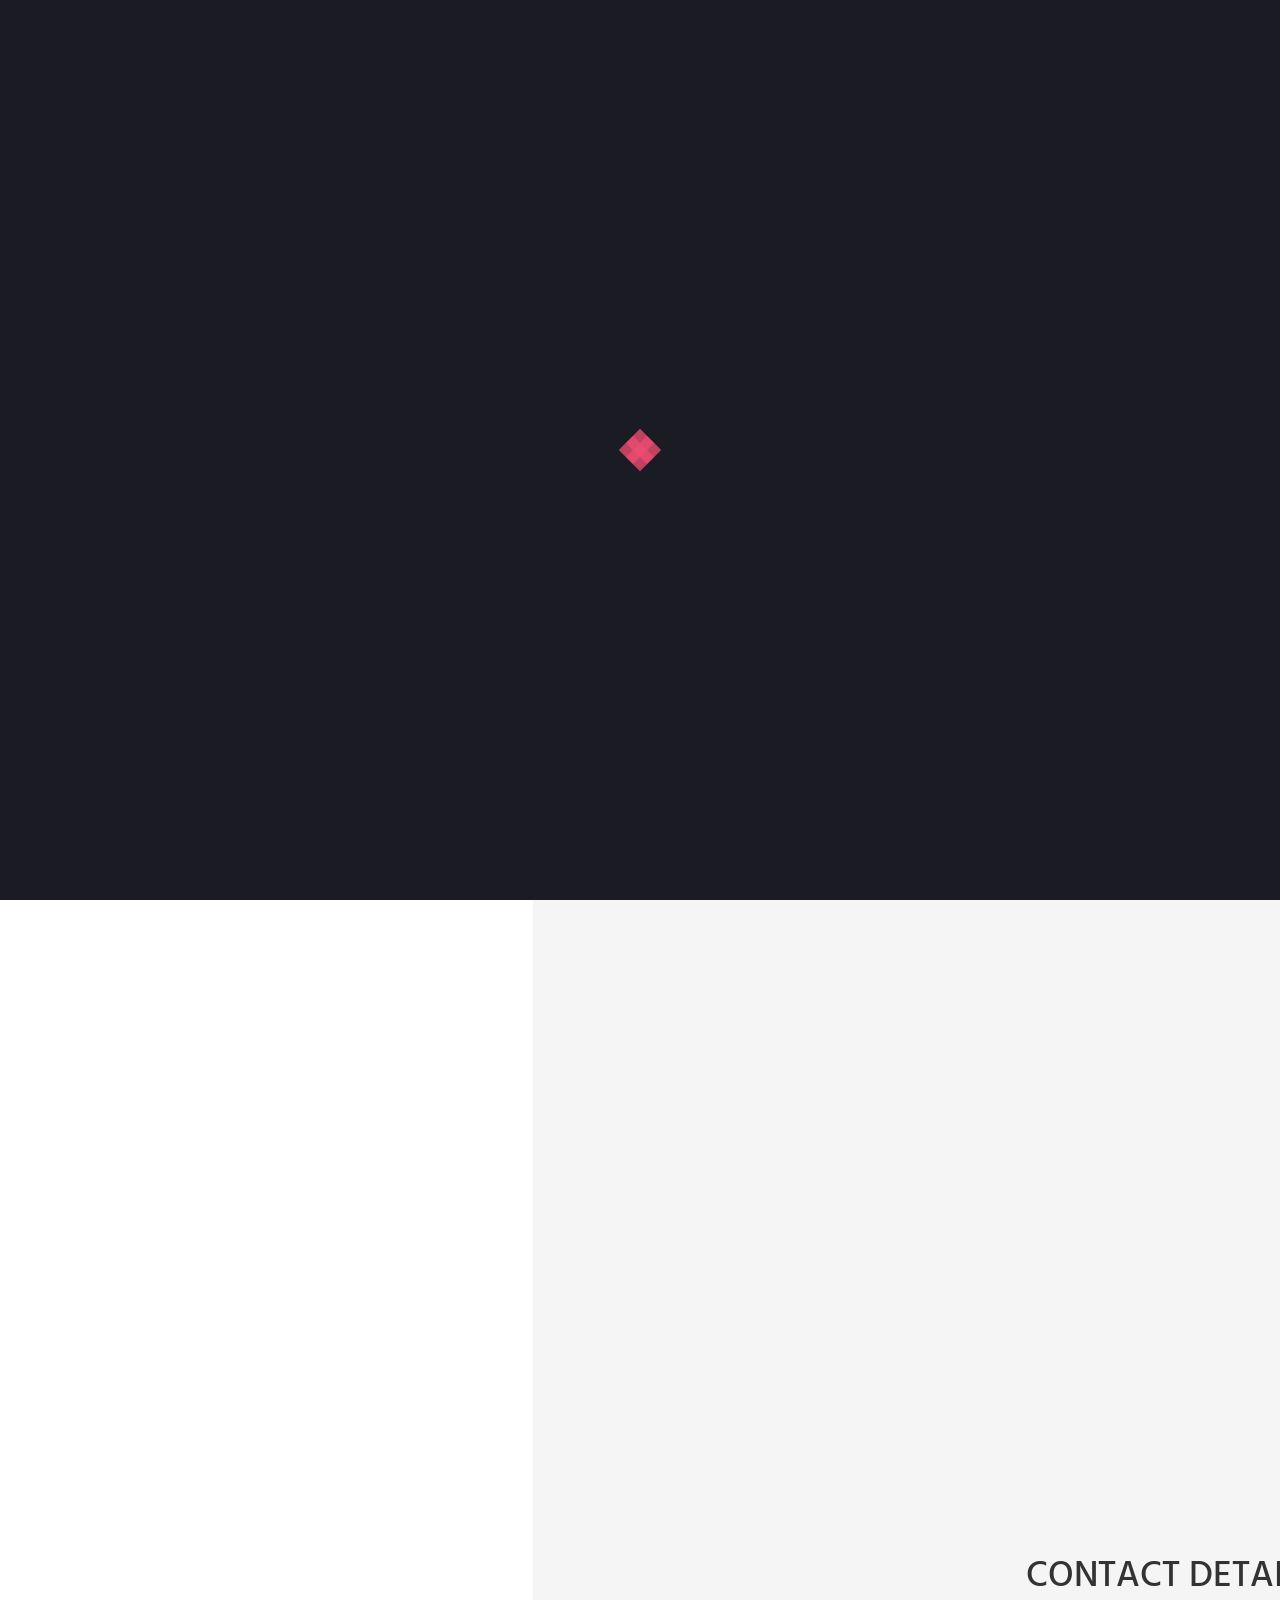
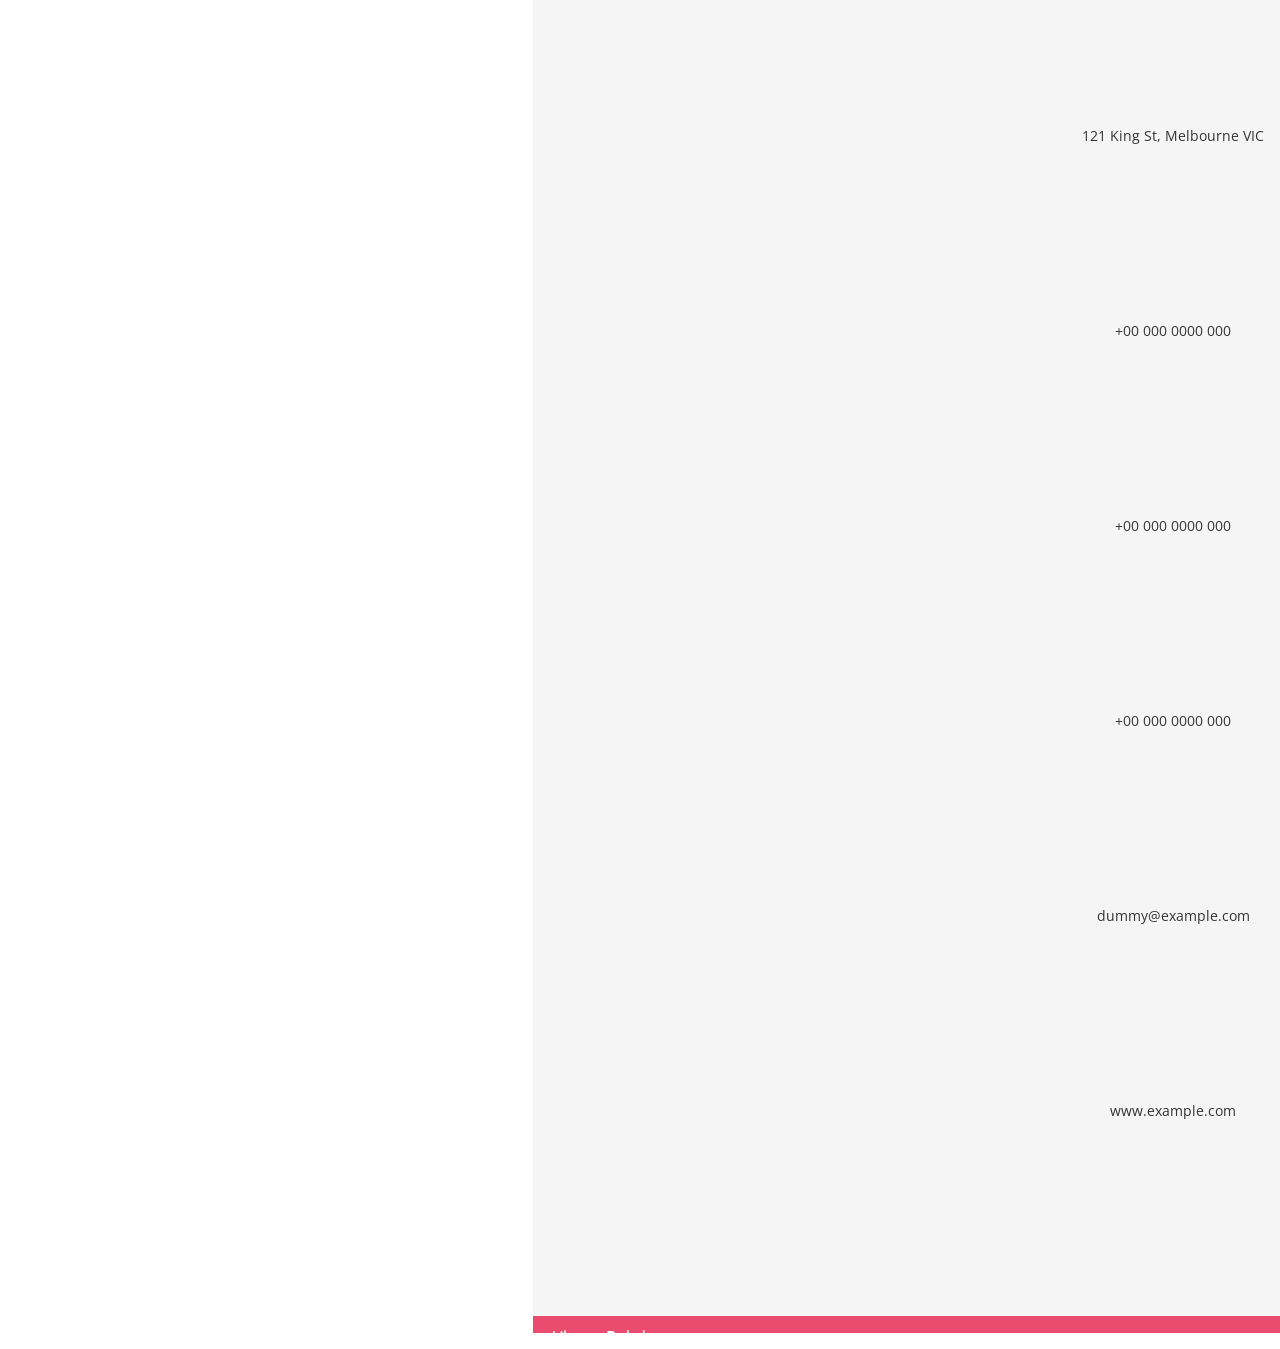
==== index.html @ 5ac8511e "1 1" ====
<!--
===========================================================

[

==========================================================
-->

<!doctype html>
<html lang="en" class="no-js">
<head>
    
    <!--===============
    1 ) Head Section
    ================-->
    
    <meta charset="UTF-8">
    <meta http-equiv="X-UA-Compatible" content="IE=edge">
    <meta name="viewport" content="width=device-width, initial-scale=1, maximum-scale=1, user-scalable=no;">
    <title>Сайт Богдана Власова</title>
    
    <!--( a ) Fav Icon -->
    
    <link rel="icon" href="images/icon/fav_icon.gif">
    
    <!--( b ) CSS Stylesheets -->
    
        <!-- Bootstrap -->
    <link type="text/css" rel="stylesheet" href="bootstrap/css/bootstrap.min.css">
    
        <!-- Library -->
    
    <link type="text/css" rel="stylesheet" href="library/font-awesome/css/font-awesome.min.css">
    <link type="text/css" rel="stylesheet" href="library/popup/popup.css">
    <link type="text/css" rel="stylesheet" href="library/owl-carousel/owl.carousel.css">
    <link type="text/css" rel="stylesheet" href="library/owl-carousel/owl.theme.css">
        
        <!-- STYLE Sheets -->
    
    <link type="text/css" rel="stylesheet" href="css/style.css">
    <link type="text/css" rel="stylesheet" href="css/responsive.css">
    
    <!--( c ) Javascript For Browser Support Issues -->
    
    <script type="text/javascript" src="library/modernizr/modernizr.js"></script>
    <!--[if lt IE 9]>
    <script src="https://oss.maxcdn.com/html5shiv/3.7.2/html5shiv.min.js"></script>
    <script src="https://oss.maxcdn.com/respond/1.4.2/respond.min.js"></script>
    <![endif]-->
    
</head>
<body>
    
    <!--===========
    2 ) Preloader
    ============-->
    
    <div id="preloader">
        <div class="loader">
            <span></span>
            <span></span>
            <span></span>
            <span></span>
        </div>
    </div>
    
    <!--=========
    3 ) Homepage
    ==========-->
    
    <div class="home-page">
        
        <!--( a ) Introduction -->
        
        <div class="introduction">
            <img alt="" src="images/1.jpg">
            <div class="mask">
            </div>
            <div class="intro-content">
                <h1>HELLO<br>
                I'M <span>Власов</span> Богдан</h1>
                <h2>Дизайнер - Маркетолог</h2>
                <p class="social-media hidden-xs">
                    <a href="https://www.facebook.com/profile.php?id=100004344613180" class="fa fa-facebook" data-toggle="tooltip" title="Facebook"></a>
                    <a href="#" class="fa fa-twitter" data-toggle="tooltip" title="Twitter"></a>
                    <a href="#" class="fa fa-linkedin" data-toggle="tooltip" title="Linkedin"></a>
                    <a href="https://www.behance.net/fantezz556b9a" class="fa fa-behance" data-toggle="tooltip" title="Behance"></a>
                    <a href="https://www.behance.net/fantezz556b9a" class="fa fa-flickr" data-toggle="tooltip" title="Flicker"></a>
                    <a href="#" class="fa fa-instagram" data-toggle="tooltip" title="Instagram"></a>
                    <a href="#" class="fa fa-telegram" data-toggle="tooltip" title="Telegram"></a>
           
                </p>
                
                <!-- Social Media Icons [ END ] -->
                
            </div>
        </div>
        
        <!-- ( b ) Navigation Menu -->
        
        <div class="menu">
            <div class="profile-btn">
                <img alt="" src="images/menu/profile_btn.jpg">
                <div class="mask">
                </div>
                <div class="heading col-xs-11 col-xs-offset-1">
                    <div class="col-xs-2 hidden-xs">
                        <i class="fa fa-user"></i>
                    </div>
                    <div class="col-sm-10">
                        <h2>PR<span>O</span>FILE</h2>
                        <h3>Some words about me.</h3>
                    </div>
                </div>
            </div>
            
            <!-- Single Navigation Menu Button [ END ]  -->
            
            <div class="resume-btn">
                <img alt="" src="images/menu/resume_btn.jpg">
                <div class="mask">
                </div>
                <div class="heading col-xs-11 col-xs-offset-1">
                    <div class="col-xs-2 hidden-xs">
                        <i class="fa fa-graduation-cap"></i>
                    </div>
                    <div class="col-sm-10">
                        <h2>RE<span>S</span>UME</h2>
                        <h3>Something about my experience and skills.</h3>
                    </div>
                </div>
            </div>
            
            <!-- Single Navigation Menu Button [ END ]  -->
            
            <div class="portfolio-btn">
                <img alt="" src="images/menu/portfolio_btn.jpg">
                <div class="mask">
                </div>
                <div class="heading col-xs-11 col-xs-offset-1">
                    <div class="col-xs-2 hidden-xs">
                        <i class="fa fa-briefcase"></i>
                    </div>
                    <div class="col-sm-10">
                        <h2>PORT<span>F</span>OLIO</h2>
                        <h3>Have a spoon of my work.</h3>
                    </div>
                </div>
            </div>
            
            <!-- Single Navigation Menu Button [ END ]  -->
            
            <div class="contact-btn">
                <img alt="" src="images/menu/contact_btn.jpg">
                <div class="mask">
                </div>
                <div class="heading col-xs-11 col-xs-offset-1">
                    <div class="col-xs-2 hidden-xs">
                        <i class="fa fa-envelope-o"></i>
                    </div>
                    <div class="col-sm-10">
                        <h2>CO<span>N</span>TACT</h2>
                        <h3>Say hello or find me.</h3>
                    </div>
                </div>
            </div>
            
            <!-- Single Navigation Menu Button [ END ]  -->
            
        </div>
    </div>
    
    <!--=============
    4 ) Close Button
    ==============-->
    
    <div class="close-btn"></div>
    
    <!--=============
    5 ) Profile Page
    ==============-->
    
    <div class="profile-page">
        
        <!--( a ) Profile Page Fixed Image Portion -->
        
        <div class="image-container col-md-5 col-sm-12">
            <div class="mask">
            </div>
            <div class="main-heading">
                <h1>PR<span>O</span>FILE</h1>
            </div>
        </div>
        
        <!--( b ) Profile Page Content -->
        
        <div class="content-container col-md-7 col-sm-12">
            
            <!--( A ) Story of Glory -->
            
            <div class="story clearfix">
                <h2 class="small-heading">STORY OF GLORY</h2>
                <div class="col-lg-11 col-lg-offset-1">
                    <div class="story-content clearfix">
                        <img alt="" src="images/dp.jpg" class="col-xs-offset-1 col-sm-offset-0 col-sm-4 col-xs-10">
                        <div class="col-sm-8 col-xs-12">
                            <h3>AN AWESOMW DESIGNER ON PLANET</h3>
                            <p>
                                 Lorem ipsum dolor sit amet, consectetur adipiscing elit. Praesent volutpat enim arcu, eget tempor nibh congue a. Maecenas faucibus sagittis nibh, in bibendum ex. Donec eu ornare augue, nec cursus arcu. Vivamus accumsan mauris nec nulla bibendum, et eleifend nisl tristique. Pellentesque fringilla lorem id nibh auctor sagittis. Suspendisse non nisl at velit malesuada bibendum.
                            </p>
                            <p>
                                Quisque in tempor sapien, et cursus neque. Nunc pulvinar diam ac dapibus mollis. Etiam id iaculis lorem. Donec bibendum volutpat ante, eu consequat nisi suscipit at. Etiam interdum augue dolor, id auctor felis volutpat sed. Phasellus id ex ultrices, tempus leo eget, volutpat diam. In sit amet magna faucibus, molestie nisi in, hendrerit libero. Morbi auctor velit sagittis, elementum lorem eget, imperdiet nisl.
                            </p>
                            <p>
                                Curabitur pharetra tincidunt lobortis. Duis dolor felis, sollicitudin ac dapibus quis, hendrerit ut est. Sed faucibus neque iaculis nisi accumsan, et condimentum nunc scelerisque. Etiam interdum augue dolor, id auctor felis volutpat sed. Phasellus id ex ultrices, tempus leo eget, volutpat diam. In sit amet magna faucibus, molestie nisi in, hendrerit libero. Morbi auctor velit sagittis, elementum lorem eget, imperdiet nisl. Fusce elementum orci in dignissim cursus.
                            </p>
                            <a href="#" class="hire-me">Hire Me</a>
                            <a href="#">Download Resume</a>
                        </div>
                    </div>
                </div>
            </div>
            
            <!--( B ) What Can I Do -->
            
            <div class="services-container clearfix">
                <h2 class="small-heading">WHAT CAN I DO?</h2>
                <div class="services col-lg-4 col-md-6 col-sm-4">
                    <i class="fa fa-eyedropper"></i>
                    <h3>GRAPHIC DESIGN</h3>
                    <p>
                        Sed mi sem, sagi eros ac, laoreet commodo diam. Morbi id est in urna facilisis dictum. Mauris rutrum mollis neque a sodales. Mauris sed ipsum nec turpis finibus.
                    </p>
                </div>
                
                <!-- Single Service Item [ END ]  -->
                
                <div class="services col-lg-4 col-md-6 col-sm-4">
                    <i class="fa fa-eye"></i>
                    <h3>WEB DESIGN</h3>
                    <p>
                        Vivamus et rhoncus mauris, suscipit efficitur elementum ex. Interdum et malesuada ipsum primis in faucibus. Nullam odio libero, cursus ac ligula suscipit maximus.
                    </p>
                </div>
                
                <!-- Single Service Item [ END ]  -->
                
                <div class="services col-lg-4 col-md-6 col-sm-4">
                    <i class="fa fa-code"></i>
                    <h3>WEB DEVELOPMENT</h3>
                    <p>
                        Praesent ac varius ante, eu suscipit odio. Vesmolito modo pretium scelerisque. Sed vulputate ac varius ante dapibus tempor. Maecenas ut cursus aug suscipit malesuada felis.
                    </p>
                </div>
                
                <!-- Single Service Item [ END ]  -->
                
                <div class="services col-lg-4 col-md-6 col-sm-4">
                    <i class="fa fa-lightbulb-o"></i>
                    <h3>BRIGHT IDEAS</h3>
                    <p>
                        Nunc egestas sed efficitur nulla a sodales. Pellentesque tincidunt diam quam, rhoncus congue pellentesque eu, faucibus nec turpis. Quisque laoreet tincidunt turpis dolor tempus.
                    </p>
                </div>
                
                <!-- Single Service Item [ END ]  -->
                
                <div class="services col-lg-4 col-md-6 col-sm-4">
                    <i class="fa fa-rocket"></i>
                    <h3>APP DEVELOPMENT</h3>
                    <p>
                       Vestibulum dictum tincidunt pulvinar elementum. Etiam urna massa, vestibulum id purus id, vehicula placerat dui. Aenean sit amet pulvinar urna. Ut at mi semper, eleifend.
                    </p>
                </div>
                
                <!-- Single Service Item [ END ]  -->
                
                <div class="services col-lg-4 col-md-6 col-sm-4">
                    <i class="fa fa-wrench"></i>
                    <h3>SETTINGS</h3>
                    <p>
                        Vestibulum tincidunt sed dapibus elit, sed accumsan libero. Nam vulputate tincidunt quam quis nibh porttitor, a tincidunt lacinia. Nulla turpis arcu, hendrerit volutpat tincidunt at, eget est.
                    </p>
                </div>
                
                <!-- Single Service Item [ END ]  -->
                
            </div>
            
            <!--( C ) Some Facts -->
            
            <div class="facts clearfix">
                <div class="col-xs-4">
                    <h3>PROJECTS DONE</h3>
                    <h1>300+</h1>
                </div>
                <div class="col-xs-4">
                    <h3>HAPPY CLIENTS</h3>
                    <h1>100+</h1>
                </div>
                <div class="col-xs-4">
                    <h3>COFFEE CUPS</h3>
                    <h1>250+</h1>
                </div>
            </div>
            
            <!--( D ) Footer -->
            
            <div class="footer clearfix">
                <a href="#">Vlasov Bohdan</a>
                <p>
                    Copyright © 2020 All right reserved.
                </p>
            </div>
        </div>
    </div>
    
    <!--=============
    6 ) Resume Page
    ===============-->
    
    <div class="resume-page">
        
        <!--( a ) Resume Page Fixed Image Portion -->
        
        <div class="image-container col-md-5 col-sm-12">
            <div class="mask">
            </div>
            <div class="main-heading">
                <h1>RE<span>S</span>UME</h1>
            </div>
        </div>
        
        <!--( b ) Resume Page Content -->
        
        <div class="content-container col-md-7 col-sm-12">
            
            <!--( A ) Education Section -->
            
            <div class="education clearfix">
                <h2 class="small-heading">EDUCATION</h2>
                
                <div class="education-container col-lg-10 col-lg-offset-1 col-md-12 col-md-offset-0 col-sm-10 col-sm-offset-1">
                    <div class="item">
                        <div class="bullet hidden-xs">
                        </div>
                        <div class="education-content">
                            <h3>University of Graphics<span> / October 2013 - March 2015</span></h3>
                            <p>
                                Lorem ipsum dolor sit amet, consectetur adipiscing elit. Mauris et pulvinar ligula. Praesent maximus ornare quam, id consectetur dui eleifend nec. Nam consectetur orci id nulla varius, quis facilisis dui vulputate. Sed ultrices eu erat non mollis. Phasellus ut libero.
                            </p>
                        </div>
                    </div>
                    
                    <!-- Single Education Item [ END ] -->
                    
                    <div class="item">
                        <div class="bullet hidden-xs">
                        </div>
                        <div class="education-content">
                            <h3>University of Graphics<span> / October 2011 - March 2013</span></h3>
                            <p>
                                In eu semper velit. Ut laoreet, sapien ac porta aliquam, est enim blandit nisl, ut semper dui justo a sapien. Nam orci ipsum, rutrum semper purus a, posuere molestie lorem. Sed ut nibh lobortis, semper ligula ut, tempus mi. In.
                            </p>
                        </div>
                    </div>
                    
                    <!-- Single Education Item [ END ] -->
                    
                    <div class="item">
                        <div class="bullet hidden-xs">
                        </div>
                        <div class="education-content">
                            <h3>University of Graphics<span> / October 2009 - March 2011</span></h3>
                            <p>
                                Maecenas hendrerit euismod lorem, vitae mollis odio consectetur a. Aliquam at viverra nunc. Fusce neque lectus, vehicula eget lectus ac, consequat mollis erat. Sed sed interdum nisl. Nulla maximus odio vitae turpis rhoncus tempus. Donec vel elit quis metus rutrum.
                            </p>
                        </div>
                    </div>
                    
                    <!-- Single Education Item [ END ] -->
                    
                </div>
            </div>
            
            <!--( B ) Experience Section -->
            
            <div class="experience clearfix">
                <h2 class="small-heading">EXPERIENCE</h2>
                <div class="experience-container col-lg-10 col-lg-offset-1 col-md-12 col-md-offset-0 col-sm-10 col-sm-offset-1">
                    <div class="item">
                        <div class="bullet hidden-xs">
                        </div>
                        <div class="experience-content">
                            <h3>Senior Web Designer<span> / October 2013 - March 2015<br>
                            Lorem Ipsum, Inc.</span></h3>
                            <p>
                                Lorem ipsum dolor sit amet, consectetur adipiscing elit. Mauris et pulvinar ligula. Praesent maximus ornare quam, id consectetur dui eleifend nec. Nam consectetur orci id nulla varius, quis facilisis dui vulputate. Sed ultrices eu erat non mollis. Phasellus ut libero.
                            </p>
                        </div>
                    </div>
                    
                    <!-- Single Experience Item [ END ] -->
                    
                    <div class="item">
                        <div class="bullet hidden-xs">
                        </div>
                        <div class="experience-content">
                            <h3>Senior Web Designer<span> / October 2011 - March 2013<br>
                            Lorem Ipsum, Inc.</span></h3>
                            <p>
                                In eu semper velit. Ut laoreet, sapien ac porta aliquam, est enim blandit nisl, ut semper dui justo a sapien. Nam orci ipsum, rutrum semper purus a, posuere molestie lorem. Sed ut nibh lobortis, semper ligula ut, tempus mi. In.
                            </p>
                        </div>
                    </div>
                    
                    <!-- Single Experience Item [ END ] -->
                    
                    <div class="item">
                        <div class="bullet hidden-xs">
                        </div>
                        <div class="experience-content">
                            <h3>Senior Web Designer<span> / October 2009 - March 2011<br>
                            Lorem Ipsum, Inc.</span></h3>
                            <p>
                                Maecenas hendrerit euismod lorem, vitae mollis odio consectetur a. Aliquam at viverra nunc. Fusce neque lectus, vehicula eget lectus ac, consequat mollis erat. Sed sed interdum nisl. Nulla maximus odio vitae turpis rhoncus tempus. Donec vel elit quis metus rutrum.
                            </p>
                        </div>
                    </div>
                    
                    <!-- Single Experience Item [ END ] -->
                    
                </div>
            </div>
            
            <!--( C ) Skills Section -->
            
            <div class="skills clearfix">
                <h2 class="small-heading">SKILLS</h2>
                <div class="clearfix">
                    <div class="skill-container col-sm-4">
                        <h3>Photoshop</h3>
                        <div class="skill" data-percent="60">
                            <span>60%</span>
                        </div>
                    </div>
                    
                    <!-- Single Skills Item [ END ] -->
                    
                    <div class="skill-container col-sm-4">
                        <h3>Illustrator</h3>
                        <div class="skill" data-percent="65">
                            <span>65%</span>
                        </div>
                    </div>
                    
                    <!-- Single Skills Item [ END ] -->
                    
                    <div class="skill-container col-sm-4">
                        <h3>Dreamweaver</h3>
                        <div class="skill" data-percent="80">
                            <span>80%</span>
                        </div>
                    </div>
                    
                    <!-- Single Skills Item [ END ] -->
                    
                    <div class="skill-container col-sm-4">
                        <h3>Design</h3>
                        <div class="skill" data-percent="55">
                            <span>55%</span>
                        </div>
                    </div>
                    
                    <!-- Single Skills Item [ END ] -->
                    
                    <div class="skill-container col-sm-4">
                        <h3>Development</h3>
                        <div class="skill" data-percent="90">
                            <span>90%</span>
                        </div>
                    </div>
                    
                    <!-- Single Skills Item [ END ] -->
                    
                    <div class="skill-container col-sm-4">
                        <h3>Coding</h3>
                        <div class="skill" data-percent="85">
                            <span>85%</span>
                        </div>
                    </div>
                    
                    <!-- Single Skills Item [ END ] -->
                    
                </div>
            </div>
            
            <!--( C ) Footer Section -->
            
            <div class="footer clearfix">
                <a href="#">Vlasov Bohdan</a>
                <p>
                    Copyright © 2020 All right reserved.
                </p>
            </div>
        </div>
    </div>
    
    <!--===============
    7 ) Portfolio Page
    ================-->
    
    <div class="portfolio-page">
        
        <!--( a ) Portfolio Page Fixed Image Portion -->
        
        <div class="image-container col-md-5 col-sm-12">
            <div class="mask">
            </div>
            <div class="main-heading">
                <h1>POR<span>T</span>FOLIO</h1>
            </div>
        </div>
        
        <!--( b ) Portfolio Page Content -->
        
        <div class="content-container col-md-7 col-sm-12">
            
            <!--( A ) Portfolio -->
            
            <div class="portfolio">
                <h2 class="small-heading">PORTFOLIO</h2>
                <div class="project-container">
                    
                    <div class="project-controls">
                        <button class="filter" data-filter="all">All</button>
                        <button class="filter" data-filter=".graphic-design">Graphic Design</button>
                        <button class="filter" data-filter=".web-design">Дизайн сайтов</button>
                        <button class="filter" data-filter=".app-development">Продвижение</button>
                    </div>
                    
                    <!-- Portfolio Control Buttons [ END ] -->
                    
                    <div class="projet-items clearfix" id="projects">
                        
                        <!-- Portfolio Image -->
                        
                        <div class="col-lg-4 col-md-6 col-sm-4 col-xs-6 mix graphic-design">
                            <div class="project">
                                <img src="images/portfolio/var6.png" alt="">
                                <div class="ovrly">
                                </div>
                                <div class="buttons">
                                    <a href="#" class="fa fa-link"></a>
                                    <a href="#portfolio-1" class="fa fa-search show-popup"></a>
                                </div>
                            </div>
                        </div>
                        
                        <!-- Popup Content -->
                        
                        <div class="pop-up-box" id="portfolio-1">
                            <img alt="" src="images/portfolio/var6.png" class=" hidden-xs">
                            <div class="popup-content">
                                <h3>Логотип для криптовалюты</h3>
                                <p>
                            Был разработан логотип для сайта компании о финансах и криптовалюте.
                                </p>
                                <a href="#">PREVIEW</a>
                            </div>
                        </div>
                        
                        <!-- Single Portfolio Item [ END ] -->
                        
                        
                        
                        <!-- Portfolio Image -->
                        
                        <div class="col-lg-4 col-md-6 col-sm-4 col-xs-6 mix web-design">
                            <div class="project">
                                <img src="images/portfolio/sport_kids.png" alt="">
                                <div class="ovrly">
                                </div>
                                <div class="buttons">
                                    <a href="#" class="fa fa-link"></a>
                                    <a href="#portfolio-2" class="fa fa-search show-popup"></a>
                                </div>
                            </div>
                        </div>
                        
                        <!-- Popup Content -->
                        
                        <div class="pop-up-box" id="portfolio-2">
                            <img alt="" src="images/portfolio/sport_kids.png" class=" hidden-xs">
                            <div class="popup-content">
                                <h3>PROJECT NAME</h3>
                                <p>
                                    Quisque in tempor sapien, et cursus neque. Nunc pulvinar diam ac dapibus mollis. Etiam id iaculis lorem. Donec bibendum volutpat ante, eu consequat nisi suscipit at. Etiam interdum augue dolor, id auctor felis volutpat sed. Phasellus id ex ultrices, tempus leo eget, volutpat diam. In sit amet magna faucibus, molestie nisi in, hendrerit libero. Morbi auctor velit sagittis, elementum lorem eget, imperdiet nisl.
                                </p>
                                <a href="#">PREVIEW</a>
                            </div>
                        </div>
                        
                        <!-- Single Portfolio Item [ END ] -->
                        
                        
                        
                        <!-- Portfolio Image -->
                        
                        <div class="col-lg-4 col-md-6 col-sm-4 col-xs-6 mix app-development">
                            <div class="project">
                                <img src="images/portfolio/thumbs/image_3.jpg" alt="">
                                <div class="ovrly">
                                </div>
                                <div class="buttons">
                                    <a href="#" class="fa fa-link"></a>
                                    <a href="#portfolio-3" class="fa fa-search show-popup"></a>
                                </div>
                            </div>
                        </div>
                        
                        <!-- Popup Content -->
                        
                        <div class="pop-up-box" id="portfolio-3">
                            <img alt="" src="images/portfolio/image_3.jpg" class=" hidden-xs">
                            <div class="popup-content">
                                <h3>PROJECT NAME</h3>
                                <p>
                                    Quisque in tempor sapien, et cursus neque. Nunc pulvinar diam ac dapibus mollis. Etiam id iaculis lorem. Donec bibendum volutpat ante, eu consequat nisi suscipit at. Etiam interdum augue dolor, id auctor felis volutpat sed. Phasellus id ex ultrices, tempus leo eget, volutpat diam. In sit amet magna faucibus, molestie nisi in, hendrerit libero. Morbi auctor velit sagittis, elementum lorem eget, imperdiet nisl.
                                </p>
                                <a href="#">PREVIEW</a>
                            </div>
                        </div>
                        
                        <!-- Single Portfolio Item [ END ] -->
                        
                        
                        
                        <!-- Portfolio Image -->
                        
                        <div class="col-lg-4 col-md-6 col-sm-4 col-xs-6 mix graphic-design">
                            <div class="project">
                                <img src="images/portfolio/sport_kids.png" alt="">
                                <div class="ovrly">
                                </div>
                                <div class="buttons">
                                    <a href="#" class="fa fa-link"></a>
                                    <a href="#portfolio-4" class="fa fa-search show-popup"></a>
                                </div>
                            </div>
                        </div>
                        
                        <!-- Popup Content -->
                        
                        <div class="pop-up-box" id="portfolio-4">
                            <img alt="" src="images/portfolio/sport_kids.png" class=" hidden-xs">
                            <div class="popup-content">
                                <h3>Логотип для детского клуба по занятию йогой</h3>
                                <p>
                                    Quisque in tempor sapien, et cursus neque. Nunc pulvinar diam ac dapibus mollis. Etiam id iaculis lorem. Donec bibendum volutpat ante, eu consequat nisi suscipit at. Etiam interdum augue dolor, id auctor felis volutpat sed. Phasellus id ex ultrices, tempus leo eget, volutpat diam. In sit amet magna faucibus, molestie nisi in, hendrerit libero. Morbi auctor velit sagittis, elementum lorem eget, imperdiet nisl.
                                </p>
                                <a href="#">PREVIEW</a>
                            </div>
                        </div>
                        
                        <!-- Single Portfolio Item [ END ] -->
                        
                        
                        
                        <!-- Portfolio Image -->
                        
                        <div class="col-lg-4 col-md-6 col-sm-4 col-xs-6 mix web-design">
                            <div class="project">
                                <img src="images/portfolio/thumbs/image_5.jpg" alt="">
                                <div class="ovrly">
                                </div>
                                <div class="buttons">
                                    <a href="#" class="fa fa-link"></a>
                                    <a href="#portfolio-5" class="fa fa-search show-popup"></a>
                                </div>
                            </div>
                        </div>
                        
                        <!-- Popup Content -->
                        
                        <div class="pop-up-box" id="portfolio-5">
                            <img alt="" src="images/portfolio/image_5.jpg" class=" hidden-xs">
                            <div class="popup-content">
                                <h3>PROJECT NAME</h3>
                                <p>
                                    Quisque in tempor sapien, et cursus neque. Nunc pulvinar diam ac dapibus mollis. Etiam id iaculis lorem. Donec bibendum volutpat ante, eu consequat nisi suscipit at. Etiam interdum augue dolor, id auctor felis volutpat sed. Phasellus id ex ultrices, tempus leo eget, volutpat diam. In sit amet magna faucibus, molestie nisi in, hendrerit libero. Morbi auctor velit sagittis, elementum lorem eget, imperdiet nisl.
                                </p>
                                <a href="#">PREVIEW</a>
                            </div>
                        </div>
                        
                        <!-- Single Portfolio Item [ END ] -->
                        
                        
                        
                        <!-- Portfolio Image -->
                        
                        <div class="col-lg-4 col-md-6 col-sm-4 col-xs-6 mix app-development">
                            <div class="project">
                                <img src="images/portfolio/thumbs/image_6.jpg" alt="">
                                <div class="ovrly">
                                </div>
                                <div class="buttons">
                                    <a href="#" class="fa fa-link"></a>
                                    <a href="#portfolio-6" class="fa fa-search show-popup"></a>
                                </div>
                            </div>
                        </div>
                        
                        <!-- Popup Content -->
                        
                        <div class="pop-up-box" id="portfolio-6">
                            <img alt="" src="images/portfolio/image_6.jpg" class=" hidden-xs">
                            <div class="popup-content">
                                <h3>PROJECT NAME</h3>
                                <p>
                                    Quisque in tempor sapien, et cursus neque. Nunc pulvinar diam ac dapibus mollis. Etiam id iaculis lorem. Donec bibendum volutpat ante, eu consequat nisi suscipit at. Etiam interdum augue dolor, id auctor felis volutpat sed. Phasellus id ex ultrices, tempus leo eget, volutpat diam. In sit amet magna faucibus, molestie nisi in, hendrerit libero. Morbi auctor velit sagittis, elementum lorem eget, imperdiet nisl.
                                </p>
                                <a href="#">PREVIEW</a>
                            </div>
                        </div>
                        
                        <!-- Single Portfolio Item [ END ] -->
                        
                        
                        
                        <!-- Portfolio Image -->
                        
                        <div class="col-lg-4 col-md-6 col-sm-4 col-xs-6 mix web-design">
                            <div class="project">
                                <img src="images/portfolio/thumbs/image_7.jpg" alt="">
                                <div class="ovrly">
                                </div>
                                <div class="buttons">
                                    <a href="#" class="fa fa-link"></a>
                                    <a href="#portfolio-7" class="fa fa-search show-popup"></a>
                                </div>
                            </div>
                        </div>
                        
                        <!-- Popup Content -->
                        
                        <div class="pop-up-box" id="portfolio-7">
                            <img alt="" src="images/portfolio/image_7.jpg" class=" hidden-xs">
                            <div class="popup-content">
                                <h3>PROJECT NAME</h3>
                                <p>
                                    Quisque in tempor sapien, et cursus neque. Nunc pulvinar diam ac dapibus mollis. Etiam id iaculis lorem. Donec bibendum volutpat ante, eu consequat nisi suscipit at. Etiam interdum augue dolor, id auctor felis volutpat sed. Phasellus id ex ultrices, tempus leo eget, volutpat diam. In sit amet magna faucibus, molestie nisi in, hendrerit libero. Morbi auctor velit sagittis, elementum lorem eget, imperdiet nisl.
                                </p>
                                <a href="#">PREVIEW</a>
                            </div>
                        </div>
                        
                        <!-- Single Portfolio Item [ END ] -->
                        
                        
                        
                        <!-- Portfolio Image -->
                        
                        <div class="col-lg-4 col-md-6 col-sm-4 col-xs-6 mix graphic-design">
                            <div class="project">
                                <img src="images/portfolio/pizza.jpg" alt="">
                                <div class="ovrly">
                                </div>
                                <div class="buttons">
                                    <a href="#" class="fa fa-link"></a>
                                    <a href="#portfolio-8" class="fa fa-search show-popup"></a>
                                </div>
                            </div>
                        </div>
                        
                        <!-- Popup Content -->
                        
                        <div class="pop-up-box" id="portfolio-8">
                            <img alt="" src="images/portfolio/pizza.jpg" class=" hidden-xs">
                            <div class="popup-content">
                                <h3>PROJECT NAME</h3>
                                <p>
                                    Quisque in tempor sapien, et cursus neque. Nunc pulvinar diam ac dapibus mollis. Etiam id iaculis lorem. Donec bibendum volutpat ante, eu consequat nisi suscipit at. Etiam interdum augue dolor, id auctor felis volutpat sed. Phasellus id ex ultrices, tempus leo eget, volutpat diam. In sit amet magna faucibus, molestie nisi in, hendrerit libero. Morbi auctor velit sagittis, elementum lorem eget, imperdiet nisl.
                                </p>
                                <a href="#">PREVIEW</a>
                            </div>
                        </div>


                                <div class="col-lg-4 col-md-6 col-sm-4 col-xs-6 mix graphic-design">
                            <div class="project">
                                <img src="images/portfolio/creative.png" alt="">
                                <div class="ovrly">
                                </div>
                                <div class="buttons">
                                    <a href="#" class="fa fa-link"></a>
                                    <a href="#portfolio-8" class="fa fa-search show-popup"></a>
                                </div>
                            </div>
                        </div>
                        
                        <!-- Popup Content -->
                        
                        <div class="pop-up-box" id="portfolio-8">
                            <img alt="" src="images/portfolio/creative.png" class=" hidden-xs">
                            <div class="popup-content">
                                <h3>PROJECT NAME</h3>
                                <p>
                                    Quisque in tempor sapien, et cursus neque. Nunc pulvinar diam ac dapibus mollis. Etiam id iaculis lorem. Donec bibendum volutpat ante, eu consequat nisi suscipit at. Etiam interdum augue dolor, id auctor felis volutpat sed. Phasellus id ex ultrices, tempus leo eget, volutpat diam. In sit amet magna faucibus, molestie nisi in, hendrerit libero. Morbi auctor velit sagittis, elementum lorem eget, imperdiet nisl.
                                </p>
                                <a href="#">PREVIEW</a>
                            </div>
                        </div>




                        <div class="pop-up-box" id="portfolio-8">
                            <img alt="" src="images/portfolio/pizza.jpg" class=" hidden-xs">
                            <div class="popup-content">
                                <h3>PROJECT NAME</h3>
                                <p>
                                    Quisque in tempor sapien, et cursus neque. Nunc pulvinar diam ac dapibus mollis. Etiam id iaculis lorem. Donec bibendum volutpat ante, eu consequat nisi suscipit at. Etiam interdum augue dolor, id auctor felis volutpat sed. Phasellus id ex ultrices, tempus leo eget, volutpat diam. In sit amet magna faucibus, molestie nisi in, hendrerit libero. Morbi auctor velit sagittis, elementum lorem eget, imperdiet nisl.
                                </p>
                                <a href="#">PREVIEW</a>
                            </div>
                        </div>


                                <div class="col-lg-4 col-md-6 col-sm-4 col-xs-6 mix graphic-design">
                            <div class="project">
                                <img src="images/portfolio/at.jpg" alt="">
                                <div class="ovrly">
                                </div>
                                <div class="buttons">
                                    <a href="#" class="fa fa-link"></a>
                                    <a href="#portfolio-8" class="fa fa-search show-popup"></a>
                                </div>
                            </div>
                        </div>
                        
                        <!-- Popup Content -->
                        
                        <div class="pop-up-box" id="portfolio-8">
                            <img alt="" src="images/portfolio/at.jpg" class=" hidden-xs">
                            <div class="popup-content">
                                <h3>PROJECT NAME</h3>
                                <p>
                                    Quisque in tempor sapien, et cursus neque. Nunc pulvinar diam ac dapibus mollis. Etiam id iaculis lorem. Donec bibendum volutpat ante, eu consequat nisi suscipit at. Etiam interdum augue dolor, id auctor felis volutpat sed. Phasellus id ex ultrices, tempus leo eget, volutpat diam. In sit amet magna faucibus, molestie nisi in, hendrerit libero. Morbi auctor velit sagittis, elementum lorem eget, imperdiet nisl.
                                </p>
                                <a href="#">PREVIEW</a>
                            </div>
                        </div>





                        <div class="pop-up-box" id="portfolio-8">
                            <img alt="" src="images/portfolio/at.jpg" class=" hidden-xs">
                            <div class="popup-content">
                                <h3>PROJECT NAME</h3>
                                <p>
                                    Quisque in tempor sapien, et cursus neque. Nunc pulvinar diam ac dapibus mollis. Etiam id iaculis lorem. Donec bibendum volutpat ante, eu consequat nisi suscipit at. Etiam interdum augue dolor, id auctor felis volutpat sed. Phasellus id ex ultrices, tempus leo eget, volutpat diam. In sit amet magna faucibus, molestie nisi in, hendrerit libero. Morbi auctor velit sagittis, elementum lorem eget, imperdiet nisl.
                                </p>
                                <a href="#">PREVIEW</a>
                            </div>
                        </div>


                                <div class="col-lg-4 col-md-6 col-sm-4 col-xs-6 mix graphic-design">
                            <div class="project">
                                <img src="images/portfolio/pp.png" alt="">
                                <div class="ovrly">
                                </div>
                                <div class="buttons">
                                    <a href="#" class="fa fa-link"></a>
                                    <a href="#portfolio-8" class="fa fa-search show-popup"></a>
                                </div>
                            </div>
                        </div>
                        
                        <!-- Popup Content -->
                        
                        <div class="pop-up-box" id="portfolio-8">
                            <img alt="" src="images/portfolio/pp.png" class=" hidden-xs">
                            <div class="popup-content">
                                <h3>PROJECT NAME</h3>
                                <p>
                                    Quisque in tempor sapien, et cursus neque. Nunc pulvinar diam ac dapibus mollis. Etiam id iaculis lorem. Donec bibendum volutpat ante, eu consequat nisi suscipit at. Etiam interdum augue dolor, id auctor felis volutpat sed. Phasellus id ex ultrices, tempus leo eget, volutpat diam. In sit amet magna faucibus, molestie nisi in, hendrerit libero. Morbi auctor velit sagittis, elementum lorem eget, imperdiet nisl.
                                </p>
                                <a href="#">PREVIEW</a>
                            </div>
                        </div>




                                <div class="col-lg-4 col-md-6 col-sm-4 col-xs-6 mix graphic-design">
                            <div class="project">
                                <img src="images/portfolio/par.jpg" alt="">
                                <div class="ovrly">
                                </div>
                                <div class="buttons">
                                    <a href="#" class="fa fa-link"></a>
                                    <a href="#portfolio-8" class="fa fa-search show-popup"></a>
                                </div>
                            </div>
                        </div>
                        
                        <!-- Popup Content -->
                        
                        <div class="pop-up-box" id="portfolio-8">
                            <img alt="" src="images/portfolio/par.jpg" class=" hidden-xs">
                            <div class="popup-content">
                                <h3>PROJECT NAME</h3>
                                <p>
                                    Quisque in tempor sapien, et cursus neque. Nunc pulvinar diam ac dapibus mollis. Etiam id iaculis lorem. Donec bibendum volutpat ante, eu consequat nisi suscipit at. Etiam interdum augue dolor, id auctor felis volutpat sed. Phasellus id ex ultrices, tempus leo eget, volutpat diam. In sit amet magna faucibus, molestie nisi in, hendrerit libero. Morbi auctor velit sagittis, elementum lorem eget, imperdiet nisl.
                                </p>
                                <a href="#">PREVIEW</a>
                            </div>
                        </div>






                                <div class="col-lg-4 col-md-6 col-sm-4 col-xs-6 mix graphic-design">
                            <div class="project">
                                <img src="images/portfolio/qa.jpg" alt="">
                                <div class="ovrly">
                                </div>
                                <div class="buttons">
                                    <a href="#" class="fa fa-link"></a>
                                    <a href="#portfolio-8" class="fa fa-search show-popup"></a>
                                </div>
                            </div>
                        </div>
                        
                        <!-- Popup Content -->
                        
                        <div class="pop-up-box" id="portfolio-8">
                            <img alt="" src="images/portfolio/qa.jpg" class=" hidden-xs">
                            <div class="popup-content">
                                <h3>PROJECT NAME</h3>
                                <p>
                                    Quisque in tempor sapien, et cursus neque. Nunc pulvinar diam ac dapibus mollis. Etiam id iaculis lorem. Donec bibendum volutpat ante, eu consequat nisi suscipit at. Etiam interdum augue dolor, id auctor felis volutpat sed. Phasellus id ex ultrices, tempus leo eget, volutpat diam. In sit amet magna faucibus, molestie nisi in, hendrerit libero. Morbi auctor velit sagittis, elementum lorem eget, imperdiet nisl.
                                </p>
                                <a href="#">PREVIEW</a>
                            </div>
                        </div>
                        
                        <!-- Single Portfolio Item [ END ] -->
                        
                        


                                <div class="col-lg-4 col-md-6 col-sm-4 col-xs-6 mix graphic-design">
                            <div class="project">
                                <img src="images/portfolio/cos.png" alt="">
                                <div class="ovrly">
                                </div>
                                <div class="buttons">
                                    <a href="#" class="fa fa-link"></a>
                                    <a href="#portfolio-8" class="fa fa-search show-popup"></a>
                                </div>
                            </div>
                        </div>
                        
                        <!-- Popup Content -->
                        
                        <div class="pop-up-box" id="portfolio-8">
                            <img alt="" src="images/portfolio/cos.png" class=" hidden-xs">
                            <div class="popup-content">
                                <h3>PROJECT NAME</h3>
                                <p>
                                    Quisque in tempor sapien, et cursus neque. Nunc pulvinar diam ac dapibus mollis. Etiam id iaculis lorem. Donec bibendum volutpat ante, eu consequat nisi suscipit at. Etiam interdum augue dolor, id auctor felis volutpat sed. Phasellus id ex ultrices, tempus leo eget, volutpat diam. In sit amet magna faucibus, molestie nisi in, hendrerit libero. Morbi auctor velit sagittis, elementum lorem eget, imperdiet nisl.
                                </p>
                                <a href="#">PREVIEW</a>
                            </div>
                        </div>






                                <div class="col-lg-4 col-md-6 col-sm-4 col-xs-6 mix graphic-design">
                            <div class="project">
                                <img src="images/portfolio/bb.png" alt="">
                                <div class="ovrly">
                                </div>
                                <div class="buttons">
                                    <a href="#" class="fa fa-link"></a>
                                    <a href="#portfolio-8" class="fa fa-search show-popup"></a>
                                </div>
                            </div>
                        </div>
                        
                        <!-- Popup Content -->
                        
                        <div class="pop-up-box" id="portfolio-8">
                            <img alt="" src="images/portfolio/bb.png" class=" hidden-xs">
                            <div class="popup-content">
                                <h3>PROJECT NAME</h3>
                                <p>
                                    Quisque in tempor sapien, et cursus neque. Nunc pulvinar diam ac dapibus mollis. Etiam id iaculis lorem. Donec bibendum volutpat ante, eu consequat nisi suscipit at. Etiam interdum augue dolor, id auctor felis volutpat sed. Phasellus id ex ultrices, tempus leo eget, volutpat diam. In sit amet magna faucibus, molestie nisi in, hendrerit libero. Morbi auctor velit sagittis, elementum lorem eget, imperdiet nisl.
                                </p>
                                <a href="#">PREVIEW</a>
                            </div>
                        </div>






                        
                                <div class="col-lg-4 col-md-6 col-sm-4 col-xs-6 mix graphic-design">
                            <div class="project">
                                <img src="images/portfolio/can.png" alt="">
                                <div class="ovrly">
                                </div>
                                <div class="buttons">
                                    <a href="#" class="fa fa-link"></a>
                                    <a href="#portfolio-8" class="fa fa-search show-popup"></a>
                                </div>
                            </div>
                        </div>
                        
                        <!-- Popup Content -->
                        
                        <div class="pop-up-box" id="portfolio-8">
                            <img alt="" src="images/portfolio/can.png" class=" hidden-xs">
                            <div class="popup-content">
                                <h3>PROJECT NAME</h3>
                                <p>
                                    Quisque in tempor sapien, et cursus neque. Nunc pulvinar diam ac dapibus mollis. Etiam id iaculis lorem. Donec bibendum volutpat ante, eu consequat nisi suscipit at. Etiam interdum augue dolor, id auctor felis volutpat sed. Phasellus id ex ultrices, tempus leo eget, volutpat diam. In sit amet magna faucibus, molestie nisi in, hendrerit libero. Morbi auctor velit sagittis, elementum lorem eget, imperdiet nisl.
                                </p>
                                <a href="#">PREVIEW</a>
                            </div>
                        </div>



                                <div class="col-lg-4 col-md-6 col-sm-4 col-xs-6 mix graphic-design">
                            <div class="project">
                                <img src="images/portfolio/el.jpg" alt="">
                                <div class="ovrly">
                                </div>
                                <div class="buttons">
                                    <a href="#" class="fa fa-link"></a>
                                    <a href="#portfolio-8" class="fa fa-search show-popup"></a>
                                </div>
                            </div>
                        </div>
                        
                        <!-- Popup Content -->
                        
                        <div class="pop-up-box" id="portfolio-8">
                            <img alt="" src="images/portfolio/el.jpg" class=" hidden-xs">
                            <div class="popup-content">
                                <h3>PROJECT NAME</h3>
                                <p>
                                    Quisque in tempor sapien, et cursus neque. Nunc pulvinar diam ac dapibus mollis. Etiam id iaculis lorem. Donec bibendum volutpat ante, eu consequat nisi suscipit at. Etiam interdum augue dolor, id auctor felis volutpat sed. Phasellus id ex ultrices, tempus leo eget, volutpat diam. In sit amet magna faucibus, molestie nisi in, hendrerit libero. Morbi auctor velit sagittis, elementum lorem eget, imperdiet nisl.
                                </p>
                                <a href="#">PREVIEW</a>
                            </div>
                        </div>



                                     <div class="col-lg-4 col-md-6 col-sm-4 col-xs-6 mix graphic-design">
                            <div class="project">
                                <img src="images/portfolio/tt.jpg" alt="">
                                <div class="ovrly">
                                </div>
                                <div class="buttons">
                                    <a href="#" class="fa fa-link"></a>
                                    <a href="#portfolio-8" class="fa fa-search show-popup"></a>
                                </div>
                            </div>
                        </div>
                        
                        <!-- Popup Content -->
                        
                        <div class="pop-up-box" id="portfolio-8">
                            <img alt="" src="images/portfolio/tt.jpg" class=" hidden-xs">
                            <div class="popup-content">
                                <h3>PROJECT NAME</h3>
                                <p>
                                    Quisque in tempor sapien, et cursus neque. Nunc pulvinar diam ac dapibus mollis. Etiam id iaculis lorem. Donec bibendum volutpat ante, eu consequat nisi suscipit at. Etiam interdum augue dolor, id auctor felis volutpat sed. Phasellus id ex ultrices, tempus leo eget, volutpat diam. In sit amet magna faucibus, molestie nisi in, hendrerit libero. Morbi auctor velit sagittis, elementum lorem eget, imperdiet nisl.
                                </p>
                                <a href="#">PREVIEW</a>
                            </div>
                        </div>
                        


                             <div class="col-lg-4 col-md-6 col-sm-4 col-xs-6 mix graphic-design">
                            <div class="project">
                                <img src="images/portfolio/yy.jpg" alt="">
                                <div class="ovrly">
                                </div>
                                <div class="buttons">
                                    <a href="#" class="fa fa-link"></a>
                                    <a href="#portfolio-8" class="fa fa-search show-popup"></a>
                                </div>
                            </div>
                        </div>
                        
                        <!-- Popup Content -->
                        
                        <div class="pop-up-box" id="portfolio-8">
                            <img alt="" src="images/portfolio/yy.jpg" class=" hidden-xs">
                            <div class="popup-content">
                                <h3>PROJECT NAME</h3>
                                <p>
                                    Quisque in tempor sapien, et cursus neque. Nunc pulvinar diam ac dapibus mollis. Etiam id iaculis lorem. Donec bibendum volutpat ante, eu consequat nisi suscipit at. Etiam interdum augue dolor, id auctor felis volutpat sed. Phasellus id ex ultrices, tempus leo eget, volutpat diam. In sit amet magna faucibus, molestie nisi in, hendrerit libero. Morbi auctor velit sagittis, elementum lorem eget, imperdiet nisl.
                                </p>
                                <a href="#">PREVIEW</a>
                            </div>
                        </div>
                        



                             <div class="col-lg-4 col-md-6 col-sm-4 col-xs-6 mix graphic-design">
                            <div class="project">
                                <img src="images/portfolio/179487v09fc3676.jpg" alt="">
                                <div class="ovrly">
                                </div>
                                <div class="buttons">
                                    <a href="#" class="fa fa-link"></a>
                                    <a href="#portfolio-8" class="fa fa-search show-popup"></a>
                                </div>
                            </div>
                        </div>
                        
                        <!-- Popup Content -->
                        
                        <div class="pop-up-box" id="portfolio-8">
                            <img alt="" src="images/portfolio/179487v09fc3676.jpg" class=" hidden-xs">
                            <div class="popup-content">
                                <h3>PROJECT NAME</h3>
                                <p>
                                    Quisque in tempor sapien, et cursus neque. Nunc pulvinar diam ac dapibus mollis. Etiam id iaculis lorem. Donec bibendum volutpat ante, eu consequat nisi suscipit at. Etiam interdum augue dolor, id auctor felis volutpat sed. Phasellus id ex ultrices, tempus leo eget, volutpat diam. In sit amet magna faucibus, molestie nisi in, hendrerit libero. Morbi auctor velit sagittis, elementum lorem eget, imperdiet nisl.
                                </p>
                                <a href="#">PREVIEW</a>
                            </div>
                        </div>








                             <div class="col-lg-4 col-md-6 col-sm-4 col-xs-6 mix graphic-design">
                            <div class="project">
                                <img src="images/portfolio/179486v81542fb5.jpg" alt="">
                                <div class="ovrly">
                                </div>
                                <div class="buttons">
                                    <a href="#" class="fa fa-link"></a>
                                    <a href="#portfolio-8" class="fa fa-search show-popup"></a>
                                </div>
                            </div>
                        </div>
                        
                        <!-- Popup Content -->
                        
                        <div class="pop-up-box" id="portfolio-8">
                            <img alt="" src="images/portfolio/179486v81542fb5.jpg" class=" hidden-xs">
                            <div class="popup-content">
                                <h3>PROJECT NAME</h3>
                                <p>
                                    Quisque in tempor sapien, et cursus neque. Nunc pulvinar diam ac dapibus mollis. Etiam id iaculis lorem. Donec bibendum volutpat ante, eu consequat nisi suscipit at. Etiam interdum augue dolor, id auctor felis volutpat sed. Phasellus id ex ultrices, tempus leo eget, volutpat diam. In sit amet magna faucibus, molestie nisi in, hendrerit libero. Morbi auctor velit sagittis, elementum lorem eget, imperdiet nisl.
                                </p>
                                <a href="#">PREVIEW</a>
                            </div>
                        </div>






                             <div class="col-lg-4 col-md-6 col-sm-4 col-xs-6 mix graphic-design">
                            <div class="project">
                                <img src="images/portfolio/179485v5122de8e.jpg" alt="">
                                <div class="ovrly">
                                </div>
                                <div class="buttons">
                                    <a href="#" class="fa fa-link"></a>
                                    <a href="#portfolio-8" class="fa fa-search show-popup"></a>
                                </div>
                            </div>
                        </div>
                        
                        <!-- Popup Content -->
                        
                        <div class="pop-up-box" id="portfolio-8">
                            <img alt="" src="images/portfolio/179485v5122de8e.jpg" class=" hidden-xs">
                            <div class="popup-content">
                                <h3>PROJECT NAME</h3>
                                <p>
                                    Quisque in tempor sapien, et cursus neque. Nunc pulvinar diam ac dapibus mollis. Etiam id iaculis lorem. Donec bibendum volutpat ante, eu consequat nisi suscipit at. Etiam interdum augue dolor, id auctor felis volutpat sed. Phasellus id ex ultrices, tempus leo eget, volutpat diam. In sit amet magna faucibus, molestie nisi in, hendrerit libero. Morbi auctor velit sagittis, elementum lorem eget, imperdiet nisl.
                                </p>
                                <a href="#">PREVIEW</a>
                            </div>
                        </div>



                             <div class="col-lg-4 col-md-6 col-sm-4 col-xs-6 mix graphic-design">
                            <div class="project">
                                <img src="images/portfolio/179484vb16357e5.jpg" alt="">
                                <div class="ovrly">
                                </div>
                                <div class="buttons">
                                    <a href="#" class="fa fa-link"></a>
                                    <a href="#portfolio-8" class="fa fa-search show-popup"></a>
                                </div>
                            </div>
                        </div>
                        
                        <!-- Popup Content -->
                        
                        <div class="pop-up-box" id="portfolio-8">
                            <img alt="" src="images/portfolio/179484vb16357e5.jpg" class=" hidden-xs">
                            <div class="popup-content">
                                <h3>PROJECT NAME</h3>
                                <p>
                                    Quisque in tempor sapien, et cursus neque. Nunc pulvinar diam ac dapibus mollis. Etiam id iaculis lorem. Donec bibendum volutpat ante, eu consequat nisi suscipit at. Etiam interdum augue dolor, id auctor felis volutpat sed. Phasellus id ex ultrices, tempus leo eget, volutpat diam. In sit amet magna faucibus, molestie nisi in, hendrerit libero. Morbi auctor velit sagittis, elementum lorem eget, imperdiet nisl.
                                </p>
                                <a href="#">PREVIEW</a>
                            </div>
                        </div>


                          <div class="col-lg-4 col-md-6 col-sm-4 col-xs-6 mix graphic-design">
                            <div class="project">
                                <img src="images/portfolio/179483vbd3f800a.jpg" alt="">
                                <div class="ovrly">
                                </div>
                                <div class="buttons">
                                    <a href="#" class="fa fa-link"></a>
                                    <a href="#portfolio-8" class="fa fa-search show-popup"></a>
                                </div>
                            </div>
                        </div>
                        
                        <!-- Popup Content -->
                        
                        <div class="pop-up-box" id="portfolio-8">
                            <img alt="" src="images/portfolio/179483vbd3f800a.jpg" class=" hidden-xs">
                            <div class="popup-content">
                                <h3>PROJECT NAME</h3>
                                <p>
                                    Quisque in tempor sapien, et cursus neque. Nunc pulvinar diam ac dapibus mollis. Etiam id iaculis lorem. Donec bibendum volutpat ante, eu consequat nisi suscipit at. Etiam interdum augue dolor, id auctor felis volutpat sed. Phasellus id ex ultrices, tempus leo eget, volutpat diam. In sit amet magna faucibus, molestie nisi in, hendrerit libero. Morbi auctor velit sagittis, elementum lorem eget, imperdiet nisl.
                                </p>
                                <a href="#">PREVIEW</a>
                            </div>
                        </div>





                          <div class="col-lg-4 col-md-6 col-sm-4 col-xs-6 mix graphic-design">
                            <div class="project">
                                <img src="images/portfolio/179482v22437683.jpg" alt="">
                                <div class="ovrly">
                                </div>
                                <div class="buttons">
                                    <a href="#" class="fa fa-link"></a>
                                    <a href="#portfolio-8" class="fa fa-search show-popup"></a>
                                </div>
                            </div>
                        </div>
                        
                        <!-- Popup Content -->
                        
                        <div class="pop-up-box" id="portfolio-8">
                            <img alt="" src="images/portfolio/179482v22437683.jpg" class=" hidden-xs">
                            <div class="popup-content">
                                <h3>PROJECT NAME</h3>
                                <p>
                                    Quisque in tempor sapien, et cursus neque. Nunc pulvinar diam ac dapibus mollis. Etiam id iaculis lorem. Donec bibendum volutpat ante, eu consequat nisi suscipit at. Etiam interdum augue dolor, id auctor felis volutpat sed. Phasellus id ex ultrices, tempus leo eget, volutpat diam. In sit amet magna faucibus, molestie nisi in, hendrerit libero. Morbi auctor velit sagittis, elementum lorem eget, imperdiet nisl.
                                </p>
                                <a href="#">PREVIEW</a>
                            </div>
                        </div>




                        <div class="col-lg-4 col-md-6 col-sm-4 col-xs-6 mix graphic-design">
                            <div class="project">
                                <img src="images/portfolio/145261v6b9d910c.jpg" alt="">
                                <div class="ovrly">
                                </div>
                                <div class="buttons">
                                    <a href="#" class="fa fa-link"></a>
                                    <a href="#portfolio-8" class="fa fa-search show-popup"></a>
                                </div>
                            </div>
                        </div>
                        
                        <!-- Popup Content -->
                        
                        <div class="pop-up-box" id="portfolio-8">
                            <img alt="" src="images/portfolio/145261v6b9d910c.jpg" class=" hidden-xs">
                            <div class="popup-content">
                                <h3>PROJECT NAME</h3>
                                <p>
                                    Quisque in tempor sapien, et cursus neque. Nunc pulvinar diam ac dapibus mollis. Etiam id iaculis lorem. Donec bibendum volutpat ante, eu consequat nisi suscipit at. Etiam interdum augue dolor, id auctor felis volutpat sed. Phasellus id ex ultrices, tempus leo eget, volutpat diam. In sit amet magna faucibus, molestie nisi in, hendrerit libero. Morbi auctor velit sagittis, elementum lorem eget, imperdiet nisl.
                                </p>
                                <a href="#">PREVIEW</a>
                            </div>
                        </div>

                            <div class="col-lg-4 col-md-6 col-sm-4 col-xs-6 mix graphic-design">
                            <div class="project">
                                <img src="images/portfolio/145263v46c364c1.jpg" alt="">
                                <div class="ovrly">
                                </div>
                                <div class="buttons">
                                    <a href="#" class="fa fa-link"></a>
                                    <a href="#portfolio-8" class="fa fa-search show-popup"></a>
                                </div>
                            </div>
                        </div>
                        
                        <!-- Popup Content -->
                        
                        <div class="pop-up-box" id="portfolio-8">
                            <img alt="" src="images/portfolio/145263v46c364c1.jpg" class=" hidden-xs">
                            <div class="popup-content">
                                <h3>PROJECT NAME</h3>
                                <p>
                                    Quisque in tempor sapien, et cursus neque. Nunc pulvinar diam ac dapibus mollis. Etiam id iaculis lorem. Donec bibendum volutpat ante, eu consequat nisi suscipit at. Etiam interdum augue dolor, id auctor felis volutpat sed. Phasellus id ex ultrices, tempus leo eget, volutpat diam. In sit amet magna faucibus, molestie nisi in, hendrerit libero. Morbi auctor velit sagittis, elementum lorem eget, imperdiet nisl.
                                </p>
                                <a href="#">PREVIEW</a>
                            </div>
                        </div>





 <div class="col-lg-4 col-md-6 col-sm-4 col-xs-6 mix graphic-design">
                            <div class="project">
                                <img src="images/portfolio/145263v070dc16c.jpg" alt="">
                                <div class="ovrly">
                                </div>
                                <div class="buttons">
                                    <a href="#" class="fa fa-link"></a>
                                    <a href="#portfolio-8" class="fa fa-search show-popup"></a>
                                </div>
                            </div>
                        </div>
                        
                        <!-- Popup Content -->
                        
                        <div class="pop-up-box" id="portfolio-8">
                            <img alt="" src="images/portfolio/145263v070dc16c.jpg" class=" hidden-xs">
                            <div class="popup-content">
                                <h3>PROJECT NAME</h3>
                                <p>
                                    Quisque in tempor sapien, et cursus neque. Nunc pulvinar diam ac dapibus mollis. Etiam id iaculis lorem. Donec bibendum volutpat ante, eu consequat nisi suscipit at. Etiam interdum augue dolor, id auctor felis volutpat sed. Phasellus id ex ultrices, tempus leo eget, volutpat diam. In sit amet magna faucibus, molestie nisi in, hendrerit libero. Morbi auctor velit sagittis, elementum lorem eget, imperdiet nisl.
                                </p>
                                <a href="#">PREVIEW</a>
                            </div>
                        </div>






 <div class="col-lg-4 col-md-6 col-sm-4 col-xs-6 mix graphic-design">
                            <div class="project">
                                <img src="images/portfolio/145263v3402396f.jpg" alt="">
                                <div class="ovrly">
                                </div>
                                <div class="buttons">
                                    <a href="#" class="fa fa-link"></a>
                                    <a href="#portfolio-8" class="fa fa-search show-popup"></a>
                                </div>
                            </div>
                        </div>
                        
                        <!-- Popup Content -->
                        
                        <div class="pop-up-box" id="portfolio-8">
                            <img alt="" src="images/portfolio/145263v3402396f.jpg" class=" hidden-xs">
                            <div class="popup-content">
                                <h3>PROJECT NAME</h3>
                                <p>
                                    Quisque in tempor sapien, et cursus neque. Nunc pulvinar diam ac dapibus mollis. Etiam id iaculis lorem. Donec bibendum volutpat ante, eu consequat nisi suscipit at. Etiam interdum augue dolor, id auctor felis volutpat sed. Phasellus id ex ultrices, tempus leo eget, volutpat diam. In sit amet magna faucibus, molestie nisi in, hendrerit libero. Morbi auctor velit sagittis, elementum lorem eget, imperdiet nisl.
                                </p>
                                <a href="#">PREVIEW</a>
                            </div>
                        </div>



                        
 <div class="col-lg-4 col-md-6 col-sm-4 col-xs-6 mix graphic-design">
                            <div class="project">
                                <img src="images/portfolio/145263vc37d95be.jpg" alt="">
                                <div class="ovrly">
                                </div>
                                <div class="buttons">
                                    <a href="#" class="fa fa-link"></a>
                                    <a href="#portfolio-8" class="fa fa-search show-popup"></a>
                                </div>
                            </div>
                        </div>
                        
                        <!-- Popup Content -->
                        
                        <div class="pop-up-box" id="portfolio-8">
                            <img alt="" src="images/portfolio/145263vc37d95be.jpg" class=" hidden-xs">
                            <div class="popup-content">
                                <h3>PROJECT NAME</h3>
                                <p>
                                    Quisque in tempor sapien, et cursus neque. Nunc pulvinar diam ac dapibus mollis. Etiam id iaculis lorem. Donec bibendum volutpat ante, eu consequat nisi suscipit at. Etiam interdum augue dolor, id auctor felis volutpat sed. Phasellus id ex ultrices, tempus leo eget, volutpat diam. In sit amet magna faucibus, molestie nisi in, hendrerit libero. Morbi auctor velit sagittis, elementum lorem eget, imperdiet nisl.
                                </p>
                                <a href="#">PREVIEW</a>
                            </div>
                        </div>




                         <div class="col-lg-4 col-md-6 col-sm-4 col-xs-6 mix graphic-design">
                            <div class="project">
                                <img src="images/portfolio/145263ve8c354b9.jpg" alt="">
                                <div class="ovrly">
                                </div>
                                <div class="buttons">
                                    <a href="#" class="fa fa-link"></a>
                                    <a href="#portfolio-8" class="fa fa-search show-popup"></a>
                                </div>
                            </div>
                        </div>
                        
                        <!-- Popup Content -->
                        
                        <div class="pop-up-box" id="portfolio-8">
                            <img alt="" src="images/portfolio/145263ve8c354b9.jpg" class=" hidden-xs">
                            <div class="popup-content">
                                <h3>PROJECT NAME</h3>
                                <p>
                                    Quisque in tempor sapien, et cursus neque. Nunc pulvinar diam ac dapibus mollis. Etiam id iaculis lorem. Donec bibendum volutpat ante, eu consequat nisi suscipit at. Etiam interdum augue dolor, id auctor felis volutpat sed. Phasellus id ex ultrices, tempus leo eget, volutpat diam. In sit amet magna faucibus, molestie nisi in, hendrerit libero. Morbi auctor velit sagittis, elementum lorem eget, imperdiet nisl.
                                </p>
                                <a href="#">PREVIEW</a>
                            </div>
                        </div>



                         <div class="col-lg-4 col-md-6 col-sm-4 col-xs-6 mix graphic-design">
                            <div class="project">
                                <img src="images/portfolio/145263vf802c1e7.jpg" alt="">
                                <div class="ovrly">
                                </div>
                                <div class="buttons">
                                    <a href="#" class="fa fa-link"></a>
                                    <a href="#portfolio-8" class="fa fa-search show-popup"></a>
                                </div>
                            </div>
                        </div>
                        
                        <!-- Popup Content -->
                        
                        <div class="pop-up-box" id="portfolio-8">
                            <img alt="" src="images/portfolio/145263vf802c1e7.jpg" class=" hidden-xs">
                            <div class="popup-content">
                                <h3>PROJECT NAME</h3>
                                <p>
                                    Quisque in tempor sapien, et cursus neque. Nunc pulvinar diam ac dapibus mollis. Etiam id iaculis lorem. Donec bibendum volutpat ante, eu consequat nisi suscipit at. Etiam interdum augue dolor, id auctor felis volutpat sed. Phasellus id ex ultrices, tempus leo eget, volutpat diam. In sit amet magna faucibus, molestie nisi in, hendrerit libero. Morbi auctor velit sagittis, elementum lorem eget, imperdiet nisl.
                                </p>
                                <a href="#">PREVIEW</a>
                            </div>
                        </div>




      <div class="col-lg-4 col-md-6 col-sm-4 col-xs-6 mix graphic-design">
                            <div class="project">
                                <img src="images/portfolio/149305v02711237.jpg" alt="">
                                <div class="ovrly">
                                </div>
                                <div class="buttons">
                                    <a href="#" class="fa fa-link"></a>
                                    <a href="#portfolio-8" class="fa fa-search show-popup"></a>
                                </div>
                            </div>
                        </div>
                        
                        <!-- Popup Content -->
                        
                        <div class="pop-up-box" id="portfolio-8">
                            <img alt="" src="images/portfolio/149305v02711237.jpg" class=" hidden-xs">
                            <div class="popup-content">
                                <h3>PROJECT NAME</h3>
                                <p>
                                    Quisque in tempor sapien, et cursus neque. Nunc pulvinar diam ac dapibus mollis. Etiam id iaculis lorem. Donec bibendum volutpat ante, eu consequat nisi suscipit at. Etiam interdum augue dolor, id auctor felis volutpat sed. Phasellus id ex ultrices, tempus leo eget, volutpat diam. In sit amet magna faucibus, molestie nisi in, hendrerit libero. Morbi auctor velit sagittis, elementum lorem eget, imperdiet nisl.
                                </p>
                                <a href="#">PREVIEW</a>
                            </div>
                        </div>
































                        <!-- Single Portfolio Item [ END ] -->
                        
                        
                        
                        <!-- Portfolio Image -->
                        
                        <div class="col-lg-4 col-md-6 col-sm-4 col-xs-6 mix app-development">
                            <div class="project">
                                <img src="images/portfolio/thumbs/image_9.jpg" alt="">
                                <div class="ovrly">
                                </div>
                                <div class="buttons">
                                    <a href="#" class="fa fa-link"></a>
                                    <a href="#portfolio-9" class="fa fa-search show-popup"></a>
                                </div>
                            </div>
                        </div>
                        
                        <!-- Popup Content -->
                        
                        <div class="pop-up-box" id="portfolio-9">
                            <img alt="" src="images/portfolio/image_9.jpg" class=" hidden-xs">
                            <div class="popup-content">
                                <h3>PROJECT NAME</h3>
                                <p>
                                    Quisque in tempor sapien, et cursus neque. Nunc pulvinar diam ac dapibus mollis. Etiam id iaculis lorem. Donec bibendum volutpat ante, eu consequat nisi suscipit at. Etiam interdum augue dolor, id auctor felis volutpat sed. Phasellus id ex ultrices, tempus leo eget, volutpat diam. In sit amet magna faucibus, molestie nisi in, hendrerit libero. Morbi auctor velit sagittis, elementum lorem eget, imperdiet nisl.
                                </p>
                                <a href="#">PREVIEW</a>
                            </div>
                        </div>
                        
                        <!-- Single Portfolio Item [ END ] -->
                        
                        
                        
                        <!-- Portfolio Image -->
                        
                        <div class="col-lg-4 col-md-6 col-sm-4 col-xs-6 mix web-design">
                            <div class="project">
                                <img src="images/portfolio/thumbs/image_10.jpg" alt="">
                                <div class="ovrly">
                                </div>
                                <div class="buttons">
                                    <a href="#" class="fa fa-link"></a>
                                    <a href="#portfolio-10" class="fa fa-search show-popup"></a>
                                </div>
                            </div>
                        </div>
                        
                        <!-- Popup Content -->
                        
                        <div class="pop-up-box" id="portfolio-10">
                            <img alt="" src="images/portfolio/image_10.jpg" class=" hidden-xs">
                            <div class="popup-content">
                                <h3>PROJECT NAME</h3>
                                <p>
                                    Quisque in tempor sapien, et cursus neque. Nunc pulvinar diam ac dapibus mollis. Etiam id iaculis lorem. Donec bibendum volutpat ante, eu consequat nisi suscipit at. Etiam interdum augue dolor, id auctor felis volutpat sed. Phasellus id ex ultrices, tempus leo eget, volutpat diam. In sit amet magna faucibus, molestie nisi in, hendrerit libero. Morbi auctor velit sagittis, elementum lorem eget, imperdiet nisl.
                                </p>
                                <a href="#">PREVIEW</a>
                            </div>
                        </div>
                        
                        <!-- Single Portfolio Item [ END ] -->
                        
                    </div>
                </div>
            </div>
            
            <!--( B ) Testimonials Section -->
            
            <div class="testimonials clearfix">
                <h2 class="small-heading">SOME WORDS FROM CLIENTS</h2>
                <div class="testimonials-container col-sm-10 col-sm-offset-1">
                    <div class="owl-carousel">
                        <div>
                            <p>
                                <i class="fa fa-quote-left"></i>Lorem ipsum dolor sit amet, consectetur adipiscing elit. Curabitur ullamcorper aliquet nulla, eget feugiat mi pellentesque sed. In neque erat, vulputate eu justo et, posuere scelerisque nulla.<i class="fa fa-quote-right"></i>
                            </p>
                            <h3>Justin Peterson</h3>
                        </div>
                        
                        <!-- Single Testimonial Item [ END ] -->
                        
                        <div>
                            <p>
                                <i class="fa fa-quote-left"></i>Sed vulputate nibh id molestie efficitur. Maecenas cursus est a quam ullamcorper, eu iaculis ullamcorper. Maecenas pretium aliquet mi, tincidunt semper lectus rutrum et.<i class="fa fa-quote-right"></i>
                            </p>
                            <h3>Cristina Devis</h3>
                        </div>
                        
                        <!-- Single Testimonial Item [ END ] -->
                        
                        <div>
                            <p>
                                <i class="fa fa-quote-left"></i>Ut tristique pellentesque arcu, in hendrerit urna rhoncus sed. Vivamus vel diam ex. Nunc nunc vitae lectus facilisis imperdiet. Proin pretium tempus dui, et vehicula purus.<i class="fa fa-quote-right"></i>
                            </p>
                            <h3>Jonny Watts</h3>
                        </div>
                        
                        <!-- Single Testimonial Item [ END ] -->
                        
                        <div>
                            <p>
                                <i class="fa fa-quote-left"></i>Etiam sollicitudin ornare pulvinar. Nullam a vulputate lectus. Maecenas a nisl leo. Curabitur ante nisi, pellentesque et turpis eget, iaculis porta lorem. Aenean in justo nec turpis maximus.<i class="fa fa-quote-right"></i>
                            </p>
                            <h3>Vlasov Bohdan</h3>
                        </div>
                        
                        <!-- Single Testimonial Item [ END ] -->
                        
                    </div>
                </div>
            </div>
            
            <!--( C ) Some Facts -->
            
            <div class="facts clearfix">
                <div class="col-xs-4">
                    <h3>PROJECTS DONE</h3>
                    <h1>300+</h1>
                </div>
                <div class="col-xs-4">
                    <h3>HAPPY CLIENTS</h3>
                    <h1>100+</h1>
                </div>
                <div class="col-xs-4">
                    <h3>COFFEE CUPS</h3>
                    <h1>250+</h1>
                </div>
            </div>
            
            <!-- Footer -->
            
            <div class="footer clearfix">
                <a href="#">Vlasov Bohdan</a>
                <p>
                    Copyright © 2020 All right reserved.
                </p>
            </div>
        </div>
    </div>
    
    <!--==============
    8 ) Contact Page
    ===============-->
    
    <div class="contact-page">
        
        <!--( a ) Contact Page Fixed Image Portion -->
        
        <div class="image-container col-md-5 col-sm-12">
            <div class="mask">
            </div>
            <div class="main-heading">
                <h1>CO<span>N</span>TACT</h1>
            </div>
        </div>
        
        <!--( b ) Contact Page Content -->
        
        <div class="content-container col-md-7 col-sm-12">
            
            <!--( A ) Contact Form -->
            
            <div>
                <h2 class="small-heading">SAY HELLO!</h2>
                
                <div class="contact-form col-sm-11 clearfix">
                    
                    <form action="php/contact.php" id="contactForm" method="post" name="contactForm">
                        <fieldset>
                            <div class="col-sm-12">
                                <input id="name" name="name" placeholder="Your Name*" type="text" value="">
                            </div>
                            
                            <!-- Name Field [ END ] -->
                            
                            <div class="col-sm-12">
                                <input id="email" name="email" placeholder="Your Email*" type="text" value="">
                            </div>
                            
                            <!-- Email Field [ END ] -->
                            
                            <div class="col-xs-12">
                                <textarea cols="5" id="message" name="message" placeholder="Your Message....*"></textarea>
                            </div>
                            
                            <!-- Message Field [ END ] -->
                            
                            <div class="col-xs-12">
                                <button class="submit active">SEND</button>
                            </div>
                            
                            <div class="error col-xs-12">
                                <h3></h3>
                            </div>
                            
                            <!-- Error Message [ END ] -->
                            
                            <div class="success col-xs-12">
                                <h3>Success! Your message was sent.</h3>
                            </div>
                            
                            <!-- Submit Button [ END ] -->
                            
                        </fieldset>
                    </form>
                    
                    <!-- Contact Form [ END ] -->
                    
                </div>
            </div>
            
            <!--( B ) Google Map -->
            
            <div class="google-map" id="google-map"></div>
            
            <!--( C ) Contact Details -->
            
            <div class="contact-details clearfix">
                <h2 class="small-heading">CONTACT DETAILS</h2>
                <div class="contact col-sm-4">
                    <p>
                        <i class="fa fa-map-marker"></i><br>
                         121 King St, Melbourne VIC
                    </p>
                </div>
                
                    <!-- Single Contact Details Item [ END ] -->
                
                <div class="contact col-sm-4">
                    <p>
                        <i class="fa fa-phone"></i><br>
                         +00 000 0000 000
                    </p>
                </div>
                
                    <!-- Single Contact Details Item [ END ] -->
                
                <div class="contact col-sm-4">
                    <p>
                        <i class="fa fa-fax"></i><br>
                         +00 000 0000 000
                    </p>
                </div>
                
                    <!-- Single Contact Details Item [ END ] -->
                
                <div class="contact col-sm-4">
                    <p>
                        <i class="fa fa-phone"></i><br>
                         +00 000 0000 000
                    </p>
                </div>
                
                    <!-- Single Contact Details Item [ END ] -->
                
                <div class="contact col-sm-4">
                    <p>
                        <i class="fa fa-envelope"></i><br>
                         dummy@example.com
                    </p>
                </div>
                
                    <!-- Single Contact Details Item [ END ] -->
                
                <div class="contact col-sm-4">
                    <p>
                        <i class="fa fa-globe"></i><br>
                         www.example.com
                    </p>
                </div>
                
                    <!-- Single Contact Details Item [ END ] -->
                
                <div class="col-xs-12 social-media">
                    <a href="#" class="fa fa-facebook" data-toggle="tooltip" title="Facebook"></a>
                    <a href="#" class="fa fa-twitter" data-toggle="tooltip" title="Twitter"></a>
                    <a href="#" class="fa fa-plus" data-toggle="tooltip" title="Google+"></a>
                    <a href="#" class="fa fa-linkedin" data-toggle="tooltip" title="Linkedin"></a>
                    <a href="#" class="fa fa-behance" data-toggle="tooltip" title="Behance"></a>
                    <a href="#" class="fa fa-flickr" data-toggle="tooltip" title="Flicker"></a>
                    <a href="#" class="fa fa-instagram" data-toggle="tooltip" title="Instagram"></a>
                </div>
                
                <!-- Social Media Icons [ END ] -->
                
            </div>
            
            <!-- ( D ) Footer -->
            
            <div class="footer clearfix">
                <a href="#">Vlasov Bohdan</a>
                <p>
                    Copyright © 2020 All right reserved.
                </p>
            </div>
        </div>
    </div>
    
    <!--============
    9 ) Javascript
    =============-->
    
    <script type="text/javascript" src="js/jquery-1.11.3.min.js"></script>
    <script type="text/javascript" src="bootstrap/js/bootstrap.min.js"></script>
    <script type="text/javascript" src="library/jquery-easing/jquery.easing.min.js"></script>
    <script type="text/javascript" src="library/easy-pie-charts/jquery.easypiechart.min.js"></script>
    <script type="text/javascript" src="library/mixitup/jquery.mixitup.min.js"></script>
    <script type="text/javascript" src="library/popup/jquery.popup.min.js"></script>
    <script type="text/javascript" src="library/owl-carousel/owl.carousel.min.js"></script>
    <script type="text/javascript" src="https://maps.google.com/maps/api/js?sensor=true"></script>
    <script type="text/javascript" src="library/gMap/jquery.gmap.min.js"></script>
    <script type="text/javascript" src="js/script.js"></script>
</body>
</html>
---- library/popup/popup.css ----
/*-------------------------------

	POPUP.CSS

-------------------------------*/

.popup_back {
	height: 100%;
	left: 0;
	position: fixed;
	top: 0;
	width: 100%;
	z-index: 1080;
}

.popup_cont {
	position: fixed;
	z-index: 1100;
}

.preloader {
	z-index: 1110;
}

/*---------------------

	EDIT BELOW

*/

.popup_close {
	color: #343333;
	cursor: pointer;
    background: #fff;
	position: absolute;
	padding: 0 5px;
	right: 10px;
	top: 10px;
}

@media only screen and (max-width: 768px) {
    .popup_close {
        color: #fff;
        background: #343333;
    }
}

.popup_back {
	cursor: pointer;
	background-color: #222;
}

div.popup {
	background: #fff;
}

.preloader {
	left: 50%;
	margin: -10px 0 0 -25px;
	position: fixed;
	top: 50%;
}
---- css/style.css ----
/*
--------------------------------------------------------* 

[INSTA, Main Stylesheet ]

    Color        : RED ( #E94C6F )

    Name         : INSTA - Responsive Onepage Resume Template

    Version      :  1.0 

    Author       :  Pixel_Factory

    Author URI   :  http://themeforest.net/user/Pixel_Factory

    Author Email : h.nafees.anwar@gmail.com


--------------------------------------------------------

--------------------------------------------------------

   TABLE OF CONTENTS:
  ====================

    1 ) Font Import From Google Fonts

    2 ) Preloader Styles

    3 ) General Rulas

    4 ) Homepage Styles

        - ( a ) Homepage
        - ( b ) Introduction Section
        - ( c ) Navigation Menu

    5 ) Close Button

    6 ) General Rules for Content Pages Fixed Image

    7 ) Profile Page

        - ( a ) Story of Glory
        - ( b ) What Can I Do
        - ( c ) Some Facts

    8 ) Resume Page

        - ( a ) Education Section
        - ( b ) Experience Section
        - ( c ) Skills Section

    9 ) Portfolio Page

        - ( a ) Portfolio Section
        - ( b )  Testimonial Section

    10 ) Contact Page

        - ( a )  Contact Form
        - ( b )  Contact Details

    11 ) Footer

--------------------------------------------------------
*/

                    /*-----------------------------------
                       1 ) Font Import From Google Fonts
                      -----------------------------------*/

@import url(http://fonts.googleapis.com/css?family=Hind:300,500);
@import url(http://fonts.googleapis.com/css?family=Open+Sans:400,400italic);

                    /*----------------------
                       2 ) Preloader Styles
                      ----------------------*/

#preloader {
    position: fixed;
    top: 0;
    left: 0;
    right: 0;
    bottom: 0;
    background-color: #1a1b23;
    z-index: 10000;
}

.loader {
    position: absolute;
    top: 50%;
    left: 50%;
    width: 30px;
    height: 30px;
    -webkit-transform: translate(-50%, -50%) rotate(45deg) translate3d(0, 0, 0);
    -moz-transform: translate(-50%, -50%) rotate(45deg) translate3d(0, 0, 0);
    -ms-transform: translate(-50%, -50%) rotate(45deg) translate3d(0, 0, 0);
    -o-transform: translate(-50%, -50%) rotate(45deg) translate3d(0, 0, 0);
    transform: translate(-50%, -50%) rotate(45deg) translate3d(0, 0, 0);
    -webkit-animation: loader 1.2s infinite ease-in-out;
    animation: loader 1.2s infinite ease-in-out;
}

.loader span {
    position: absolute;
    display: block;
    width: 20px;
    height: 20px;
    opacity: 0.8;
    background-color: #E94C6F;
    -webkit-animation: loaderBlock 1.2s infinite ease-in-out both;
    animation: loaderBlock 1.2s infinite ease-in-out both;
}

.loader span:nth-child(1) {
    top: 0;
    left: 0;
}

.loader span:nth-child(2) {
    top: 0;
    right: 0;
    -webkit-animation: loaderBlockInverse 1.2s infinite ease-in-out both;
    animation: loaderBlockInverse 1.2s infinite ease-in-out both;
}

.loader span:nth-child(3) {
    bottom: 0;
    left: 0;
    -webkit-animation: loaderBlockInverse 1.2s infinite ease-in-out both;
    animation: loaderBlockInverse 1.2s infinite ease-in-out both;
}

.loader span:nth-child(4) {
    bottom: 0;
    right: 0;
}

@-webkit-keyframes loader {
    0%, 10%, 100% {
        width: 40px;
        height: 40px;
    }
    65% {
        width: 80px;
        height: 80px;
    }
} 

@-webkit-keyframes loaderBlock {
    0%, 30% {
        -webkit-transform: rotate(0);
        -moz-transform: rotate(0);
        -ms-transform: rotate(0);
        -o-transform: rotate(0);
        transform: rotate(0);
    }
    55% {
        opacity: 1;
    }
    100% {
        -webkit-transform: rotate(90deg);
        -moz-transform: rotate(90deg);
        -ms-transform: rotate(90deg);
        -o-transform: rotate(90deg);
        transform: rotate(90deg);
    }
}

@-webkit-keyframes loaderBlockInverse {
    0%, 20% {
        -webkit-transform: rotate(0);
        -moz-transform: rotate(0);
        -ms-transform: rotate(0);
        -o-transform: rotate(0);
        transform: rotate(0);
    }
    55% {
        opacity: 1;
    }
    100% {
        -webkit-transform: rotate(-90deg);
        -moz-transform: rotate(-90deg);
        -ms-transform: rotate(-90deg);
        -o-transform: rotate(-90deg);
        transform: rotate(-90deg);
    }
}

@keyframes loader {
    0%, 10%, 100% {
        width: 40px;
        height: 40px;
    }
    65% {
        width: 80px;
        height: 80px;
    }
}

@keyframes loaderBlock {
    0%, 30% {
        -webkit-transform: rotate(0);
        -moz-transform: rotate(0);
        -ms-transform: rotate(0);
        -o-transform: rotate(0);
        transform: rotate(0);
    }
    55% {
        opacity: 1;
    }
    100% {
        -webkit-transform: rotate(90deg);
        -moz-transform: rotate(90deg);
        -ms-transform: rotate(90deg);
        -o-transform: rotate(90deg);
        transform: rotate(90deg);
    }
}

@keyframes loaderBlockInverse {
    
    0%, 20% {
        -webkit-transform: rotate(0);
        -moz-transform: rotate(0);
        -ms-transform: rotate(0);
        -o-transform: rotate(0);
        transform: rotate(0);
    }
    55% {
        opacity: 1;
    }
    100% {
        -webkit-transform: rotate(-90deg);
        -moz-transform: rotate(-90deg);
        -ms-transform: rotate(-90deg);
        -o-transform: rotate(-90deg);
        transform: rotate(-90deg);
    }
}

                    /*-------------------
                       3 ) General Rulas
                      -------------------*/

p,
h1,
h2,
h3,
h4,
h5,
h6 {
    color: #343333;
}

html,
body,
textarea,
button,
input {
    font-family: 'Open Sans', sans-serif;
}

h1,
h2,
h3,
h4,
h5,
h6 {
    font-family: 'Hind', sans-serif;
}

p {
    font-size: 14px;
    line-height: 1.42;
}

h1 {
    font-size: 63px;
    font-weight: 500;
}

h2 {
    font-size: 36px;
    font-weight: 500;
}

h2.small-heading {
    padding: 60px 0 20px 0;
    text-align: center;
}

h3 {
    font-size: 18px;
    font-weight: 500;
}

body {
    overflow-x: hidden;
}

                    /*---------------------
                       4 ) Homepage Styles
                      ---------------------*/

/* ( a ) Homepage */

.home-page {
    width: 100vw;
    height: 100vh;
    overflow: hidden;
    position: fixed;
    top: 0;
    left: 0;
    z-index: 2000;
}

/* ( b ) Introduction Section */

.introduction {
    float: left;
    padding: 0;
    overflow: hidden;
    position: relative;
}

.introduction img {
    position: absolute;
    top: 0;
    left: 0;
}

.mask {
    width: 100%;
    height: 100%;
    opacity: 0.8;
    position: absolute;
    top: 0;
    left: 0;
    background: #1a1b23;
}

.intro-content {
    position: relative;
    z-index: 10;
    top: 50%;
    opacity: 0.9;
    -webkit-transform: translateY(-50%);
    -moz-transform: translateY(-50%);
    -ms-transform: translateY(-50%);
    -o-transform: translateY(-50%);
    transform: translateY(-50%);
}

.intro-content h1 {
    color: #fff;
    text-align: center;
}

.intro-content h1 span,
.main-heading h1 span {
    color: #E94C6F;
}

.intro-content h2 {
    color: #fff;
    text-decoration: underline;
    text-align: center;
    font-weight: 300;
    font-size: 30px;
}

.social-media {
    font-size: 25px;
    text-align: center;
    margin-top: 50px;
}

.social-media a {
    color: #fff;
    text-decoration: none;
    outline: 0 none;
    padding: 0 10px;
}

.social-media a + .tooltip > .tooltip-inner {
    background-color: transparent;
    color: #E94C6F;
    font-size: 16px;
}
.social-media a + .tooltip > .tooltip-arrow {
    border-bottom-color: transparent;
}

/*Bootstrap tooltips Customized*/

.social-media a:hover {
    color: #E94C6F;
}

/* ( c ) Navigation Menu */

.menu {
    float: left;
    padding: 0;
    position: relative;
}

.menu > div {
    width: 100%;
    height: 25%;
    overflow: hidden;
    position: relative;
    cursor: pointer;
}

.menu > div > img {
    position: absolute;
    top: 0;
    left: 0;
    width: 100%;
    height: auto;
    -webkit-transition: -webkit-transform 1s linear;
    -moz-transition: -moz-transform 1s linear;
    -ms-transition: -ms-transform 1s linear;
    -o-transition: -o-transform 1s linear;
    transition: transform 1s linear;
}

.menu > div:hover > img {
    -webkit-transform: scale(1.2);
    -moz-transform: scale(1.2);
    -ms-transform: scale(1.2);
    -o-transform: scale(1.2);
    transform: scale(1.2);
}

.heading {
    position: relative;
    top: 50%;
    -webkit-transform: translateY(-50%);
    -moz-transform: translateY(-50%);
    -ms-transform: translateY(-50%);
    -o-transform: translateY(-50%);
    transform: translateY(-50%);
}

.heading i {
    background: rgba(256, 256, 256, 0.2);
    border-radius: 50%;
    color: #fff;
    display: block;
    font-size: 25px;
    height: 60px;
    line-height: 60px;
    margin: auto auto 10px;
    text-align: center;
    box-shadow: 0 0 0 0 rgba(256, 256, 256, 0.2);
    width: 60px;
    -webkir-transition: all 0.3s;
    -moz-transition: all 0.3s;
    -ms-transition: all 0.3s;
    -o-transition: all 0.3s;
    transition: all 0.3s;
}

.menu > div:hover .heading i {
    box-shadow: 0 0 0 50px rgba(256, 256, 256, 0);
}

.heading h2 {
    color: #fff;
    margin: 0;
    font-size: 25px;
    opacity: 0.9;
}

.heading h2 span {
    color: #E94C6F;
}

.heading h3 {
    color: #fff;
    margin-top: 5px;
    margin-bottom: 0;
    font-size: 16px;
    opacity: 0.9;
    font-style: italic;
    font-weight: 300;
}


                    /*------------------
                       5 ) Close Button
                      ------------------*/

.close-btn {
    background: url(../images/icon/close.png);
    z-index: 1000;
    cursor: pointer;
    width: 40px;
    height: 40px;
    position: fixed;
    right: 3%;
    top: 30px;
    background-size: cover;
}

                    /*-------------------------------------------------
                       6 ) General Rules for Content Pages Fixed Image
                      -------------------------------------------------*/

.profile-page,
.resume-page,
.portfolio-page,
.contact-page {
    position: absolute;
    top: 0;
    left: 0;
    width: 100%;
}

.image-container {
    height: 100vh;
    position: fixed;
    padding: 0;
    overflow: hidden;
}

.main-heading {
    position: relative;
    top: 50%;
    padding-left: 50px;
    -webkit-transform: translateY(200%);
    -moz-transform: translateY(200%);
    -ms-transform: translateY(200%);
    -o-transform: translateY(200%);
    transform: translateY(200%);
}

.main-heading h1 {
    color: #fff;
    position: relative;
    text-align: left;
}

.main-heading h1:after {
    background-color: #E94C6F;
    position: absolute;
    content: "";
    top: 100%;
    left: 0;
    width: 400px;
    height: 6px;
}

.content-container {
    left: 41.666%;
    position: relative;
    padding: 0;
    background: #f5f5f5;
}

                    /*------------------
                       7 ) Profile Page
                      ------------------*/

/* ( a ) Story of Glory */

.profile-page .image-container {
    background: url(../images/background/profile_image.jpg);
    background-size: cover;
    background-position: bottom;
}

.story {
    background: url(../images/background/story_bg.jpg);
    background-size: cover;
    min-height: 100vh;
}

.story-content {
    padding: 20px;
}

.story-content img {
    padding: 0;
    border: 1px solid #E94C6F;
}

.story-content div h3 {
    color: #E94C6F;
    line-height: 1;
    margin-top: 0;
}

.story-content div p {
    text-indent: 25px;
}

.story-content div a {
    border: 1px solid #E94C6F;
    color: #E94C6F;
    display: block;
    float: left;
    margin: 29px 5px;
    padding: 10px 25px;
    text-decoration: none;
    text-align: center;
    -webkir-transition: all 0.3s;
    -moz-transition: all 0.3s;
    -ms-transition: all 0.3s;
    -o-transition: all 0.3s;
    transition: all 0.3s;
}

.story-content div a:hover {
    background: #E94C6F;
    color: #fff;
}

/* ( b ) What Can I Do */

.services-container {
    background: #E94C6F;
}

.services-container h2 {
    color: #fff;
}

.services {
    text-align: center;
    padding: 15px;
    -webkir-transition: all 0.3s;
    -moz-transition: all 0.3s;
    -ms-transition: all 0.3s;
    -o-transition: all 0.3s;
    transition: all 0.3s;
}

.services:hover {
    background: rgba( 255, 255, 255, 0.05);
}

.services i {
    background: #fff;
    border-radius: 50%;
    box-shadow: 0 0 0 8px rgba(255, 255, 255, 0.15), 0 0 0 0 rgba(255, 255, 255, 0.3);
    color: #E94C6F;
    font-size: 36px;
    height: 60px;
    line-height: 60px;
    width: 60px;
    margin: 20px 0 10px 0;
    -webkir-transition: all 0.3s;
    -moz-transition: all 0.3s;
    -ms-transition: all 0.3s;
    -o-transition: all 0.3s;
    transition: all 0.3s;
    cursor: pointer;
}

.services:hover i {
    box-shadow: 0 0 0 8px rgba(255, 255, 255, 0.15), 0 0 0 40px rgba(255, 255, 255, 0);
}
.services p,
.services h3 {
    color: #fff;
}

/* ( c ) Some Facts */

.facts {
    background: url(../images/background/facts-bg.jpg);
    background-size: cover;
    text-align: center;
    padding: 50px 15px;
}

                    /*-----------------
                       8 ) Resume Page
                      -----------------*/

/* ( a ) Education Section */

.resume-page .image-container {
    background: url(../images/background/resume_image.jpg);
    background-size: cover;
    background-position: bottom;
}

.education-container {
    position: relative;
    margin-bottom: 50px;
    margin-top: 25px;
}

.education-container:before {
    background: #E94C6F;
    content: "";
    height: 96%;
    left: 50px;
    position: absolute;
    top: 2%;
    width: 2px;
}

.item {
    position: relative;
    margin-bottom: 5px;
}

.education-container .bullet {
    background: #E94C6F;
    border: 5px solid #f5f5f5;
    border-radius: 50%;
    height: 30px;
    left: 21px;
    display: inline-block;
    position: relative;
    width: 30px;
    -webkir-transition: all 0.3s;
    -moz-transition: all 0.3s;
    -ms-transition: all 0.3s;
    -o-transition: all 0.3s;
    transition: all 0.3s;
    vertical-align: top;
}

.education-content {
    display: inline-block;
    padding: 0 15px;
    margin-left: 15px;
    width: 88%;
}

.education-content h3 {
    background: #E94C6F;
    color: #fff;
    display: block;
    margin: 0;
    padding: 10px;
    position: relative;
}

.education-content h3:before {
    border-color: transparent #E94C6F transparent transparent;
    border-image: none;
    border-style: solid;
    border-width: 10px;
    content: "";
    position: absolute;
    right: 100%;
    top: 5px;
}

.education-content h3 span {
    font-size: 16px;
}

.education-content p {
    padding: 15px 5px;
}

/* ( b ) Experience Section */

.experience {
    background: #E94C6F;
}

.experience h2 {
    color: #fff;
}

.experience-container {
    position: relative;
    margin-bottom: 50px;
    margin-top: 25px;
}

.experience-container:before {
    background: #fff;
    content: "";
    height: 96%;
    right: 50px;
    position: absolute;
    top: 2%;
    width: 2px;
}

.experience-container .bullet {
    background: #fff;
    border: 5px solid #E94C6F;
    border-radius: 50%;
    height: 30px;
    right: 21px;
    display: inline-block;
    position: absolute;
    width: 30px;
    vertical-align: top;
}

.experience-content {
    display: inline-block;
    padding: 0 15px;
    margin-left: 15px;
    width: 88%;
}

.experience-content h3 {
    background: #fff;
    color: #E94C6F;
    display: block;
    margin: 0;
    line-height: 1.42;
    padding: 10px;
    position: relative;
}

.experience-content h3:before {
    border-color: transparent transparent transparent #fff;
    border-image: none;
    border-style: solid;
    border-width: 10px;
    content: "";
    position: absolute;
    left: 100%;
    top: 5px;
}

.experience-content h3 span {
    font-size: 16px;
}

.experience-content p {
    padding: 15px 5px;
    color: #fff;
}

/* ( c ) Skills Section */

.skill-container {
    text-align: center;
    padding: 20px 15px;
}

.skill {
    text-align: center;
    padding: 20px 0;
    position: relative;
}

.skill span {
    color: #343333;
    font-size: 18px;
    left: 50%;
    position: absolute;
    top: 50%;
    -webkit-transform: translate(-50%, -50%);
    -moz-transform: translate(-50%, -50%);
    -ms-transform: translate(-50%, -50%);
    -o-transform: translate(-50%, -50%);
    transform: translate(-50%, -50%);
}

                    /*--------------------
                       9 ) Portfolio Page
                      --------------------*/

/* ( a ) Portfolio Section */

.portfolio-page .image-container {
    background: url(../images/background/portfolio_image.jpg);
    background-size: cover;
    background-position: bottom;
}

.project-controls {
    padding: 20px 0;
    text-align: center;
}

.filter {
    background: none;
    border: 1px solid #E94C6F;
    color: #E94C6F;
    margin: 10px 0;
    padding: 10px 25px;
    -webkir-transition: all 0.3s;
    -moz-transition: all 0.3s;
    -ms-transition: all 0.3s;
    -o-transition: all 0.3s;
    transition: all 0.3s;
}

.filter:hover {
    background: #E94C6F;
    color: #fff;
}

.filter.active {
    background: #E94C6F;
    color: #fff;
}

#projects > .mix {
    display: none;
}

.projet-items {
    padding: 20px;
}

/*----- Hover Effect Portfolio Image --------*/

.project {
    width: 100%;
    overflow: hidden;
    margin: 15px 0;
    position: relative;
    -webkit-box-shadow: 1px 1px 3px 0 rgba(0, 0, 0, 0.3);
    -moz-box-shadow: 1px 1px 3px 0 rgba(0, 0, 0, 0.3);
    box-shadow: 1px 1px 3px 0 rgba(0, 0, 0, 0.3);
}

.project img {
    position: relative;
    width: 100%;
    height: 100%;
    top: 0;
    left: 0;
}

.project .ovrly {
    background: rgba(233, 76, 111, 0.5);
    position: absolute;
    height: 100%;
    left: 0;
    top: 0;
    width: 100%;
    opacity: 0;
    -webkit-transition: all 0.3s;
    -moz-transition: all 0.3s;
    -ms-transition: all 0.3s;
    -o-transition: all 0.3s;
    transition: all 0.3s;
}

.project .buttons {
    position: absolute;
    top: 50%;
    left: 50%;
    -webkit-transform: translate(-50%, -50%);
    -moz-transform: translate(-50%, -50%);
    -ms-transform: translate(-50%, -50%);
    -o-transform: translate(-50%, -50%);
    transform: translate(-50%, -50%);
}

.project .buttons a {
    -webkit-transform: scale(5);
    -moz-transform: scale(5);
    -ms-transform: scale(5);
    -o-transform: scale(5);
    transform: scale(5);
    opacity: 0;
    margin: 0 2px;
    background: #fff;
    -webkit-box-shadow: 0 0 1px rgba(0, 0, 0, 0.3);
    -moz-box-shadow: 0 0 1px rgba(0, 0, 0, 0.3);
    box-shadow: 0 0 1px rgba(0, 0, 0, 0.3);
    -webkit-border-radius: 50%;
    -moz-border-radius: 50%;
    border-radius: 50%;
    float: left;
    display: block;
    line-height: 40px;
    outline: none;
    font-size: 16px;
    text-align: center;
    text-decoration: none;
    width: 40px;
    height: 40px;
    color: #343333;
    -webkit-transition: -webkit-transform 0.3s, opacity 0.3s;
    -moz-transition: -moz-transform 0.3s, opacity 0.3s;
    -ms-transition: -ms-transform 0.3s, opacity 0.3s;
    -o-transition: -o-transform 0.3s, opacity 0.3s;
    transition: transform 0.3s, opacity 0.3s;
}

.project .buttons .fa-search {
    -webkit-transition-delay: 0.1s;
    -moz-transition-delay: 0.1s;
    -ms-transition-delay: 0.1s;
    -o-transition-delay: 0.1s;
    transition-delay: 0.1s;
}

.project:hover .buttons a {
    -webkit-transform: scale(1);
    -moz-transform: scale(1);
    -ms-transform: scale(1);
    -o-transform: scale(1);
    transform: scale(1);
    opacity: 1;
}

.project:hover .ovrly {
    opacity: 1;
}

/*----- Hover Effect Portfolio Image [ END ] --------*/

.pop-up-box {
    display: none;
}

.popup_content {
    max-width: 500px;
    border: 5px solid #E94C6F;
    background: #fff;
}

.popup_content img {
    display: block;
    width: 100%;
    background: #fff;
    margin: 0 auto;
}

.popup_content .popup-content {
    padding: 15px;
}

.popup_content h3 {
    text-align: center;
}

.popup_content a {
    border: 1px solid #E94C6F;
    color: #E94C6F;
    display: block;
    width: 150px;
    margin: 30px auto;
    padding: 10px 25px;
    text-decoration: none;
    text-align: center;
    -webkit-transition: all 0.3s;
    -moz-transition: all 0.3s;
    -ms-transition: all 0.3s;
    -o-transition: all 0.3s;
    transition: all 0.3s;
}

.popup_content a:hover {
    background: #E94C6F;
    color: #fff;
}

/*----- Popup Sty;es [ END ] --------*/

/* ( b )  Testimonial Section */

.testimonials {
    background: #E94C6F;
}

.testimonials h2 {
    color: #fff;
}

.testimonials-container {
    padding: 20px;
}

.testimonials-container div div p {
    font-style: italic;
    color: #fff;
    font-size: 16px;
    text-align: center;
}

.testimonials-container div div p i {
    margin: 0 5px;
}

.testimonials-container div div h3 {
    font-style: italic;
    color: #fff;
    text-align: center;
}

                    /*-------------------
                       10 ) Contact Page
                      -------------------*/

/* ( a )  Contact Form */

.contact-page .image-container {
    background: url(../images/background/contact_image.jpg);
    background-size: cover;
    background-position: bottom;
}

.contact-form {
    float: none;
    margin: 0 auto;
}

.contact-form input,
.contact-form textarea {
    border: 1px solid #E94C6F;
    -webkit-transition: all 0.3s;
    -moz-transition: all 0.3s;
    -ms-transition: all 0.3s;
    -o-transition: all 0.3s;
    transition: all 0.3s;
    border-radius: 2px;
    height: 40px;
    margin: 10px 0;
    padding: 5px 10px;
    background: #f5f5f5;
    width: 100%;
}

.contact-form textarea {
    height: 300px;
}

.contact-form input::-webkit-input-placeholder,
.contact-form textarea::-webkit-input-placeholder {
    font-style: italic;
}

.contact-form input:-moz-placeholder,
.contact-form textarea:-moz-placeholder {
    font-style: italic;
}

.contact-form input::-moz-placeholder,
.contact-form textarea::-moz-placeholder {
    font-style: italic;
}

.contact-form input:-ms-input-placeholder,
.contact-form textarea:-ms-input-placeholder {
    font-style: italic;
}

.contact-form input:focus,
.contact-form textarea:focus,
.contact-form input:hover,
.contact-form textarea:hover {
    box-shadow: 0px 0px 3px 0px #E94C6F;
}

.contact-form button {
    background: none;
    border-radius: 2px;
    border: 1px solid #E94C6F;
    color: #E94C6F;
    margin: 10px 0;
    padding: 10px 25px;
    text-align: center;
    -webkit-transition: all 0.3s;
    -moz-transition: all 0.3s;
    -ms-transition: all 0.3s;
    -o-transition: all 0.3s;
    transition: all 0.3s;
}

.contact-form button:hover {
    background: #E94C6F;
    color: #fff;
}

.error, .success {
	display: none;
}

.error h3,
.success h3 {
    border-radius: 2px;
    display: block;
    margin: 10px 0;
    padding: 15px 0;
    text-align: center;
    width: 100%;
}

.error h3 {
    color: #c9302c;
    border: 1px solid #c9302c;
}

.success h3 {
    color: #449d44;
    border: 1px solid #449d44;
}

.google-map {
    width: 100%;
    height: 700px;
}

/* ( b )  Contact Details */

.contact {
    padding: 20px;
    height: 155px;
}

.contact p {
    text-align: center;
}

.contact p i {
    font-size: 25px;
    margin: 20px 0;
}

.contact-details .social-media {
    margin: 0;
    padding: 20px 0;
}

.contact-details .social-media a {
    background: #343333 none repeat scroll 0 0;
    border-radius: 50%;
    height: 50px;
    line-height: 50px;
    padding: 0;
    width: 50px;
    margin: 0 5px;
    font-size: 18px;
}

.contact-details .social-media a + .tooltip > .tooltip-inner {
    background-color: #343333;
    color: #E94C6F;
    font-size: 16px;
    padding: 3px 10px 5px 10px;
    border-radius: 2px;
    border: 0 none;
}

.contact-details .social-media a + .tooltip > .tooltip-arrow {
    border-top-color: #343333;
}

                    /*-------------
                       11 ) Footer 
                      -------------*/

.footer {
    background: #E94C6F;
    padding: 10px 20px 6px 20px;
}

.footer a {
    color: #fff;
    text-decoration: none;
    font-size: 16px;
    float: left;
}
.footer p {
    line-height: 1;
    color: #fff;
    float: right;
    margin: 0;
}
---- css/responsive.css ----
/*
--------------------------------------------------------

[ INSTA , Responsive Stylesheet ]

  Template Name : INSTA - Responsive Onepage Resume Template
  
  Version       :  1.0 
  
  Author        :  Pixel_Factory
  
  Author URI    :  http://themeforest.net/user/Pixel_Factory
  
  Author Email  : h.nafees.anwar@gmail.com

--------------------------------------------------------
*/

@media only screen and (max-width: 992px) {
    
    h1 {
        font-size: 45px;
    }
    
    h2 {
        font-size: 27px;
    }
    
    .close-btn {
    	width: 30px;
    	height: 30px;
        background: url(../images/icon/close_sm.png);
        background-size: cover;
    }
    
    .image-container {
        height: 500px;
        position: relative;
    }
    
    .content-container {
        left: 0;
    }
    
    .main-heading {
        top: 50%;
        transform: translateY(-50%);
    }
    
}

@media only screen and (max-width: 768px) {
    
    h1 {
        font-size: 36px;
    }
    
    h2 {
        font-size: 18px;
    }

    .heading h3 {
        font-size: 13px;
    }
    
    .main-heading h1:after {
        width: 250px;
    }
    
    .story-content div {
        margin-top: 20px;
    }
    
    .education-container:before,
    .experience-container:before {
        display: none;
    }
    
    .education-content,
    .experience-content {
        width: 100%;
        margin-left: 0;
    }
    
    .education-content h3,
    .experience-content h3 {
        text-align: center;
    }
    
    .education-content h3:before,
    .experience-content h3:before {
        display: none;
    }
    
    .google-map {
        height: 500px;
    }
    
}

@media only screen and (max-width: 480px) {
    
    .intro-content h1 {
        font-size: 30px;
    }
    
    .intro-content h2 {
        font-size: 20px;
    }
    
    .main-heading {
        padding-left: 20px;
    }
    
    .main-heading h1:after {
        height: 3px;
    }
    
    .image-container {
        height: 300px;
    }
    
    .story-content div a {
        display: block;
        float: none;
        margin: 5px;
    }
    
    .contact-form button {
        width: 100%;
    }
    
    .project .buttons a {
        width: 30px;
        height: 30px;
        line-height: 30px;
        margin: 0;
        font-size: 12px;
    }
    
}
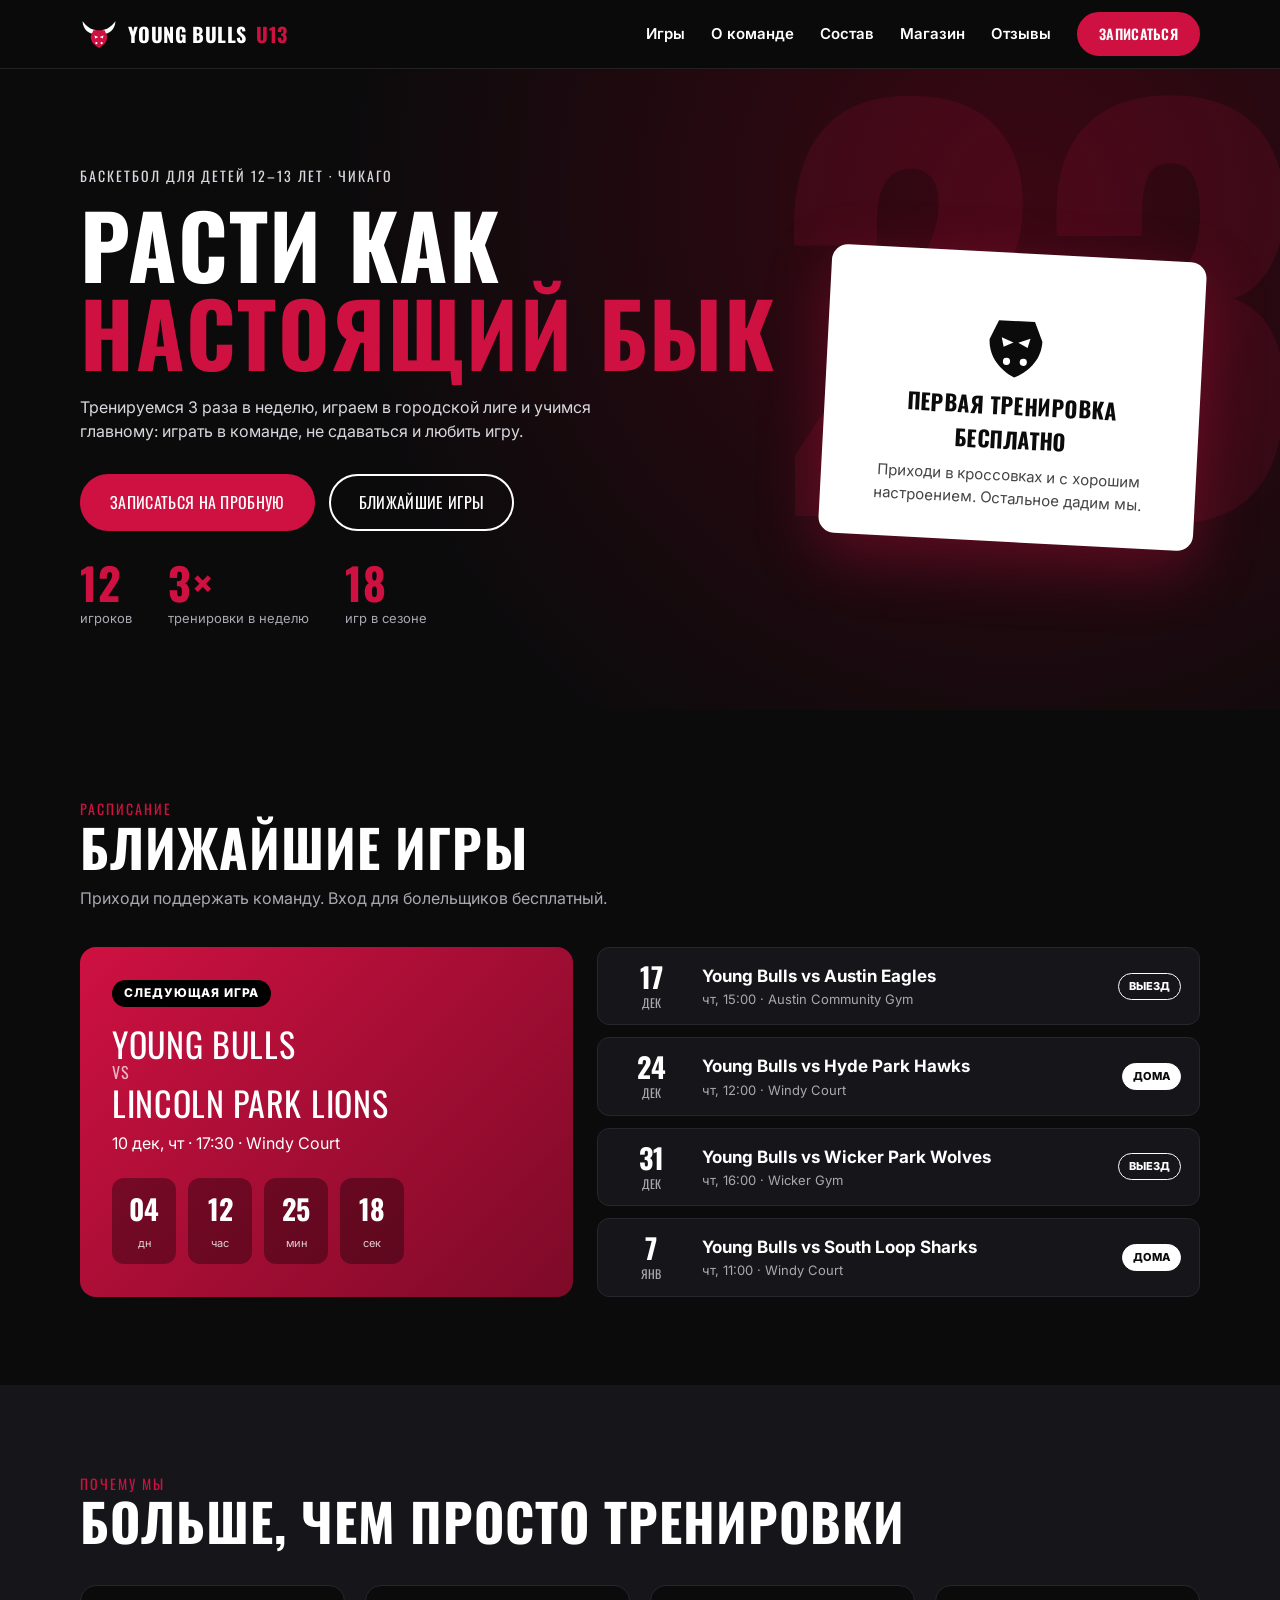
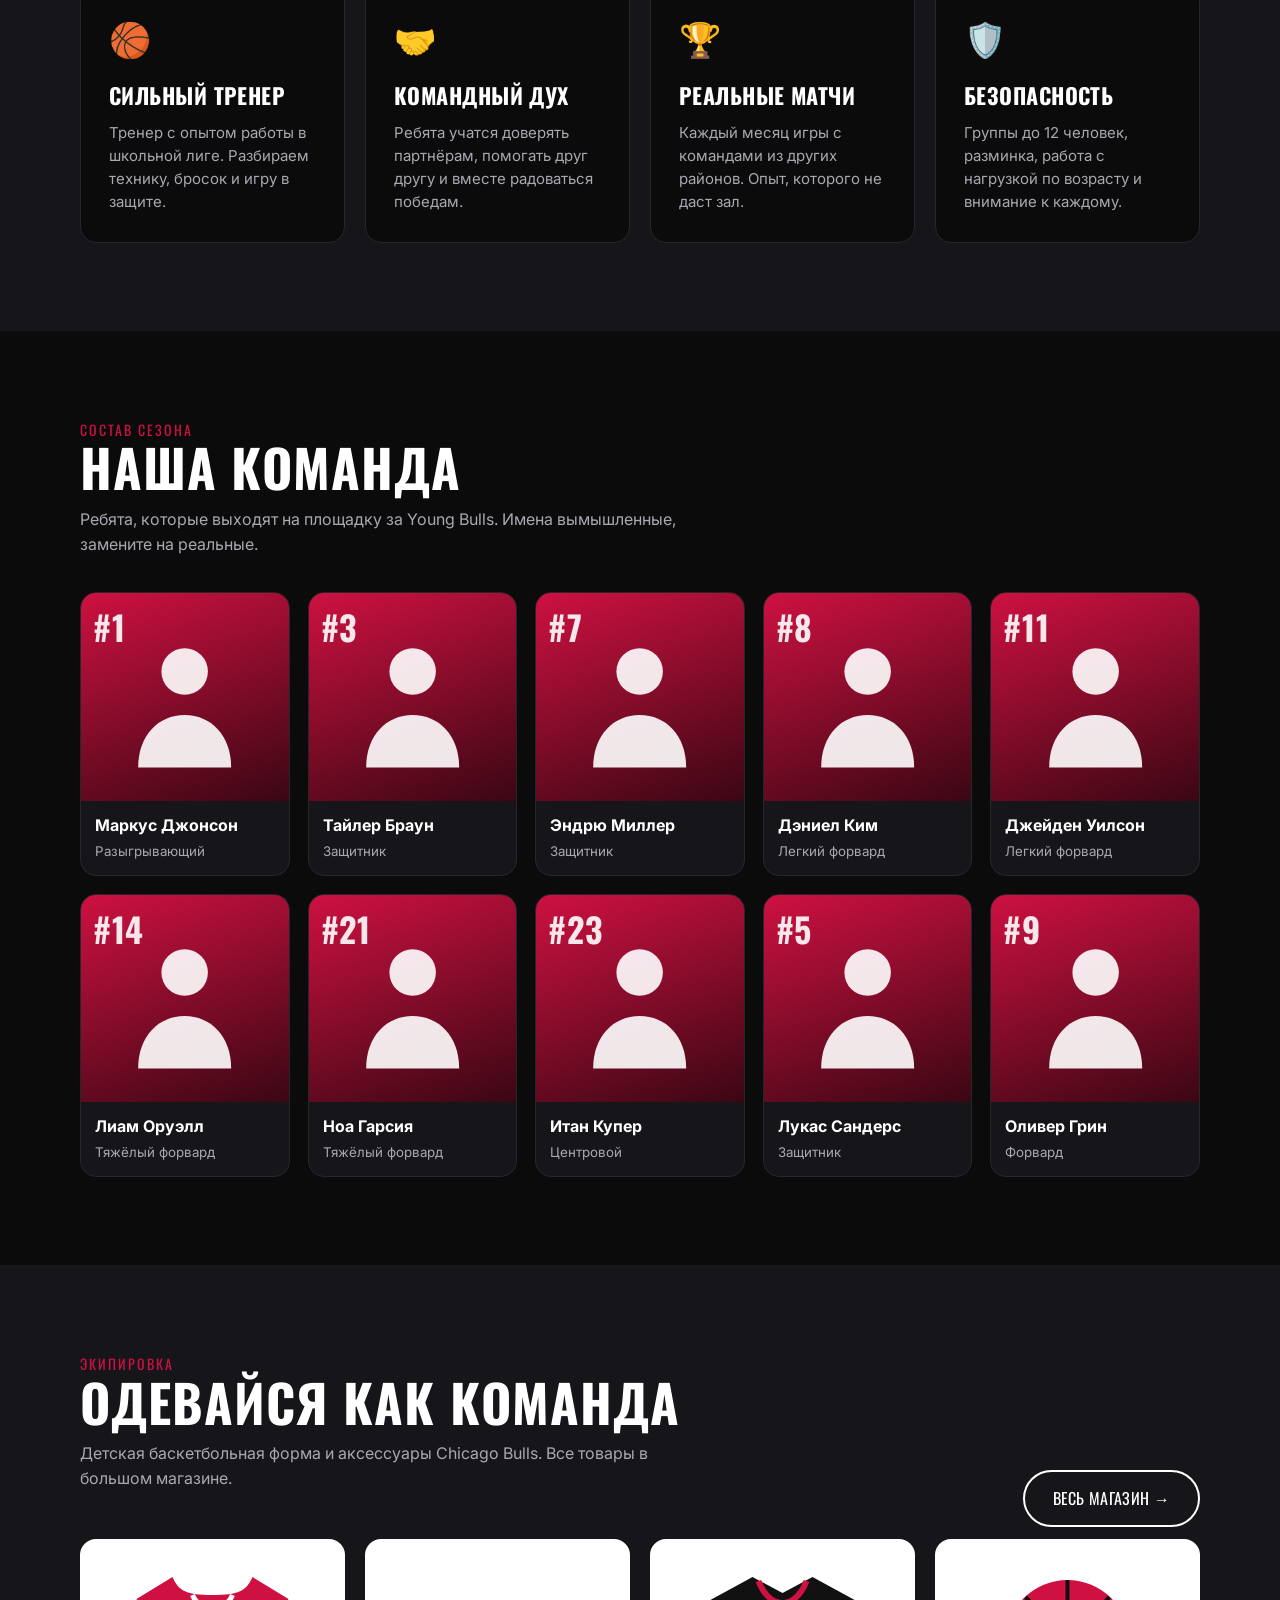
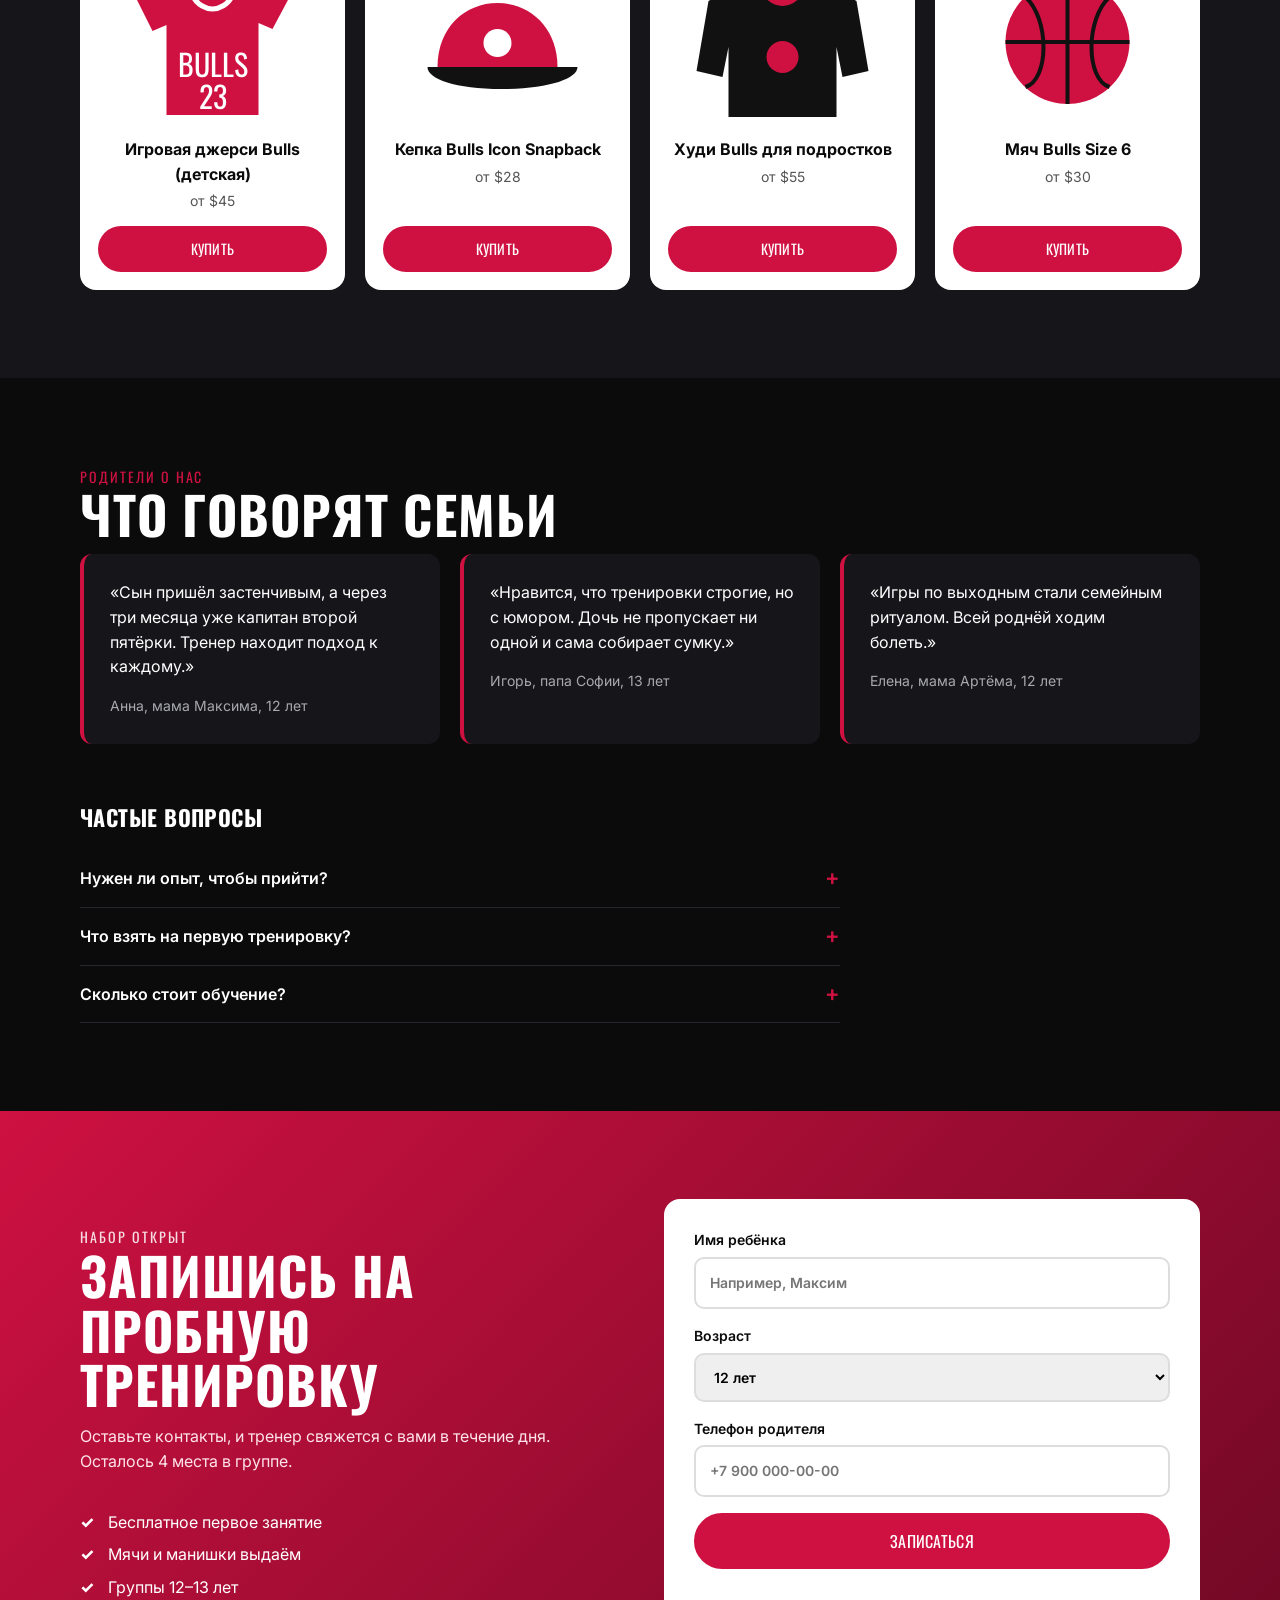
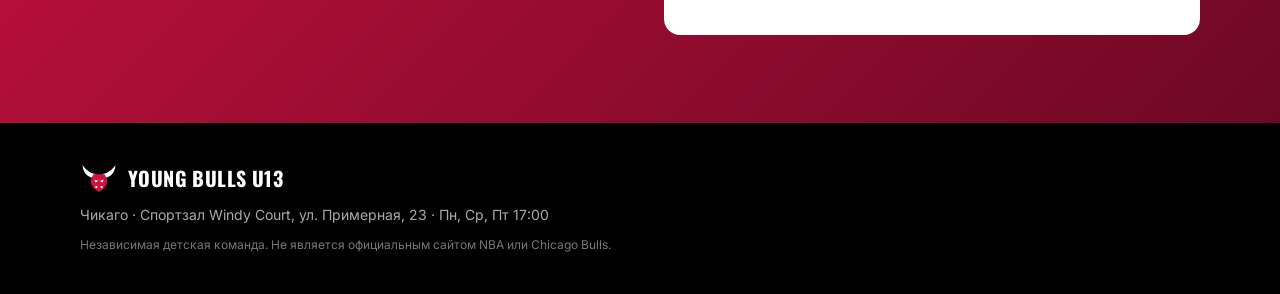
==== commit 7f55b610: "Add files via upload" ====
--- a/index.html
+++ b/index.html
@@ -1,1868 +1,183 @@
-<!--
-===========================================================
-
-[
-
-==========================================================
--->
-
-<!doctype html>
-<html lang="en" class="no-js">
-<head>
-    
-    <!--===============
-    1 ) Head Section
-    ================-->
-    
-    <meta charset="UTF-8">
-    <meta http-equiv="X-UA-Compatible" content="IE=edge">
-    <meta name="viewport" content="width=device-width, initial-scale=1, maximum-scale=1, user-scalable=no;">
-    <title>Сайт Богдана Власова</title>
-    
-    <!--( a ) Fav Icon -->
-    
-    <link rel="icon" href="images/icon/fav_icon.gif">
-    
-    <!--( b ) CSS Stylesheets -->
-    
-        <!-- Bootstrap -->
-    <link type="text/css" rel="stylesheet" href="bootstrap/css/bootstrap.min.css">
-    
-        <!-- Library -->
-    
-    <link type="text/css" rel="stylesheet" href="library/font-awesome/css/font-awesome.min.css">
-    <link type="text/css" rel="stylesheet" href="library/popup/popup.css">
-    <link type="text/css" rel="stylesheet" href="library/owl-carousel/owl.carousel.css">
-    <link type="text/css" rel="stylesheet" href="library/owl-carousel/owl.theme.css">
-        
-        <!-- STYLE Sheets -->
-    
-    <link type="text/css" rel="stylesheet" href="css/style.css">
-    <link type="text/css" rel="stylesheet" href="css/responsive.css">
-    
-    <!--( c ) Javascript For Browser Support Issues -->
-    
-    <script type="text/javascript" src="library/modernizr/modernizr.js"></script>
-    <!--[if lt IE 9]>
-    <script src="https://oss.maxcdn.com/html5shiv/3.7.2/html5shiv.min.js"></script>
-    <script src="https://oss.maxcdn.com/respond/1.4.2/respond.min.js"></script>
-    <![endif]-->
-    
-</head>
-<body>
-    
-    <!--===========
-    2 ) Preloader
-    ============-->
-    
-    <div id="preloader">
-        <div class="loader">
-            <span></span>
-            <span></span>
-            <span></span>
-            <span></span>
-        </div>
-    </div>
-    
-    <!--=========
-    3 ) Homepage
-    ==========-->
-    
-    <div class="home-page">
-        
-        <!--( a ) Introduction -->
-        
-        <div class="introduction">
-            <img alt="" src="images/1.jpg">
-            <div class="mask">
-            </div>
-            <div class="intro-content">
-                <h1>HELLO<br>
-                I'M <span>Власов</span> Богдан</h1>
-                <h2>Дизайнер - Маркетолог</h2>
-                <p class="social-media hidden-xs">
-                    <a href="https://www.facebook.com/profile.php?id=100004344613180" class="fa fa-facebook" data-toggle="tooltip" title="Facebook"></a>
-                    <a href="#" class="fa fa-twitter" data-toggle="tooltip" title="Twitter"></a>
-                    <a href="#" class="fa fa-linkedin" data-toggle="tooltip" title="Linkedin"></a>
-                    <a href="https://www.behance.net/fantezz556b9a" class="fa fa-behance" data-toggle="tooltip" title="Behance"></a>
-                    <a href="https://www.behance.net/fantezz556b9a" class="fa fa-flickr" data-toggle="tooltip" title="Flicker"></a>
-                    <a href="#" class="fa fa-instagram" data-toggle="tooltip" title="Instagram"></a>
-                    <a href="#" class="fa fa-telegram" data-toggle="tooltip" title="Telegram"></a>
-           
-                </p>
-                
-                <!-- Social Media Icons [ END ] -->
-                
-            </div>
-        </div>
-        
-        <!-- ( b ) Navigation Menu -->
-        
-        <div class="menu">
-            <div class="profile-btn">
-                <img alt="" src="images/menu/profile_btn.jpg">
-                <div class="mask">
-                </div>
-                <div class="heading col-xs-11 col-xs-offset-1">
-                    <div class="col-xs-2 hidden-xs">
-                        <i class="fa fa-user"></i>
-                    </div>
-                    <div class="col-sm-10">
-                        <h2>PR<span>O</span>FILE</h2>
-                        <h3>Some words about me.</h3>
-                    </div>
-                </div>
-            </div>
-            
-            <!-- Single Navigation Menu Button [ END ]  -->
-            
-            <div class="resume-btn">
-                <img alt="" src="images/menu/resume_btn.jpg">
-                <div class="mask">
-                </div>
-                <div class="heading col-xs-11 col-xs-offset-1">
-                    <div class="col-xs-2 hidden-xs">
-                        <i class="fa fa-graduation-cap"></i>
-                    </div>
-                    <div class="col-sm-10">
-                        <h2>RE<span>S</span>UME</h2>
-                        <h3>Something about my experience and skills.</h3>
-                    </div>
-                </div>
-            </div>
-            
-            <!-- Single Navigation Menu Button [ END ]  -->
-            
-            <div class="portfolio-btn">
-                <img alt="" src="images/menu/portfolio_btn.jpg">
-                <div class="mask">
-                </div>
-                <div class="heading col-xs-11 col-xs-offset-1">
-                    <div class="col-xs-2 hidden-xs">
-                        <i class="fa fa-briefcase"></i>
-                    </div>
-                    <div class="col-sm-10">
-                        <h2>PORT<span>F</span>OLIO</h2>
-                        <h3>Have a spoon of my work.</h3>
-                    </div>
-                </div>
-            </div>
-            
-            <!-- Single Navigation Menu Button [ END ]  -->
-            
-            <div class="contact-btn">
-                <img alt="" src="images/menu/contact_btn.jpg">
-                <div class="mask">
-                </div>
-                <div class="heading col-xs-11 col-xs-offset-1">
-                    <div class="col-xs-2 hidden-xs">
-                        <i class="fa fa-envelope-o"></i>
-                    </div>
-                    <div class="col-sm-10">
-                        <h2>CO<span>N</span>TACT</h2>
-                        <h3>Say hello or find me.</h3>
-                    </div>
-                </div>
-            </div>
-            
-            <!-- Single Navigation Menu Button [ END ]  -->
-            
-        </div>
-    </div>
-    
-    <!--=============
-    4 ) Close Button
-    ==============-->
-    
-    <div class="close-btn"></div>
-    
-    <!--=============
-    5 ) Profile Page
-    ==============-->
-    
-    <div class="profile-page">
-        
-        <!--( a ) Profile Page Fixed Image Portion -->
-        
-        <div class="image-container col-md-5 col-sm-12">
-            <div class="mask">
-            </div>
-            <div class="main-heading">
-                <h1>PR<span>O</span>FILE</h1>
-            </div>
-        </div>
-        
-        <!--( b ) Profile Page Content -->
-        
-        <div class="content-container col-md-7 col-sm-12">
-            
-            <!--( A ) Story of Glory -->
-            
-            <div class="story clearfix">
-                <h2 class="small-heading">STORY OF GLORY</h2>
-                <div class="col-lg-11 col-lg-offset-1">
-                    <div class="story-content clearfix">
-                        <img alt="" src="images/dp.jpg" class="col-xs-offset-1 col-sm-offset-0 col-sm-4 col-xs-10">
-                        <div class="col-sm-8 col-xs-12">
-                            <h3>AN AWESOMW DESIGNER ON PLANET</h3>
-                            <p>
-                                 Lorem ipsum dolor sit amet, consectetur adipiscing elit. Praesent volutpat enim arcu, eget tempor nibh congue a. Maecenas faucibus sagittis nibh, in bibendum ex. Donec eu ornare augue, nec cursus arcu. Vivamus accumsan mauris nec nulla bibendum, et eleifend nisl tristique. Pellentesque fringilla lorem id nibh auctor sagittis. Suspendisse non nisl at velit malesuada bibendum.
-                            </p>
-                            <p>
-                                Quisque in tempor sapien, et cursus neque. Nunc pulvinar diam ac dapibus mollis. Etiam id iaculis lorem. Donec bibendum volutpat ante, eu consequat nisi suscipit at. Etiam interdum augue dolor, id auctor felis volutpat sed. Phasellus id ex ultrices, tempus leo eget, volutpat diam. In sit amet magna faucibus, molestie nisi in, hendrerit libero. Morbi auctor velit sagittis, elementum lorem eget, imperdiet nisl.
-                            </p>
-                            <p>
-                                Curabitur pharetra tincidunt lobortis. Duis dolor felis, sollicitudin ac dapibus quis, hendrerit ut est. Sed faucibus neque iaculis nisi accumsan, et condimentum nunc scelerisque. Etiam interdum augue dolor, id auctor felis volutpat sed. Phasellus id ex ultrices, tempus leo eget, volutpat diam. In sit amet magna faucibus, molestie nisi in, hendrerit libero. Morbi auctor velit sagittis, elementum lorem eget, imperdiet nisl. Fusce elementum orci in dignissim cursus.
-                            </p>
-                            <a href="#" class="hire-me">Hire Me</a>
-                            <a href="#">Download Resume</a>
-                        </div>
-                    </div>
-                </div>
-            </div>
-            
-            <!--( B ) What Can I Do -->
-            
-            <div class="services-container clearfix">
-                <h2 class="small-heading">WHAT CAN I DO?</h2>
-                <div class="services col-lg-4 col-md-6 col-sm-4">
-                    <i class="fa fa-eyedropper"></i>
-                    <h3>GRAPHIC DESIGN</h3>
-                    <p>
-                        Sed mi sem, sagi eros ac, laoreet commodo diam. Morbi id est in urna facilisis dictum. Mauris rutrum mollis neque a sodales. Mauris sed ipsum nec turpis finibus.
-                    </p>
-                </div>
-                
-                <!-- Single Service Item [ END ]  -->
-                
-                <div class="services col-lg-4 col-md-6 col-sm-4">
-                    <i class="fa fa-eye"></i>
-                    <h3>WEB DESIGN</h3>
-                    <p>
-                        Vivamus et rhoncus mauris, suscipit efficitur elementum ex. Interdum et malesuada ipsum primis in faucibus. Nullam odio libero, cursus ac ligula suscipit maximus.
-                    </p>
-                </div>
-                
-                <!-- Single Service Item [ END ]  -->
-                
-                <div class="services col-lg-4 col-md-6 col-sm-4">
-                    <i class="fa fa-code"></i>
-                    <h3>WEB DEVELOPMENT</h3>
-                    <p>
-                        Praesent ac varius ante, eu suscipit odio. Vesmolito modo pretium scelerisque. Sed vulputate ac varius ante dapibus tempor. Maecenas ut cursus aug suscipit malesuada felis.
-                    </p>
-                </div>
-                
-                <!-- Single Service Item [ END ]  -->
-                
-                <div class="services col-lg-4 col-md-6 col-sm-4">
-                    <i class="fa fa-lightbulb-o"></i>
-                    <h3>BRIGHT IDEAS</h3>
-                    <p>
-                        Nunc egestas sed efficitur nulla a sodales. Pellentesque tincidunt diam quam, rhoncus congue pellentesque eu, faucibus nec turpis. Quisque laoreet tincidunt turpis dolor tempus.
-                    </p>
-                </div>
-                
-                <!-- Single Service Item [ END ]  -->
-                
-                <div class="services col-lg-4 col-md-6 col-sm-4">
-                    <i class="fa fa-rocket"></i>
-                    <h3>APP DEVELOPMENT</h3>
-                    <p>
-                       Vestibulum dictum tincidunt pulvinar elementum. Etiam urna massa, vestibulum id purus id, vehicula placerat dui. Aenean sit amet pulvinar urna. Ut at mi semper, eleifend.
-                    </p>
-                </div>
-                
-                <!-- Single Service Item [ END ]  -->
-                
-                <div class="services col-lg-4 col-md-6 col-sm-4">
-                    <i class="fa fa-wrench"></i>
-                    <h3>SETTINGS</h3>
-                    <p>
-                        Vestibulum tincidunt sed dapibus elit, sed accumsan libero. Nam vulputate tincidunt quam quis nibh porttitor, a tincidunt lacinia. Nulla turpis arcu, hendrerit volutpat tincidunt at, eget est.
-                    </p>
-                </div>
-                
-                <!-- Single Service Item [ END ]  -->
-                
-            </div>
-            
-            <!--( C ) Some Facts -->
-            
-            <div class="facts clearfix">
-                <div class="col-xs-4">
-                    <h3>PROJECTS DONE</h3>
-                    <h1>300+</h1>
-                </div>
-                <div class="col-xs-4">
-                    <h3>HAPPY CLIENTS</h3>
-                    <h1>100+</h1>
-                </div>
-                <div class="col-xs-4">
-                    <h3>COFFEE CUPS</h3>
-                    <h1>250+</h1>
-                </div>
-            </div>
-            
-            <!--( D ) Footer -->
-            
-            <div class="footer clearfix">
-                <a href="#">Vlasov Bohdan</a>
-                <p>
-                    Copyright © 2020 All right reserved.
-                </p>
-            </div>
-        </div>
-    </div>
-    
-    <!--=============
-    6 ) Resume Page
-    ===============-->
-    
-    <div class="resume-page">
-        
-        <!--( a ) Resume Page Fixed Image Portion -->
-        
-        <div class="image-container col-md-5 col-sm-12">
-            <div class="mask">
-            </div>
-            <div class="main-heading">
-                <h1>RE<span>S</span>UME</h1>
-            </div>
-        </div>
-        
-        <!--( b ) Resume Page Content -->
-        
-        <div class="content-container col-md-7 col-sm-12">
-            
-            <!--( A ) Education Section -->
-            
-            <div class="education clearfix">
-                <h2 class="small-heading">EDUCATION</h2>
-                
-                <div class="education-container col-lg-10 col-lg-offset-1 col-md-12 col-md-offset-0 col-sm-10 col-sm-offset-1">
-                    <div class="item">
-                        <div class="bullet hidden-xs">
-                        </div>
-                        <div class="education-content">
-                            <h3>University of Graphics<span> / October 2013 - March 2015</span></h3>
-                            <p>
-                                Lorem ipsum dolor sit amet, consectetur adipiscing elit. Mauris et pulvinar ligula. Praesent maximus ornare quam, id consectetur dui eleifend nec. Nam consectetur orci id nulla varius, quis facilisis dui vulputate. Sed ultrices eu erat non mollis. Phasellus ut libero.
-                            </p>
-                        </div>
-                    </div>
-                    
-                    <!-- Single Education Item [ END ] -->
-                    
-                    <div class="item">
-                        <div class="bullet hidden-xs">
-                        </div>
-                        <div class="education-content">
-                            <h3>University of Graphics<span> / October 2011 - March 2013</span></h3>
-                            <p>
-                                In eu semper velit. Ut laoreet, sapien ac porta aliquam, est enim blandit nisl, ut semper dui justo a sapien. Nam orci ipsum, rutrum semper purus a, posuere molestie lorem. Sed ut nibh lobortis, semper ligula ut, tempus mi. In.
-                            </p>
-                        </div>
-                    </div>
-                    
-                    <!-- Single Education Item [ END ] -->
-                    
-                    <div class="item">
-                        <div class="bullet hidden-xs">
-                        </div>
-                        <div class="education-content">
-                            <h3>University of Graphics<span> / October 2009 - March 2011</span></h3>
-                            <p>
-                                Maecenas hendrerit euismod lorem, vitae mollis odio consectetur a. Aliquam at viverra nunc. Fusce neque lectus, vehicula eget lectus ac, consequat mollis erat. Sed sed interdum nisl. Nulla maximus odio vitae turpis rhoncus tempus. Donec vel elit quis metus rutrum.
-                            </p>
-                        </div>
-                    </div>
-                    
-                    <!-- Single Education Item [ END ] -->
-                    
-                </div>
-            </div>
-            
-            <!--( B ) Experience Section -->
-            
-            <div class="experience clearfix">
-                <h2 class="small-heading">EXPERIENCE</h2>
-                <div class="experience-container col-lg-10 col-lg-offset-1 col-md-12 col-md-offset-0 col-sm-10 col-sm-offset-1">
-                    <div class="item">
-                        <div class="bullet hidden-xs">
-                        </div>
-                        <div class="experience-content">
-                            <h3>Senior Web Designer<span> / October 2013 - March 2015<br>
-                            Lorem Ipsum, Inc.</span></h3>
-                            <p>
-                                Lorem ipsum dolor sit amet, consectetur adipiscing elit. Mauris et pulvinar ligula. Praesent maximus ornare quam, id consectetur dui eleifend nec. Nam consectetur orci id nulla varius, quis facilisis dui vulputate. Sed ultrices eu erat non mollis. Phasellus ut libero.
-                            </p>
-                        </div>
-                    </div>
-                    
-                    <!-- Single Experience Item [ END ] -->
-                    
-                    <div class="item">
-                        <div class="bullet hidden-xs">
-                        </div>
-                        <div class="experience-content">
-                            <h3>Senior Web Designer<span> / October 2011 - March 2013<br>
-                            Lorem Ipsum, Inc.</span></h3>
-                            <p>
-                                In eu semper velit. Ut laoreet, sapien ac porta aliquam, est enim blandit nisl, ut semper dui justo a sapien. Nam orci ipsum, rutrum semper purus a, posuere molestie lorem. Sed ut nibh lobortis, semper ligula ut, tempus mi. In.
-                            </p>
-                        </div>
-                    </div>
-                    
-                    <!-- Single Experience Item [ END ] -->
-                    
-                    <div class="item">
-                        <div class="bullet hidden-xs">
-                        </div>
-                        <div class="experience-content">
-                            <h3>Senior Web Designer<span> / October 2009 - March 2011<br>
-                            Lorem Ipsum, Inc.</span></h3>
-                            <p>
-                                Maecenas hendrerit euismod lorem, vitae mollis odio consectetur a. Aliquam at viverra nunc. Fusce neque lectus, vehicula eget lectus ac, consequat mollis erat. Sed sed interdum nisl. Nulla maximus odio vitae turpis rhoncus tempus. Donec vel elit quis metus rutrum.
-                            </p>
-                        </div>
-                    </div>
-                    
-                    <!-- Single Experience Item [ END ] -->
-                    
-                </div>
-            </div>
-            
-            <!--( C ) Skills Section -->
-            
-            <div class="skills clearfix">
-                <h2 class="small-heading">SKILLS</h2>
-                <div class="clearfix">
-                    <div class="skill-container col-sm-4">
-                        <h3>Photoshop</h3>
-                        <div class="skill" data-percent="60">
-                            <span>60%</span>
-                        </div>
-                    </div>
-                    
-                    <!-- Single Skills Item [ END ] -->
-                    
-                    <div class="skill-container col-sm-4">
-                        <h3>Illustrator</h3>
-                        <div class="skill" data-percent="65">
-                            <span>65%</span>
-                        </div>
-                    </div>
-                    
-                    <!-- Single Skills Item [ END ] -->
-                    
-                    <div class="skill-container col-sm-4">
-                        <h3>Dreamweaver</h3>
-                        <div class="skill" data-percent="80">
-                            <span>80%</span>
-                        </div>
-                    </div>
-                    
-                    <!-- Single Skills Item [ END ] -->
-                    
-                    <div class="skill-container col-sm-4">
-                        <h3>Design</h3>
-                        <div class="skill" data-percent="55">
-                            <span>55%</span>
-                        </div>
-                    </div>
-                    
-                    <!-- Single Skills Item [ END ] -->
-                    
-                    <div class="skill-container col-sm-4">
-                        <h3>Development</h3>
-                        <div class="skill" data-percent="90">
-                            <span>90%</span>
-                        </div>
-                    </div>
-                    
-                    <!-- Single Skills Item [ END ] -->
-                    
-                    <div class="skill-container col-sm-4">
-                        <h3>Coding</h3>
-                        <div class="skill" data-percent="85">
-                            <span>85%</span>
-                        </div>
-                    </div>
-                    
-                    <!-- Single Skills Item [ END ] -->
-                    
-                </div>
-            </div>
-            
-            <!--( C ) Footer Section -->
-            
-            <div class="footer clearfix">
-                <a href="#">Vlasov Bohdan</a>
-                <p>
-                    Copyright © 2020 All right reserved.
-                </p>
-            </div>
-        </div>
-    </div>
-    
-    <!--===============
-    7 ) Portfolio Page
-    ================-->
-    
-    <div class="portfolio-page">
-        
-        <!--( a ) Portfolio Page Fixed Image Portion -->
-        
-        <div class="image-container col-md-5 col-sm-12">
-            <div class="mask">
-            </div>
-            <div class="main-heading">
-                <h1>POR<span>T</span>FOLIO</h1>
-            </div>
-        </div>
-        
-        <!--( b ) Portfolio Page Content -->
-        
-        <div class="content-container col-md-7 col-sm-12">
-            
-            <!--( A ) Portfolio -->
-            
-            <div class="portfolio">
-                <h2 class="small-heading">PORTFOLIO</h2>
-                <div class="project-container">
-                    
-                    <div class="project-controls">
-                        <button class="filter" data-filter="all">All</button>
-                        <button class="filter" data-filter=".graphic-design">Graphic Design</button>
-                        <button class="filter" data-filter=".web-design">Дизайн сайтов</button>
-                        <button class="filter" data-filter=".app-development">Продвижение</button>
-                    </div>
-                    
-                    <!-- Portfolio Control Buttons [ END ] -->
-                    
-                    <div class="projet-items clearfix" id="projects">
-                        
-                        <!-- Portfolio Image -->
-                        
-                        <div class="col-lg-4 col-md-6 col-sm-4 col-xs-6 mix graphic-design">
-                            <div class="project">
-                                <img src="images/portfolio/var6.png" alt="">
-                                <div class="ovrly">
-                                </div>
-                                <div class="buttons">
-                                    <a href="#" class="fa fa-link"></a>
-                                    <a href="#portfolio-1" class="fa fa-search show-popup"></a>
-                                </div>
-                            </div>
-                        </div>
-                        
-                        <!-- Popup Content -->
-                        
-                        <div class="pop-up-box" id="portfolio-1">
-                            <img alt="" src="images/portfolio/var6.png" class=" hidden-xs">
-                            <div class="popup-content">
-                                <h3>Логотип для криптовалюты</h3>
-                                <p>
-                            Был разработан логотип для сайта компании о финансах и криптовалюте.
-                                </p>
-                                <a href="#">PREVIEW</a>
-                            </div>
-                        </div>
-                        
-                        <!-- Single Portfolio Item [ END ] -->
-                        
-                        
-                        
-                        <!-- Portfolio Image -->
-                        
-                        <div class="col-lg-4 col-md-6 col-sm-4 col-xs-6 mix web-design">
-                            <div class="project">
-                                <img src="images/portfolio/sport_kids.png" alt="">
-                                <div class="ovrly">
-                                </div>
-                                <div class="buttons">
-                                    <a href="#" class="fa fa-link"></a>
-                                    <a href="#portfolio-2" class="fa fa-search show-popup"></a>
-                                </div>
-                            </div>
-                        </div>
-                        
-                        <!-- Popup Content -->
-                        
-                        <div class="pop-up-box" id="portfolio-2">
-                            <img alt="" src="images/portfolio/sport_kids.png" class=" hidden-xs">
-                            <div class="popup-content">
-                                <h3>PROJECT NAME</h3>
-                                <p>
-                                    Quisque in tempor sapien, et cursus neque. Nunc pulvinar diam ac dapibus mollis. Etiam id iaculis lorem. Donec bibendum volutpat ante, eu consequat nisi suscipit at. Etiam interdum augue dolor, id auctor felis volutpat sed. Phasellus id ex ultrices, tempus leo eget, volutpat diam. In sit amet magna faucibus, molestie nisi in, hendrerit libero. Morbi auctor velit sagittis, elementum lorem eget, imperdiet nisl.
-                                </p>
-                                <a href="#">PREVIEW</a>
-                            </div>
-                        </div>
-                        
-                        <!-- Single Portfolio Item [ END ] -->
-                        
-                        
-                        
-                        <!-- Portfolio Image -->
-                        
-                        <div class="col-lg-4 col-md-6 col-sm-4 col-xs-6 mix app-development">
-                            <div class="project">
-                                <img src="images/portfolio/thumbs/image_3.jpg" alt="">
-                                <div class="ovrly">
-                                </div>
-                                <div class="buttons">
-                                    <a href="#" class="fa fa-link"></a>
-                                    <a href="#portfolio-3" class="fa fa-search show-popup"></a>
-                                </div>
-                            </div>
-                        </div>
-                        
-                        <!-- Popup Content -->
-                        
-                        <div class="pop-up-box" id="portfolio-3">
-                            <img alt="" src="images/portfolio/image_3.jpg" class=" hidden-xs">
-                            <div class="popup-content">
-                                <h3>PROJECT NAME</h3>
-                                <p>
-                                    Quisque in tempor sapien, et cursus neque. Nunc pulvinar diam ac dapibus mollis. Etiam id iaculis lorem. Donec bibendum volutpat ante, eu consequat nisi suscipit at. Etiam interdum augue dolor, id auctor felis volutpat sed. Phasellus id ex ultrices, tempus leo eget, volutpat diam. In sit amet magna faucibus, molestie nisi in, hendrerit libero. Morbi auctor velit sagittis, elementum lorem eget, imperdiet nisl.
-                                </p>
-                                <a href="#">PREVIEW</a>
-                            </div>
-                        </div>
-                        
-                        <!-- Single Portfolio Item [ END ] -->
-                        
-                        
-                        
-                        <!-- Portfolio Image -->
-                        
-                        <div class="col-lg-4 col-md-6 col-sm-4 col-xs-6 mix graphic-design">
-                            <div class="project">
-                                <img src="images/portfolio/sport_kids.png" alt="">
-                                <div class="ovrly">
-                                </div>
-                                <div class="buttons">
-                                    <a href="#" class="fa fa-link"></a>
-                                    <a href="#portfolio-4" class="fa fa-search show-popup"></a>
-                                </div>
-                            </div>
-                        </div>
-                        
-                        <!-- Popup Content -->
-                        
-                        <div class="pop-up-box" id="portfolio-4">
-                            <img alt="" src="images/portfolio/sport_kids.png" class=" hidden-xs">
-                            <div class="popup-content">
-                                <h3>Логотип для детского клуба по занятию йогой</h3>
-                                <p>
-                                    Quisque in tempor sapien, et cursus neque. Nunc pulvinar diam ac dapibus mollis. Etiam id iaculis lorem. Donec bibendum volutpat ante, eu consequat nisi suscipit at. Etiam interdum augue dolor, id auctor felis volutpat sed. Phasellus id ex ultrices, tempus leo eget, volutpat diam. In sit amet magna faucibus, molestie nisi in, hendrerit libero. Morbi auctor velit sagittis, elementum lorem eget, imperdiet nisl.
-                                </p>
-                                <a href="#">PREVIEW</a>
-                            </div>
-                        </div>
-                        
-                        <!-- Single Portfolio Item [ END ] -->
-                        
-                        
-                        
-                        <!-- Portfolio Image -->
-                        
-                        <div class="col-lg-4 col-md-6 col-sm-4 col-xs-6 mix web-design">
-                            <div class="project">
-                                <img src="images/portfolio/thumbs/image_5.jpg" alt="">
-                                <div class="ovrly">
-                                </div>
-                                <div class="buttons">
-                                    <a href="#" class="fa fa-link"></a>
-                                    <a href="#portfolio-5" class="fa fa-search show-popup"></a>
-                                </div>
-                            </div>
-                        </div>
-                        
-                        <!-- Popup Content -->
-                        
-                        <div class="pop-up-box" id="portfolio-5">
-                            <img alt="" src="images/portfolio/image_5.jpg" class=" hidden-xs">
-                            <div class="popup-content">
-                                <h3>PROJECT NAME</h3>
-                                <p>
-                                    Quisque in tempor sapien, et cursus neque. Nunc pulvinar diam ac dapibus mollis. Etiam id iaculis lorem. Donec bibendum volutpat ante, eu consequat nisi suscipit at. Etiam interdum augue dolor, id auctor felis volutpat sed. Phasellus id ex ultrices, tempus leo eget, volutpat diam. In sit amet magna faucibus, molestie nisi in, hendrerit libero. Morbi auctor velit sagittis, elementum lorem eget, imperdiet nisl.
-                                </p>
-                                <a href="#">PREVIEW</a>
-                            </div>
-                        </div>
-                        
-                        <!-- Single Portfolio Item [ END ] -->
-                        
-                        
-                        
-                        <!-- Portfolio Image -->
-                        
-                        <div class="col-lg-4 col-md-6 col-sm-4 col-xs-6 mix app-development">
-                            <div class="project">
-                                <img src="images/portfolio/thumbs/image_6.jpg" alt="">
-                                <div class="ovrly">
-                                </div>
-                                <div class="buttons">
-                                    <a href="#" class="fa fa-link"></a>
-                                    <a href="#portfolio-6" class="fa fa-search show-popup"></a>
-                                </div>
-                            </div>
-                        </div>
-                        
-                        <!-- Popup Content -->
-                        
-                        <div class="pop-up-box" id="portfolio-6">
-                            <img alt="" src="images/portfolio/image_6.jpg" class=" hidden-xs">
-                            <div class="popup-content">
-                                <h3>PROJECT NAME</h3>
-                                <p>
-                                    Quisque in tempor sapien, et cursus neque. Nunc pulvinar diam ac dapibus mollis. Etiam id iaculis lorem. Donec bibendum volutpat ante, eu consequat nisi suscipit at. Etiam interdum augue dolor, id auctor felis volutpat sed. Phasellus id ex ultrices, tempus leo eget, volutpat diam. In sit amet magna faucibus, molestie nisi in, hendrerit libero. Morbi auctor velit sagittis, elementum lorem eget, imperdiet nisl.
-                                </p>
-                                <a href="#">PREVIEW</a>
-                            </div>
-                        </div>
-                        
-                        <!-- Single Portfolio Item [ END ] -->
-                        
-                        
-                        
-                        <!-- Portfolio Image -->
-                        
-                        <div class="col-lg-4 col-md-6 col-sm-4 col-xs-6 mix web-design">
-                            <div class="project">
-                                <img src="images/portfolio/thumbs/image_7.jpg" alt="">
-                                <div class="ovrly">
-                                </div>
-                                <div class="buttons">
-                                    <a href="#" class="fa fa-link"></a>
-                                    <a href="#portfolio-7" class="fa fa-search show-popup"></a>
-                                </div>
-                            </div>
-                        </div>
-                        
-                        <!-- Popup Content -->
-                        
-                        <div class="pop-up-box" id="portfolio-7">
-                            <img alt="" src="images/portfolio/image_7.jpg" class=" hidden-xs">
-                            <div class="popup-content">
-                                <h3>PROJECT NAME</h3>
-                                <p>
-                                    Quisque in tempor sapien, et cursus neque. Nunc pulvinar diam ac dapibus mollis. Etiam id iaculis lorem. Donec bibendum volutpat ante, eu consequat nisi suscipit at. Etiam interdum augue dolor, id auctor felis volutpat sed. Phasellus id ex ultrices, tempus leo eget, volutpat diam. In sit amet magna faucibus, molestie nisi in, hendrerit libero. Morbi auctor velit sagittis, elementum lorem eget, imperdiet nisl.
-                                </p>
-                                <a href="#">PREVIEW</a>
-                            </div>
-                        </div>
-                        
-                        <!-- Single Portfolio Item [ END ] -->
-                        
-                        
-                        
-                        <!-- Portfolio Image -->
-                        
-                        <div class="col-lg-4 col-md-6 col-sm-4 col-xs-6 mix graphic-design">
-                            <div class="project">
-                                <img src="images/portfolio/pizza.jpg" alt="">
-                                <div class="ovrly">
-                                </div>
-                                <div class="buttons">
-                                    <a href="#" class="fa fa-link"></a>
-                                    <a href="#portfolio-8" class="fa fa-search show-popup"></a>
-                                </div>
-                            </div>
-                        </div>
-                        
-                        <!-- Popup Content -->
-                        
-                        <div class="pop-up-box" id="portfolio-8">
-                            <img alt="" src="images/portfolio/pizza.jpg" class=" hidden-xs">
-                            <div class="popup-content">
-                                <h3>PROJECT NAME</h3>
-                                <p>
-                                    Quisque in tempor sapien, et cursus neque. Nunc pulvinar diam ac dapibus mollis. Etiam id iaculis lorem. Donec bibendum volutpat ante, eu consequat nisi suscipit at. Etiam interdum augue dolor, id auctor felis volutpat sed. Phasellus id ex ultrices, tempus leo eget, volutpat diam. In sit amet magna faucibus, molestie nisi in, hendrerit libero. Morbi auctor velit sagittis, elementum lorem eget, imperdiet nisl.
-                                </p>
-                                <a href="#">PREVIEW</a>
-                            </div>
-                        </div>
-
-
-                                <div class="col-lg-4 col-md-6 col-sm-4 col-xs-6 mix graphic-design">
-                            <div class="project">
-                                <img src="images/portfolio/creative.png" alt="">
-                                <div class="ovrly">
-                                </div>
-                                <div class="buttons">
-                                    <a href="#" class="fa fa-link"></a>
-                                    <a href="#portfolio-8" class="fa fa-search show-popup"></a>
-                                </div>
-                            </div>
-                        </div>
-                        
-                        <!-- Popup Content -->
-                        
-                        <div class="pop-up-box" id="portfolio-8">
-                            <img alt="" src="images/portfolio/creative.png" class=" hidden-xs">
-                            <div class="popup-content">
-                                <h3>PROJECT NAME</h3>
-                                <p>
-                                    Quisque in tempor sapien, et cursus neque. Nunc pulvinar diam ac dapibus mollis. Etiam id iaculis lorem. Donec bibendum volutpat ante, eu consequat nisi suscipit at. Etiam interdum augue dolor, id auctor felis volutpat sed. Phasellus id ex ultrices, tempus leo eget, volutpat diam. In sit amet magna faucibus, molestie nisi in, hendrerit libero. Morbi auctor velit sagittis, elementum lorem eget, imperdiet nisl.
-                                </p>
-                                <a href="#">PREVIEW</a>
-                            </div>
-                        </div>
-
-
-
-
-                        <div class="pop-up-box" id="portfolio-8">
-                            <img alt="" src="images/portfolio/pizza.jpg" class=" hidden-xs">
-                            <div class="popup-content">
-                                <h3>PROJECT NAME</h3>
-                                <p>
-                                    Quisque in tempor sapien, et cursus neque. Nunc pulvinar diam ac dapibus mollis. Etiam id iaculis lorem. Donec bibendum volutpat ante, eu consequat nisi suscipit at. Etiam interdum augue dolor, id auctor felis volutpat sed. Phasellus id ex ultrices, tempus leo eget, volutpat diam. In sit amet magna faucibus, molestie nisi in, hendrerit libero. Morbi auctor velit sagittis, elementum lorem eget, imperdiet nisl.
-                                </p>
-                                <a href="#">PREVIEW</a>
-                            </div>
-                        </div>
-
-
-                                <div class="col-lg-4 col-md-6 col-sm-4 col-xs-6 mix graphic-design">
-                            <div class="project">
-                                <img src="images/portfolio/at.jpg" alt="">
-                                <div class="ovrly">
-                                </div>
-                                <div class="buttons">
-                                    <a href="#" class="fa fa-link"></a>
-                                    <a href="#portfolio-8" class="fa fa-search show-popup"></a>
-                                </div>
-                            </div>
-                        </div>
-                        
-                        <!-- Popup Content -->
-                        
-                        <div class="pop-up-box" id="portfolio-8">
-                            <img alt="" src="images/portfolio/at.jpg" class=" hidden-xs">
-                            <div class="popup-content">
-                                <h3>PROJECT NAME</h3>
-                                <p>
-                                    Quisque in tempor sapien, et cursus neque. Nunc pulvinar diam ac dapibus mollis. Etiam id iaculis lorem. Donec bibendum volutpat ante, eu consequat nisi suscipit at. Etiam interdum augue dolor, id auctor felis volutpat sed. Phasellus id ex ultrices, tempus leo eget, volutpat diam. In sit amet magna faucibus, molestie nisi in, hendrerit libero. Morbi auctor velit sagittis, elementum lorem eget, imperdiet nisl.
-                                </p>
-                                <a href="#">PREVIEW</a>
-                            </div>
-                        </div>
-
-
-
-
-
-                        <div class="pop-up-box" id="portfolio-8">
-                            <img alt="" src="images/portfolio/at.jpg" class=" hidden-xs">
-                            <div class="popup-content">
-                                <h3>PROJECT NAME</h3>
-                                <p>
-                                    Quisque in tempor sapien, et cursus neque. Nunc pulvinar diam ac dapibus mollis. Etiam id iaculis lorem. Donec bibendum volutpat ante, eu consequat nisi suscipit at. Etiam interdum augue dolor, id auctor felis volutpat sed. Phasellus id ex ultrices, tempus leo eget, volutpat diam. In sit amet magna faucibus, molestie nisi in, hendrerit libero. Morbi auctor velit sagittis, elementum lorem eget, imperdiet nisl.
-                                </p>
-                                <a href="#">PREVIEW</a>
-                            </div>
-                        </div>
-
-
-                                <div class="col-lg-4 col-md-6 col-sm-4 col-xs-6 mix graphic-design">
-                            <div class="project">
-                                <img src="images/portfolio/pp.png" alt="">
-                                <div class="ovrly">
-                                </div>
-                                <div class="buttons">
-                                    <a href="#" class="fa fa-link"></a>
-                                    <a href="#portfolio-8" class="fa fa-search show-popup"></a>
-                                </div>
-                            </div>
-                        </div>
-                        
-                        <!-- Popup Content -->
-                        
-                        <div class="pop-up-box" id="portfolio-8">
-                            <img alt="" src="images/portfolio/pp.png" class=" hidden-xs">
-                            <div class="popup-content">
-                                <h3>PROJECT NAME</h3>
-                                <p>
-                                    Quisque in tempor sapien, et cursus neque. Nunc pulvinar diam ac dapibus mollis. Etiam id iaculis lorem. Donec bibendum volutpat ante, eu consequat nisi suscipit at. Etiam interdum augue dolor, id auctor felis volutpat sed. Phasellus id ex ultrices, tempus leo eget, volutpat diam. In sit amet magna faucibus, molestie nisi in, hendrerit libero. Morbi auctor velit sagittis, elementum lorem eget, imperdiet nisl.
-                                </p>
-                                <a href="#">PREVIEW</a>
-                            </div>
-                        </div>
-
-
-
-
-                                <div class="col-lg-4 col-md-6 col-sm-4 col-xs-6 mix graphic-design">
-                            <div class="project">
-                                <img src="images/portfolio/par.jpg" alt="">
-                                <div class="ovrly">
-                                </div>
-                                <div class="buttons">
-                                    <a href="#" class="fa fa-link"></a>
-                                    <a href="#portfolio-8" class="fa fa-search show-popup"></a>
-                                </div>
-                            </div>
-                        </div>
-                        
-                        <!-- Popup Content -->
-                        
-                        <div class="pop-up-box" id="portfolio-8">
-                            <img alt="" src="images/portfolio/par.jpg" class=" hidden-xs">
-                            <div class="popup-content">
-                                <h3>PROJECT NAME</h3>
-                                <p>
-                                    Quisque in tempor sapien, et cursus neque. Nunc pulvinar diam ac dapibus mollis. Etiam id iaculis lorem. Donec bibendum volutpat ante, eu consequat nisi suscipit at. Etiam interdum augue dolor, id auctor felis volutpat sed. Phasellus id ex ultrices, tempus leo eget, volutpat diam. In sit amet magna faucibus, molestie nisi in, hendrerit libero. Morbi auctor velit sagittis, elementum lorem eget, imperdiet nisl.
-                                </p>
-                                <a href="#">PREVIEW</a>
-                            </div>
-                        </div>
-
-
-
-
-
-
-                                <div class="col-lg-4 col-md-6 col-sm-4 col-xs-6 mix graphic-design">
-                            <div class="project">
-                                <img src="images/portfolio/qa.jpg" alt="">
-                                <div class="ovrly">
-                                </div>
-                                <div class="buttons">
-                                    <a href="#" class="fa fa-link"></a>
-                                    <a href="#portfolio-8" class="fa fa-search show-popup"></a>
-                                </div>
-                            </div>
-                        </div>
-                        
-                        <!-- Popup Content -->
-                        
-                        <div class="pop-up-box" id="portfolio-8">
-                            <img alt="" src="images/portfolio/qa.jpg" class=" hidden-xs">
-                            <div class="popup-content">
-                                <h3>PROJECT NAME</h3>
-                                <p>
-                                    Quisque in tempor sapien, et cursus neque. Nunc pulvinar diam ac dapibus mollis. Etiam id iaculis lorem. Donec bibendum volutpat ante, eu consequat nisi suscipit at. Etiam interdum augue dolor, id auctor felis volutpat sed. Phasellus id ex ultrices, tempus leo eget, volutpat diam. In sit amet magna faucibus, molestie nisi in, hendrerit libero. Morbi auctor velit sagittis, elementum lorem eget, imperdiet nisl.
-                                </p>
-                                <a href="#">PREVIEW</a>
-                            </div>
-                        </div>
-                        
-                        <!-- Single Portfolio Item [ END ] -->
-                        
-                        
-
-
-                                <div class="col-lg-4 col-md-6 col-sm-4 col-xs-6 mix graphic-design">
-                            <div class="project">
-                                <img src="images/portfolio/cos.png" alt="">
-                                <div class="ovrly">
-                                </div>
-                                <div class="buttons">
-                                    <a href="#" class="fa fa-link"></a>
-                                    <a href="#portfolio-8" class="fa fa-search show-popup"></a>
-                                </div>
-                            </div>
-                        </div>
-                        
-                        <!-- Popup Content -->
-                        
-                        <div class="pop-up-box" id="portfolio-8">
-                            <img alt="" src="images/portfolio/cos.png" class=" hidden-xs">
-                            <div class="popup-content">
-                                <h3>PROJECT NAME</h3>
-                                <p>
-                                    Quisque in tempor sapien, et cursus neque. Nunc pulvinar diam ac dapibus mollis. Etiam id iaculis lorem. Donec bibendum volutpat ante, eu consequat nisi suscipit at. Etiam interdum augue dolor, id auctor felis volutpat sed. Phasellus id ex ultrices, tempus leo eget, volutpat diam. In sit amet magna faucibus, molestie nisi in, hendrerit libero. Morbi auctor velit sagittis, elementum lorem eget, imperdiet nisl.
-                                </p>
-                                <a href="#">PREVIEW</a>
-                            </div>
-                        </div>
-
-
-
-
-
-
-                                <div class="col-lg-4 col-md-6 col-sm-4 col-xs-6 mix graphic-design">
-                            <div class="project">
-                                <img src="images/portfolio/bb.png" alt="">
-                                <div class="ovrly">
-                                </div>
-                                <div class="buttons">
-                                    <a href="#" class="fa fa-link"></a>
-                                    <a href="#portfolio-8" class="fa fa-search show-popup"></a>
-                                </div>
-                            </div>
-                        </div>
-                        
-                        <!-- Popup Content -->
-                        
-                        <div class="pop-up-box" id="portfolio-8">
-                            <img alt="" src="images/portfolio/bb.png" class=" hidden-xs">
-                            <div class="popup-content">
-                                <h3>PROJECT NAME</h3>
-                                <p>
-                                    Quisque in tempor sapien, et cursus neque. Nunc pulvinar diam ac dapibus mollis. Etiam id iaculis lorem. Donec bibendum volutpat ante, eu consequat nisi suscipit at. Etiam interdum augue dolor, id auctor felis volutpat sed. Phasellus id ex ultrices, tempus leo eget, volutpat diam. In sit amet magna faucibus, molestie nisi in, hendrerit libero. Morbi auctor velit sagittis, elementum lorem eget, imperdiet nisl.
-                                </p>
-                                <a href="#">PREVIEW</a>
-                            </div>
-                        </div>
-
-
-
-
-
-
-                        
-                                <div class="col-lg-4 col-md-6 col-sm-4 col-xs-6 mix graphic-design">
-                            <div class="project">
-                                <img src="images/portfolio/can.png" alt="">
-                                <div class="ovrly">
-                                </div>
-                                <div class="buttons">
-                                    <a href="#" class="fa fa-link"></a>
-                                    <a href="#portfolio-8" class="fa fa-search show-popup"></a>
-                                </div>
-                            </div>
-                        </div>
-                        
-                        <!-- Popup Content -->
-                        
-                        <div class="pop-up-box" id="portfolio-8">
-                            <img alt="" src="images/portfolio/can.png" class=" hidden-xs">
-                            <div class="popup-content">
-                                <h3>PROJECT NAME</h3>
-                                <p>
-                                    Quisque in tempor sapien, et cursus neque. Nunc pulvinar diam ac dapibus mollis. Etiam id iaculis lorem. Donec bibendum volutpat ante, eu consequat nisi suscipit at. Etiam interdum augue dolor, id auctor felis volutpat sed. Phasellus id ex ultrices, tempus leo eget, volutpat diam. In sit amet magna faucibus, molestie nisi in, hendrerit libero. Morbi auctor velit sagittis, elementum lorem eget, imperdiet nisl.
-                                </p>
-                                <a href="#">PREVIEW</a>
-                            </div>
-                        </div>
-
-
-
-                                <div class="col-lg-4 col-md-6 col-sm-4 col-xs-6 mix graphic-design">
-                            <div class="project">
-                                <img src="images/portfolio/el.jpg" alt="">
-                                <div class="ovrly">
-                                </div>
-                                <div class="buttons">
-                                    <a href="#" class="fa fa-link"></a>
-                                    <a href="#portfolio-8" class="fa fa-search show-popup"></a>
-                                </div>
-                            </div>
-                        </div>
-                        
-                        <!-- Popup Content -->
-                        
-                        <div class="pop-up-box" id="portfolio-8">
-                            <img alt="" src="images/portfolio/el.jpg" class=" hidden-xs">
-                            <div class="popup-content">
-                                <h3>PROJECT NAME</h3>
-                                <p>
-                                    Quisque in tempor sapien, et cursus neque. Nunc pulvinar diam ac dapibus mollis. Etiam id iaculis lorem. Donec bibendum volutpat ante, eu consequat nisi suscipit at. Etiam interdum augue dolor, id auctor felis volutpat sed. Phasellus id ex ultrices, tempus leo eget, volutpat diam. In sit amet magna faucibus, molestie nisi in, hendrerit libero. Morbi auctor velit sagittis, elementum lorem eget, imperdiet nisl.
-                                </p>
-                                <a href="#">PREVIEW</a>
-                            </div>
-                        </div>
-
-
-
-                                     <div class="col-lg-4 col-md-6 col-sm-4 col-xs-6 mix graphic-design">
-                            <div class="project">
-                                <img src="images/portfolio/tt.jpg" alt="">
-                                <div class="ovrly">
-                                </div>
-                                <div class="buttons">
-                                    <a href="#" class="fa fa-link"></a>
-                                    <a href="#portfolio-8" class="fa fa-search show-popup"></a>
-                                </div>
-                            </div>
-                        </div>
-                        
-                        <!-- Popup Content -->
-                        
-                        <div class="pop-up-box" id="portfolio-8">
-                            <img alt="" src="images/portfolio/tt.jpg" class=" hidden-xs">
-                            <div class="popup-content">
-                                <h3>PROJECT NAME</h3>
-                                <p>
-                                    Quisque in tempor sapien, et cursus neque. Nunc pulvinar diam ac dapibus mollis. Etiam id iaculis lorem. Donec bibendum volutpat ante, eu consequat nisi suscipit at. Etiam interdum augue dolor, id auctor felis volutpat sed. Phasellus id ex ultrices, tempus leo eget, volutpat diam. In sit amet magna faucibus, molestie nisi in, hendrerit libero. Morbi auctor velit sagittis, elementum lorem eget, imperdiet nisl.
-                                </p>
-                                <a href="#">PREVIEW</a>
-                            </div>
-                        </div>
-                        
-
-
-                             <div class="col-lg-4 col-md-6 col-sm-4 col-xs-6 mix graphic-design">
-                            <div class="project">
-                                <img src="images/portfolio/yy.jpg" alt="">
-                                <div class="ovrly">
-                                </div>
-                                <div class="buttons">
-                                    <a href="#" class="fa fa-link"></a>
-                                    <a href="#portfolio-8" class="fa fa-search show-popup"></a>
-                                </div>
-                            </div>
-                        </div>
-                        
-                        <!-- Popup Content -->
-                        
-                        <div class="pop-up-box" id="portfolio-8">
-                            <img alt="" src="images/portfolio/yy.jpg" class=" hidden-xs">
-                            <div class="popup-content">
-                                <h3>PROJECT NAME</h3>
-                                <p>
-                                    Quisque in tempor sapien, et cursus neque. Nunc pulvinar diam ac dapibus mollis. Etiam id iaculis lorem. Donec bibendum volutpat ante, eu consequat nisi suscipit at. Etiam interdum augue dolor, id auctor felis volutpat sed. Phasellus id ex ultrices, tempus leo eget, volutpat diam. In sit amet magna faucibus, molestie nisi in, hendrerit libero. Morbi auctor velit sagittis, elementum lorem eget, imperdiet nisl.
-                                </p>
-                                <a href="#">PREVIEW</a>
-                            </div>
-                        </div>
-                        
-
-
-
-                             <div class="col-lg-4 col-md-6 col-sm-4 col-xs-6 mix graphic-design">
-                            <div class="project">
-                                <img src="images/portfolio/179487v09fc3676.jpg" alt="">
-                                <div class="ovrly">
-                                </div>
-                                <div class="buttons">
-                                    <a href="#" class="fa fa-link"></a>
-                                    <a href="#portfolio-8" class="fa fa-search show-popup"></a>
-                                </div>
-                            </div>
-                        </div>
-                        
-                        <!-- Popup Content -->
-                        
-                        <div class="pop-up-box" id="portfolio-8">
-                            <img alt="" src="images/portfolio/179487v09fc3676.jpg" class=" hidden-xs">
-                            <div class="popup-content">
-                                <h3>PROJECT NAME</h3>
-                                <p>
-                                    Quisque in tempor sapien, et cursus neque. Nunc pulvinar diam ac dapibus mollis. Etiam id iaculis lorem. Donec bibendum volutpat ante, eu consequat nisi suscipit at. Etiam interdum augue dolor, id auctor felis volutpat sed. Phasellus id ex ultrices, tempus leo eget, volutpat diam. In sit amet magna faucibus, molestie nisi in, hendrerit libero. Morbi auctor velit sagittis, elementum lorem eget, imperdiet nisl.
-                                </p>
-                                <a href="#">PREVIEW</a>
-                            </div>
-                        </div>
-
-
-
-
-
-
-
-
-                             <div class="col-lg-4 col-md-6 col-sm-4 col-xs-6 mix graphic-design">
-                            <div class="project">
-                                <img src="images/portfolio/179486v81542fb5.jpg" alt="">
-                                <div class="ovrly">
-                                </div>
-                                <div class="buttons">
-                                    <a href="#" class="fa fa-link"></a>
-                                    <a href="#portfolio-8" class="fa fa-search show-popup"></a>
-                                </div>
-                            </div>
-                        </div>
-                        
-                        <!-- Popup Content -->
-                        
-                        <div class="pop-up-box" id="portfolio-8">
-                            <img alt="" src="images/portfolio/179486v81542fb5.jpg" class=" hidden-xs">
-                            <div class="popup-content">
-                                <h3>PROJECT NAME</h3>
-                                <p>
-                                    Quisque in tempor sapien, et cursus neque. Nunc pulvinar diam ac dapibus mollis. Etiam id iaculis lorem. Donec bibendum volutpat ante, eu consequat nisi suscipit at. Etiam interdum augue dolor, id auctor felis volutpat sed. Phasellus id ex ultrices, tempus leo eget, volutpat diam. In sit amet magna faucibus, molestie nisi in, hendrerit libero. Morbi auctor velit sagittis, elementum lorem eget, imperdiet nisl.
-                                </p>
-                                <a href="#">PREVIEW</a>
-                            </div>
-                        </div>
-
-
-
-
-
-
-                             <div class="col-lg-4 col-md-6 col-sm-4 col-xs-6 mix graphic-design">
-                            <div class="project">
-                                <img src="images/portfolio/179485v5122de8e.jpg" alt="">
-                                <div class="ovrly">
-                                </div>
-                                <div class="buttons">
-                                    <a href="#" class="fa fa-link"></a>
-                                    <a href="#portfolio-8" class="fa fa-search show-popup"></a>
-                                </div>
-                            </div>
-                        </div>
-                        
-                        <!-- Popup Content -->
-                        
-                        <div class="pop-up-box" id="portfolio-8">
-                            <img alt="" src="images/portfolio/179485v5122de8e.jpg" class=" hidden-xs">
-                            <div class="popup-content">
-                                <h3>PROJECT NAME</h3>
-                                <p>
-                                    Quisque in tempor sapien, et cursus neque. Nunc pulvinar diam ac dapibus mollis. Etiam id iaculis lorem. Donec bibendum volutpat ante, eu consequat nisi suscipit at. Etiam interdum augue dolor, id auctor felis volutpat sed. Phasellus id ex ultrices, tempus leo eget, volutpat diam. In sit amet magna faucibus, molestie nisi in, hendrerit libero. Morbi auctor velit sagittis, elementum lorem eget, imperdiet nisl.
-                                </p>
-                                <a href="#">PREVIEW</a>
-                            </div>
-                        </div>
-
-
-
-                             <div class="col-lg-4 col-md-6 col-sm-4 col-xs-6 mix graphic-design">
-                            <div class="project">
-                                <img src="images/portfolio/179484vb16357e5.jpg" alt="">
-                                <div class="ovrly">
-                                </div>
-                                <div class="buttons">
-                                    <a href="#" class="fa fa-link"></a>
-                                    <a href="#portfolio-8" class="fa fa-search show-popup"></a>
-                                </div>
-                            </div>
-                        </div>
-                        
-                        <!-- Popup Content -->
-                        
-                        <div class="pop-up-box" id="portfolio-8">
-                            <img alt="" src="images/portfolio/179484vb16357e5.jpg" class=" hidden-xs">
-                            <div class="popup-content">
-                                <h3>PROJECT NAME</h3>
-                                <p>
-                                    Quisque in tempor sapien, et cursus neque. Nunc pulvinar diam ac dapibus mollis. Etiam id iaculis lorem. Donec bibendum volutpat ante, eu consequat nisi suscipit at. Etiam interdum augue dolor, id auctor felis volutpat sed. Phasellus id ex ultrices, tempus leo eget, volutpat diam. In sit amet magna faucibus, molestie nisi in, hendrerit libero. Morbi auctor velit sagittis, elementum lorem eget, imperdiet nisl.
-                                </p>
-                                <a href="#">PREVIEW</a>
-                            </div>
-                        </div>
-
-
-                          <div class="col-lg-4 col-md-6 col-sm-4 col-xs-6 mix graphic-design">
-                            <div class="project">
-                                <img src="images/portfolio/179483vbd3f800a.jpg" alt="">
-                                <div class="ovrly">
-                                </div>
-                                <div class="buttons">
-                                    <a href="#" class="fa fa-link"></a>
-                                    <a href="#portfolio-8" class="fa fa-search show-popup"></a>
-                                </div>
-                            </div>
-                        </div>
-                        
-                        <!-- Popup Content -->
-                        
-                        <div class="pop-up-box" id="portfolio-8">
-                            <img alt="" src="images/portfolio/179483vbd3f800a.jpg" class=" hidden-xs">
-                            <div class="popup-content">
-                                <h3>PROJECT NAME</h3>
-                                <p>
-                                    Quisque in tempor sapien, et cursus neque. Nunc pulvinar diam ac dapibus mollis. Etiam id iaculis lorem. Donec bibendum volutpat ante, eu consequat nisi suscipit at. Etiam interdum augue dolor, id auctor felis volutpat sed. Phasellus id ex ultrices, tempus leo eget, volutpat diam. In sit amet magna faucibus, molestie nisi in, hendrerit libero. Morbi auctor velit sagittis, elementum lorem eget, imperdiet nisl.
-                                </p>
-                                <a href="#">PREVIEW</a>
-                            </div>
-                        </div>
-
-
-
-
-
-                          <div class="col-lg-4 col-md-6 col-sm-4 col-xs-6 mix graphic-design">
-                            <div class="project">
-                                <img src="images/portfolio/179482v22437683.jpg" alt="">
-                                <div class="ovrly">
-                                </div>
-                                <div class="buttons">
-                                    <a href="#" class="fa fa-link"></a>
-                                    <a href="#portfolio-8" class="fa fa-search show-popup"></a>
-                                </div>
-                            </div>
-                        </div>
-                        
-                        <!-- Popup Content -->
-                        
-                        <div class="pop-up-box" id="portfolio-8">
-                            <img alt="" src="images/portfolio/179482v22437683.jpg" class=" hidden-xs">
-                            <div class="popup-content">
-                                <h3>PROJECT NAME</h3>
-                                <p>
-                                    Quisque in tempor sapien, et cursus neque. Nunc pulvinar diam ac dapibus mollis. Etiam id iaculis lorem. Donec bibendum volutpat ante, eu consequat nisi suscipit at. Etiam interdum augue dolor, id auctor felis volutpat sed. Phasellus id ex ultrices, tempus leo eget, volutpat diam. In sit amet magna faucibus, molestie nisi in, hendrerit libero. Morbi auctor velit sagittis, elementum lorem eget, imperdiet nisl.
-                                </p>
-                                <a href="#">PREVIEW</a>
-                            </div>
-                        </div>
-
-
-
-
-                        <div class="col-lg-4 col-md-6 col-sm-4 col-xs-6 mix graphic-design">
-                            <div class="project">
-                                <img src="images/portfolio/145261v6b9d910c.jpg" alt="">
-                                <div class="ovrly">
-                                </div>
-                                <div class="buttons">
-                                    <a href="#" class="fa fa-link"></a>
-                                    <a href="#portfolio-8" class="fa fa-search show-popup"></a>
-                                </div>
-                            </div>
-                        </div>
-                        
-                        <!-- Popup Content -->
-                        
-                        <div class="pop-up-box" id="portfolio-8">
-                            <img alt="" src="images/portfolio/145261v6b9d910c.jpg" class=" hidden-xs">
-                            <div class="popup-content">
-                                <h3>PROJECT NAME</h3>
-                                <p>
-                                    Quisque in tempor sapien, et cursus neque. Nunc pulvinar diam ac dapibus mollis. Etiam id iaculis lorem. Donec bibendum volutpat ante, eu consequat nisi suscipit at. Etiam interdum augue dolor, id auctor felis volutpat sed. Phasellus id ex ultrices, tempus leo eget, volutpat diam. In sit amet magna faucibus, molestie nisi in, hendrerit libero. Morbi auctor velit sagittis, elementum lorem eget, imperdiet nisl.
-                                </p>
-                                <a href="#">PREVIEW</a>
-                            </div>
-                        </div>
-
-                            <div class="col-lg-4 col-md-6 col-sm-4 col-xs-6 mix graphic-design">
-                            <div class="project">
-                                <img src="images/portfolio/145263v46c364c1.jpg" alt="">
-                                <div class="ovrly">
-                                </div>
-                                <div class="buttons">
-                                    <a href="#" class="fa fa-link"></a>
-                                    <a href="#portfolio-8" class="fa fa-search show-popup"></a>
-                                </div>
-                            </div>
-                        </div>
-                        
-                        <!-- Popup Content -->
-                        
-                        <div class="pop-up-box" id="portfolio-8">
-                            <img alt="" src="images/portfolio/145263v46c364c1.jpg" class=" hidden-xs">
-                            <div class="popup-content">
-                                <h3>PROJECT NAME</h3>
-                                <p>
-                                    Quisque in tempor sapien, et cursus neque. Nunc pulvinar diam ac dapibus mollis. Etiam id iaculis lorem. Donec bibendum volutpat ante, eu consequat nisi suscipit at. Etiam interdum augue dolor, id auctor felis volutpat sed. Phasellus id ex ultrices, tempus leo eget, volutpat diam. In sit amet magna faucibus, molestie nisi in, hendrerit libero. Morbi auctor velit sagittis, elementum lorem eget, imperdiet nisl.
-                                </p>
-                                <a href="#">PREVIEW</a>
-                            </div>
-                        </div>
-
-
-
-
-
- <div class="col-lg-4 col-md-6 col-sm-4 col-xs-6 mix graphic-design">
-                            <div class="project">
-                                <img src="images/portfolio/145263v070dc16c.jpg" alt="">
-                                <div class="ovrly">
-                                </div>
-                                <div class="buttons">
-                                    <a href="#" class="fa fa-link"></a>
-                                    <a href="#portfolio-8" class="fa fa-search show-popup"></a>
-                                </div>
-                            </div>
-                        </div>
-                        
-                        <!-- Popup Content -->
-                        
-                        <div class="pop-up-box" id="portfolio-8">
-                            <img alt="" src="images/portfolio/145263v070dc16c.jpg" class=" hidden-xs">
-                            <div class="popup-content">
-                                <h3>PROJECT NAME</h3>
-                                <p>
-                                    Quisque in tempor sapien, et cursus neque. Nunc pulvinar diam ac dapibus mollis. Etiam id iaculis lorem. Donec bibendum volutpat ante, eu consequat nisi suscipit at. Etiam interdum augue dolor, id auctor felis volutpat sed. Phasellus id ex ultrices, tempus leo eget, volutpat diam. In sit amet magna faucibus, molestie nisi in, hendrerit libero. Morbi auctor velit sagittis, elementum lorem eget, imperdiet nisl.
-                                </p>
-                                <a href="#">PREVIEW</a>
-                            </div>
-                        </div>
-
-
-
-
-
-
- <div class="col-lg-4 col-md-6 col-sm-4 col-xs-6 mix graphic-design">
-                            <div class="project">
-                                <img src="images/portfolio/145263v3402396f.jpg" alt="">
-                                <div class="ovrly">
-                                </div>
-                                <div class="buttons">
-                                    <a href="#" class="fa fa-link"></a>
-                                    <a href="#portfolio-8" class="fa fa-search show-popup"></a>
-                                </div>
-                            </div>
-                        </div>
-                        
-                        <!-- Popup Content -->
-                        
-                        <div class="pop-up-box" id="portfolio-8">
-                            <img alt="" src="images/portfolio/145263v3402396f.jpg" class=" hidden-xs">
-                            <div class="popup-content">
-                                <h3>PROJECT NAME</h3>
-                                <p>
-                                    Quisque in tempor sapien, et cursus neque. Nunc pulvinar diam ac dapibus mollis. Etiam id iaculis lorem. Donec bibendum volutpat ante, eu consequat nisi suscipit at. Etiam interdum augue dolor, id auctor felis volutpat sed. Phasellus id ex ultrices, tempus leo eget, volutpat diam. In sit amet magna faucibus, molestie nisi in, hendrerit libero. Morbi auctor velit sagittis, elementum lorem eget, imperdiet nisl.
-                                </p>
-                                <a href="#">PREVIEW</a>
-                            </div>
-                        </div>
-
-
-
-                        
- <div class="col-lg-4 col-md-6 col-sm-4 col-xs-6 mix graphic-design">
-                            <div class="project">
-                                <img src="images/portfolio/145263vc37d95be.jpg" alt="">
-                                <div class="ovrly">
-                                </div>
-                                <div class="buttons">
-                                    <a href="#" class="fa fa-link"></a>
-                                    <a href="#portfolio-8" class="fa fa-search show-popup"></a>
-                                </div>
-                            </div>
-                        </div>
-                        
-                        <!-- Popup Content -->
-                        
-                        <div class="pop-up-box" id="portfolio-8">
-                            <img alt="" src="images/portfolio/145263vc37d95be.jpg" class=" hidden-xs">
-                            <div class="popup-content">
-                                <h3>PROJECT NAME</h3>
-                                <p>
-                                    Quisque in tempor sapien, et cursus neque. Nunc pulvinar diam ac dapibus mollis. Etiam id iaculis lorem. Donec bibendum volutpat ante, eu consequat nisi suscipit at. Etiam interdum augue dolor, id auctor felis volutpat sed. Phasellus id ex ultrices, tempus leo eget, volutpat diam. In sit amet magna faucibus, molestie nisi in, hendrerit libero. Morbi auctor velit sagittis, elementum lorem eget, imperdiet nisl.
-                                </p>
-                                <a href="#">PREVIEW</a>
-                            </div>
-                        </div>
-
-
-
-
-                         <div class="col-lg-4 col-md-6 col-sm-4 col-xs-6 mix graphic-design">
-                            <div class="project">
-                                <img src="images/portfolio/145263ve8c354b9.jpg" alt="">
-                                <div class="ovrly">
-                                </div>
-                                <div class="buttons">
-                                    <a href="#" class="fa fa-link"></a>
-                                    <a href="#portfolio-8" class="fa fa-search show-popup"></a>
-                                </div>
-                            </div>
-                        </div>
-                        
-                        <!-- Popup Content -->
-                        
-                        <div class="pop-up-box" id="portfolio-8">
-                            <img alt="" src="images/portfolio/145263ve8c354b9.jpg" class=" hidden-xs">
-                            <div class="popup-content">
-                                <h3>PROJECT NAME</h3>
-                                <p>
-                                    Quisque in tempor sapien, et cursus neque. Nunc pulvinar diam ac dapibus mollis. Etiam id iaculis lorem. Donec bibendum volutpat ante, eu consequat nisi suscipit at. Etiam interdum augue dolor, id auctor felis volutpat sed. Phasellus id ex ultrices, tempus leo eget, volutpat diam. In sit amet magna faucibus, molestie nisi in, hendrerit libero. Morbi auctor velit sagittis, elementum lorem eget, imperdiet nisl.
-                                </p>
-                                <a href="#">PREVIEW</a>
-                            </div>
-                        </div>
-
-
-
-                         <div class="col-lg-4 col-md-6 col-sm-4 col-xs-6 mix graphic-design">
-                            <div class="project">
-                                <img src="images/portfolio/145263vf802c1e7.jpg" alt="">
-                                <div class="ovrly">
-                                </div>
-                                <div class="buttons">
-                                    <a href="#" class="fa fa-link"></a>
-                                    <a href="#portfolio-8" class="fa fa-search show-popup"></a>
-                                </div>
-                            </div>
-                        </div>
-                        
-                        <!-- Popup Content -->
-                        
-                        <div class="pop-up-box" id="portfolio-8">
-                            <img alt="" src="images/portfolio/145263vf802c1e7.jpg" class=" hidden-xs">
-                            <div class="popup-content">
-                                <h3>PROJECT NAME</h3>
-                                <p>
-                                    Quisque in tempor sapien, et cursus neque. Nunc pulvinar diam ac dapibus mollis. Etiam id iaculis lorem. Donec bibendum volutpat ante, eu consequat nisi suscipit at. Etiam interdum augue dolor, id auctor felis volutpat sed. Phasellus id ex ultrices, tempus leo eget, volutpat diam. In sit amet magna faucibus, molestie nisi in, hendrerit libero. Morbi auctor velit sagittis, elementum lorem eget, imperdiet nisl.
-                                </p>
-                                <a href="#">PREVIEW</a>
-                            </div>
-                        </div>
-
-
-
-
-      <div class="col-lg-4 col-md-6 col-sm-4 col-xs-6 mix graphic-design">
-                            <div class="project">
-                                <img src="images/portfolio/149305v02711237.jpg" alt="">
-                                <div class="ovrly">
-                                </div>
-                                <div class="buttons">
-                                    <a href="#" class="fa fa-link"></a>
-                                    <a href="#portfolio-8" class="fa fa-search show-popup"></a>
-                                </div>
-                            </div>
-                        </div>
-                        
-                        <!-- Popup Content -->
-                        
-                        <div class="pop-up-box" id="portfolio-8">
-                            <img alt="" src="images/portfolio/149305v02711237.jpg" class=" hidden-xs">
-                            <div class="popup-content">
-                                <h3>PROJECT NAME</h3>
-                                <p>
-                                    Quisque in tempor sapien, et cursus neque. Nunc pulvinar diam ac dapibus mollis. Etiam id iaculis lorem. Donec bibendum volutpat ante, eu consequat nisi suscipit at. Etiam interdum augue dolor, id auctor felis volutpat sed. Phasellus id ex ultrices, tempus leo eget, volutpat diam. In sit amet magna faucibus, molestie nisi in, hendrerit libero. Morbi auctor velit sagittis, elementum lorem eget, imperdiet nisl.
-                                </p>
-                                <a href="#">PREVIEW</a>
-                            </div>
-                        </div>
-
-
-
-
-
-
-
-
-
-
-
-
-
-
-
-
-
-
-
-
-
-
-
-
-
-
-
-
-
-
-
-
-                        <!-- Single Portfolio Item [ END ] -->
-                        
-                        
-                        
-                        <!-- Portfolio Image -->
-                        
-                        <div class="col-lg-4 col-md-6 col-sm-4 col-xs-6 mix app-development">
-                            <div class="project">
-                                <img src="images/portfolio/thumbs/image_9.jpg" alt="">
-                                <div class="ovrly">
-                                </div>
-                                <div class="buttons">
-                                    <a href="#" class="fa fa-link"></a>
-                                    <a href="#portfolio-9" class="fa fa-search show-popup"></a>
-                                </div>
-                            </div>
-                        </div>
-                        
-                        <!-- Popup Content -->
-                        
-                        <div class="pop-up-box" id="portfolio-9">
-                            <img alt="" src="images/portfolio/image_9.jpg" class=" hidden-xs">
-                            <div class="popup-content">
-                                <h3>PROJECT NAME</h3>
-                                <p>
-                                    Quisque in tempor sapien, et cursus neque. Nunc pulvinar diam ac dapibus mollis. Etiam id iaculis lorem. Donec bibendum volutpat ante, eu consequat nisi suscipit at. Etiam interdum augue dolor, id auctor felis volutpat sed. Phasellus id ex ultrices, tempus leo eget, volutpat diam. In sit amet magna faucibus, molestie nisi in, hendrerit libero. Morbi auctor velit sagittis, elementum lorem eget, imperdiet nisl.
-                                </p>
-                                <a href="#">PREVIEW</a>
-                            </div>
-                        </div>
-                        
-                        <!-- Single Portfolio Item [ END ] -->
-                        
-                        
-                        
-                        <!-- Portfolio Image -->
-                        
-                        <div class="col-lg-4 col-md-6 col-sm-4 col-xs-6 mix web-design">
-                            <div class="project">
-                                <img src="images/portfolio/thumbs/image_10.jpg" alt="">
-                                <div class="ovrly">
-                                </div>
-                                <div class="buttons">
-                                    <a href="#" class="fa fa-link"></a>
-                                    <a href="#portfolio-10" class="fa fa-search show-popup"></a>
-                                </div>
-                            </div>
-                        </div>
-                        
-                        <!-- Popup Content -->
-                        
-                        <div class="pop-up-box" id="portfolio-10">
-                            <img alt="" src="images/portfolio/image_10.jpg" class=" hidden-xs">
-                            <div class="popup-content">
-                                <h3>PROJECT NAME</h3>
-                                <p>
-                                    Quisque in tempor sapien, et cursus neque. Nunc pulvinar diam ac dapibus mollis. Etiam id iaculis lorem. Donec bibendum volutpat ante, eu consequat nisi suscipit at. Etiam interdum augue dolor, id auctor felis volutpat sed. Phasellus id ex ultrices, tempus leo eget, volutpat diam. In sit amet magna faucibus, molestie nisi in, hendrerit libero. Morbi auctor velit sagittis, elementum lorem eget, imperdiet nisl.
-                                </p>
-                                <a href="#">PREVIEW</a>
-                            </div>
-                        </div>
-                        
-                        <!-- Single Portfolio Item [ END ] -->
-                        
-                    </div>
-                </div>
-            </div>
-            
-            <!--( B ) Testimonials Section -->
-            
-            <div class="testimonials clearfix">
-                <h2 class="small-heading">SOME WORDS FROM CLIENTS</h2>
-                <div class="testimonials-container col-sm-10 col-sm-offset-1">
-                    <div class="owl-carousel">
-                        <div>
-                            <p>
-                                <i class="fa fa-quote-left"></i>Lorem ipsum dolor sit amet, consectetur adipiscing elit. Curabitur ullamcorper aliquet nulla, eget feugiat mi pellentesque sed. In neque erat, vulputate eu justo et, posuere scelerisque nulla.<i class="fa fa-quote-right"></i>
-                            </p>
-                            <h3>Justin Peterson</h3>
-                        </div>
-                        
-                        <!-- Single Testimonial Item [ END ] -->
-                        
-                        <div>
-                            <p>
-                                <i class="fa fa-quote-left"></i>Sed vulputate nibh id molestie efficitur. Maecenas cursus est a quam ullamcorper, eu iaculis ullamcorper. Maecenas pretium aliquet mi, tincidunt semper lectus rutrum et.<i class="fa fa-quote-right"></i>
-                            </p>
-                            <h3>Cristina Devis</h3>
-                        </div>
-                        
-                        <!-- Single Testimonial Item [ END ] -->
-                        
-                        <div>
-                            <p>
-                                <i class="fa fa-quote-left"></i>Ut tristique pellentesque arcu, in hendrerit urna rhoncus sed. Vivamus vel diam ex. Nunc nunc vitae lectus facilisis imperdiet. Proin pretium tempus dui, et vehicula purus.<i class="fa fa-quote-right"></i>
-                            </p>
-                            <h3>Jonny Watts</h3>
-                        </div>
-                        
-                        <!-- Single Testimonial Item [ END ] -->
-                        
-                        <div>
-                            <p>
-                                <i class="fa fa-quote-left"></i>Etiam sollicitudin ornare pulvinar. Nullam a vulputate lectus. Maecenas a nisl leo. Curabitur ante nisi, pellentesque et turpis eget, iaculis porta lorem. Aenean in justo nec turpis maximus.<i class="fa fa-quote-right"></i>
-                            </p>
-                            <h3>Vlasov Bohdan</h3>
-                        </div>
-                        
-                        <!-- Single Testimonial Item [ END ] -->
-                        
-                    </div>
-                </div>
-            </div>
-            
-            <!--( C ) Some Facts -->
-            
-            <div class="facts clearfix">
-                <div class="col-xs-4">
-                    <h3>PROJECTS DONE</h3>
-                    <h1>300+</h1>
-                </div>
-                <div class="col-xs-4">
-                    <h3>HAPPY CLIENTS</h3>
-                    <h1>100+</h1>
-                </div>
-                <div class="col-xs-4">
-                    <h3>COFFEE CUPS</h3>
-                    <h1>250+</h1>
-                </div>
-            </div>
-            
-            <!-- Footer -->
-            
-            <div class="footer clearfix">
-                <a href="#">Vlasov Bohdan</a>
-                <p>
-                    Copyright © 2020 All right reserved.
-                </p>
-            </div>
-        </div>
-    </div>
-    
-    <!--==============
-    8 ) Contact Page
-    ===============-->
-    
-    <div class="contact-page">
-        
-        <!--( a ) Contact Page Fixed Image Portion -->
-        
-        <div class="image-container col-md-5 col-sm-12">
-            <div class="mask">
-            </div>
-            <div class="main-heading">
-                <h1>CO<span>N</span>TACT</h1>
-            </div>
-        </div>
-        
-        <!--( b ) Contact Page Content -->
-        
-        <div class="content-container col-md-7 col-sm-12">
-            
-            <!--( A ) Contact Form -->
-            
-            <div>
-                <h2 class="small-heading">SAY HELLO!</h2>
-                
-                <div class="contact-form col-sm-11 clearfix">
-                    
-                    <form action="php/contact.php" id="contactForm" method="post" name="contactForm">
-                        <fieldset>
-                            <div class="col-sm-12">
-                                <input id="name" name="name" placeholder="Your Name*" type="text" value="">
-                            </div>
-                            
-                            <!-- Name Field [ END ] -->
-                            
-                            <div class="col-sm-12">
-                                <input id="email" name="email" placeholder="Your Email*" type="text" value="">
-                            </div>
-                            
-                            <!-- Email Field [ END ] -->
-                            
-                            <div class="col-xs-12">
-                                <textarea cols="5" id="message" name="message" placeholder="Your Message....*"></textarea>
-                            </div>
-                            
-                            <!-- Message Field [ END ] -->
-                            
-                            <div class="col-xs-12">
-                                <button class="submit active">SEND</button>
-                            </div>
-                            
-                            <div class="error col-xs-12">
-                                <h3></h3>
-                            </div>
-                            
-                            <!-- Error Message [ END ] -->
-                            
-                            <div class="success col-xs-12">
-                                <h3>Success! Your message was sent.</h3>
-                            </div>
-                            
-                            <!-- Submit Button [ END ] -->
-                            
-                        </fieldset>
-                    </form>
-                    
-                    <!-- Contact Form [ END ] -->
-                    
-                </div>
-            </div>
-            
-            <!--( B ) Google Map -->
-            
-            <div class="google-map" id="google-map"></div>
-            
-            <!--( C ) Contact Details -->
-            
-            <div class="contact-details clearfix">
-                <h2 class="small-heading">CONTACT DETAILS</h2>
-                <div class="contact col-sm-4">
-                    <p>
-                        <i class="fa fa-map-marker"></i><br>
-                         121 King St, Melbourne VIC
-                    </p>
-                </div>
-                
-                    <!-- Single Contact Details Item [ END ] -->
-                
-                <div class="contact col-sm-4">
-                    <p>
-                        <i class="fa fa-phone"></i><br>
-                         +00 000 0000 000
-                    </p>
-                </div>
-                
-                    <!-- Single Contact Details Item [ END ] -->
-                
-                <div class="contact col-sm-4">
-                    <p>
-                        <i class="fa fa-fax"></i><br>
-                         +00 000 0000 000
-                    </p>
-                </div>
-                
-                    <!-- Single Contact Details Item [ END ] -->
-                
-                <div class="contact col-sm-4">
-                    <p>
-                        <i class="fa fa-phone"></i><br>
-                         +00 000 0000 000
-                    </p>
-                </div>
-                
-                    <!-- Single Contact Details Item [ END ] -->
-                
-                <div class="contact col-sm-4">
-                    <p>
-                        <i class="fa fa-envelope"></i><br>
-                         dummy@example.com
-                    </p>
-                </div>
-                
-                    <!-- Single Contact Details Item [ END ] -->
-                
-                <div class="contact col-sm-4">
-                    <p>
-                        <i class="fa fa-globe"></i><br>
-                         www.example.com
-                    </p>
-                </div>
-                
-                    <!-- Single Contact Details Item [ END ] -->
-                
-                <div class="col-xs-12 social-media">
-                    <a href="#" class="fa fa-facebook" data-toggle="tooltip" title="Facebook"></a>
-                    <a href="#" class="fa fa-twitter" data-toggle="tooltip" title="Twitter"></a>
-                    <a href="#" class="fa fa-plus" data-toggle="tooltip" title="Google+"></a>
-                    <a href="#" class="fa fa-linkedin" data-toggle="tooltip" title="Linkedin"></a>
-                    <a href="#" class="fa fa-behance" data-toggle="tooltip" title="Behance"></a>
-                    <a href="#" class="fa fa-flickr" data-toggle="tooltip" title="Flicker"></a>
-                    <a href="#" class="fa fa-instagram" data-toggle="tooltip" title="Instagram"></a>
-                </div>
-                
-                <!-- Social Media Icons [ END ] -->
-                
-            </div>
-            
-            <!-- ( D ) Footer -->
-            
-            <div class="footer clearfix">
-                <a href="#">Vlasov Bohdan</a>
-                <p>
-                    Copyright © 2020 All right reserved.
-                </p>
-            </div>
-        </div>
-    </div>
-    
-    <!--============
-    9 ) Javascript
-    =============-->
-    
-    <script type="text/javascript" src="js/jquery-1.11.3.min.js"></script>
-    <script type="text/javascript" src="bootstrap/js/bootstrap.min.js"></script>
-    <script type="text/javascript" src="library/jquery-easing/jquery.easing.min.js"></script>
-    <script type="text/javascript" src="library/easy-pie-charts/jquery.easypiechart.min.js"></script>
-    <script type="text/javascript" src="library/mixitup/jquery.mixitup.min.js"></script>
-    <script type="text/javascript" src="library/popup/jquery.popup.min.js"></script>
-    <script type="text/javascript" src="library/owl-carousel/owl.carousel.min.js"></script>
-    <script type="text/javascript" src="https://maps.google.com/maps/api/js?sensor=true"></script>
-    <script type="text/javascript" src="library/gMap/jquery.gmap.min.js"></script>
-    <script type="text/javascript" src="js/script.js"></script>
-</body>
-</html>+<!DOCTYPE html>
+<html lang="ru">
+<head>
+<meta charset="UTF-8">
+<meta name="viewport" content="width=device-width,initial-scale=1">
+<title>Young Bulls U13 — детская баскетбольная команда</title>
+<meta name="description" content="Young Bulls U13: баскетбольная команда для детей 12–13 лет. Расписание игр, состав, набор в команду и фирменная экипировка.">
+<link rel="preconnect" href="https://fonts.googleapis.com">
+<link rel="preconnect" href="https://fonts.gstatic.com" crossorigin>
+<link href="https://fonts.googleapis.com/css2?family=Inter:wght@400;600;800&family=Oswald:wght@500;700&display=swap" rel="stylesheet">
+<link rel="stylesheet" href="styles.css">
+</head>
+<body>
+
+<svg width="0" height="0" style="position:absolute" aria-hidden="true">
+  <symbol id="bull" viewBox="0 0 100 80">
+    <path d="M6 6C8 30 24 40 38 40L41 29C30 29 19 22 6 6Z" fill="#fff"/>
+    <path d="M94 6C92 30 76 40 62 40L59 29C70 29 81 22 94 6Z" fill="#fff"/>
+    <path d="M35 30H65L72 46C72 60 63 71 50 77C37 71 28 60 28 46Z" fill="currentColor"/>
+    <path d="M38 44L48 48L40 52Z M62 44L52 48L60 52Z" fill="#fff"/>
+    <circle cx="43" cy="64" r="3" fill="#fff"/><circle cx="57" cy="64" r="3" fill="#fff"/>
+  </symbol>
+</svg>
+
+<header>
+  <div class="wrap nav">
+    <a href="#hero" class="logo"><svg style="color:var(--red)"><use href="#bull"/></svg>Young Bulls <span style="color:var(--red)">U13</span></a>
+    <button class="burger" aria-label="Меню" aria-expanded="false">☰</button>
+    <nav id="menu" aria-label="Основная навигация">
+      <ul>
+        <li><a href="#games">Игры</a></li>
+        <li><a href="#about">О команде</a></li>
+        <li><a href="#team">Состав</a></li>
+        <li><a href="#shop">Магазин</a></li>
+        <li><a href="#reviews">Отзывы</a></li>
+        <li><a class="btn nav-btn" href="#join">Записаться</a></li>
+      </ul>
+    </nav>
+  </div>
+</header>
+
+<main>
+
+<!-- 1. HERO -->
+<section class="hero" id="hero">
+  <div class="big" aria-hidden="true">23</div>
+  <div class="wrap hero-grid">
+    <div>
+      <p class="eyebrow">Баскетбол для детей 12–13 лет · Чикаго</p>
+      <h1>Расти как <span>настоящий Бык</span></h1>
+      <p>Тренируемся 3 раза в неделю, играем в городской лиге и учимся главному: играть в команде, не сдаваться и любить игру.</p>
+      <div class="cta-row">
+        <a class="btn" href="#join">Записаться на пробную</a>
+        <a class="btn ghost" href="#games">Ближайшие игры</a>
+      </div>
+      <div class="stats">
+        <div><b>12</b><small>игроков</small></div>
+        <div><b>3×</b><small>тренировки в неделю</small></div>
+        <div><b>18</b><small>игр в сезоне</small></div>
+      </div>
+    </div>
+    <div class="hero-card" aria-hidden="true">
+      <svg viewBox="0 0 100 80" style="color:#0b0b0c"><use href="#bull"/></svg>
+      <h3>Первая тренировка бесплатно</h3>
+      <p>Приходи в кроссовках и с хорошим настроением. Остальное дадим мы.</p>
+    </div>
+  </div>
+</section>
+
+<!-- 2. БЛИЖАЙШИЕ ИГРЫ -->
+<section id="games">
+  <div class="wrap">
+    <p class="eyebrow">Расписание</p>
+    <h2>Ближайшие игры</h2>
+    <p class="lead">Приходи поддержать команду. Вход для болельщиков бесплатный.</p>
+    <div class="games-grid">
+      <article class="next-game">
+        <span class="tag">Следующая игра</span>
+        <div class="vs"><span>Young Bulls</span><i>VS</i><span id="ng-opp">…</span></div>
+        <p id="ng-meta"></p>
+        <div class="countdown" id="countdown" aria-live="off"></div>
+      </article>
+      <div class="games-list" id="games-list"></div>
+    </div>
+  </div>
+</section>
+
+<!-- 3. О КОМАНДЕ / ПРЕИМУЩЕСТВА -->
+<section id="about" class="dark">
+  <div class="wrap">
+    <p class="eyebrow">Почему мы</p>
+    <h2>Больше, чем просто тренировки</h2>
+    <div class="cards">
+      <div class="card"><span class="ico">🏀</span><h3>Сильный тренер</h3><p>Тренер с опытом работы в школьной лиге. Разбираем технику, бросок и игру в защите.</p></div>
+      <div class="card"><span class="ico">🤝</span><h3>Командный дух</h3><p>Ребята учатся доверять партнёрам, помогать друг другу и вместе радоваться победам.</p></div>
+      <div class="card"><span class="ico">🏆</span><h3>Реальные матчи</h3><p>Каждый месяц игры с командами из других районов. Опыт, которого не даст зал.</p></div>
+      <div class="card"><span class="ico">🛡️</span><h3>Безопасность</h3><p>Группы до 12 человек, разминка, работа с нагрузкой по возрасту и внимание к каждому.</p></div>
+    </div>
+  </div>
+</section>
+
+<!-- 4. СОСТАВ -->
+<section id="team">
+  <div class="wrap">
+    <p class="eyebrow">Состав сезона</p>
+    <h2>Наша команда</h2>
+    <p class="lead">Ребята, которые выходят на площадку за Young Bulls. Имена вымышленные, замените на реальные.</p>
+    <div class="roster" id="roster"></div>
+  </div>
+</section>
+
+<!-- 5. МАГАЗИН -->
+<section id="shop" class="dark">
+  <div class="wrap">
+    <div class="shop-head">
+      <div>
+        <p class="eyebrow">Экипировка</p>
+        <h2>Одевайся как команда</h2>
+        <p class="lead">Детская баскетбольная форма и аксессуары Chicago Bulls. Все товары в большом магазине.</p>
+      </div>
+      <a class="btn ghost" href="https://www.nba.com/bulls/shop" target="_blank" rel="noopener">Весь магазин →</a>
+    </div>
+    <div class="products" id="products"></div>
+  </div>
+</section>
+
+<!-- 6. ОТЗЫВЫ + FAQ -->
+<section id="reviews">
+  <div class="wrap">
+    <p class="eyebrow">Родители о нас</p>
+    <h2>Что говорят семьи</h2>
+    <div class="quotes">
+      <blockquote><p>«Сын пришёл застенчивым, а через три месяца уже капитан второй пятёрки. Тренер находит подход к каждому.»</p><cite>Анна, мама Максима, 12 лет</cite></blockquote>
+      <blockquote><p>«Нравится, что тренировки строгие, но с юмором. Дочь не пропускает ни одной и сама собирает сумку.»</p><cite>Игорь, папа Софии, 13 лет</cite></blockquote>
+      <blockquote><p>«Игры по выходным стали семейным ритуалом. Всей роднёй ходим болеть.»</p><cite>Елена, мама Артёма, 12 лет</cite></blockquote>
+    </div>
+    <div class="faq">
+      <h3>Частые вопросы</h3>
+      <details><summary>Нужен ли опыт, чтобы прийти?</summary><p>Нет. Берём и новичков, и тех, кто уже играл. Группы собираем по уровню.</p></details>
+      <details><summary>Что взять на первую тренировку?</summary><p>Спортивную форму, кроссовки для зала и воду. Мяч выдадим.</p></details>
+      <details><summary>Сколько стоит обучение?</summary><p>Первое занятие бесплатно. Стоимость абонемента расскажем после пробной тренировки.</p></details>
+    </div>
+  </div>
+</section>
+
+<!-- 7. ЗАПИСЬ -->
+<section id="join" class="join">
+  <div class="wrap join-grid">
+    <div>
+      <p class="eyebrow">Набор открыт</p>
+      <h2>Запишись на пробную тренировку</h2>
+      <p class="lead">Оставьте контакты, и тренер свяжется с вами в течение дня. Осталось 4 места в группе.</p>
+      <ul class="ticks">
+        <li>Бесплатное первое занятие</li>
+        <li>Мячи и манишки выдаём</li>
+        <li>Группы 12–13 лет</li>
+      </ul>
+    </div>
+    <form id="join-form" novalidate>
+      <label>Имя ребёнка<input name="child" required autocomplete="off" placeholder="Например, Максим"></label>
+      <label>Возраст
+        <select name="age" required><option value="12">12 лет</option><option value="13">13 лет</option></select>
+      </label>
+      <label>Телефон родителя<input name="phone" type="tel" required inputmode="tel" placeholder="+7 900 000-00-00"></label>
+      <button class="btn" type="submit">Записаться</button>
+      <p class="form-msg" id="form-msg" role="status"></p>
+    </form>
+  </div>
+</section>
+
+</main>
+
+<footer>
+  <div class="wrap foot">
+    <a href="#hero" class="logo"><svg style="color:var(--red)"><use href="#bull"/></svg>Young Bulls U13</a>
+    <p>Чикаго · Спортзал Windy Court, ул. Примерная, 23 · Пн, Ср, Пт 17:00</p>
+    <p class="small">Независимая детская команда. Не является официальным сайтом NBA или Chicago Bulls.</p>
+  </div>
+</footer>
+
+<script src="app.js"></script>
+</body>
+</html>
--- a/styles.css
+++ b/styles.css
@@ -0,0 +1,145 @@
+:root{--red:#ce1141;--red2:#a30d34;--black:#0b0b0c;--ink:#16161a;--gray:#a8a8b0;--white:#fff;--r:16px}
+*{box-sizing:border-box;margin:0;padding:0}
+html{scroll-behavior:smooth;scroll-padding-top:72px}
+body{font-family:Inter,system-ui,sans-serif;background:var(--black);color:var(--white);line-height:1.55;-webkit-font-smoothing:antialiased}
+a{color:inherit;text-decoration:none}
+ul{list-style:none}
+.wrap{max-width:1160px;margin:0 auto;padding:0 20px}
+section{padding:88px 0}
+section.dark{background:var(--ink)}
+h1,h2,h3,.logo,.btn,.eyebrow,.stats b,.vs,.num{font-family:Oswald,Impact,sans-serif;text-transform:uppercase;letter-spacing:.02em}
+h1{font-size:clamp(44px,7vw,88px);line-height:1;margin:12px 0 20px}
+h1 span{color:var(--red)}
+h2{font-size:clamp(32px,4.5vw,52px);line-height:1.05;margin-bottom:12px}
+h3{font-size:22px;margin-bottom:8px}
+.eyebrow{color:var(--red);font-size:14px;letter-spacing:.14em}
+.lead{color:var(--gray);max-width:620px;margin-bottom:36px}
+:focus-visible{outline:3px solid #fff;outline-offset:3px}
+
+.btn{display:inline-block;background:var(--red);color:#fff;padding:14px 28px;border-radius:999px;border:2px solid var(--red);font-size:16px;cursor:pointer;transition:.2s}
+.btn:hover{background:var(--red2);border-color:var(--red2);transform:translateY(-2px)}
+.btn.ghost{background:transparent;border-color:#fff}
+.btn.ghost:hover{background:#fff;color:var(--black)}
+
+/* header */
+header{position:sticky;top:0;z-index:50;background:rgba(11,11,12,.92);backdrop-filter:blur(8px);border-bottom:1px solid #222}
+.nav{display:flex;align-items:center;justify-content:space-between;height:68px}
+.logo{display:flex;align-items:center;gap:10px;font-size:20px;font-weight:700}
+.logo svg{width:38px;height:30px}
+nav ul{display:flex;align-items:center;gap:26px;font-size:15px;font-weight:600}
+nav a:not(.btn):hover{color:var(--red)}
+.nav-btn{padding:9px 20px;font-size:14px}
+.burger{display:none;background:none;border:0;color:#fff;font-size:28px;cursor:pointer}
+
+/* hero */
+.hero{position:relative;overflow:hidden;padding:96px 0 80px;background:radial-gradient(circle at 80% 20%,#3a0713 0,var(--black) 60%)}
+.hero .big{position:absolute;right:-20px;top:-40px;font:700 clamp(260px,40vw,560px)/1 Oswald,sans-serif;color:rgba(206,17,65,.12);pointer-events:none}
+.hero-grid{position:relative;display:grid;grid-template-columns:1.3fr .7fr;gap:48px;align-items:center}
+.hero p{color:#d8d8de;max-width:560px}
+.cta-row{display:flex;gap:14px;flex-wrap:wrap;margin:30px 0}
+.stats{display:flex;gap:36px;margin-top:12px}
+.stats b{display:block;font-size:44px;color:var(--red);line-height:1}
+.stats small{color:var(--gray);font-size:13px}
+.hero-card{background:#fff;color:var(--black);border-radius:var(--r);padding:32px;text-align:center;transform:rotate(3deg);box-shadow:0 20px 60px rgba(206,17,65,.35)}
+.hero-card svg{width:120px;height:96px;color:var(--red)}
+.hero-card p{color:#444;font-size:15px}
+
+/* games */
+.games-grid{display:grid;grid-template-columns:.9fr 1.1fr;gap:24px}
+.next-game{background:linear-gradient(135deg,var(--red),#7d0a28);border-radius:var(--r);padding:32px}
+.tag{display:inline-block;background:#000;padding:4px 12px;border-radius:999px;font-size:12px;font-weight:800;letter-spacing:.08em;text-transform:uppercase}
+.vs{display:flex;flex-direction:column;gap:2px;font-size:34px;margin:18px 0 10px;line-height:1.1}
+.vs i{font-style:normal;font-size:16px;opacity:.7}
+.countdown{display:flex;gap:12px;margin-top:22px}
+.countdown div{background:rgba(0,0,0,.35);border-radius:12px;padding:10px 14px;text-align:center;min-width:64px}
+.countdown b{display:block;font:700 28px Oswald,sans-serif}
+.countdown small{font-size:11px;opacity:.8}
+.games-list{display:grid;gap:12px}
+.game{display:grid;grid-template-columns:70px 1fr auto;gap:16px;align-items:center;background:var(--ink);border:1px solid #26262c;border-radius:12px;padding:14px 18px}
+.game .date{text-align:center;font-family:Oswald,sans-serif;line-height:1.1}
+.game .date b{display:block;font-size:28px}
+.game .date span{font-size:12px;color:var(--gray);text-transform:uppercase}
+.game h4{font-size:17px}
+.game p{font-size:13px;color:var(--gray)}
+.badge{font-size:11px;font-weight:800;padding:4px 10px;border-radius:999px;border:1px solid #fff;text-transform:uppercase}
+.badge.home{background:#fff;color:var(--black)}
+
+/* cards */
+.cards{display:grid;grid-template-columns:repeat(4,1fr);gap:20px;margin-top:36px}
+.card{background:var(--black);border:1px solid #26262c;border-radius:var(--r);padding:28px;transition:.25s}
+.card:hover{border-color:var(--red);transform:translateY(-4px)}
+.ico{font-size:34px;display:block;margin-bottom:12px}
+.card p{color:var(--gray);font-size:15px}
+
+/* roster */
+.roster{display:grid;grid-template-columns:repeat(5,1fr);gap:18px}
+.player{background:var(--ink);border-radius:var(--r);overflow:hidden;border:1px solid #26262c;transition:.25s}
+.player:hover{transform:translateY(-4px);border-color:var(--red)}
+.player .pic{position:relative;aspect-ratio:1;display:grid;place-items:center;background:linear-gradient(160deg,var(--red),#3a0713)}
+.player .pic svg{width:70%;height:70%}
+.num{position:absolute;top:8px;left:12px;font-size:34px;font-weight:700;opacity:.9}
+.player .info{padding:12px 14px}
+.player b{display:block}
+.player small{color:var(--gray)}
+
+/* shop */
+.shop-head{display:flex;justify-content:space-between;align-items:flex-end;gap:20px;flex-wrap:wrap;margin-bottom:12px}
+.products{display:grid;grid-template-columns:repeat(4,1fr);gap:20px}
+.product{background:#fff;color:var(--black);border-radius:var(--r);padding:18px;text-align:center;display:flex;flex-direction:column;transition:.25s}
+.product:hover{transform:translateY(-4px);box-shadow:0 14px 40px rgba(206,17,65,.35)}
+.product svg{width:100%;height:170px;margin-bottom:10px}
+.product h4{font-size:16px;margin-bottom:4px}
+.product .price{color:#555;font-size:14px;margin-bottom:14px}
+.product .btn{margin-top:auto;padding:10px 20px;font-size:14px}
+
+/* reviews */
+.quotes{display:grid;grid-template-columns:repeat(3,1fr);gap:20px;margin-bottom:56px}
+blockquote{background:var(--ink);border-left:4px solid var(--red);border-radius:12px;padding:26px}
+blockquote p{margin-bottom:14px}
+cite{color:var(--gray);font-size:14px;font-style:normal}
+.faq{max-width:760px}
+.faq h3{margin-bottom:16px}
+details{border-bottom:1px solid #26262c;padding:16px 0}
+summary{cursor:pointer;font-weight:600;list-style:none;display:flex;justify-content:space-between}
+summary::after{content:"+";color:var(--red);font-size:22px;line-height:1}
+details[open] summary::after{content:"–"}
+details p{color:var(--gray);margin-top:10px}
+
+/* join */
+.join{background:linear-gradient(135deg,var(--red),#6d0824)}
+.join .eyebrow{color:#fff;opacity:.85}
+.join .lead{color:#ffe3ea}
+.join-grid{display:grid;grid-template-columns:1fr 1fr;gap:48px;align-items:center}
+.ticks li{padding-left:28px;position:relative;margin-bottom:8px}
+.ticks li::before{content:"✓";position:absolute;left:0;font-weight:800}
+form{background:#fff;color:var(--black);border-radius:var(--r);padding:30px;display:grid;gap:16px}
+label{display:grid;gap:6px;font-weight:600;font-size:14px}
+input,select{font:inherit;padding:13px 14px;border:2px solid #ddd;border-radius:10px}
+input:focus,select:focus{outline:none;border-color:var(--red)}
+input.err{border-color:#d00}
+form .btn{width:100%}
+.form-msg{min-height:20px;font-size:14px;text-align:center}
+.form-msg.ok{color:#0a7a2f;font-weight:600}
+
+footer{background:#000;padding:40px 0;color:var(--gray);font-size:14px}
+.foot{display:grid;gap:10px}
+footer .logo{color:#fff}
+.small{font-size:12px;opacity:.7}
+
+@media(max-width:980px){
+  .cards,.products{grid-template-columns:repeat(2,1fr)}
+  .roster{grid-template-columns:repeat(3,1fr)}
+  .hero-grid,.games-grid,.join-grid,.quotes{grid-template-columns:1fr}
+  .hero-card{transform:none;max-width:360px}
+}
+@media(max-width:720px){
+  section{padding:60px 0}
+  .burger{display:block}
+  nav{display:none;position:absolute;top:68px;left:0;right:0;background:var(--black);border-bottom:1px solid #222;padding:16px 20px}
+  nav.open{display:block}
+  nav ul{flex-direction:column;align-items:flex-start;gap:16px}
+  .roster{grid-template-columns:repeat(2,1fr)}
+  .stats{gap:22px}
+}
+@media(max-width:480px){.cards,.products{grid-template-columns:1fr}}
+@media(prefers-reduced-motion:reduce){*{transition:none!important;scroll-behavior:auto!important}}
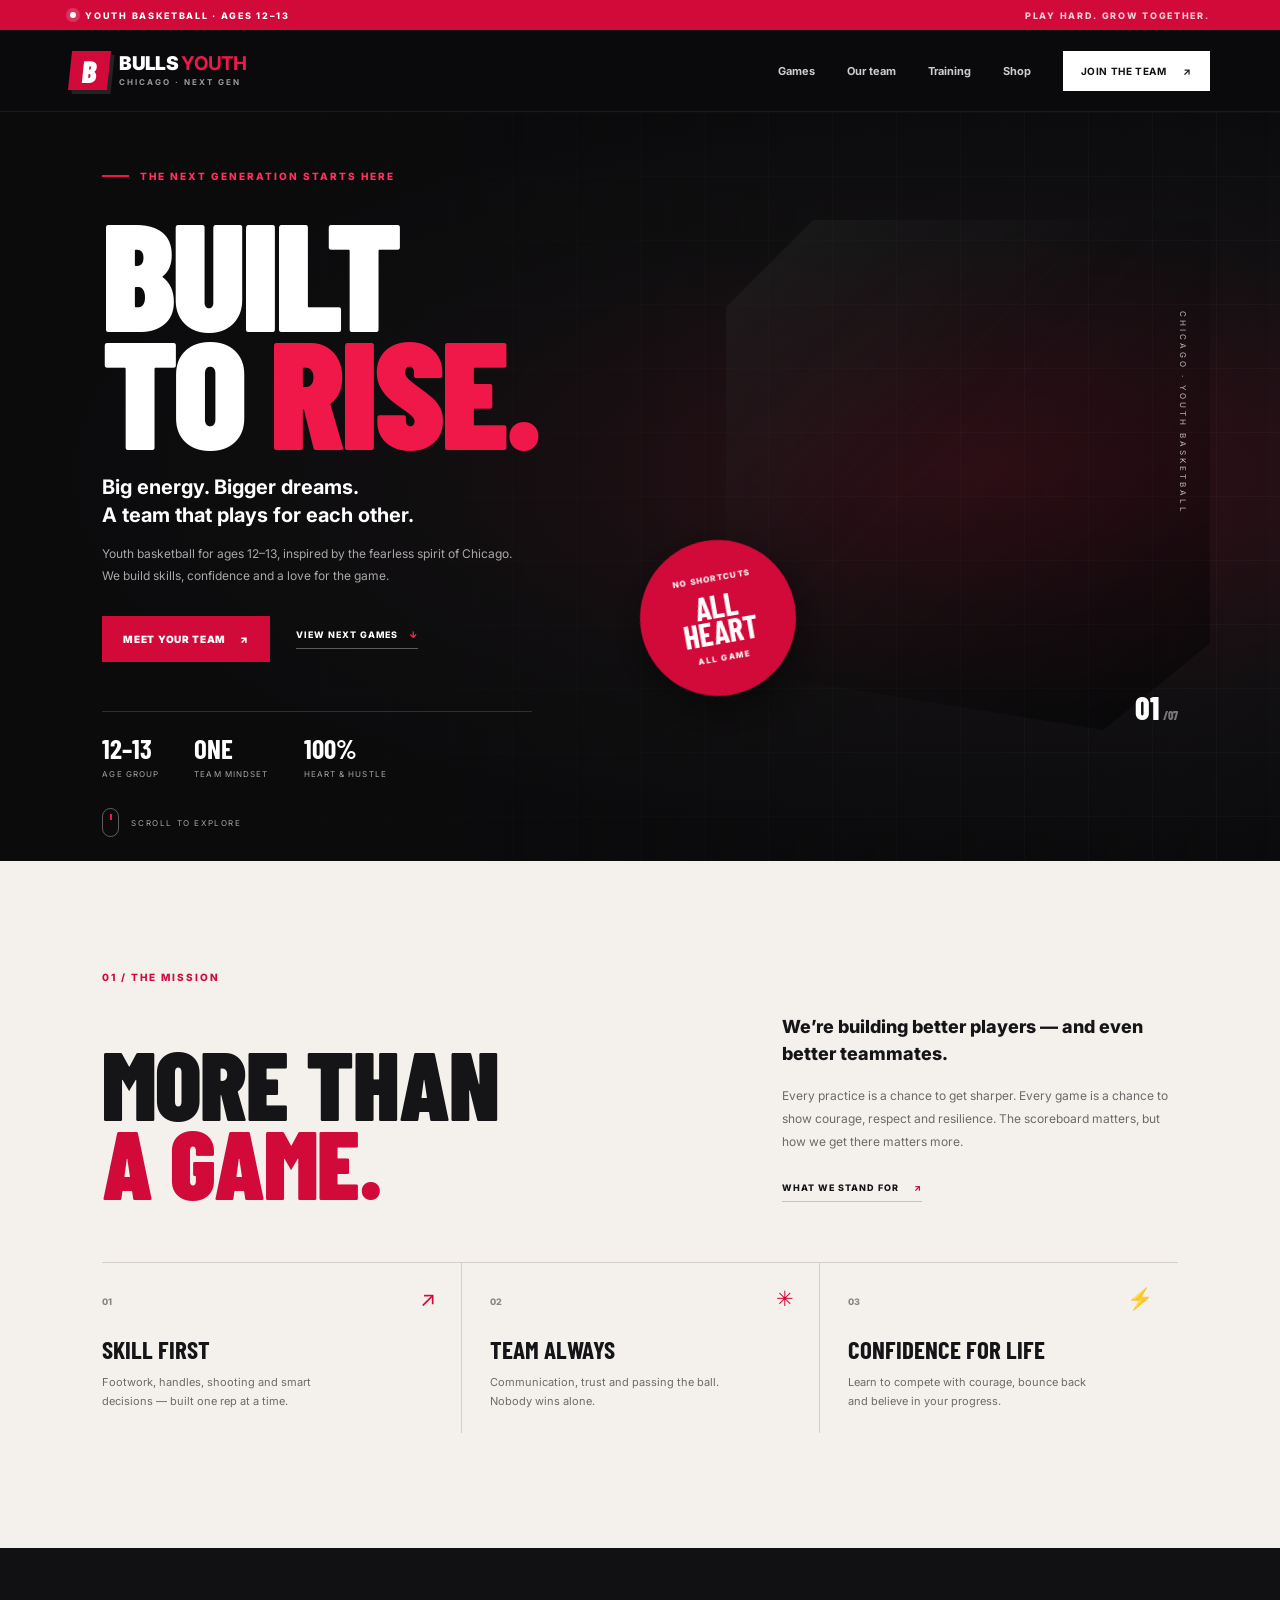
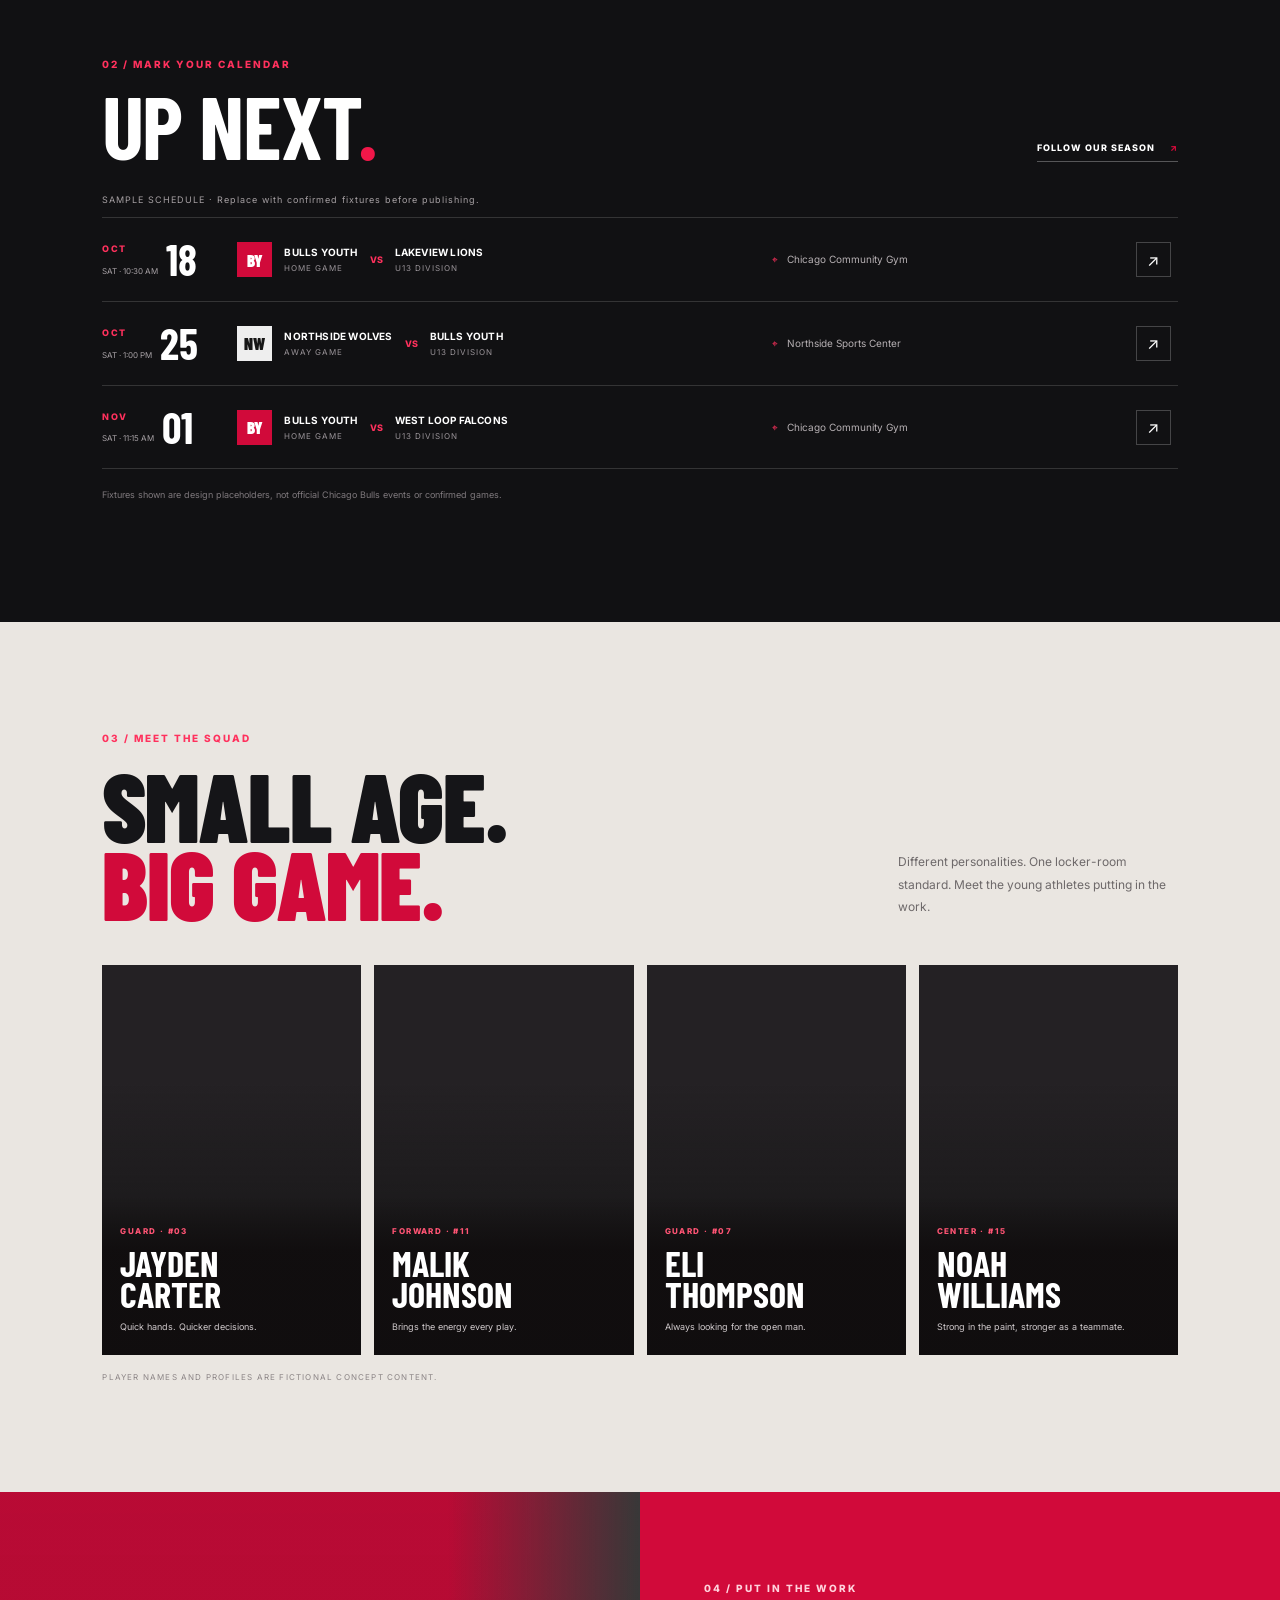
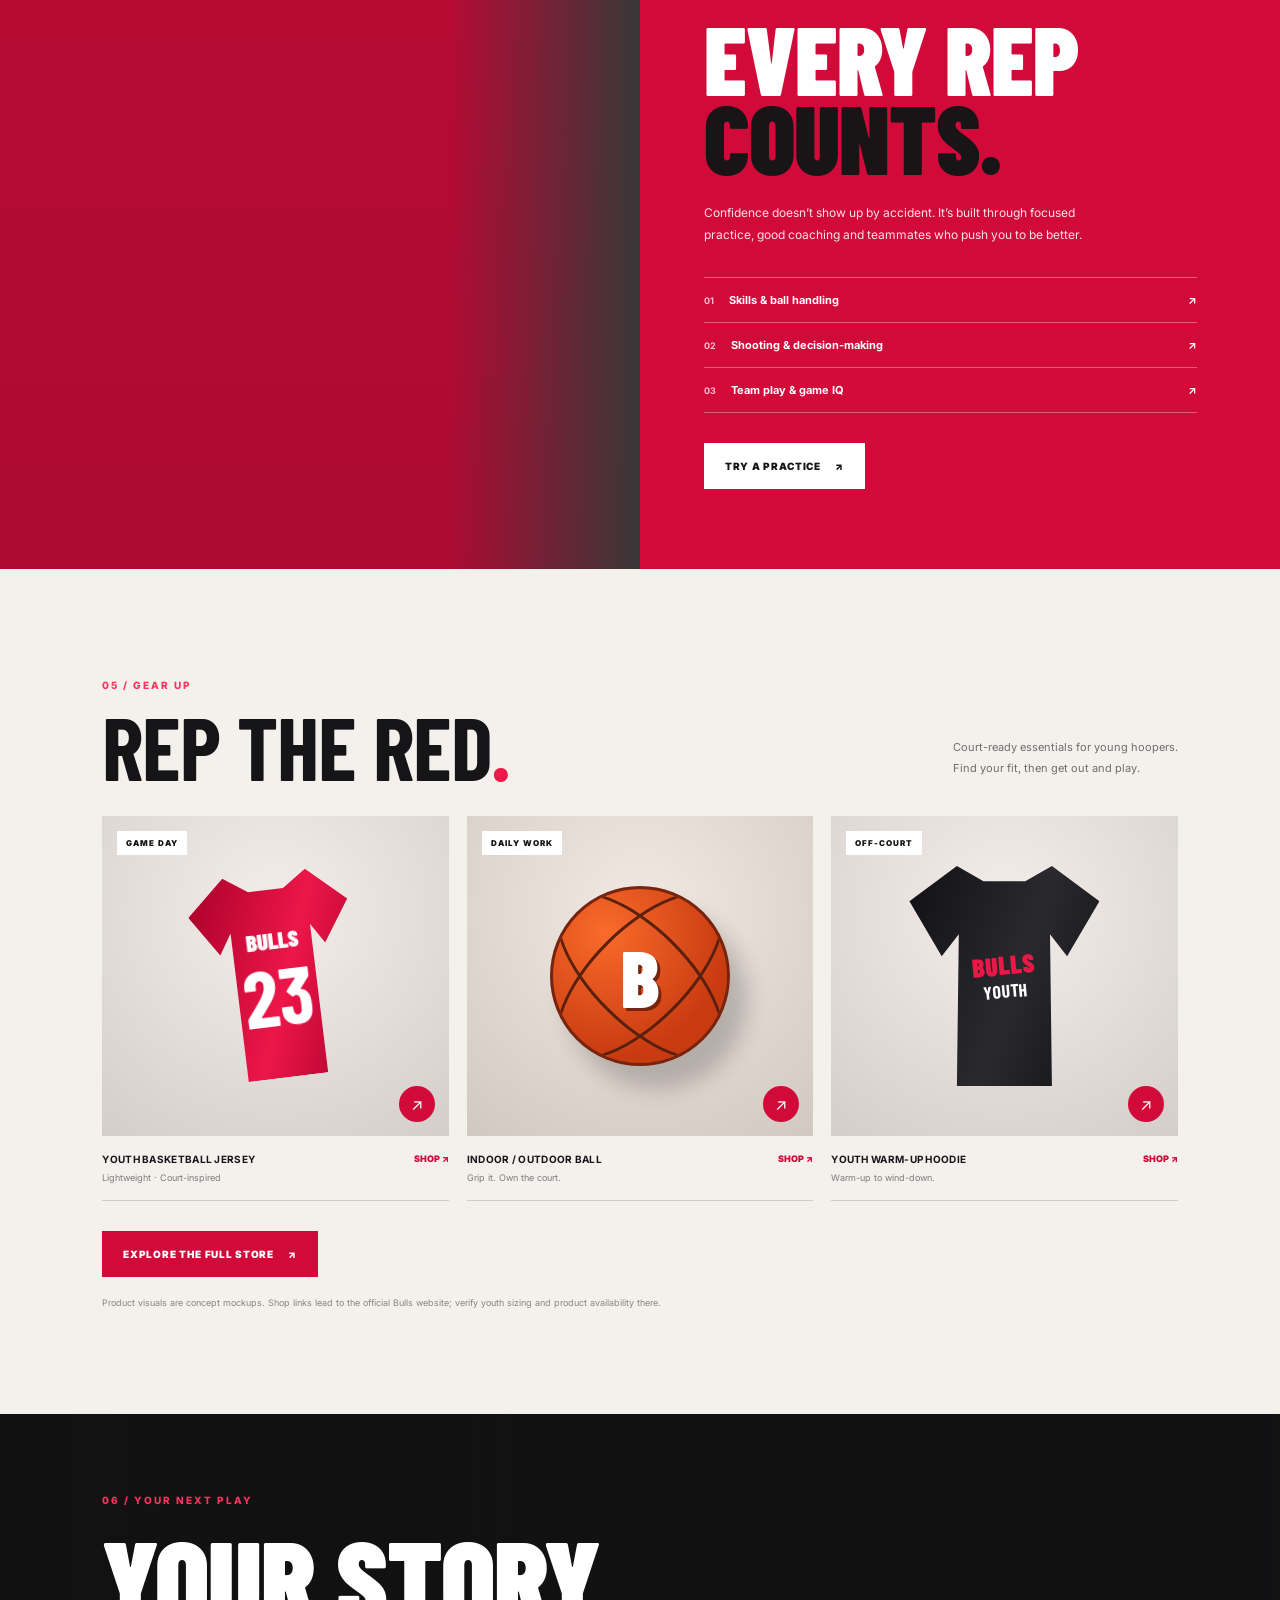
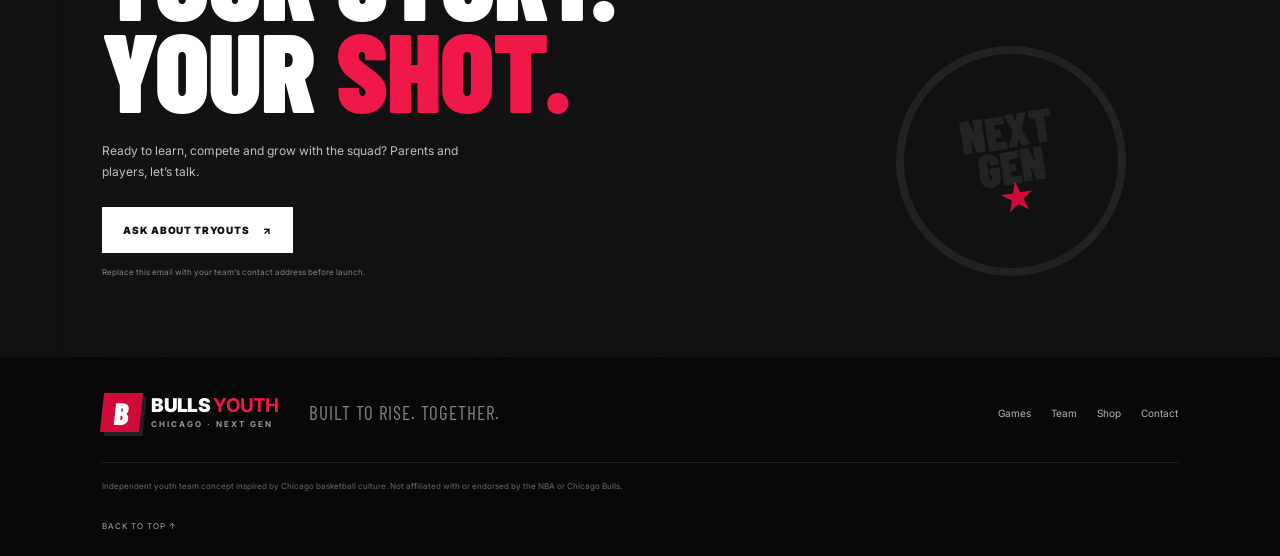
==== commit 32871902: "Add files via upload" ====
--- a/index.html
+++ b/index.html
@@ -1,183 +1,100 @@
 <!DOCTYPE html>
-<html lang="ru">
+<html lang="en">
 <head>
 <meta charset="UTF-8">
-<meta name="viewport" content="width=device-width,initial-scale=1">
-<title>Young Bulls U13 — детская баскетбольная команда</title>
-<meta name="description" content="Young Bulls U13: баскетбольная команда для детей 12–13 лет. Расписание игр, состав, набор в команду и фирменная экипировка.">
+<meta name="viewport" content="width=device-width, initial-scale=1.0">
+<meta name="theme-color" content="#ce123b">
+<meta name="description" content="Meet the next generation of basketball talent. Chicago Bulls-inspired youth basketball team for players ages 12–13.">
+<title>Bulls Youth | Next Generation Basketball</title>
 <link rel="preconnect" href="https://fonts.googleapis.com">
 <link rel="preconnect" href="https://fonts.gstatic.com" crossorigin>
-<link href="https://fonts.googleapis.com/css2?family=Inter:wght@400;600;800&family=Oswald:wght@500;700&display=swap" rel="stylesheet">
-<link rel="stylesheet" href="styles.css">
+<link href="https://fonts.googleapis.com/css2?family=Barlow+Condensed:wght@500;600;700;800;900&family=Inter:wght@400;500;600;700;800&display=swap" rel="stylesheet">
+<link rel="stylesheet" href="style.css">
 </head>
 <body>
+<div class="announcement"><span class="pulse"></span> YOUTH BASKETBALL · AGES 12–13 <span class="announcement-right">PLAY HARD. GROW TOGETHER.</span></div>
+<header class="site-header">
+  <a class="brand" href="#home" aria-label="Bulls Youth home"><span class="brand-mark">B</span><span>BULLS <b>YOUTH</b><small>CHICAGO · NEXT GEN</small></span></a>
+  <button class="menu-toggle" aria-label="Open menu" aria-expanded="false"><i></i><i></i></button>
+  <nav class="nav">
+    <a href="#games">Games</a><a href="#team">Our team</a><a href="#training">Training</a><a href="#shop">Shop</a>
+    <a class="nav-cta" href="#join">JOIN THE TEAM <span>↗</span></a>
+  </nav>
+</header>
+<main>
+<section class="hero section" id="home">
+  <div class="hero-bg"></div><div class="hero-grid"></div>
+  <div class="hero-copy reveal">
+    <div class="eyebrow"><span class="eyebrow-line"></span> THE NEXT GENERATION STARTS HERE</div>
+    <h1>BUILT<br>TO <span>RISE.</span></h1>
+    <p class="hero-sub">Big energy. Bigger dreams.<br>A team that plays for each other.</p>
+    <p class="hero-desc">Youth basketball for ages 12–13, inspired by the fearless spirit of Chicago. We build skills, confidence and a love for the game.</p>
+    <div class="hero-actions"><a class="btn btn-red" href="#join">MEET YOUR TEAM <span>↗</span></a><a class="text-link" href="#games">VIEW NEXT GAMES <span>↓</span></a></div>
+    <div class="hero-stats"><div><strong>12–13</strong><span>AGE GROUP</span></div><div><strong>ONE</strong><span>TEAM MINDSET</span></div><div><strong>100%</strong><span>HEART & HUSTLE</span></div></div>
+  </div>
+  <div class="hero-visual">
+    <div class="hero-image"></div><div class="hero-stamp"><span>NO SHORTCUTS</span><b>ALL<br>HEART</b><span>ALL GAME</span></div>
+    <div class="vertical-label">CHICAGO · YOUTH BASKETBALL</div>
+    <div class="hero-number">01<span>/07</span></div>
+  </div>
+  <a class="scroll-cue" href="#mission"><span></span> SCROLL TO EXPLORE</a>
+</section>
 
-<svg width="0" height="0" style="position:absolute" aria-hidden="true">
-  <symbol id="bull" viewBox="0 0 100 80">
-    <path d="M6 6C8 30 24 40 38 40L41 29C30 29 19 22 6 6Z" fill="#fff"/>
-    <path d="M94 6C92 30 76 40 62 40L59 29C70 29 81 22 94 6Z" fill="#fff"/>
-    <path d="M35 30H65L72 46C72 60 63 71 50 77C37 71 28 60 28 46Z" fill="currentColor"/>
-    <path d="M38 44L48 48L40 52Z M62 44L52 48L60 52Z" fill="#fff"/>
-    <circle cx="43" cy="64" r="3" fill="#fff"/><circle cx="57" cy="64" r="3" fill="#fff"/>
-  </symbol>
-</svg>
-
-<header>
-  <div class="wrap nav">
-    <a href="#hero" class="logo"><svg style="color:var(--red)"><use href="#bull"/></svg>Young Bulls <span style="color:var(--red)">U13</span></a>
-    <button class="burger" aria-label="Меню" aria-expanded="false">☰</button>
-    <nav id="menu" aria-label="Основная навигация">
-      <ul>
-        <li><a href="#games">Игры</a></li>
-        <li><a href="#about">О команде</a></li>
-        <li><a href="#team">Состав</a></li>
-        <li><a href="#shop">Магазин</a></li>
-        <li><a href="#reviews">Отзывы</a></li>
-        <li><a class="btn nav-btn" href="#join">Записаться</a></li>
-      </ul>
-    </nav>
+<section class="mission section" id="mission">
+  <div class="section-kicker reveal">01 / THE MISSION</div>
+  <div class="mission-layout">
+    <h2 class="reveal">MORE THAN<br><span>A GAME.</span></h2>
+    <div class="mission-copy reveal"><p class="lead">We’re building better players — and even better teammates.</p><p>Every practice is a chance to get sharper. Every game is a chance to show courage, respect and resilience. The scoreboard matters, but how we get there matters more.</p><a class="under-link" href="#training">WHAT WE STAND FOR <span>↗</span></a></div>
   </div>
-</header>
-
-<main>
-
-<!-- 1. HERO -->
-<section class="hero" id="hero">
-  <div class="big" aria-hidden="true">23</div>
-  <div class="wrap hero-grid">
-    <div>
-      <p class="eyebrow">Баскетбол для детей 12–13 лет · Чикаго</p>
-      <h1>Расти как <span>настоящий Бык</span></h1>
-      <p>Тренируемся 3 раза в неделю, играем в городской лиге и учимся главному: играть в команде, не сдаваться и любить игру.</p>
-      <div class="cta-row">
-        <a class="btn" href="#join">Записаться на пробную</a>
-        <a class="btn ghost" href="#games">Ближайшие игры</a>
-      </div>
-      <div class="stats">
-        <div><b>12</b><small>игроков</small></div>
-        <div><b>3×</b><small>тренировки в неделю</small></div>
-        <div><b>18</b><small>игр в сезоне</small></div>
-      </div>
-    </div>
-    <div class="hero-card" aria-hidden="true">
-      <svg viewBox="0 0 100 80" style="color:#0b0b0c"><use href="#bull"/></svg>
-      <h3>Первая тренировка бесплатно</h3>
-      <p>Приходи в кроссовках и с хорошим настроением. Остальное дадим мы.</p>
-    </div>
+  <div class="values-grid">
+    <article class="value-card reveal"><span class="value-num">01</span><div class="value-icon">↗</div><h3>SKILL FIRST</h3><p>Footwork, handles, shooting and smart decisions — built one rep at a time.</p></article>
+    <article class="value-card reveal"><span class="value-num">02</span><div class="value-icon">✳</div><h3>TEAM ALWAYS</h3><p>Communication, trust and passing the ball. Nobody wins alone.</p></article>
+    <article class="value-card reveal"><span class="value-num">03</span><div class="value-icon">⚡</div><h3>CONFIDENCE FOR LIFE</h3><p>Learn to compete with courage, bounce back and believe in your progress.</p></article>
   </div>
 </section>
 
-<!-- 2. БЛИЖАЙШИЕ ИГРЫ -->
-<section id="games">
-  <div class="wrap">
-    <p class="eyebrow">Расписание</p>
-    <h2>Ближайшие игры</h2>
-    <p class="lead">Приходи поддержать команду. Вход для болельщиков бесплатный.</p>
-    <div class="games-grid">
-      <article class="next-game">
-        <span class="tag">Следующая игра</span>
-        <div class="vs"><span>Young Bulls</span><i>VS</i><span id="ng-opp">…</span></div>
-        <p id="ng-meta"></p>
-        <div class="countdown" id="countdown" aria-live="off"></div>
-      </article>
-      <div class="games-list" id="games-list"></div>
-    </div>
+<section class="games section" id="games">
+  <div class="section-head reveal"><div><div class="section-kicker">02 / MARK YOUR CALENDAR</div><h2>UP NEXT<span>.</span></h2></div><a class="under-link" href="#join">FOLLOW OUR SEASON <span>↗</span></a></div>
+  <div class="games-note">SAMPLE SCHEDULE · Replace with confirmed fixtures before publishing.</div>
+  <div class="game-list">
+    <article class="game-row reveal"><div class="game-date"><span>OCT</span><strong>18</strong><small>SAT · 10:30 AM</small></div><div class="game-match"><span class="team-mini">BY</span><div><strong>BULLS YOUTH</strong><small>HOME GAME</small></div><span class="versus">VS</span><div><strong>LAKEVIEW LIONS</strong><small>U13 DIVISION</small></div></div><div class="game-location"><span>⌖</span> Chicago Community Gym</div><a href="#join" class="round-arrow" aria-label="Ask about game">↗</a></article>
+    <article class="game-row reveal"><div class="game-date"><span>OCT</span><strong>25</strong><small>SAT · 1:00 PM</small></div><div class="game-match"><span class="team-mini opponent">NW</span><div><strong>NORTHSIDE WOLVES</strong><small>AWAY GAME</small></div><span class="versus">VS</span><div><strong>BULLS YOUTH</strong><small>U13 DIVISION</small></div></div><div class="game-location"><span>⌖</span> Northside Sports Center</div><a href="#join" class="round-arrow" aria-label="Ask about game">↗</a></article>
+    <article class="game-row reveal"><div class="game-date"><span>NOV</span><strong>01</strong><small>SAT · 11:15 AM</small></div><div class="game-match"><span class="team-mini">BY</span><div><strong>BULLS YOUTH</strong><small>HOME GAME</small></div><span class="versus">VS</span><div><strong>WEST LOOP FALCONS</strong><small>U13 DIVISION</small></div></div><div class="game-location"><span>⌖</span> Chicago Community Gym</div><a href="#join" class="round-arrow" aria-label="Ask about game">↗</a></article>
   </div>
+  <p class="fine-print">Fixtures shown are design placeholders, not official Chicago Bulls events or confirmed games.</p>
 </section>
 
-<!-- 3. О КОМАНДЕ / ПРЕИМУЩЕСТВА -->
-<section id="about" class="dark">
-  <div class="wrap">
-    <p class="eyebrow">Почему мы</p>
-    <h2>Больше, чем просто тренировки</h2>
-    <div class="cards">
-      <div class="card"><span class="ico">🏀</span><h3>Сильный тренер</h3><p>Тренер с опытом работы в школьной лиге. Разбираем технику, бросок и игру в защите.</p></div>
-      <div class="card"><span class="ico">🤝</span><h3>Командный дух</h3><p>Ребята учатся доверять партнёрам, помогать друг другу и вместе радоваться победам.</p></div>
-      <div class="card"><span class="ico">🏆</span><h3>Реальные матчи</h3><p>Каждый месяц игры с командами из других районов. Опыт, которого не даст зал.</p></div>
-      <div class="card"><span class="ico">🛡️</span><h3>Безопасность</h3><p>Группы до 12 человек, разминка, работа с нагрузкой по возрасту и внимание к каждому.</p></div>
-    </div>
+<section class="team section" id="team">
+  <div class="team-heading reveal"><div><div class="section-kicker">03 / MEET THE SQUAD</div><h2>SMALL AGE.<br><span>BIG GAME.</span></h2></div><p>Different personalities. One locker-room standard. Meet the young athletes putting in the work.</p></div>
+  <div class="roster-grid">
+    <article class="player-card player-one reveal"><div class="player-photo"></div><div class="player-overlay"><span>GUARD · #03</span><h3>JAYDEN<br>CARTER</h3><p>Quick hands. Quicker decisions.</p></div></article>
+    <article class="player-card player-two reveal"><div class="player-photo"></div><div class="player-overlay"><span>FORWARD · #11</span><h3>MALIK<br>JOHNSON</h3><p>Brings the energy every play.</p></div></article>
+    <article class="player-card player-three reveal"><div class="player-photo"></div><div class="player-overlay"><span>GUARD · #07</span><h3>ELI<br>THOMPSON</h3><p>Always looking for the open man.</p></div></article>
+    <article class="player-card player-four reveal"><div class="player-photo"></div><div class="player-overlay"><span>CENTER · #15</span><h3>NOAH<br>WILLIAMS</h3><p>Strong in the paint, stronger as a teammate.</p></div></article>
   </div>
+  <div class="team-disclaimer">PLAYER NAMES AND PROFILES ARE FICTIONAL CONCEPT CONTENT.</div>
 </section>
 
-<!-- 4. СОСТАВ -->
-<section id="team">
-  <div class="wrap">
-    <p class="eyebrow">Состав сезона</p>
-    <h2>Наша команда</h2>
-    <p class="lead">Ребята, которые выходят на площадку за Young Bulls. Имена вымышленные, замените на реальные.</p>
-    <div class="roster" id="roster"></div>
-  </div>
+<section class="training section" id="training">
+  <div class="training-photo reveal"></div><div class="training-copy reveal"><div class="section-kicker">04 / PUT IN THE WORK</div><h2>EVERY REP<br><span>COUNTS.</span></h2><p>Confidence doesn’t show up by accident. It’s built through focused practice, good coaching and teammates who push you to be better.</p><div class="training-points"><div><b>01</b><span>Skills & ball handling</span><i>↗</i></div><div><b>02</b><span>Shooting & decision-making</span><i>↗</i></div><div><b>03</b><span>Team play & game IQ</span><i>↗</i></div></div><a class="btn btn-light" href="#join">TRY A PRACTICE <span>↗</span></a></div>
 </section>
 
-<!-- 5. МАГАЗИН -->
-<section id="shop" class="dark">
-  <div class="wrap">
-    <div class="shop-head">
-      <div>
-        <p class="eyebrow">Экипировка</p>
-        <h2>Одевайся как команда</h2>
-        <p class="lead">Детская баскетбольная форма и аксессуары Chicago Bulls. Все товары в большом магазине.</p>
-      </div>
-      <a class="btn ghost" href="https://www.nba.com/bulls/shop" target="_blank" rel="noopener">Весь магазин →</a>
-    </div>
-    <div class="products" id="products"></div>
+<section class="shop section" id="shop">
+  <div class="section-head reveal"><div><div class="section-kicker">05 / GEAR UP</div><h2>REP THE RED<span>.</span></h2></div><div class="shop-intro">Court-ready essentials for young hoopers.<br>Find your fit, then get out and play.</div></div>
+  <div class="product-grid">
+    <article class="product-card reveal"><a class="product-image jersey" href="https://www.nba.com/bulls/" target="_blank" rel="noopener" aria-label="Shop basketball jersey"><span class="product-tag">GAME DAY</span><div class="jersey-art"><small>BULLS</small><strong>23</strong></div><span class="product-plus">↗</span></a><div class="product-info"><div><h3>YOUTH BASKETBALL JERSEY</h3><p>Lightweight · Court-inspired</p></div><span class="product-price">SHOP ↗</span></div></article>
+    <article class="product-card reveal"><a class="product-image ball" href="https://www.nba.com/bulls/" target="_blank" rel="noopener" aria-label="Shop basketball"><span class="product-tag">DAILY WORK</span><div class="ball-art">B</div><span class="product-plus">↗</span></a><div class="product-info"><div><h3>INDOOR / OUTDOOR BALL</h3><p>Grip it. Own the court.</p></div><span class="product-price">SHOP ↗</span></div></article>
+    <article class="product-card reveal"><a class="product-image hoodie" href="https://www.nba.com/bulls/" target="_blank" rel="noopener" aria-label="Shop youth hoodie"><span class="product-tag">OFF-COURT</span><div class="hoodie-art"><span>BULLS<br><b>YOUTH</b></span></div><span class="product-plus">↗</span></a><div class="product-info"><div><h3>YOUTH WARM-UP HOODIE</h3><p>Warm-up to wind-down.</p></div><span class="product-price">SHOP ↗</span></div></article>
   </div>
+  <a class="btn btn-red shop-all reveal" href="https://www.nba.com/bulls/" target="_blank" rel="noopener">EXPLORE THE FULL STORE <span>↗</span></a>
+  <p class="fine-print">Product visuals are concept mockups. Shop links lead to the official Bulls website; verify youth sizing and product availability there.</p>
 </section>
 
-<!-- 6. ОТЗЫВЫ + FAQ -->
-<section id="reviews">
-  <div class="wrap">
-    <p class="eyebrow">Родители о нас</p>
-    <h2>Что говорят семьи</h2>
-    <div class="quotes">
-      <blockquote><p>«Сын пришёл застенчивым, а через три месяца уже капитан второй пятёрки. Тренер находит подход к каждому.»</p><cite>Анна, мама Максима, 12 лет</cite></blockquote>
-      <blockquote><p>«Нравится, что тренировки строгие, но с юмором. Дочь не пропускает ни одной и сама собирает сумку.»</p><cite>Игорь, папа Софии, 13 лет</cite></blockquote>
-      <blockquote><p>«Игры по выходным стали семейным ритуалом. Всей роднёй ходим болеть.»</p><cite>Елена, мама Артёма, 12 лет</cite></blockquote>
-    </div>
-    <div class="faq">
-      <h3>Частые вопросы</h3>
-      <details><summary>Нужен ли опыт, чтобы прийти?</summary><p>Нет. Берём и новичков, и тех, кто уже играл. Группы собираем по уровню.</p></details>
-      <details><summary>Что взять на первую тренировку?</summary><p>Спортивную форму, кроссовки для зала и воду. Мяч выдадим.</p></details>
-      <details><summary>Сколько стоит обучение?</summary><p>Первое занятие бесплатно. Стоимость абонемента расскажем после пробной тренировки.</p></details>
-    </div>
-  </div>
+<section class="join section" id="join">
+  <div class="join-bg"></div><div class="join-content reveal"><div class="section-kicker">06 / YOUR NEXT PLAY</div><h2>YOUR STORY.<br>YOUR <span>SHOT.</span></h2><p>Ready to learn, compete and grow with the squad? Parents and players, let’s talk.</p><a class="btn btn-white" href="mailto:team@example.com?subject=Bulls%20Youth%20Tryout%20Enquiry">ASK ABOUT TRYOUTS <span>↗</span></a><small>Replace this email with your team's contact address before launch.</small></div><div class="join-badge">NEXT<br>GEN<br><span>★</span></div>
 </section>
-
-<!-- 7. ЗАПИСЬ -->
-<section id="join" class="join">
-  <div class="wrap join-grid">
-    <div>
-      <p class="eyebrow">Набор открыт</p>
-      <h2>Запишись на пробную тренировку</h2>
-      <p class="lead">Оставьте контакты, и тренер свяжется с вами в течение дня. Осталось 4 места в группе.</p>
-      <ul class="ticks">
-        <li>Бесплатное первое занятие</li>
-        <li>Мячи и манишки выдаём</li>
-        <li>Группы 12–13 лет</li>
-      </ul>
-    </div>
-    <form id="join-form" novalidate>
-      <label>Имя ребёнка<input name="child" required autocomplete="off" placeholder="Например, Максим"></label>
-      <label>Возраст
-        <select name="age" required><option value="12">12 лет</option><option value="13">13 лет</option></select>
-      </label>
-      <label>Телефон родителя<input name="phone" type="tel" required inputmode="tel" placeholder="+7 900 000-00-00"></label>
-      <button class="btn" type="submit">Записаться</button>
-      <p class="form-msg" id="form-msg" role="status"></p>
-    </form>
-  </div>
-</section>
-
 </main>
-
-<footer>
-  <div class="wrap foot">
-    <a href="#hero" class="logo"><svg style="color:var(--red)"><use href="#bull"/></svg>Young Bulls U13</a>
-    <p>Чикаго · Спортзал Windy Court, ул. Примерная, 23 · Пн, Ср, Пт 17:00</p>
-    <p class="small">Независимая детская команда. Не является официальным сайтом NBA или Chicago Bulls.</p>
-  </div>
-</footer>
-
-<script src="app.js"></script>
+<footer class="footer"><a class="brand footer-brand" href="#home"><span class="brand-mark">B</span><span>BULLS <b>YOUTH</b><small>CHICAGO · NEXT GEN</small></span></a><p>BUILT TO RISE. TOGETHER.</p><div class="footer-links"><a href="#games">Games</a><a href="#team">Team</a><a href="#shop">Shop</a><a href="#join">Contact</a></div><small class="legal">Independent youth team concept inspired by Chicago basketball culture. Not affiliated with or endorsed by the NBA or Chicago Bulls.</small><a class="back-top" href="#home">BACK TO TOP ↑</a></footer>
+<script src="script.js"></script>
 </body>
-</html>
+</html>
--- a/style.css
+++ b/style.css
@@ -0,0 +1 @@
+*{box-sizing:border-box} :root{--red:#d10a3a;--red2:#f01749;--black:#0b0b0d;--ink:#151518;--paper:#f4f1ed;--muted:#aaa6a5;--line:rgba(255,255,255,.16);--display:'Barlow Condensed',Impact,sans-serif;--body:'Inter',Arial,sans-serif}html{scroll-behavior:smooth;scroll-padding-top:86px}body{margin:0;background:var(--black);color:#fff;font-family:var(--body);overflow-x:hidden}a{color:inherit;text-decoration:none}button{font:inherit}.announcement{height:30px;background:var(--red);display:flex;align-items:center;gap:9px;padding:0 5.5%;font-size:9px;font-weight:800;letter-spacing:1.7px}.pulse{width:6px;height:6px;background:#fff;border-radius:50%;box-shadow:0 0 0 4px #ffffff2b;animation:pulse 1.8s infinite}.announcement-right{margin-left:auto;opacity:.8}.site-header{height:82px;padding:0 5.5%;display:flex;align-items:center;justify-content:space-between;background:#0b0b0df5;position:sticky;top:0;z-index:20;border-bottom:1px solid #ffffff12;backdrop-filter:blur(14px)}.brand{display:flex;align-items:center;gap:10px;font-size:19px;font-weight:900;letter-spacing:-.7px;line-height:.9}.brand b{color:var(--red2)}.brand small{display:block;font-size:8px;letter-spacing:2px;margin-top:7px;color:#9d999b;font-weight:700}.brand-mark{width:39px;height:39px;display:grid;place-items:center;background:var(--red);font-family:var(--display);font-size:31px;font-weight:900;transform:skew(-6deg);box-shadow:4px 4px 0 #ffffff1a}.nav{display:flex;align-items:center;gap:32px;font-size:11px;font-weight:700;color:#d0ccce}.nav>a:not(.nav-cta){transition:color .2s}.nav>a:not(.nav-cta):hover{color:#ff315d}.nav-cta{background:#fff;color:#101012;padding:14px 18px;font-size:10px;letter-spacing:.6px;transition:background .25s,transform .25s}.nav-cta span,.btn span{margin-left:14px}.nav-cta:hover{background:#ff315d;color:white;transform:translateY(-2px)}.menu-toggle{display:none;background:none;border:0}.section{position:relative;padding-left:8%;padding-right:8%}.hero{min-height:680px;display:grid;grid-template-columns:1fr 1fr;align-items:center;overflow:hidden;padding-top:58px;padding-bottom:82px;background:radial-gradient(ellipse at 78% 48%,#351019 0%,#121012 43%,#0b0b0d 70%)}.hero-bg{position:absolute;inset:0;background:linear-gradient(90deg,#0b0b0d 0%,#0b0b0d 36%,#0b0b0d9c 58%,transparent),url('https://images.unsplash.com/photo-1546519638-68e109498ffc?auto=format&fit=crop&w=1800&q=85') center 43%/cover;opacity:.3;filter:grayscale(1)}.hero-grid{position:absolute;inset:0;background-image:linear-gradient(#ffffff07 1px,transparent 1px),linear-gradient(90deg,#ffffff07 1px,transparent 1px);background-size:64px 64px;mask-image:linear-gradient(90deg,transparent,#000)}.hero-copy,.hero-visual{position:relative;z-index:1}.eyebrow,.section-kicker{font-size:10px;letter-spacing:2px;font-weight:800;color:#ff315d;display:flex;align-items:center;gap:11px}.eyebrow-line{width:27px;height:2px;background:var(--red2)}h1,h2,h3,p{margin-top:0}.hero h1{font-family:var(--display);font-size:clamp(86px,12vw,164px);line-height:.77;letter-spacing:-4px;margin:30px 0 24px;font-weight:900}.hero h1 span,.mission h2 span,.team h2 span,.training h2 span,.join h2 span{color:var(--red2)}.hero-sub{font-size:20px;line-height:1.4;font-weight:700;margin-bottom:14px}.hero-desc{max-width:410px;font-size:12px;line-height:1.9;color:#aaa6aa}.hero-actions{display:flex;align-items:center;gap:26px;margin-top:28px}.btn{display:inline-flex;align-items:center;justify-content:center;padding:17px 21px;font-size:10px;font-weight:900;letter-spacing:.7px;transition:transform .25s,background .25s,color .25s}.btn:hover{transform:translateY(-4px)}.btn-red{background:var(--red);color:#fff}.btn-red:hover{background:#f52a58;box-shadow:0 12px 30px #d10a3a40}.text-link,.under-link{font-size:9px;letter-spacing:1px;font-weight:800;border-bottom:1px solid #ffffff54;padding-bottom:8px}.text-link span{color:#ff315d;margin-left:8px}.hero-stats{display:flex;gap:35px;margin-top:49px;padding-top:20px;border-top:1px solid #ffffff25;max-width:430px}.hero-stats div{display:flex;flex-direction:column;gap:5px}.hero-stats strong{font-family:var(--display);font-size:27px}.hero-stats span{font-size:8px;color:#a9a4a8;letter-spacing:1.1px}.hero-visual{height:510px;display:flex;align-items:center;justify-content:center}.hero-image{position:absolute;width:90%;height:100%;right:-6%;background:url('https://images.unsplash.com/photo-1519861531473-9200262188bf?auto=format&fit=crop&w=1100&q=85') center/cover;filter:grayscale(1) contrast(1.15);clip-path:polygon(18% 0,100% 0,100% 83%,78% 100%,0 88%,0 17%);opacity:.9;animation:float-in 1s both}.hero-image:after{content:"";position:absolute;inset:0;background:linear-gradient(135deg,#d10a3a77,transparent 45%,#0b0b0d88)}.hero-stamp{position:absolute;left:0;bottom:34px;width:156px;height:156px;background:var(--red);border-radius:50%;display:flex;flex-direction:column;align-items:center;justify-content:center;transform:rotate(-10deg);box-shadow:0 15px 50px #0008;animation:rotate-in .9s .3s both}.hero-stamp span{font-size:8px;font-weight:800;letter-spacing:1.3px}.hero-stamp b{font-family:var(--display);font-size:32px;line-height:.82;text-align:center;margin:9px 0}.vertical-label{position:absolute;right:-2%;top:18%;writing-mode:vertical-rl;font-size:8px;letter-spacing:3px;color:#bdb7ba}.hero-number{position:absolute;right:0;bottom:4px;font-family:var(--display);font-size:32px;font-weight:800}.hero-number span{font-size:12px;color:#777;margin-left:4px}.scroll-cue{position:absolute;bottom:24px;left:8%;display:flex;align-items:center;gap:12px;font-size:8px;letter-spacing:1.6px;color:#a7a1a5}.scroll-cue span{height:29px;width:17px;border:1px solid #ffffff55;border-radius:20px;position:relative}.scroll-cue span:after{content:"";position:absolute;top:5px;left:7px;width:2px;height:6px;background:var(--red2);animation:scroll 1.4s infinite}.mission{padding-top:110px;padding-bottom:115px;background:var(--paper);color:var(--ink)}.mission .section-kicker,.training .section-kicker{color:var(--red)}.mission-layout{display:grid;grid-template-columns:1.2fr .8fr;gap:8%;align-items:end;margin:30px 0 60px}.mission h2,.team h2,.training h2,.join h2{font-family:var(--display);font-size:clamp(55px,7.5vw,100px);line-height:.82;letter-spacing:-1px;margin:0;font-weight:900}.mission h2 span{color:var(--red)}.mission-copy{max-width:430px}.lead{font-size:18px;line-height:1.5;font-weight:800}.mission-copy>p:not(.lead){font-size:12px;color:#6d696a;line-height:1.9}.under-link{display:inline-block;border-color:#c8c1c1;margin-top:16px}.under-link span{color:var(--red);margin-left:12px}.values-grid{display:grid;grid-template-columns:repeat(3,1fr);border-top:1px solid #d5cecc}.value-card{position:relative;padding:26px 25px 0 0;min-height:170px}.value-card+.value-card{border-left:1px solid #d5cecc;padding-left:28px}.value-num{font-size:9px;color:#8b8586;font-weight:800}.value-icon{position:absolute;right:25px;top:23px;font-size:21px;color:var(--red)}.value-card h3{font-family:var(--display);font-size:25px;margin:25px 0 9px}.value-card p{font-size:11px;line-height:1.8;color:#6f696b;max-width:260px}.games{padding-top:110px;padding-bottom:110px;background:#111113}.section-head{display:flex;justify-content:space-between;align-items:end;gap:25px;margin-bottom:32px}.section-head h2{font-family:var(--display);font-size:clamp(58px,7vw,88px);line-height:.85;margin:18px 0 0;letter-spacing:-1px}.section-head h2 span{color:var(--red2)}.games .under-link{border-color:#ffffff4a}.games-note{font-size:9px;letter-spacing:1px;color:#a6a0a3;margin-bottom:12px}.game-list{border-top:1px solid #ffffff25}.game-row{display:grid;grid-template-columns:115px 1.5fr 1fr 42px;gap:20px;align-items:center;padding:22px 0;border-bottom:1px solid #ffffff25;transition:padding .25s,background .25s}.game-row:hover{padding-left:12px;padding-right:12px;background:#ffffff05}.game-date{display:grid;grid-template-columns:auto 1fr;align-items:center;column-gap:8px}.game-date span{font-size:9px;letter-spacing:1.4px;color:#ff315d;font-weight:800}.game-date strong{grid-row:span 2;font-family:var(--display);font-size:43px;line-height:.9}.game-date small{font-size:8px;color:#a7a1a5;white-space:nowrap;margin-top:5px}.game-match{display:flex;align-items:center;gap:12px}.team-mini{width:35px;height:35px;display:grid;place-items:center;background:var(--red);font-family:var(--display);font-size:17px;font-weight:900;flex-shrink:0}.team-mini.opponent{background:#eee;color:#151515}.game-match div{min-width:0}.game-match div strong{display:block;font-size:10px;letter-spacing:.2px;white-space:nowrap}.game-match div small{display:block;font-size:8px;color:#999398;margin-top:5px;letter-spacing:1px}.versus{font-size:9px;color:#ff315d;font-weight:800}.game-location{font-size:10px;color:#b6b0b3}.game-location span{color:#ff315d;margin-right:6px}.round-arrow{width:35px;height:35px;border:1px solid #ffffff38;display:grid;place-items:center;transition:background .2s}.round-arrow:hover{background:var(--red);border-color:var(--red)}.fine-print{font-size:9px;line-height:1.7;color:#7f797d;margin-top:18px}.team{padding-top:110px;padding-bottom:110px;background:#eae6e1;color:var(--ink)}.team-heading{display:flex;justify-content:space-between;align-items:end;margin-bottom:42px;gap:30px}.team h2{margin-top:22px}.team h2 span{color:var(--red)}.team-heading>p{max-width:280px;font-size:12px;line-height:1.9;color:#6e696a;margin-bottom:4px}.roster-grid{display:grid;grid-template-columns:repeat(4,1fr);gap:13px}.player-card{height:390px;position:relative;overflow:hidden;background:#242124}.player-photo{position:absolute;inset:0;background-size:cover;background-position:center;filter:grayscale(1);transition:transform .6s,filter .4s}.player-one .player-photo{background-image:linear-gradient(0deg,#1a1115,transparent 70%),url('https://images.unsplash.com/photo-1519861531473-9200262188bf?auto=format&fit=crop&w=700&q=80')}.player-two .player-photo{background-image:linear-gradient(0deg,#1a1115,transparent 70%),url('https://images.unsplash.com/photo-1546519638-68e109498ffc?auto=format&fit=crop&w=700&q=80')}.player-three .player-photo{background-image:linear-gradient(0deg,#1a1115,transparent 70%),url('https://images.unsplash.com/photo-1574623452334-1e0ac2b3bc76?auto=format&fit=crop&w=700&q=80')}.player-four .player-photo{background-image:linear-gradient(0deg,#1a1115,transparent 70%),url('https://images.unsplash.com/photo-1519861531473-9200262188bf?auto=format&fit=crop&w=700&q=80')}.player-card:hover .player-photo{transform:scale(1.06);filter:grayscale(.3)}.player-overlay{position:absolute;bottom:0;left:0;right:0;padding:22px 18px;color:#fff;background:linear-gradient(transparent,#100d0ef0 35%)}.player-overlay>span{font-size:8px;letter-spacing:1.4px;color:#ff5474;font-weight:800}.player-overlay h3{font-family:var(--display);font-size:36px;line-height:.85;margin:10px 0}.player-overlay p{font-size:9px;color:#d0cacc;line-height:1.5;margin:0}.team-disclaimer{font-size:8px;letter-spacing:1.2px;color:#8c8586;margin-top:17px}.training{display:grid;grid-template-columns:1fr 1fr;min-height:620px;padding:0;background:var(--red)}.training-photo{min-height:600px;background:linear-gradient(0deg,#140c0c30,#140c0c20),url('https://images.unsplash.com/photo-1519861531473-9200262188bf?auto=format&fit=crop&w=1200&q=85') center/cover;filter:grayscale(1);position:relative}.training-photo:after{content:"";position:absolute;inset:0;background:linear-gradient(90deg,transparent 70%,#d10a3a)}.training-copy{padding:90px 13% 80px 10%;background:var(--red)}.training .section-kicker{color:#ffd2dc}.training h2{margin:25px 0;color:#fff}.training h2 span{color:#191517}.training-copy>p{font-size:12px;line-height:1.9;color:#ffe0e6;max-width:390px;margin-bottom:30px}.training-points{border-top:1px solid #ffffff55;margin-bottom:30px}.training-points div{display:flex;align-items:center;gap:15px;padding:15px 0;border-bottom:1px solid #ffffff55;font-size:11px;font-weight:700}.training-points b{font-size:9px;color:#ffc0cf}.training-points i{margin-left:auto;font-style:normal}.btn-light{background:#fff;color:#171416}.btn-light:hover{background:#171416;color:#fff}.shop{padding-top:110px;padding-bottom:95px;background:var(--paper);color:var(--ink)}.shop-intro{font-size:11px;line-height:1.9;color:#716b6c;margin-bottom:5px}.product-grid{display:grid;grid-template-columns:repeat(3,1fr);gap:18px}.product-card{min-width:0}.product-image{height:320px;display:flex;align-items:center;justify-content:center;position:relative;overflow:hidden;background:#dfd9d5}.product-tag{position:absolute;top:15px;left:15px;background:#fff;padding:7px 9px;font-size:8px;letter-spacing:1px;font-weight:900;z-index:2}.product-plus{position:absolute;bottom:14px;right:14px;width:36px;height:36px;border-radius:50%;display:grid;place-items:center;background:var(--red);color:#fff;font-size:16px;transition:transform .25s}.product-image:hover .product-plus{transform:rotate(45deg)}.jersey{background:radial-gradient(circle at 50% 30%,#f4eeea,#d4cdca)}.jersey-art{width:160px;height:205px;background:linear-gradient(110deg,#a8002a,#ed1649 55%,#a9002c);clip-path:polygon(24% 0,39% 8%,61% 8%,76% 0,100% 17%,83% 37%,75% 27%,75% 100%,25% 100%,25% 27%,17% 37%,0 17%);display:flex;align-items:center;flex-direction:column;color:#fff;padding-top:53px;transform:rotate(-7deg);filter:drop-shadow(15px 15px 10px #0003);transition:transform .4s}.jersey-art small{font-family:var(--display);font-size:23px;font-weight:900}.jersey-art strong{font-family:var(--display);font-size:80px;line-height:1}.jersey:hover .jersey-art{transform:rotate(0) scale(1.06)}.ball{background:radial-gradient(circle at 50% 30%,#f1e9e3,#d2c8c2)}.ball-art{width:180px;height:180px;border-radius:50%;background:radial-gradient(circle at 30% 25%,#fa6a2b,#c83b10 70%);border:3px solid #76240d;display:grid;place-items:center;font-family:var(--display);font-size:80px;font-weight:900;color:#fff;text-shadow:3px 3px #76240d;box-shadow:17px 23px 22px #0003;position:relative;overflow:hidden;transition:transform .4s}.ball-art:before,.ball-art:after{content:"";position:absolute;border:3px solid #59200f;border-radius:50%;width:210px;height:90px;transform:rotate(45deg)}.ball-art:after{transform:rotate(-45deg)}.ball:hover .ball-art{transform:rotate(15deg) scale(1.05)}.hoodie{background:radial-gradient(circle at 50% 30%,#f4eeea,#d4cdca)}.hoodie-art{width:190px;height:220px;background:linear-gradient(110deg,#111115,#2a292d 55%,#111115);clip-path:polygon(25% 0,39% 7%,61% 7%,75% 0,100% 16%,83% 41%,74% 31%,75% 100%,25% 100%,26% 31%,17% 41%,0 16%);display:grid;place-items:center;color:white;filter:drop-shadow(14px 18px 10px #0003);transition:transform .4s}.hoodie-art span{text-align:center;font-family:var(--display);font-size:26px;line-height:.9;font-weight:900;color:#e91847;transform:rotate(-5deg)}.hoodie-art b{font-size:18px;color:#fff}.hoodie:hover .hoodie-art{transform:scale(1.06)}.product-info{display:flex;align-items:start;justify-content:space-between;gap:12px;padding:17px 0;border-bottom:1px solid #d2cbca}.product-info h3{font-size:10px;letter-spacing:.3px;margin-bottom:7px}.product-info p{font-size:9px;color:#81797b;margin:0}.product-price{font-size:9px;color:var(--red);font-weight:900;white-space:nowrap}.shop-all{margin-top:30px}.shop .fine-print{color:#8a8385}.join{min-height:490px;display:flex;align-items:center;overflow:hidden;background:#121113;padding-top:80px;padding-bottom:80px}.join-bg{position:absolute;inset:0;background:linear-gradient(90deg,#121113 0%,#121113e8 48%,#12111355 100%),url('https://images.unsplash.com/photo-1546519638-68e109498ffc?auto=format&fit=crop&w=1600&q=85') center 45%/cover;filter:grayscale(1)}.join-content{position:relative;z-index:1;max-width:590px}.join h2{font-size:clamp(70px,9vw,112px);margin:25px 0}.join h2 span{color:var(--red2)}.join-content>p{font-size:12px;line-height:1.8;color:#c4bec1;max-width:370px}.btn-white{background:#fff;color:#111;margin-top:12px}.btn-white:hover{background:var(--red);color:#fff}.join-content>small{display:block;color:#888185;font-size:8px;margin-top:14px}.join-badge{position:absolute;right:12%;bottom:15%;font-family:var(--display);font-weight:900;font-size:47px;line-height:.76;text-align:center;color:#ffffff14;transform:rotate(-9deg);border:8px solid #ffffff12;border-radius:50%;width:230px;height:230px;display:flex;flex-direction:column;align-items:center;justify-content:center}.join-badge span{font-size:35px;color:#d10a3a}.footer{padding:36px 8% 25px;background:#080809;display:flex;align-items:center;gap:30px;flex-wrap:wrap}.footer-brand{flex-shrink:0}.footer>p{font-family:var(--display);font-size:19px;letter-spacing:1px;margin:0;color:#888185}.footer-links{display:flex;gap:20px;margin-left:auto;font-size:10px;color:#b9b2b5}.footer-links a:hover,.back-top:hover{color:#ff315d}.legal{width:100%;border-top:1px solid #ffffff18;padding-top:18px;color:#6f696c;font-size:8px}.back-top{font-size:8px;letter-spacing:1px;color:#aaa3a6}.reveal{opacity:0;transform:translateY(24px);transition:opacity .7s ease,transform .7s ease}.reveal.visible{opacity:1;transform:translateY(0)}@keyframes pulse{50%{box-shadow:0 0 0 7px #ffffff08}}@keyframes scroll{0%{transform:translateY(0);opacity:1}100%{transform:translateY(10px);opacity:0}}@keyframes float-in{from{opacity:0;transform:translateX(40px) scale(1.04)}to{opacity:.9;transform:translateX(0) scale(1)}}@keyframes rotate-in{from{opacity:0;transform:rotate(25deg) scale(.65)}to{opacity:1;transform:rotate(-10deg) scale(1)}}@media(max-width:1050px){.section{padding-left:6%;padding-right:6%}.hero{padding-left:6%;padding-right:6%}.hero h1{font-size:clamp(82px,12vw,130px)}.game-row{grid-template-columns:100px 1.5fr .8fr 38px;gap:12px}.game-match{gap:8px}.game-match div strong{font-size:9px}.player-card{height:330px}.player-overlay h3{font-size:30px}.training-copy{padding-left:8%;padding-right:8%}}@media(max-width:760px){.announcement{padding:0 5%;font-size:8px}.announcement-right{font-size:7px}.site-header{height:70px;padding:0 5%}.menu-toggle{display:flex;flex-direction:column;gap:6px;padding:10px}.menu-toggle i{width:24px;height:2px;background:#fff;display:block;transition:.2s}.nav{display:none;position:absolute;top:69px;left:0;right:0;padding:25px 5% 30px;background:#0b0b0d;flex-direction:column;align-items:stretch;gap:23px;border-bottom:1px solid #ffffff22}.nav.open{display:flex}.nav-cta{text-align:center}.hero{grid-template-columns:1fr;padding-top:65px;padding-bottom:90px;min-height:auto}.hero-bg{background-position:60% center;opacity:.2}.hero-copy{z-index:2}.hero h1{font-size:clamp(95px,22vw,145px);margin-top:28px}.hero-desc{max-width:340px}.hero-visual{height:340px;margin-top:35px;width:100%}.hero-image{width:88%;right:2%}.hero-stamp{width:118px;height:118px;left:1%;bottom:15px}.hero-stamp b{font-size:25px}.vertical-label{right:-1%}.hero-number{right:3%;bottom:0}.hero-stats{gap:23px;margin-top:36px}.hero-stats strong{font-size:23px}.scroll-cue{left:6%;bottom:20px}.mission,.games,.team,.shop{padding-top:75px;padding-bottom:75px}.mission-layout{grid-template-columns:1fr;gap:25px;margin:25px 0 38px}.mission h2,.team h2,.training h2{font-size:clamp(65px,15vw,90px)}.lead{font-size:17px}.values-grid{grid-template-columns:1fr}.value-card,.value-card+.value-card{border-left:0;border-bottom:1px solid #d5cecc;padding:20px 0;min-height:140px}.value-card h3{margin-top:20px}.value-icon{right:8px;top:18px}.section-head{align-items:start;flex-direction:column;margin-bottom:27px}.section-head h2{font-size:72px}.games .under-link{margin-top:0}.game-row{grid-template-columns:72px 1fr 35px;gap:10px;padding:18px 0}.game-date{column-gap:5px}.game-date strong{font-size:36px}.game-date small{font-size:7px;grid-column:1/3}.game-match{gap:7px;flex-wrap:wrap}.team-mini{width:28px;height:28px;font-size:14px}.game-match div strong{font-size:8px;white-space:normal}.game-match div small{font-size:7px}.versus{font-size:8px}.game-location{grid-column:2/3;font-size:9px;margin-top:0}.round-arrow{grid-column:3;grid-row:1/3}.team-heading{display:block;margin-bottom:30px}.team-heading>p{margin-top:25px}.roster-grid{grid-template-columns:repeat(2,1fr);gap:10px}.player-card{height:330px}.player-overlay{padding:17px 13px}.player-overlay h3{font-size:31px}.training{grid-template-columns:1fr}.training-photo{min-height:330px;background-position:center 40%}.training-photo:after{background:linear-gradient(0deg,var(--red),transparent 35%)}.training-copy{padding:45px 7% 60px}.training h2{font-size:clamp(70px,16vw,95px)}.shop-intro{margin-top:0}.product-grid{grid-template-columns:1fr;gap:30px}.product-image{height:330px}.product-info h3{font-size:11px}.join{min-height:500px;padding-top:70px;padding-bottom:70px}.join h2{font-size:clamp(72px,17vw,100px)}.join-badge{right:-50px;bottom:7%;width:170px;height:170px;font-size:35px;opacity:.7}.footer{padding:32px 6% 22px;gap:18px}.footer>p{width:100%;order:3}.footer-links{margin-left:0;width:100%;order:2}.legal{order:4;line-height:1.8}.back-top{margin-left:auto}}@media(max-width:380px){.hero-actions{align-items:flex-start;flex-direction:column;gap:18px}.hero-stats{gap:15px}.hero-stats span{font-size:7px}.player-card{height:280px}.player-overlay h3{font-size:26px}.game-match div strong{max-width:90px}.game-date strong{font-size:31px}}@media(prefers-reduced-motion:reduce){*,*:before,*:after{animation-duration:.01ms!important;animation-iteration-count:1!important;scroll-behavior:auto!important;transition-duration:.01ms!important}.reveal{opacity:1;transform:none}}
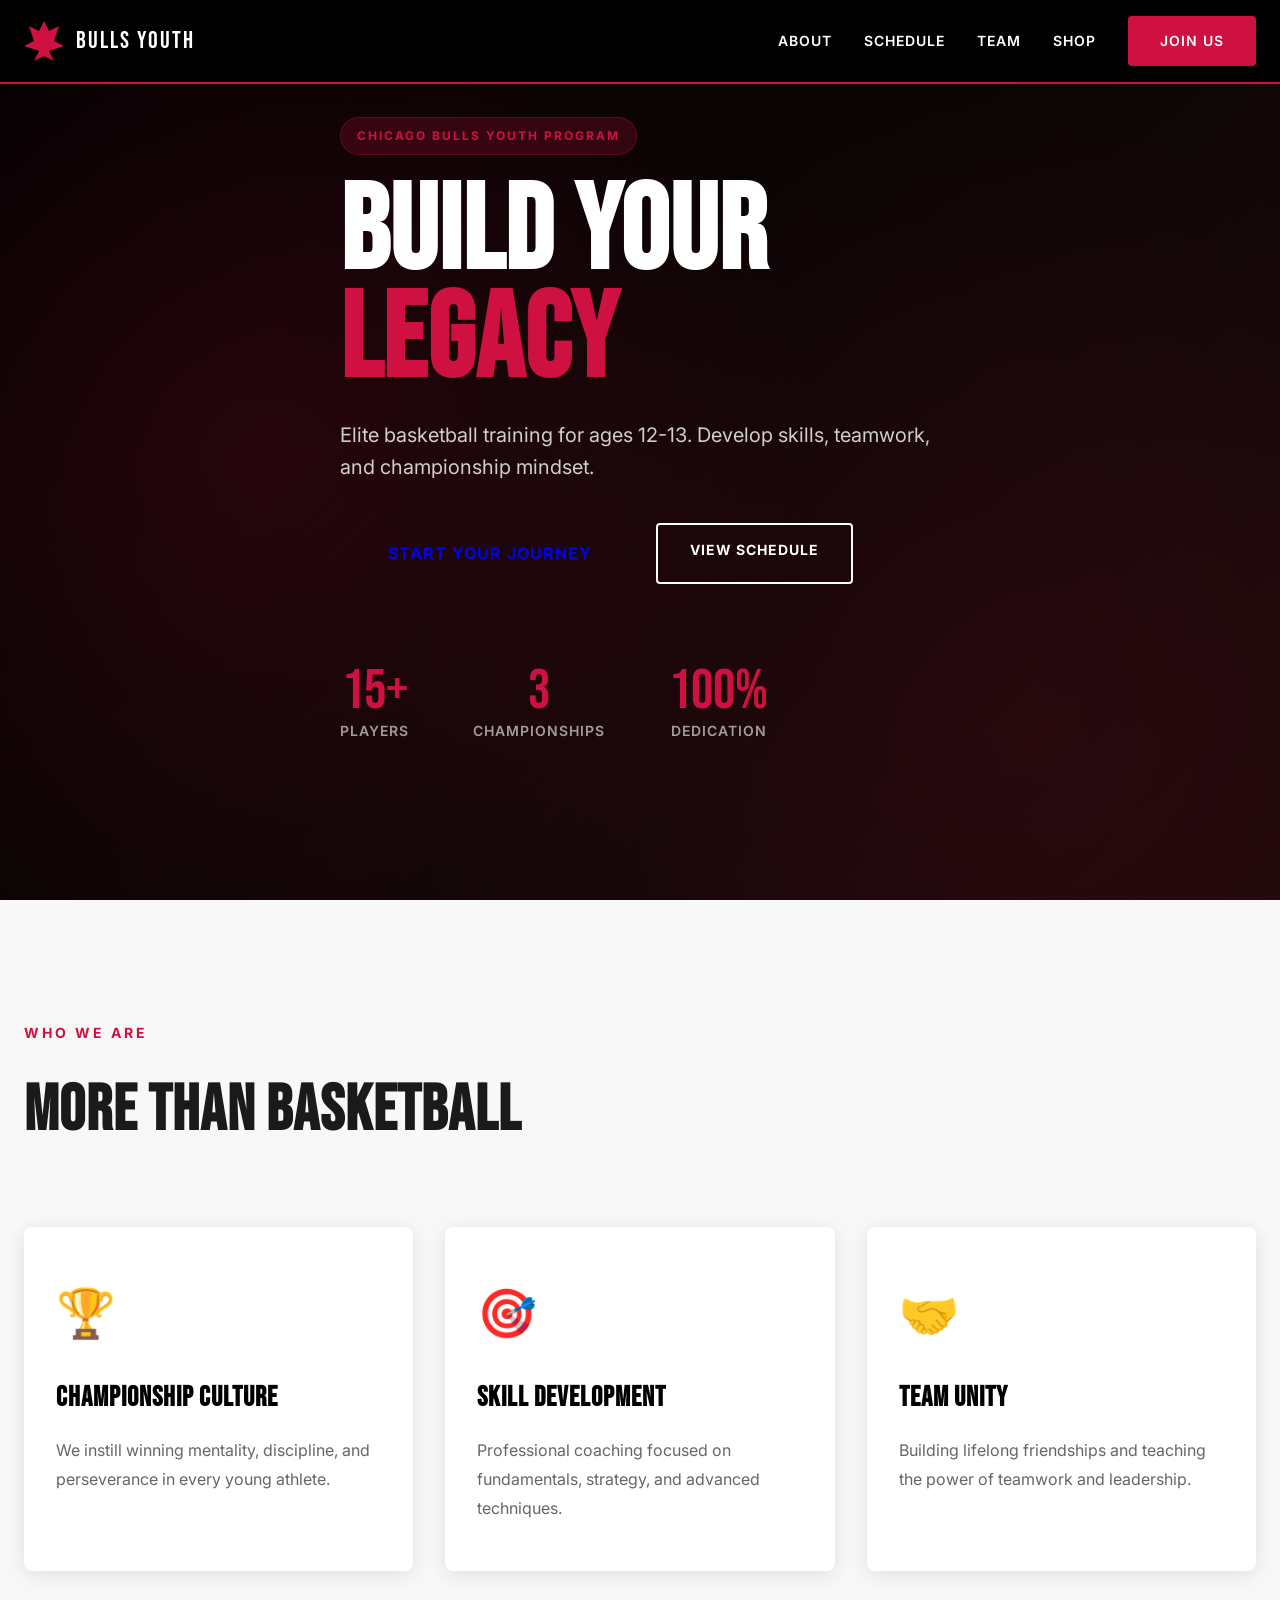
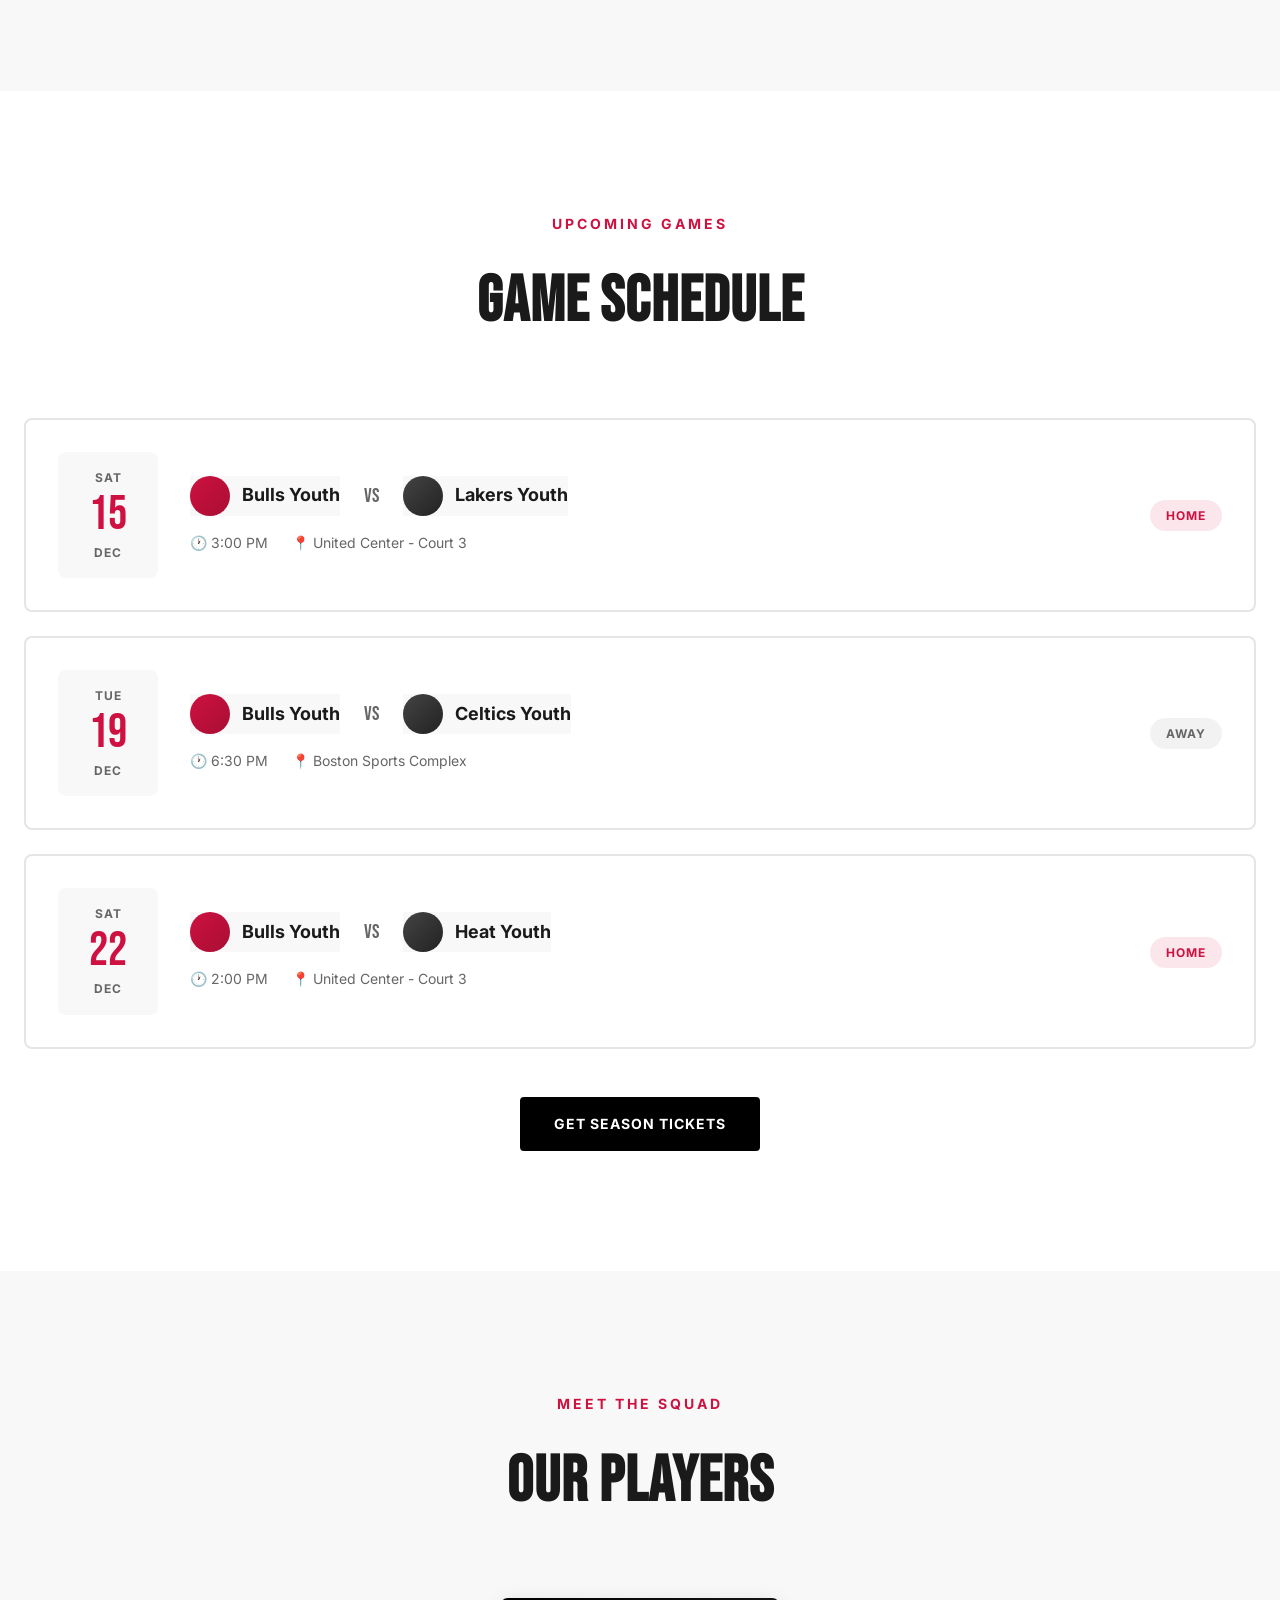
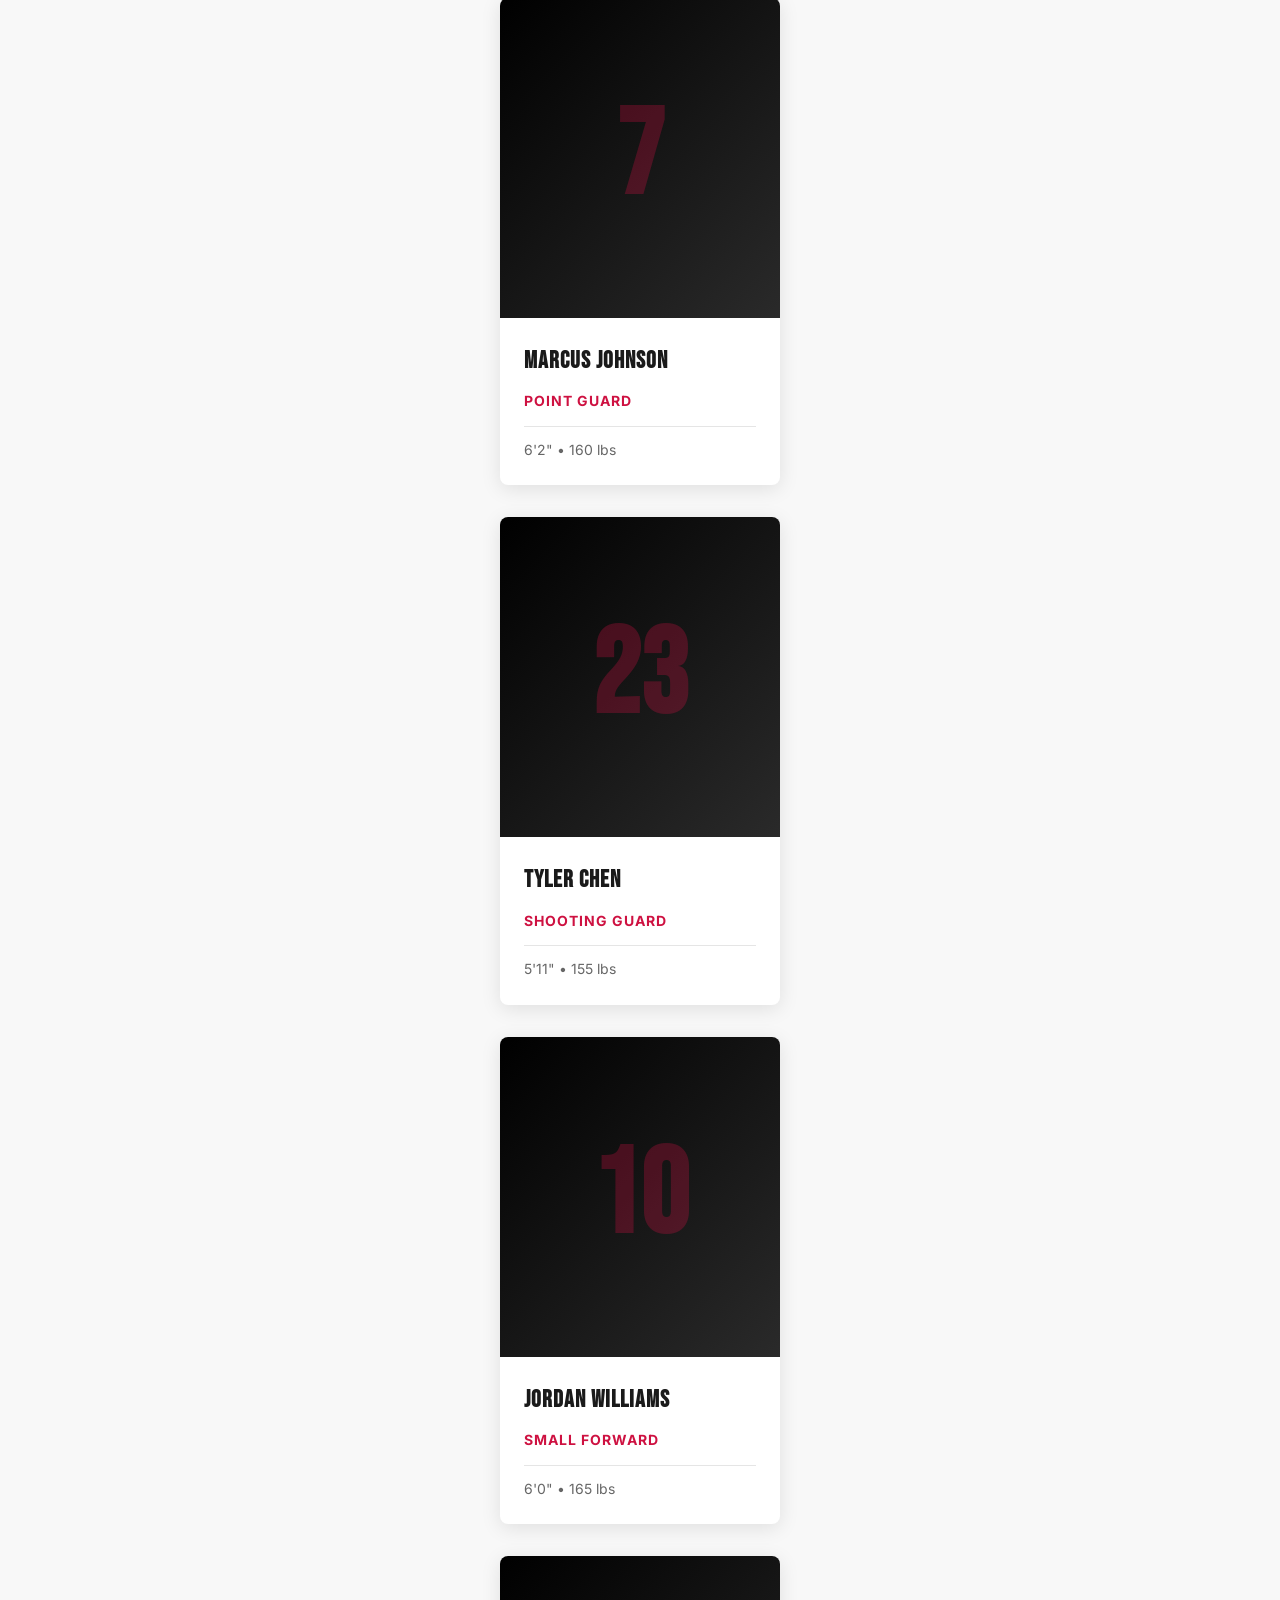
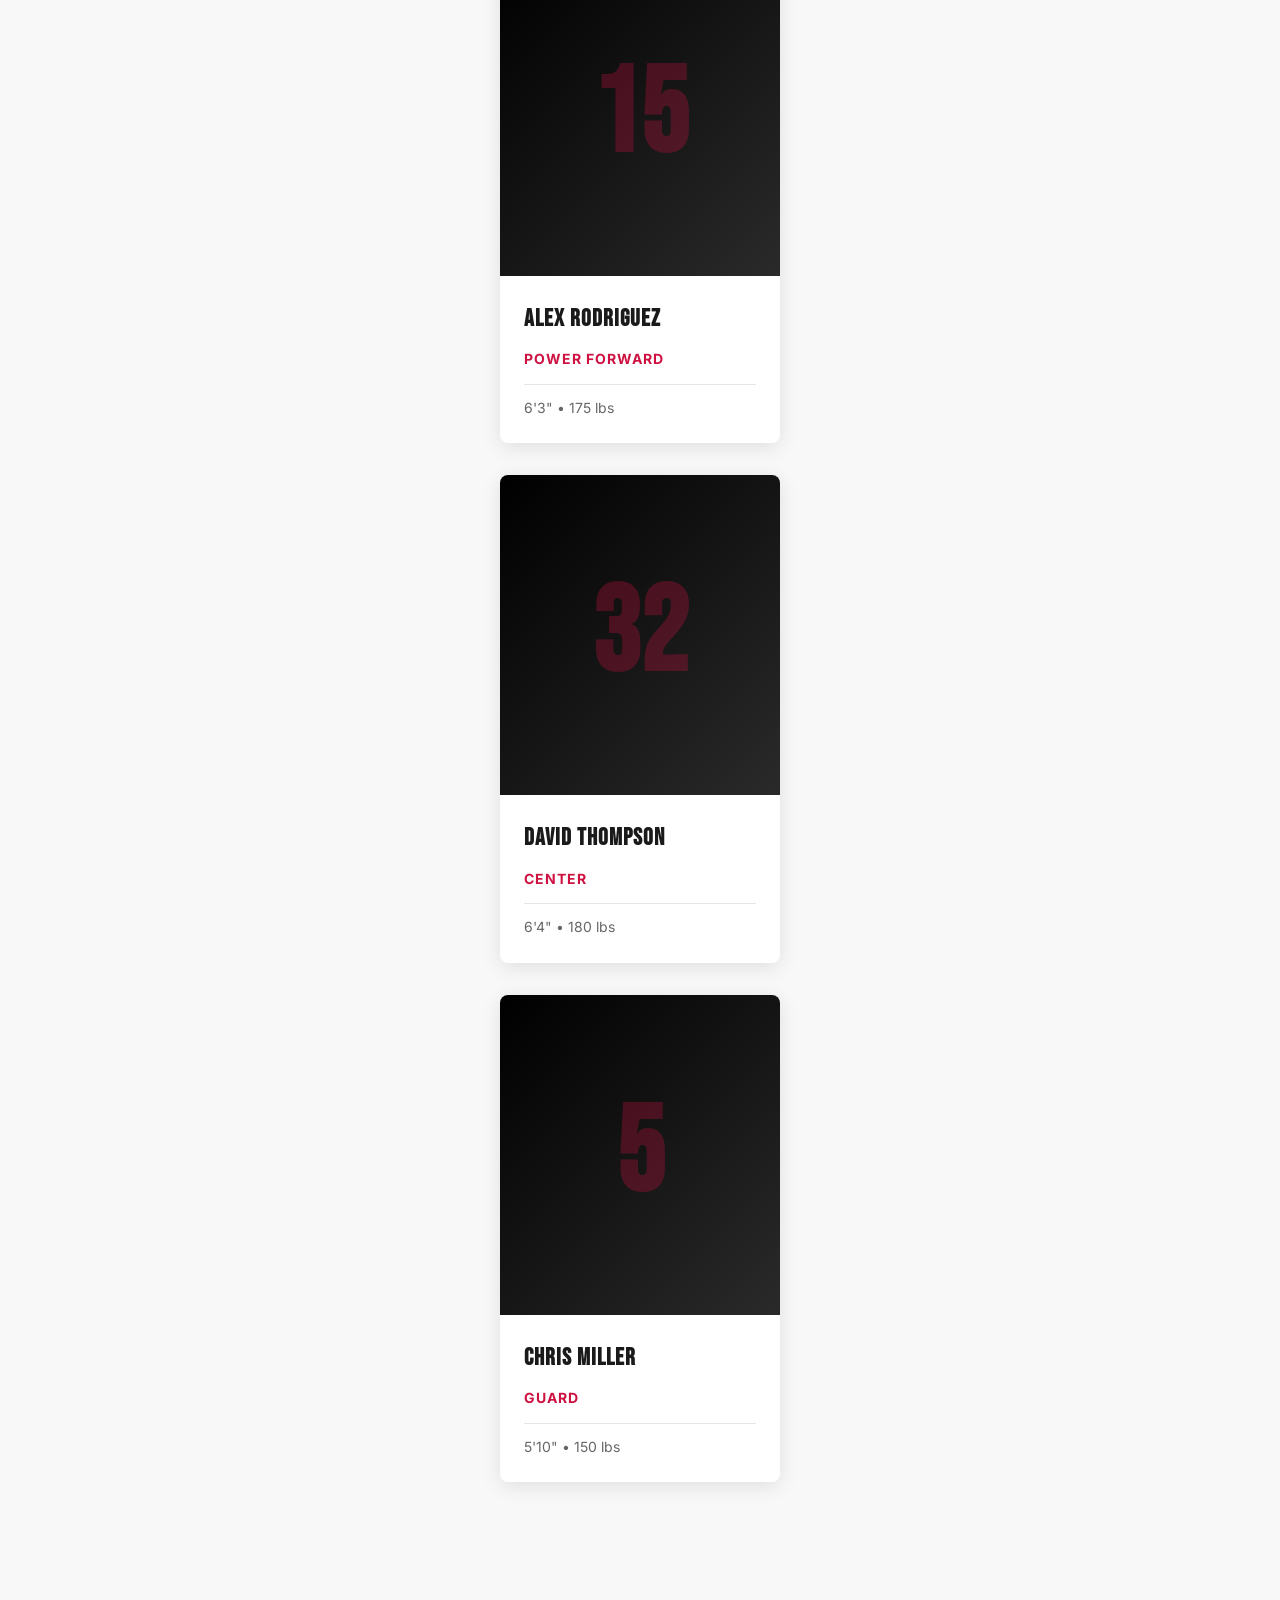
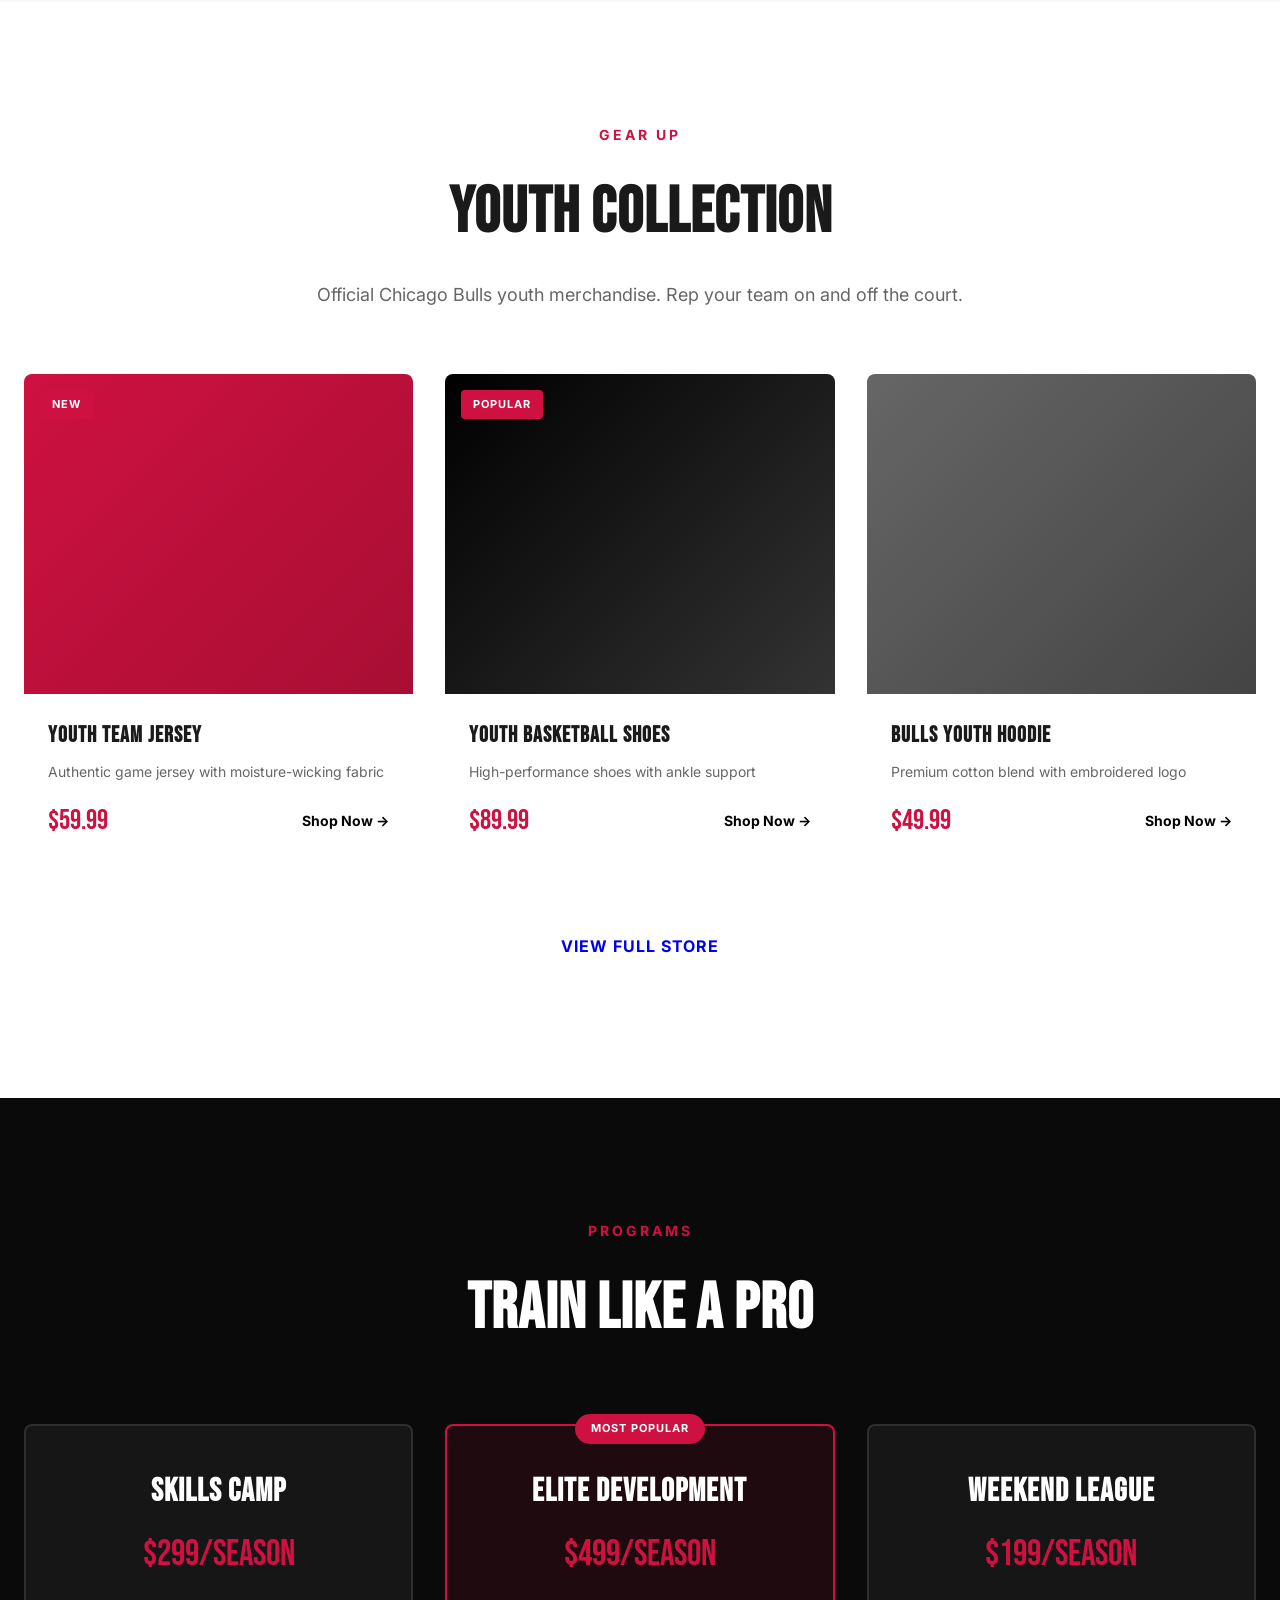
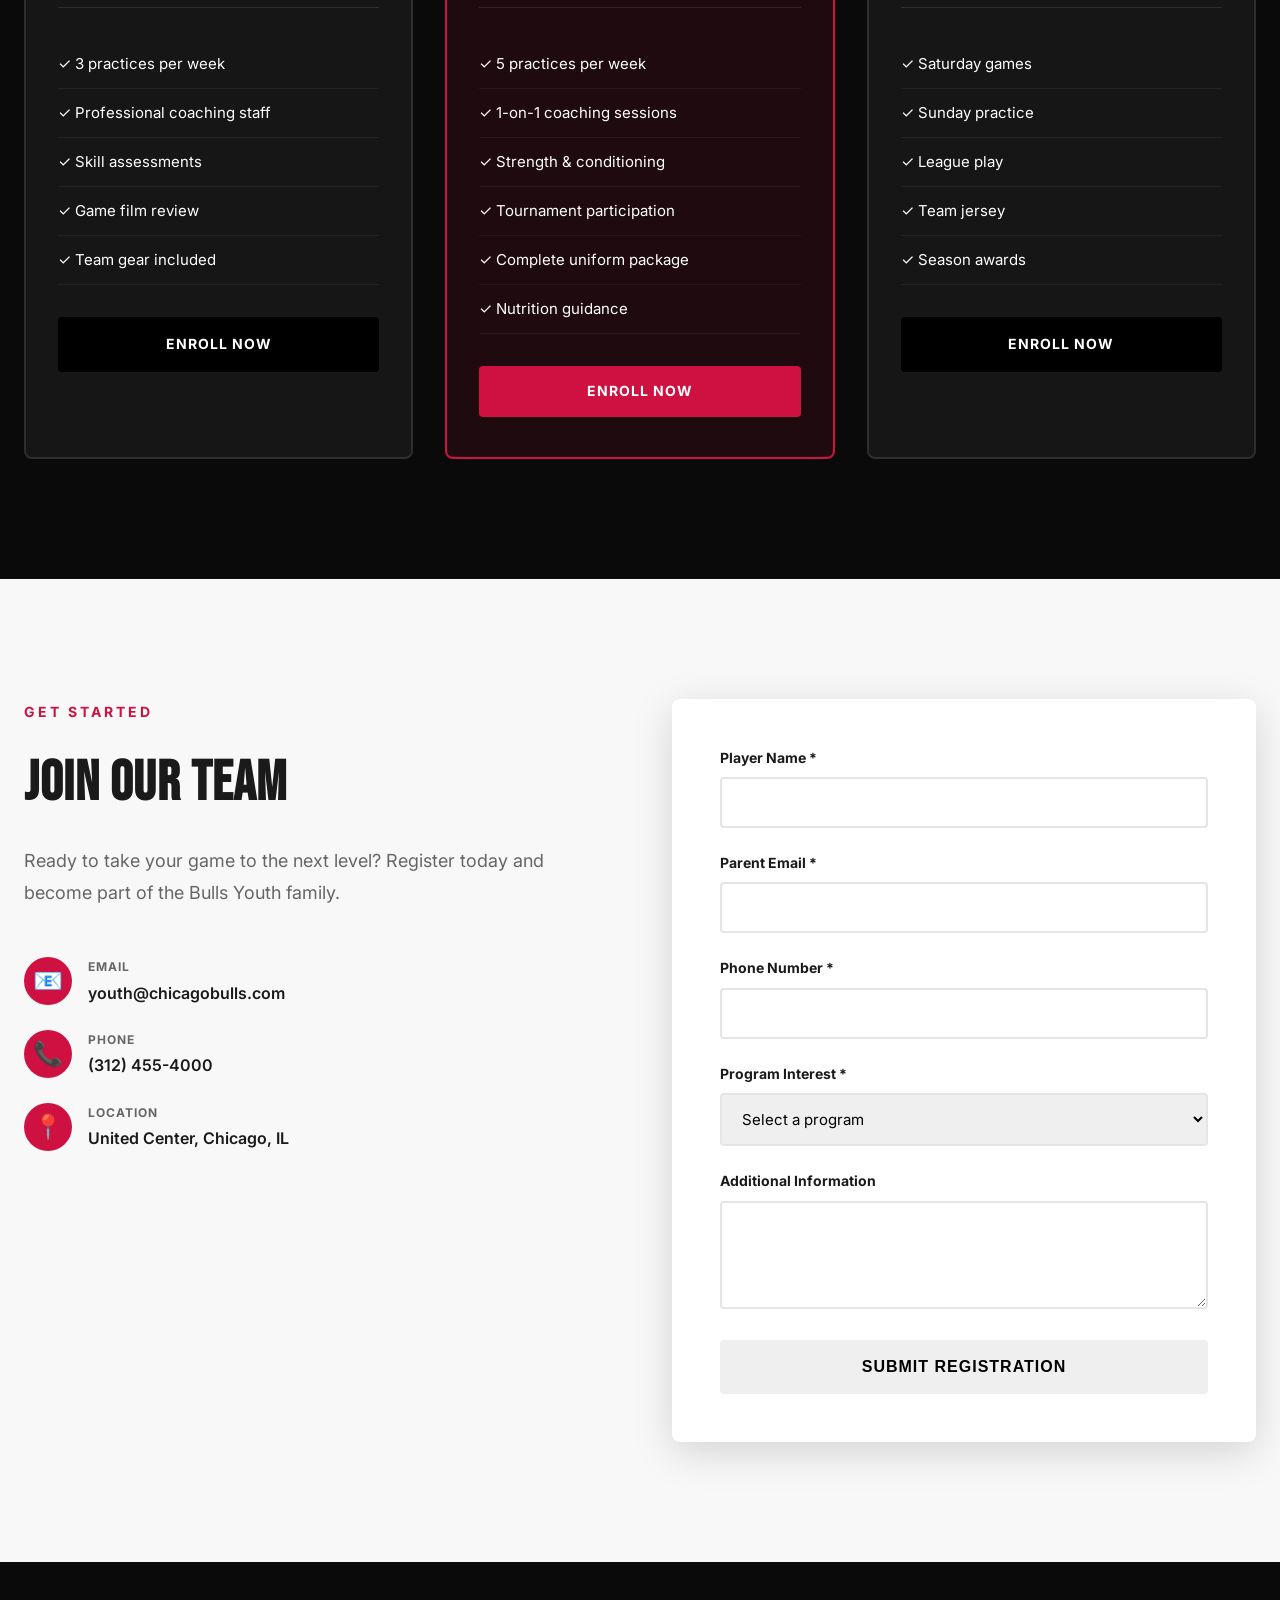
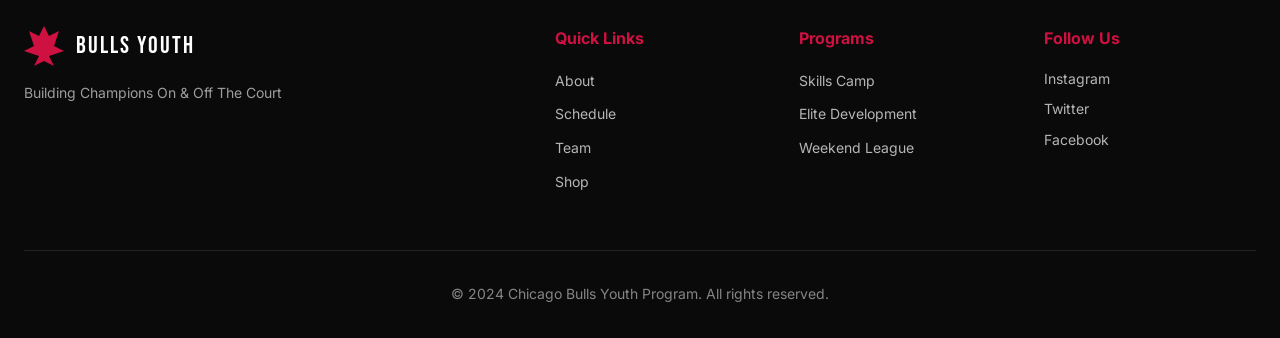
==== commit aafc2896: "Add files via upload" ====
--- a/index.html
+++ b/index.html
@@ -1,100 +1,507 @@
 <!DOCTYPE html>
 <html lang="en">
 <head>
-<meta charset="UTF-8">
-<meta name="viewport" content="width=device-width, initial-scale=1.0">
-<meta name="theme-color" content="#ce123b">
-<meta name="description" content="Meet the next generation of basketball talent. Chicago Bulls-inspired youth basketball team for players ages 12–13.">
-<title>Bulls Youth | Next Generation Basketball</title>
-<link rel="preconnect" href="https://fonts.googleapis.com">
-<link rel="preconnect" href="https://fonts.gstatic.com" crossorigin>
-<link href="https://fonts.googleapis.com/css2?family=Barlow+Condensed:wght@500;600;700;800;900&family=Inter:wght@400;500;600;700;800&display=swap" rel="stylesheet">
-<link rel="stylesheet" href="style.css">
+    <meta charset="UTF-8">
+    <meta name="viewport" content="width=device-width, initial-scale=1.0">
+    <title>Chicago Bulls Youth Team | Ages 12-13</title>
+    <link rel="stylesheet" href="styles.css">
+    <link rel="preconnect" href="https://fonts.googleapis.com">
+    <link rel="preconnect" href="https://fonts.gstatic.com" crossorigin>
+    <link href="https://fonts.googleapis.com/css2?family=Bebas+Neue&family=Inter:wght@400;600;700;800&display=swap" rel="stylesheet">
 </head>
 <body>
-<div class="announcement"><span class="pulse"></span> YOUTH BASKETBALL · AGES 12–13 <span class="announcement-right">PLAY HARD. GROW TOGETHER.</span></div>
-<header class="site-header">
-  <a class="brand" href="#home" aria-label="Bulls Youth home"><span class="brand-mark">B</span><span>BULLS <b>YOUTH</b><small>CHICAGO · NEXT GEN</small></span></a>
-  <button class="menu-toggle" aria-label="Open menu" aria-expanded="false"><i></i><i></i></button>
-  <nav class="nav">
-    <a href="#games">Games</a><a href="#team">Our team</a><a href="#training">Training</a><a href="#shop">Shop</a>
-    <a class="nav-cta" href="#join">JOIN THE TEAM <span>↗</span></a>
-  </nav>
-</header>
-<main>
-<section class="hero section" id="home">
-  <div class="hero-bg"></div><div class="hero-grid"></div>
-  <div class="hero-copy reveal">
-    <div class="eyebrow"><span class="eyebrow-line"></span> THE NEXT GENERATION STARTS HERE</div>
-    <h1>BUILT<br>TO <span>RISE.</span></h1>
-    <p class="hero-sub">Big energy. Bigger dreams.<br>A team that plays for each other.</p>
-    <p class="hero-desc">Youth basketball for ages 12–13, inspired by the fearless spirit of Chicago. We build skills, confidence and a love for the game.</p>
-    <div class="hero-actions"><a class="btn btn-red" href="#join">MEET YOUR TEAM <span>↗</span></a><a class="text-link" href="#games">VIEW NEXT GAMES <span>↓</span></a></div>
-    <div class="hero-stats"><div><strong>12–13</strong><span>AGE GROUP</span></div><div><strong>ONE</strong><span>TEAM MINDSET</span></div><div><strong>100%</strong><span>HEART & HUSTLE</span></div></div>
-  </div>
-  <div class="hero-visual">
-    <div class="hero-image"></div><div class="hero-stamp"><span>NO SHORTCUTS</span><b>ALL<br>HEART</b><span>ALL GAME</span></div>
-    <div class="vertical-label">CHICAGO · YOUTH BASKETBALL</div>
-    <div class="hero-number">01<span>/07</span></div>
-  </div>
-  <a class="scroll-cue" href="#mission"><span></span> SCROLL TO EXPLORE</a>
-</section>
-
-<section class="mission section" id="mission">
-  <div class="section-kicker reveal">01 / THE MISSION</div>
-  <div class="mission-layout">
-    <h2 class="reveal">MORE THAN<br><span>A GAME.</span></h2>
-    <div class="mission-copy reveal"><p class="lead">We’re building better players — and even better teammates.</p><p>Every practice is a chance to get sharper. Every game is a chance to show courage, respect and resilience. The scoreboard matters, but how we get there matters more.</p><a class="under-link" href="#training">WHAT WE STAND FOR <span>↗</span></a></div>
-  </div>
-  <div class="values-grid">
-    <article class="value-card reveal"><span class="value-num">01</span><div class="value-icon">↗</div><h3>SKILL FIRST</h3><p>Footwork, handles, shooting and smart decisions — built one rep at a time.</p></article>
-    <article class="value-card reveal"><span class="value-num">02</span><div class="value-icon">✳</div><h3>TEAM ALWAYS</h3><p>Communication, trust and passing the ball. Nobody wins alone.</p></article>
-    <article class="value-card reveal"><span class="value-num">03</span><div class="value-icon">⚡</div><h3>CONFIDENCE FOR LIFE</h3><p>Learn to compete with courage, bounce back and believe in your progress.</p></article>
-  </div>
-</section>
-
-<section class="games section" id="games">
-  <div class="section-head reveal"><div><div class="section-kicker">02 / MARK YOUR CALENDAR</div><h2>UP NEXT<span>.</span></h2></div><a class="under-link" href="#join">FOLLOW OUR SEASON <span>↗</span></a></div>
-  <div class="games-note">SAMPLE SCHEDULE · Replace with confirmed fixtures before publishing.</div>
-  <div class="game-list">
-    <article class="game-row reveal"><div class="game-date"><span>OCT</span><strong>18</strong><small>SAT · 10:30 AM</small></div><div class="game-match"><span class="team-mini">BY</span><div><strong>BULLS YOUTH</strong><small>HOME GAME</small></div><span class="versus">VS</span><div><strong>LAKEVIEW LIONS</strong><small>U13 DIVISION</small></div></div><div class="game-location"><span>⌖</span> Chicago Community Gym</div><a href="#join" class="round-arrow" aria-label="Ask about game">↗</a></article>
-    <article class="game-row reveal"><div class="game-date"><span>OCT</span><strong>25</strong><small>SAT · 1:00 PM</small></div><div class="game-match"><span class="team-mini opponent">NW</span><div><strong>NORTHSIDE WOLVES</strong><small>AWAY GAME</small></div><span class="versus">VS</span><div><strong>BULLS YOUTH</strong><small>U13 DIVISION</small></div></div><div class="game-location"><span>⌖</span> Northside Sports Center</div><a href="#join" class="round-arrow" aria-label="Ask about game">↗</a></article>
-    <article class="game-row reveal"><div class="game-date"><span>NOV</span><strong>01</strong><small>SAT · 11:15 AM</small></div><div class="game-match"><span class="team-mini">BY</span><div><strong>BULLS YOUTH</strong><small>HOME GAME</small></div><span class="versus">VS</span><div><strong>WEST LOOP FALCONS</strong><small>U13 DIVISION</small></div></div><div class="game-location"><span>⌖</span> Chicago Community Gym</div><a href="#join" class="round-arrow" aria-label="Ask about game">↗</a></article>
-  </div>
-  <p class="fine-print">Fixtures shown are design placeholders, not official Chicago Bulls events or confirmed games.</p>
-</section>
-
-<section class="team section" id="team">
-  <div class="team-heading reveal"><div><div class="section-kicker">03 / MEET THE SQUAD</div><h2>SMALL AGE.<br><span>BIG GAME.</span></h2></div><p>Different personalities. One locker-room standard. Meet the young athletes putting in the work.</p></div>
-  <div class="roster-grid">
-    <article class="player-card player-one reveal"><div class="player-photo"></div><div class="player-overlay"><span>GUARD · #03</span><h3>JAYDEN<br>CARTER</h3><p>Quick hands. Quicker decisions.</p></div></article>
-    <article class="player-card player-two reveal"><div class="player-photo"></div><div class="player-overlay"><span>FORWARD · #11</span><h3>MALIK<br>JOHNSON</h3><p>Brings the energy every play.</p></div></article>
-    <article class="player-card player-three reveal"><div class="player-photo"></div><div class="player-overlay"><span>GUARD · #07</span><h3>ELI<br>THOMPSON</h3><p>Always looking for the open man.</p></div></article>
-    <article class="player-card player-four reveal"><div class="player-photo"></div><div class="player-overlay"><span>CENTER · #15</span><h3>NOAH<br>WILLIAMS</h3><p>Strong in the paint, stronger as a teammate.</p></div></article>
-  </div>
-  <div class="team-disclaimer">PLAYER NAMES AND PROFILES ARE FICTIONAL CONCEPT CONTENT.</div>
-</section>
-
-<section class="training section" id="training">
-  <div class="training-photo reveal"></div><div class="training-copy reveal"><div class="section-kicker">04 / PUT IN THE WORK</div><h2>EVERY REP<br><span>COUNTS.</span></h2><p>Confidence doesn’t show up by accident. It’s built through focused practice, good coaching and teammates who push you to be better.</p><div class="training-points"><div><b>01</b><span>Skills & ball handling</span><i>↗</i></div><div><b>02</b><span>Shooting & decision-making</span><i>↗</i></div><div><b>03</b><span>Team play & game IQ</span><i>↗</i></div></div><a class="btn btn-light" href="#join">TRY A PRACTICE <span>↗</span></a></div>
-</section>
-
-<section class="shop section" id="shop">
-  <div class="section-head reveal"><div><div class="section-kicker">05 / GEAR UP</div><h2>REP THE RED<span>.</span></h2></div><div class="shop-intro">Court-ready essentials for young hoopers.<br>Find your fit, then get out and play.</div></div>
-  <div class="product-grid">
-    <article class="product-card reveal"><a class="product-image jersey" href="https://www.nba.com/bulls/" target="_blank" rel="noopener" aria-label="Shop basketball jersey"><span class="product-tag">GAME DAY</span><div class="jersey-art"><small>BULLS</small><strong>23</strong></div><span class="product-plus">↗</span></a><div class="product-info"><div><h3>YOUTH BASKETBALL JERSEY</h3><p>Lightweight · Court-inspired</p></div><span class="product-price">SHOP ↗</span></div></article>
-    <article class="product-card reveal"><a class="product-image ball" href="https://www.nba.com/bulls/" target="_blank" rel="noopener" aria-label="Shop basketball"><span class="product-tag">DAILY WORK</span><div class="ball-art">B</div><span class="product-plus">↗</span></a><div class="product-info"><div><h3>INDOOR / OUTDOOR BALL</h3><p>Grip it. Own the court.</p></div><span class="product-price">SHOP ↗</span></div></article>
-    <article class="product-card reveal"><a class="product-image hoodie" href="https://www.nba.com/bulls/" target="_blank" rel="noopener" aria-label="Shop youth hoodie"><span class="product-tag">OFF-COURT</span><div class="hoodie-art"><span>BULLS<br><b>YOUTH</b></span></div><span class="product-plus">↗</span></a><div class="product-info"><div><h3>YOUTH WARM-UP HOODIE</h3><p>Warm-up to wind-down.</p></div><span class="product-price">SHOP ↗</span></div></article>
-  </div>
-  <a class="btn btn-red shop-all reveal" href="https://www.nba.com/bulls/" target="_blank" rel="noopener">EXPLORE THE FULL STORE <span>↗</span></a>
-  <p class="fine-print">Product visuals are concept mockups. Shop links lead to the official Bulls website; verify youth sizing and product availability there.</p>
-</section>
-
-<section class="join section" id="join">
-  <div class="join-bg"></div><div class="join-content reveal"><div class="section-kicker">06 / YOUR NEXT PLAY</div><h2>YOUR STORY.<br>YOUR <span>SHOT.</span></h2><p>Ready to learn, compete and grow with the squad? Parents and players, let’s talk.</p><a class="btn btn-white" href="mailto:team@example.com?subject=Bulls%20Youth%20Tryout%20Enquiry">ASK ABOUT TRYOUTS <span>↗</span></a><small>Replace this email with your team's contact address before launch.</small></div><div class="join-badge">NEXT<br>GEN<br><span>★</span></div>
-</section>
-</main>
-<footer class="footer"><a class="brand footer-brand" href="#home"><span class="brand-mark">B</span><span>BULLS <b>YOUTH</b><small>CHICAGO · NEXT GEN</small></span></a><p>BUILT TO RISE. TOGETHER.</p><div class="footer-links"><a href="#games">Games</a><a href="#team">Team</a><a href="#shop">Shop</a><a href="#join">Contact</a></div><small class="legal">Independent youth team concept inspired by Chicago basketball culture. Not affiliated with or endorsed by the NBA or Chicago Bulls.</small><a class="back-top" href="#home">BACK TO TOP ↑</a></footer>
-<script src="script.js"></script>
+    <!-- Navigation -->
+    <nav class="navbar">
+        <div class="container">
+            <div class="nav-content">
+                <div class="logo">
+                    <svg width="40" height="40" viewBox="0 0 40 40" fill="none">
+                        <path d="M20 0L25 10L35 5L30 20L40 25L25 30L30 40L20 35L10 40L15 30L0 25L10 20L5 5L15 10L20 0Z" fill="#CE1141"/>
+                    </svg>
+                    <span>BULLS YOUTH</span>
+                </div>
+                <ul class="nav-links">
+                    <li><a href="#about">About</a></li>
+                    <li><a href="#schedule">Schedule</a></li>
+                    <li><a href="#team">Team</a></li>
+                    <li><a href="#shop">Shop</a></li>
+                    <li><a href="#contact" class="btn-primary">Join Us</a></li>
+                </ul>
+            </div>
+        </div>
+    </nav>
+
+    <!-- Hero Section -->
+    <section class="hero">
+        <div class="hero-bg"></div>
+        <div class="container">
+            <div class="hero-content">
+                <div class="hero-badge">CHICAGO BULLS YOUTH PROGRAM</div>
+                <h1 class="hero-title">
+                    <span class="title-line">BUILD YOUR</span>
+                    <span class="title-line">LEGACY</span>
+                </h1>
+                <p class="hero-subtitle">Elite basketball training for ages 12-13. Develop skills, teamwork, and championship mindset.</p>
+                <div class="hero-cta">
+                    <a href="#contact" class="btn-large">Start Your Journey</a>
+                    <a href="#schedule" class="btn-outline">View Schedule</a>
+                </div>
+                <div class="hero-stats">
+                    <div class="stat-item">
+                        <div class="stat-number">15+</div>
+                        <div class="stat-label">Players</div>
+                    </div>
+                    <div class="stat-item">
+                        <div class="stat-number">3</div>
+                        <div class="stat-label">Championships</div>
+                    </div>
+                    <div class="stat-item">
+                        <div class="stat-number">100%</div>
+                        <div class="stat-label">Dedication</div>
+                    </div>
+                </div>
+            </div>
+        </div>
+    </section>
+
+    <!-- About Section -->
+    <section id="about" class="about">
+        <div class="container">
+            <div class="section-header">
+                <span class="section-label">WHO WE ARE</span>
+                <h2 class="section-title">More Than Basketball</h2>
+            </div>
+            <div class="about-grid">
+                <div class="about-card">
+                    <div class="card-icon">🏆</div>
+                    <h3>Championship Culture</h3>
+                    <p>We instill winning mentality, discipline, and perseverance in every young athlete.</p>
+                </div>
+                <div class="about-card">
+                    <div class="card-icon">🎯</div>
+                    <h3>Skill Development</h3>
+                    <p>Professional coaching focused on fundamentals, strategy, and advanced techniques.</p>
+                </div>
+                <div class="about-card">
+                    <div class="card-icon">🤝</div>
+                    <h3>Team Unity</h3>
+                    <p>Building lifelong friendships and teaching the power of teamwork and leadership.</p>
+                </div>
+            </div>
+        </div>
+    </section>
+
+    <!-- Schedule Section -->
+    <section id="schedule" class="schedule">
+        <div class="container">
+            <div class="section-header center">
+                <span class="section-label">UPCOMING GAMES</span>
+                <h2 class="section-title">Game Schedule</h2>
+            </div>
+            <div class="schedule-grid">
+                <div class="game-card">
+                    <div class="game-date">
+                        <div class="date-day">SAT</div>
+                        <div class="date-num">15</div>
+                        <div class="date-month">DEC</div>
+                    </div>
+                    <div class="game-info">
+                        <div class="game-teams">
+                            <div class="team home">
+                                <div class="team-logo bulls-logo"></div>
+                                <span class="team-name">Bulls Youth</span>
+                            </div>
+                            <div class="vs">VS</div>
+                            <div class="team away">
+                                <div class="team-logo opponent-logo"></div>
+                                <span class="team-name">Lakers Youth</span>
+                            </div>
+                        </div>
+                        <div class="game-details">
+                            <span class="game-time">🕐 3:00 PM</span>
+                            <span class="game-venue">📍 United Center - Court 3</span>
+                        </div>
+                    </div>
+                    <div class="game-action">
+                        <span class="game-status home-game">HOME</span>
+                    </div>
+                </div>
+
+                <div class="game-card">
+                    <div class="game-date">
+                        <div class="date-day">TUE</div>
+                        <div class="date-num">19</div>
+                        <div class="date-month">DEC</div>
+                    </div>
+                    <div class="game-info">
+                        <div class="game-teams">
+                            <div class="team home">
+                                <div class="team-logo bulls-logo"></div>
+                                <span class="team-name">Bulls Youth</span>
+                            </div>
+                            <div class="vs">VS</div>
+                            <div class="team away">
+                                <div class="team-logo opponent-logo"></div>
+                                <span class="team-name">Celtics Youth</span>
+                            </div>
+                        </div>
+                        <div class="game-details">
+                            <span class="game-time">🕐 6:30 PM</span>
+                            <span class="game-venue">📍 Boston Sports Complex</span>
+                        </div>
+                    </div>
+                    <div class="game-action">
+                        <span class="game-status away-game">AWAY</span>
+                    </div>
+                </div>
+
+                <div class="game-card">
+                    <div class="game-date">
+                        <div class="date-day">SAT</div>
+                        <div class="date-num">22</div>
+                        <div class="date-month">DEC</div>
+                    </div>
+                    <div class="game-info">
+                        <div class="game-teams">
+                            <div class="team home">
+                                <div class="team-logo bulls-logo"></div>
+                                <span class="team-name">Bulls Youth</span>
+                            </div>
+                            <div class="vs">VS</div>
+                            <div class="team away">
+                                <div class="team-logo opponent-logo"></div>
+                                <span class="team-name">Heat Youth</span>
+                            </div>
+                        </div>
+                        <div class="game-details">
+                            <span class="game-time">🕐 2:00 PM</span>
+                            <span class="game-venue">📍 United Center - Court 3</span>
+                        </div>
+                    </div>
+                    <div class="game-action">
+                        <span class="game-status home-game">HOME</span>
+                    </div>
+                </div>
+            </div>
+            <div class="schedule-cta">
+                <a href="#contact" class="btn-secondary">Get Season Tickets</a>
+            </div>
+        </div>
+    </section>
+
+    <!-- Team Section -->
+    <section id="team" class="team">
+        <div class="container">
+            <div class="section-header center">
+                <span class="section-label">MEET THE SQUAD</span>
+                <h2 class="section-title">Our Players</h2>
+            </div>
+            <div class="team-grid">
+                <div class="player-card">
+                    <div class="player-image">
+                        <div class="player-number">7</div>
+                    </div>
+                    <div class="player-info">
+                        <h3 class="player-name">Marcus Johnson</h3>
+                        <span class="player-position">Point Guard</span>
+                        <div class="player-stats">
+                            <span>6'2" • 160 lbs</span>
+                        </div>
+                    </div>
+                </div>
+
+                <div class="player-card">
+                    <div class="player-image">
+                        <div class="player-number">23</div>
+                    </div>
+                    <div class="player-info">
+                        <h3 class="player-name">Tyler Chen</h3>
+                        <span class="player-position">Shooting Guard</span>
+                        <div class="player-stats">
+                            <span>5'11" • 155 lbs</span>
+                        </div>
+                    </div>
+                </div>
+
+                <div class="player-card">
+                    <div class="player-image">
+                        <div class="player-number">10</div>
+                    </div>
+                    <div class="player-info">
+                        <h3 class="player-name">Jordan Williams</h3>
+                        <span class="player-position">Small Forward</span>
+                        <div class="player-stats">
+                            <span>6'0" • 165 lbs</span>
+                        </div>
+                    </div>
+                </div>
+
+                <div class="player-card">
+                    <div class="player-image">
+                        <div class="player-number">15</div>
+                    </div>
+                    <div class="player-info">
+                        <h3 class="player-name">Alex Rodriguez</h3>
+                        <span class="player-position">Power Forward</span>
+                        <div class="player-stats">
+                            <span>6'3" • 175 lbs</span>
+                        </div>
+                    </div>
+                </div>
+
+                <div class="player-card">
+                    <div class="player-image">
+                        <div class="player-number">32</div>
+                    </div>
+                    <div class="player-info">
+                        <h3 class="player-name">David Thompson</h3>
+                        <span class="player-position">Center</span>
+                        <div class="player-stats">
+                            <span>6'4" • 180 lbs</span>
+                        </div>
+                    </div>
+                </div>
+
+                <div class="player-card">
+                    <div class="player-image">
+                        <div class="player-number">5</div>
+                    </div>
+                    <div class="player-info">
+                        <h3 class="player-name">Chris Miller</h3>
+                        <span class="player-position">Guard</span>
+                        <div class="player-stats">
+                            <span>5'10" • 150 lbs</span>
+                        </div>
+                    </div>
+                </div>
+            </div>
+        </div>
+    </section>
+
+    <!-- Shop Section -->
+    <section id="shop" class="shop">
+        <div class="container">
+            <div class="section-header center">
+                <span class="section-label">GEAR UP</span>
+                <h2 class="section-title">Youth Collection</h2>
+                <p class="section-description">Official Chicago Bulls youth merchandise. Rep your team on and off the court.</p>
+            </div>
+            <div class="products-grid">
+                <div class="product-card">
+                    <div class="product-badge">NEW</div>
+                    <div class="product-image youth-jersey"></div>
+                    <div class="product-info">
+                        <h3 class="product-name">Youth Team Jersey</h3>
+                        <p class="product-desc">Authentic game jersey with moisture-wicking fabric</p>
+                        <div class="product-footer">
+                            <span class="product-price">$59.99</span>
+                            <a href="#" class="product-link">Shop Now →</a>
+                        </div>
+                    </div>
+                </div>
+
+                <div class="product-card">
+                    <div class="product-badge">POPULAR</div>
+                    <div class="product-image youth-shoes"></div>
+                    <div class="product-info">
+                        <h3 class="product-name">Youth Basketball Shoes</h3>
+                        <p class="product-desc">High-performance shoes with ankle support</p>
+                        <div class="product-footer">
+                            <span class="product-price">$89.99</span>
+                            <a href="#" class="product-link">Shop Now →</a>
+                        </div>
+                    </div>
+                </div>
+
+                <div class="product-card">
+                    <div class="product-image youth-hoodie"></div>
+                    <div class="product-info">
+                        <h3 class="product-name">Bulls Youth Hoodie</h3>
+                        <p class="product-desc">Premium cotton blend with embroidered logo</p>
+                        <div class="product-footer">
+                            <span class="product-price">$49.99</span>
+                            <a href="#" class="product-link">Shop Now →</a>
+                        </div>
+                    </div>
+                </div>
+            </div>
+            <div class="shop-cta">
+                <a href="#" class="btn-large">View Full Store</a>
+            </div>
+        </div>
+    </section>
+
+    <!-- Programs Section -->
+    <section class="programs">
+        <div class="container">
+            <div class="section-header center">
+                <span class="section-label">PROGRAMS</span>
+                <h2 class="section-title">Train Like A Pro</h2>
+            </div>
+            <div class="programs-grid">
+                <div class="program-card">
+                    <div class="program-header">
+                        <h3>Skills Camp</h3>
+                        <span class="program-price">$299/season</span>
+                    </div>
+                    <ul class="program-features">
+                        <li>✓ 3 practices per week</li>
+                        <li>✓ Professional coaching staff</li>
+                        <li>✓ Skill assessments</li>
+                        <li>✓ Game film review</li>
+                        <li>✓ Team gear included</li>
+                    </ul>
+                    <a href="#contact" class="btn-secondary">Enroll Now</a>
+                </div>
+
+                <div class="program-card featured">
+                    <div class="program-badge">MOST POPULAR</div>
+                    <div class="program-header">
+                        <h3>Elite Development</h3>
+                        <span class="program-price">$499/season</span>
+                    </div>
+                    <ul class="program-features">
+                        <li>✓ 5 practices per week</li>
+                        <li>✓ 1-on-1 coaching sessions</li>
+                        <li>✓ Strength & conditioning</li>
+                        <li>✓ Tournament participation</li>
+                        <li>✓ Complete uniform package</li>
+                        <li>✓ Nutrition guidance</li>
+                    </ul>
+                    <a href="#contact" class="btn-primary">Enroll Now</a>
+                </div>
+
+                <div class="program-card">
+                    <div class="program-header">
+                        <h3>Weekend League</h3>
+                        <span class="program-price">$199/season</span>
+                    </div>
+                    <ul class="program-features">
+                        <li>✓ Saturday games</li>
+                        <li>✓ Sunday practice</li>
+                        <li>✓ League play</li>
+                        <li>✓ Team jersey</li>
+                        <li>✓ Season awards</li>
+                    </ul>
+                    <a href="#contact" class="btn-secondary">Enroll Now</a>
+                </div>
+            </div>
+        </div>
+    </section>
+
+    <!-- Contact Section -->
+    <section id="contact" class="contact">
+        <div class="container">
+            <div class="contact-wrapper">
+                <div class="contact-content">
+                    <span class="section-label">GET STARTED</span>
+                    <h2 class="section-title">Join Our Team</h2>
+                    <p class="contact-description">Ready to take your game to the next level? Register today and become part of the Bulls Youth family.</p>
+
+                    <div class="contact-info">
+                        <div class="info-item">
+                            <div class="info-icon">📧</div>
+                            <div>
+                                <div class="info-label">Email</div>
+                                <div class="info-value">youth@chicagobulls.com</div>
+                            </div>
+                        </div>
+                        <div class="info-item">
+                            <div class="info-icon">📞</div>
+                            <div>
+                                <div class="info-label">Phone</div>
+                                <div class="info-value">(312) 455-4000</div>
+                            </div>
+                        </div>
+                        <div class="info-item">
+                            <div class="info-icon">📍</div>
+                            <div>
+                                <div class="info-label">Location</div>
+                                <div class="info-value">United Center, Chicago, IL</div>
+                            </div>
+                        </div>
+                    </div>
+                </div>
+
+                <form class="contact-form">
+                    <div class="form-group">
+                        <label for="name">Player Name *</label>
+                        <input type="text" id="name" name="name" required>
+                    </div>
+                    <div class="form-group">
+                        <label for="email">Parent Email *</label>
+                        <input type="email" id="email" name="email" required>
+                    </div>
+                    <div class="form-group">
+                        <label for="phone">Phone Number *</label>
+                        <input type="tel" id="phone" name="phone" required>
+                    </div>
+                    <div class="form-group">
+                        <label for="program">Program Interest *</label>
+                        <select id="program" name="program" required>
+                            <option value="">Select a program</option>
+                            <option value="skills">Skills Camp</option>
+                            <option value="elite">Elite Development</option>
+                            <option value="weekend">Weekend League</option>
+                        </select>
+                    </div>
+                    <div class="form-group">
+                        <label for="message">Additional Information</label>
+                        <textarea id="message" name="message" rows="4"></textarea>
+                    </div>
+                    <button type="submit" class="btn-large">Submit Registration</button>
+                </form>
+            </div>
+        </div>
+    </section>
+
+    <!-- Footer -->
+    <footer class="footer">
+        <div class="container">
+            <div class="footer-content">
+                <div class="footer-brand">
+                    <div class="logo">
+                        <svg width="40" height="40" viewBox="0 0 40 40" fill="none">
+                            <path d="M20 0L25 10L35 5L30 20L40 25L25 30L30 40L20 35L10 40L15 30L0 25L10 20L5 5L15 10L20 0Z" fill="#CE1141"/>
+                        </svg>
+                        <span>BULLS YOUTH</span>
+                    </div>
+                    <p class="footer-tagline">Building Champions On & Off The Court</p>
+                </div>
+                <div class="footer-links">
+                    <div class="footer-column">
+                        <h4>Quick Links</h4>
+                        <ul>
+                            <li><a href="#about">About</a></li>
+                            <li><a href="#schedule">Schedule</a></li>
+                            <li><a href="#team">Team</a></li>
+                            <li><a href="#shop">Shop</a></li>
+                        </ul>
+                    </div>
+                    <div class="footer-column">
+                        <h4>Programs</h4>
+                        <ul>
+                            <li><a href="#">Skills Camp</a></li>
+                            <li><a href="#">Elite Development</a></li>
+                            <li><a href="#">Weekend League</a></li>
+                        </ul>
+                    </div>
+                    <div class="footer-column">
+                        <h4>Follow Us</h4>
+                        <div class="social-links">
+                            <a href="#" class="social-link">Instagram</a>
+                            <a href="#" class="social-link">Twitter</a>
+                            <a href="#" class="social-link">Facebook</a>
+                        </div>
+                    </div>
+                </div>
+            </div>
+            <div class="footer-bottom">
+                <p>&copy; 2024 Chicago Bulls Youth Program. All rights reserved.</p>
+            </div>
+        </div>
+    </footer>
+
+    <script src="script.js"></script>
 </body>
-</html>+</html>
--- a/styles.css
+++ b/styles.css
@@ -0,0 +1,989 @@
+/* Reset & Base Styles */
+* {
+    margin: 0;
+    padding: 0;
+    box-sizing: border-box;
+}
+
+:root {
+    --bulls-red: #CE1141;
+    --bulls-black: #000000;
+    --bulls-white: #FFFFFF;
+    --text-primary: #1a1a1a;
+    --text-secondary: #666;
+    --bg-light: #f8f8f8;
+    --bg-dark: #0a0a0a;
+    --shadow: 0 4px 20px rgba(0, 0, 0, 0.1);
+    --shadow-lg: 0 10px 40px rgba(0, 0, 0, 0.15);
+}
+
+html {
+    scroll-behavior: smooth;
+}
+
+body {
+    font-family: 'Inter', sans-serif;
+    color: var(--text-primary);
+    line-height: 1.6;
+    overflow-x: hidden;
+}
+
+.container {
+    max-width: 1280px;
+    margin: 0 auto;
+    padding: 0 24px;
+}
+
+/* Typography */
+h1, h2, h3 {
+    font-family: 'Bebas Neue', sans-serif;
+    letter-spacing: 1px;
+}
+
+/* Navigation */
+.navbar {
+    position: fixed;
+    top: 0;
+    left: 0;
+    right: 0;
+    background: rgba(0, 0, 0, 0.95);
+    backdrop-filter: blur(10px);
+    z-index: 1000;
+    padding: 16px 0;
+    border-bottom: 2px solid var(--bulls-red);
+}
+
+.nav-content {
+    display: flex;
+    justify-content: space-between;
+    align-items: center;
+}
+
+.logo {
+    display: flex;
+    align-items: center;
+    gap: 12px;
+    font-family: 'Bebas Neue', sans-serif;
+    font-size: 24px;
+    color: var(--bulls-white);
+    letter-spacing: 2px;
+}
+
+.nav-links {
+    display: flex;
+    gap: 32px;
+    list-style: none;
+    align-items: center;
+}
+
+.nav-links a {
+    color: var(--bulls-white);
+    text-decoration: none;
+    font-weight: 600;
+    font-size: 14px;
+    text-transform: uppercase;
+    letter-spacing: 1px;
+    transition: color 0.3s ease;
+}
+
+.nav-links a:hover {
+    color: var(--bulls-red);
+}
+
+/* Buttons */
+.btn-primary,
+.btn-secondary,
+.btn-outline,
+.btn-large {
+    display: inline-block;
+    padding: 14px 32px;
+    font-weight: 700;
+    text-decoration: none;
+    text-transform: uppercase;
+    letter-spacing: 1px;
+    border-radius: 4px;
+    transition: all 0.3s ease;
+    font-size: 14px;
+    border: none;
+    cursor: pointer;
+}
+
+.btn-primary {
+    background: var(--bulls-red);
+    color: var(--bulls-white);
+}
+
+.btn-primary:hover {
+    background: #a80e33;
+    transform: translateY(-2px);
+    box-shadow: 0 8px 20px rgba(206, 17, 65, 0.3);
+}
+
+.btn-secondary {
+    background: var(--bulls-black);
+    color: var(--bulls-white);
+    border: 2px solid var(--bulls-black);
+}
+
+.btn-secondary:hover {
+    background: transparent;
+    color: var(--bulls-black);
+}
+
+.btn-outline {
+    background: transparent;
+    color: var(--bulls-white);
+    border: 2px solid var(--bulls-white);
+}
+
+.btn-outline:hover {
+    background: var(--bulls-white);
+    color: var(--bulls-black);
+}
+
+.btn-large {
+    padding: 18px 48px;
+    font-size: 16px;
+}
+
+/* Hero Section */
+.hero {
+    position: relative;
+    min-height: 100vh;
+    display: flex;
+    align-items: center;
+    background: linear-gradient(135deg, #000000 0%, #1a0a0a 100%);
+    overflow: hidden;
+    padding-top: 80px;
+}
+
+.hero-bg {
+    position: absolute;
+    top: 0;
+    left: 0;
+    right: 0;
+    bottom: 0;
+    background-image:
+        radial-gradient(circle at 20% 50%, rgba(206, 17, 65, 0.15) 0%, transparent 50%),
+        radial-gradient(circle at 80% 80%, rgba(206, 17, 65, 0.1) 0%, transparent 50%);
+    animation: pulse 8s ease-in-out infinite;
+}
+
+@keyframes pulse {
+    0%, 100% { opacity: 0.5; }
+    50% { opacity: 1; }
+}
+
+.hero-content {
+    position: relative;
+    z-index: 1;
+    animation: fadeInUp 1s ease-out;
+}
+
+@keyframes fadeInUp {
+    from {
+        opacity: 0;
+        transform: translateY(40px);
+    }
+    to {
+        opacity: 1;
+        transform: translateY(0);
+    }
+}
+
+.hero-badge {
+    display: inline-block;
+    background: rgba(206, 17, 65, 0.2);
+    color: var(--bulls-red);
+    padding: 8px 16px;
+    border-radius: 20px;
+    font-size: 12px;
+    font-weight: 700;
+    letter-spacing: 2px;
+    margin-bottom: 24px;
+    border: 1px solid rgba(206, 17, 65, 0.3);
+}
+
+.hero-title {
+    font-size: 120px;
+    color: var(--bulls-white);
+    line-height: 0.9;
+    margin-bottom: 24px;
+}
+
+.title-line {
+    display: block;
+    animation: slideInLeft 0.8s ease-out backwards;
+}
+
+.title-line:nth-child(2) {
+    animation-delay: 0.2s;
+    color: var(--bulls-red);
+}
+
+@keyframes slideInLeft {
+    from {
+        opacity: 0;
+        transform: translateX(-100px);
+    }
+    to {
+        opacity: 1;
+        transform: translateX(0);
+    }
+}
+
+.hero-subtitle {
+    font-size: 20px;
+    color: rgba(255, 255, 255, 0.8);
+    max-width: 600px;
+    margin-bottom: 40px;
+    animation: fadeIn 1s ease-out 0.4s backwards;
+}
+
+@keyframes fadeIn {
+    from { opacity: 0; }
+    to { opacity: 1; }
+}
+
+.hero-cta {
+    display: flex;
+    gap: 16px;
+    margin-bottom: 80px;
+    animation: fadeIn 1s ease-out 0.6s backwards;
+}
+
+.hero-stats {
+    display: flex;
+    gap: 64px;
+    animation: fadeIn 1s ease-out 0.8s backwards;
+}
+
+.stat-item {
+    text-align: center;
+}
+
+.stat-number {
+    font-family: 'Bebas Neue', sans-serif;
+    font-size: 56px;
+    color: var(--bulls-red);
+    line-height: 1;
+}
+
+.stat-label {
+    font-size: 14px;
+    color: rgba(255, 255, 255, 0.6);
+    text-transform: uppercase;
+    letter-spacing: 1px;
+    font-weight: 600;
+}
+
+/* Section Styles */
+section {
+    padding: 120px 0;
+}
+
+.section-header {
+    margin-bottom: 64px;
+}
+
+.section-header.center {
+    text-align: center;
+}
+
+.section-label {
+    display: inline-block;
+    color: var(--bulls-red);
+    font-weight: 700;
+    font-size: 14px;
+    letter-spacing: 3px;
+    margin-bottom: 16px;
+}
+
+.section-title {
+    font-size: 64px;
+    color: var(--text-primary);
+    margin-bottom: 16px;
+}
+
+.section-description {
+    font-size: 18px;
+    color: var(--text-secondary);
+    max-width: 700px;
+    margin: 0 auto;
+}
+
+/* About Section */
+.about {
+    background: var(--bg-light);
+}
+
+.about-grid {
+    display: grid;
+    grid-template-columns: repeat(auto-fit, minmax(300px, 1fr));
+    gap: 32px;
+}
+
+.about-card {
+    background: var(--bulls-white);
+    padding: 48px 32px;
+    border-radius: 8px;
+    box-shadow: var(--shadow);
+    transition: transform 0.3s ease, box-shadow 0.3s ease;
+    animation: fadeInUp 0.6s ease-out backwards;
+}
+
+.about-card:nth-child(2) {
+    animation-delay: 0.2s;
+}
+
+.about-card:nth-child(3) {
+    animation-delay: 0.4s;
+}
+
+.about-card:hover {
+    transform: translateY(-8px);
+    box-shadow: var(--shadow-lg);
+}
+
+.card-icon {
+    font-size: 48px;
+    margin-bottom: 24px;
+}
+
+.about-card h3 {
+    font-size: 28px;
+    margin-bottom: 16px;
+    color: var(--bulls-black);
+}
+
+.about-card p {
+    color: var(--text-secondary);
+    font-size: 16px;
+    line-height: 1.8;
+}
+
+/* Schedule Section */
+.schedule {
+    background: var(--bulls-white);
+}
+
+.schedule-grid {
+    display: grid;
+    gap: 24px;
+    margin-bottom: 48px;
+}
+
+.game-card {
+    display: grid;
+    grid-template-columns: 100px 1fr auto;
+    gap: 32px;
+    background: var(--bulls-white);
+    padding: 32px;
+    border-radius: 8px;
+    border: 2px solid #e5e5e5;
+    transition: all 0.3s ease;
+    align-items: center;
+}
+
+.game-card:hover {
+    border-color: var(--bulls-red);
+    transform: translateX(8px);
+    box-shadow: var(--shadow);
+}
+
+.game-date {
+    text-align: center;
+    padding: 16px;
+    background: var(--bg-light);
+    border-radius: 8px;
+}
+
+.date-day {
+    font-size: 12px;
+    color: var(--text-secondary);
+    font-weight: 700;
+    letter-spacing: 1px;
+}
+
+.date-num {
+    font-family: 'Bebas Neue', sans-serif;
+    font-size: 48px;
+    color: var(--bulls-red);
+    line-height: 1;
+    margin: 4px 0;
+}
+
+.date-month {
+    font-size: 12px;
+    color: var(--text-secondary);
+    font-weight: 700;
+    letter-spacing: 1px;
+}
+
+.game-teams {
+    display: flex;
+    align-items: center;
+    gap: 24px;
+    margin-bottom: 16px;
+}
+
+.team {
+    display: flex;
+    align-items: center;
+    gap: 12px;
+}
+
+.team-logo {
+    width: 40px;
+    height: 40px;
+    border-radius: 50%;
+    background: #ddd;
+}
+
+.bulls-logo {
+    background: linear-gradient(135deg, var(--bulls-red) 0%, #a80e33 100%);
+}
+
+.opponent-logo {
+    background: linear-gradient(135deg, #444 0%, #222 100%);
+}
+
+.team-name {
+    font-weight: 700;
+    font-size: 18px;
+}
+
+.vs {
+    font-family: 'Bebas Neue', sans-serif;
+    font-size: 20px;
+    color: var(--text-secondary);
+}
+
+.game-details {
+    display: flex;
+    gap: 24px;
+    font-size: 14px;
+    color: var(--text-secondary);
+}
+
+.game-status {
+    padding: 8px 16px;
+    border-radius: 20px;
+    font-size: 12px;
+    font-weight: 700;
+    letter-spacing: 1px;
+}
+
+.home-game {
+    background: rgba(206, 17, 65, 0.1);
+    color: var(--bulls-red);
+}
+
+.away-game {
+    background: rgba(0, 0, 0, 0.05);
+    color: var(--text-secondary);
+}
+
+.schedule-cta {
+    text-align: center;
+}
+
+/* Team Section */
+.team {
+    background: var(--bg-light);
+}
+
+.team-grid {
+    display: grid;
+    grid-template-columns: repeat(auto-fill, minmax(280px, 1fr));
+    gap: 32px;
+}
+
+.player-card {
+    background: var(--bulls-white);
+    border-radius: 8px;
+    overflow: hidden;
+    box-shadow: var(--shadow);
+    transition: transform 0.3s ease;
+}
+
+.player-card:hover {
+    transform: translateY(-8px);
+}
+
+.player-image {
+    height: 320px;
+    background: linear-gradient(135deg, var(--bulls-black) 0%, #2a2a2a 100%);
+    position: relative;
+    display: flex;
+    align-items: center;
+    justify-content: center;
+}
+
+.player-number {
+    font-family: 'Bebas Neue', sans-serif;
+    font-size: 120px;
+    color: rgba(206, 17, 65, 0.3);
+    font-weight: 700;
+}
+
+.player-info {
+    padding: 24px;
+}
+
+.player-name {
+    font-size: 24px;
+    margin-bottom: 8px;
+}
+
+.player-position {
+    color: var(--bulls-red);
+    font-weight: 700;
+    font-size: 14px;
+    text-transform: uppercase;
+    letter-spacing: 1px;
+}
+
+.player-stats {
+    margin-top: 12px;
+    padding-top: 12px;
+    border-top: 1px solid #e5e5e5;
+    color: var(--text-secondary);
+    font-size: 14px;
+}
+
+/* Shop Section */
+.shop {
+    background: var(--bulls-white);
+}
+
+.products-grid {
+    display: grid;
+    grid-template-columns: repeat(auto-fit, minmax(320px, 1fr));
+    gap: 32px;
+    margin-bottom: 48px;
+}
+
+.product-card {
+    background: var(--bg-light);
+    border-radius: 8px;
+    overflow: hidden;
+    transition: transform 0.3s ease, box-shadow 0.3s ease;
+    position: relative;
+}
+
+.product-card:hover {
+    transform: translateY(-8px);
+    box-shadow: var(--shadow-lg);
+}
+
+.product-badge {
+    position: absolute;
+    top: 16px;
+    left: 16px;
+    background: var(--bulls-red);
+    color: var(--bulls-white);
+    padding: 6px 12px;
+    border-radius: 4px;
+    font-size: 11px;
+    font-weight: 700;
+    letter-spacing: 1px;
+    z-index: 1;
+}
+
+.product-image {
+    height: 320px;
+    background: linear-gradient(135deg, #e5e5e5 0%, #f5f5f5 100%);
+    position: relative;
+}
+
+.youth-jersey {
+    background: linear-gradient(135deg, var(--bulls-red) 0%, #a80e33 100%);
+}
+
+.youth-shoes {
+    background: linear-gradient(135deg, var(--bulls-black) 0%, #333 100%);
+}
+
+.youth-hoodie {
+    background: linear-gradient(135deg, #666 0%, #444 100%);
+}
+
+.product-info {
+    padding: 24px;
+    background: var(--bulls-white);
+}
+
+.product-name {
+    font-size: 22px;
+    margin-bottom: 8px;
+}
+
+.product-desc {
+    color: var(--text-secondary);
+    font-size: 14px;
+    margin-bottom: 16px;
+}
+
+.product-footer {
+    display: flex;
+    justify-content: space-between;
+    align-items: center;
+}
+
+.product-price {
+    font-family: 'Bebas Neue', sans-serif;
+    font-size: 28px;
+    color: var(--bulls-red);
+}
+
+.product-link {
+    color: var(--bulls-black);
+    text-decoration: none;
+    font-weight: 700;
+    font-size: 14px;
+    transition: color 0.3s ease;
+}
+
+.product-link:hover {
+    color: var(--bulls-red);
+}
+
+.shop-cta {
+    text-align: center;
+}
+
+/* Programs Section */
+.programs {
+    background: var(--bg-dark);
+    color: var(--bulls-white);
+}
+
+.programs .section-label {
+    color: var(--bulls-red);
+}
+
+.programs .section-title {
+    color: var(--bulls-white);
+}
+
+.programs-grid {
+    display: grid;
+    grid-template-columns: repeat(auto-fit, minmax(320px, 1fr));
+    gap: 32px;
+}
+
+.program-card {
+    background: rgba(255, 255, 255, 0.05);
+    border: 2px solid rgba(255, 255, 255, 0.1);
+    border-radius: 8px;
+    padding: 40px 32px;
+    transition: all 0.3s ease;
+    position: relative;
+}
+
+.program-card:hover {
+    transform: translateY(-8px);
+    border-color: var(--bulls-red);
+    background: rgba(255, 255, 255, 0.08);
+}
+
+.program-card.featured {
+    border-color: var(--bulls-red);
+    background: rgba(206, 17, 65, 0.1);
+    transform: scale(1.05);
+}
+
+.program-badge {
+    position: absolute;
+    top: -12px;
+    left: 50%;
+    transform: translateX(-50%);
+    background: var(--bulls-red);
+    color: var(--bulls-white);
+    padding: 6px 16px;
+    border-radius: 20px;
+    font-size: 11px;
+    font-weight: 700;
+    letter-spacing: 1px;
+}
+
+.program-header {
+    text-align: center;
+    margin-bottom: 32px;
+    padding-bottom: 24px;
+    border-bottom: 1px solid rgba(255, 255, 255, 0.1);
+}
+
+.program-header h3 {
+    font-size: 32px;
+    margin-bottom: 8px;
+}
+
+.program-price {
+    font-family: 'Bebas Neue', sans-serif;
+    font-size: 36px;
+    color: var(--bulls-red);
+}
+
+.program-features {
+    list-style: none;
+    margin-bottom: 32px;
+}
+
+.program-features li {
+    padding: 12px 0;
+    border-bottom: 1px solid rgba(255, 255, 255, 0.05);
+    font-size: 15px;
+}
+
+.program-card .btn-secondary,
+.program-card .btn-primary {
+    width: 100%;
+    text-align: center;
+}
+
+/* Contact Section */
+.contact {
+    background: var(--bg-light);
+}
+
+.contact-wrapper {
+    display: grid;
+    grid-template-columns: 1fr 1fr;
+    gap: 64px;
+    align-items: start;
+}
+
+.contact-content .section-title {
+    font-size: 56px;
+}
+
+.contact-description {
+    color: var(--text-secondary);
+    font-size: 18px;
+    line-height: 1.8;
+    margin-bottom: 48px;
+}
+
+.contact-info {
+    display: flex;
+    flex-direction: column;
+    gap: 24px;
+}
+
+.info-item {
+    display: flex;
+    gap: 16px;
+    align-items: flex-start;
+}
+
+.info-icon {
+    font-size: 24px;
+    width: 48px;
+    height: 48px;
+    background: var(--bulls-red);
+    border-radius: 50%;
+    display: flex;
+    align-items: center;
+    justify-content: center;
+}
+
+.info-label {
+    font-size: 12px;
+    color: var(--text-secondary);
+    text-transform: uppercase;
+    letter-spacing: 1px;
+    font-weight: 700;
+    margin-bottom: 4px;
+}
+
+.info-value {
+    font-size: 16px;
+    font-weight: 600;
+    color: var(--text-primary);
+}
+
+.contact-form {
+    background: var(--bulls-white);
+    padding: 48px;
+    border-radius: 8px;
+    box-shadow: var(--shadow-lg);
+}
+
+.form-group {
+    margin-bottom: 24px;
+}
+
+.form-group label {
+    display: block;
+    font-weight: 700;
+    font-size: 14px;
+    margin-bottom: 8px;
+    color: var(--text-primary);
+}
+
+.form-group input,
+.form-group select,
+.form-group textarea {
+    width: 100%;
+    padding: 14px 16px;
+    border: 2px solid #e5e5e5;
+    border-radius: 4px;
+    font-size: 15px;
+    font-family: 'Inter', sans-serif;
+    transition: border-color 0.3s ease;
+}
+
+.form-group input:focus,
+.form-group select:focus,
+.form-group textarea:focus {
+    outline: none;
+    border-color: var(--bulls-red);
+}
+
+.contact-form .btn-large {
+    width: 100%;
+}
+
+/* Footer */
+.footer {
+    background: var(--bg-dark);
+    color: var(--bulls-white);
+    padding: 64px 0 32px;
+}
+
+.footer-content {
+    display: grid;
+    grid-template-columns: 2fr 3fr;
+    gap: 64px;
+    margin-bottom: 48px;
+}
+
+.footer-brand .logo {
+    margin-bottom: 16px;
+}
+
+.footer-tagline {
+    color: rgba(255, 255, 255, 0.6);
+    font-size: 14px;
+}
+
+.footer-links {
+    display: grid;
+    grid-template-columns: repeat(3, 1fr);
+    gap: 32px;
+}
+
+.footer-column h4 {
+    font-size: 16px;
+    margin-bottom: 16px;
+    color: var(--bulls-red);
+}
+
+.footer-column ul {
+    list-style: none;
+}
+
+.footer-column ul li {
+    margin-bottom: 8px;
+}
+
+.footer-column a {
+    color: rgba(255, 255, 255, 0.7);
+    text-decoration: none;
+    font-size: 14px;
+    transition: color 0.3s ease;
+}
+
+.footer-column a:hover {
+    color: var(--bulls-red);
+}
+
+.social-links {
+    display: flex;
+    flex-direction: column;
+    gap: 8px;
+}
+
+.social-link {
+    display: inline-block;
+}
+
+.footer-bottom {
+    text-align: center;
+    padding-top: 32px;
+    border-top: 1px solid rgba(255, 255, 255, 0.1);
+    color: rgba(255, 255, 255, 0.5);
+    font-size: 14px;
+}
+
+/* Responsive Design */
+@media (max-width: 968px) {
+    .hero-title {
+        font-size: 80px;
+    }
+
+    .section-title {
+        font-size: 48px;
+    }
+
+    .contact-wrapper {
+        grid-template-columns: 1fr;
+    }
+
+    .footer-content {
+        grid-template-columns: 1fr;
+    }
+
+    .game-card {
+        grid-template-columns: 80px 1fr;
+        gap: 16px;
+    }
+
+    .game-action {
+        grid-column: 2;
+    }
+}
+
+@media (max-width: 768px) {
+    .nav-links {
+        display: none;
+    }
+
+    .hero-title {
+        font-size: 56px;
+    }
+
+    .hero-cta {
+        flex-direction: column;
+    }
+
+    .hero-stats {
+        gap: 32px;
+    }
+
+    .section-title {
+        font-size: 36px;
+    }
+
+    section {
+        padding: 80px 0;
+    }
+
+    .contact-form {
+        padding: 32px 24px;
+    }
+}
+
+/* Scroll Animations */
+.fade-in {
+    opacity: 0;
+    transform: translateY(30px);
+    transition: opacity 0.6s ease, transform 0.6s ease;
+}
+
+.fade-in.visible {
+    opacity: 1;
+    transform: translateY(0);
+}
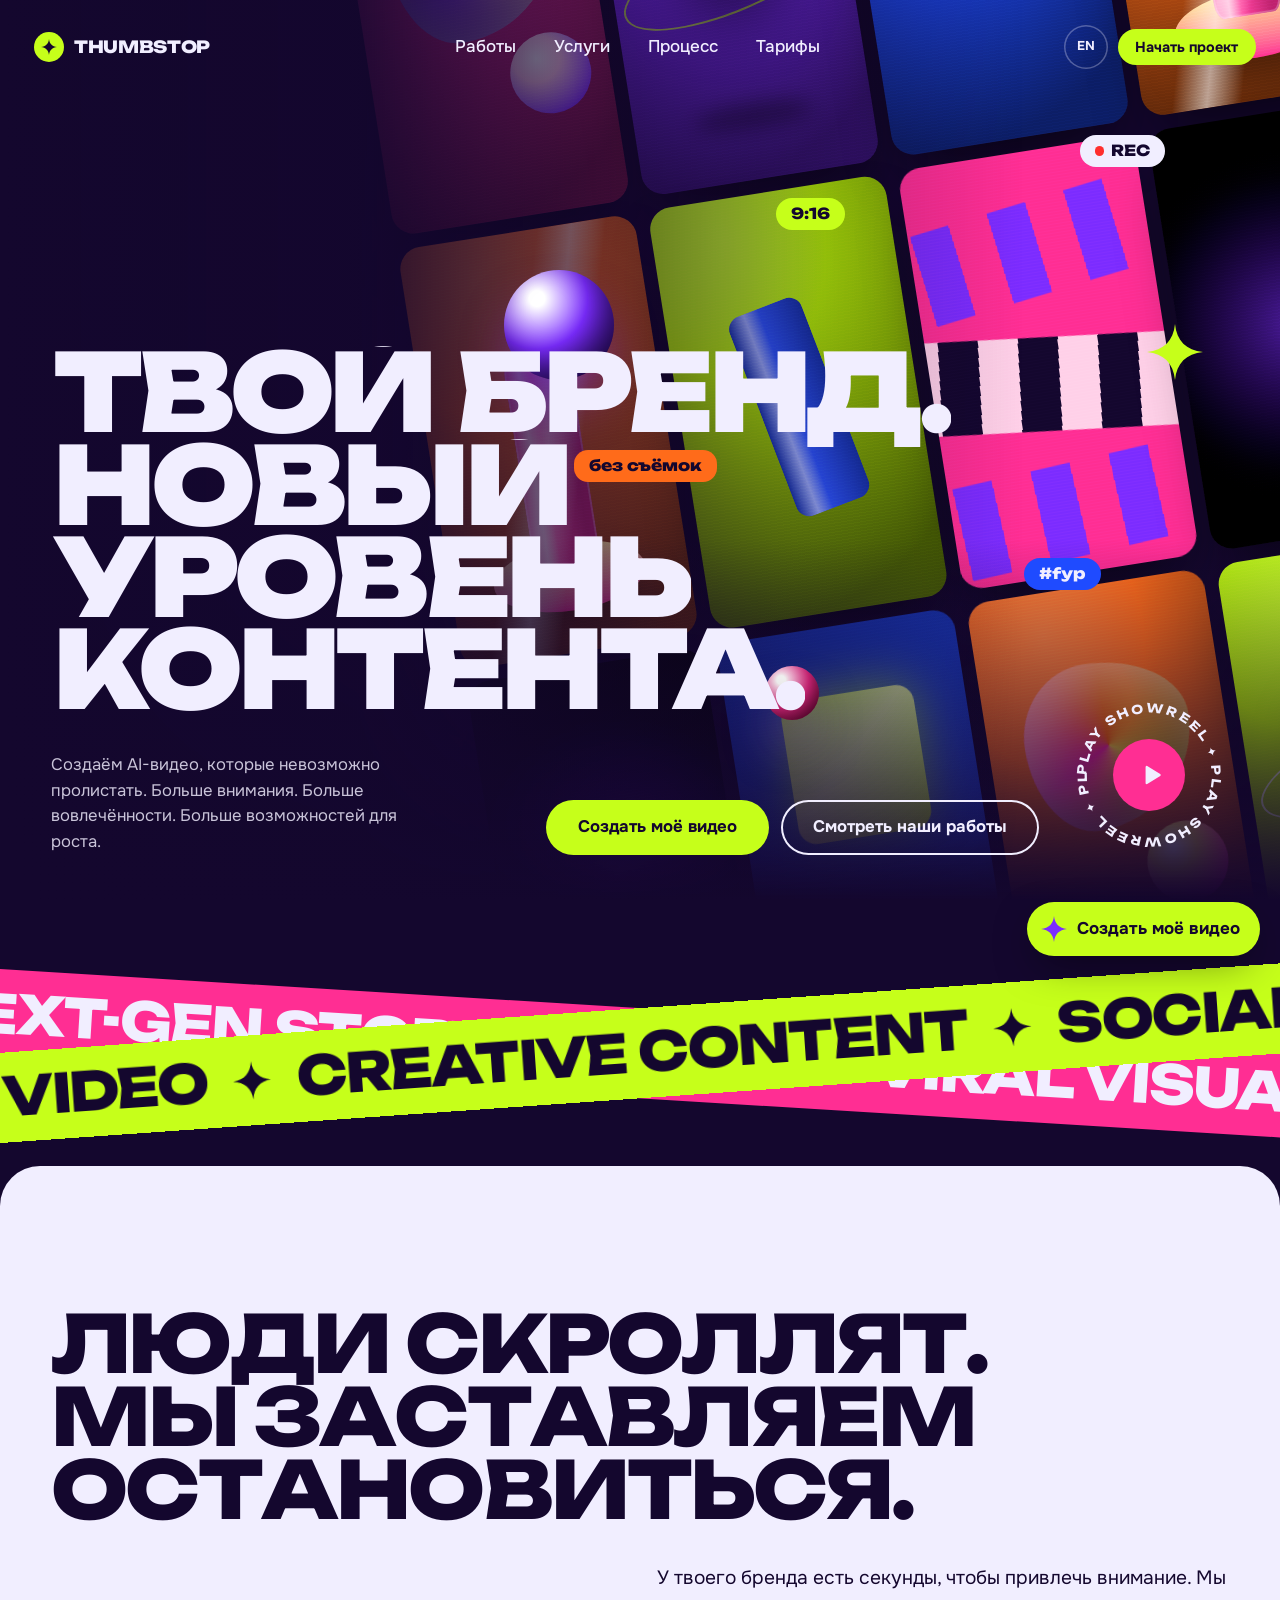
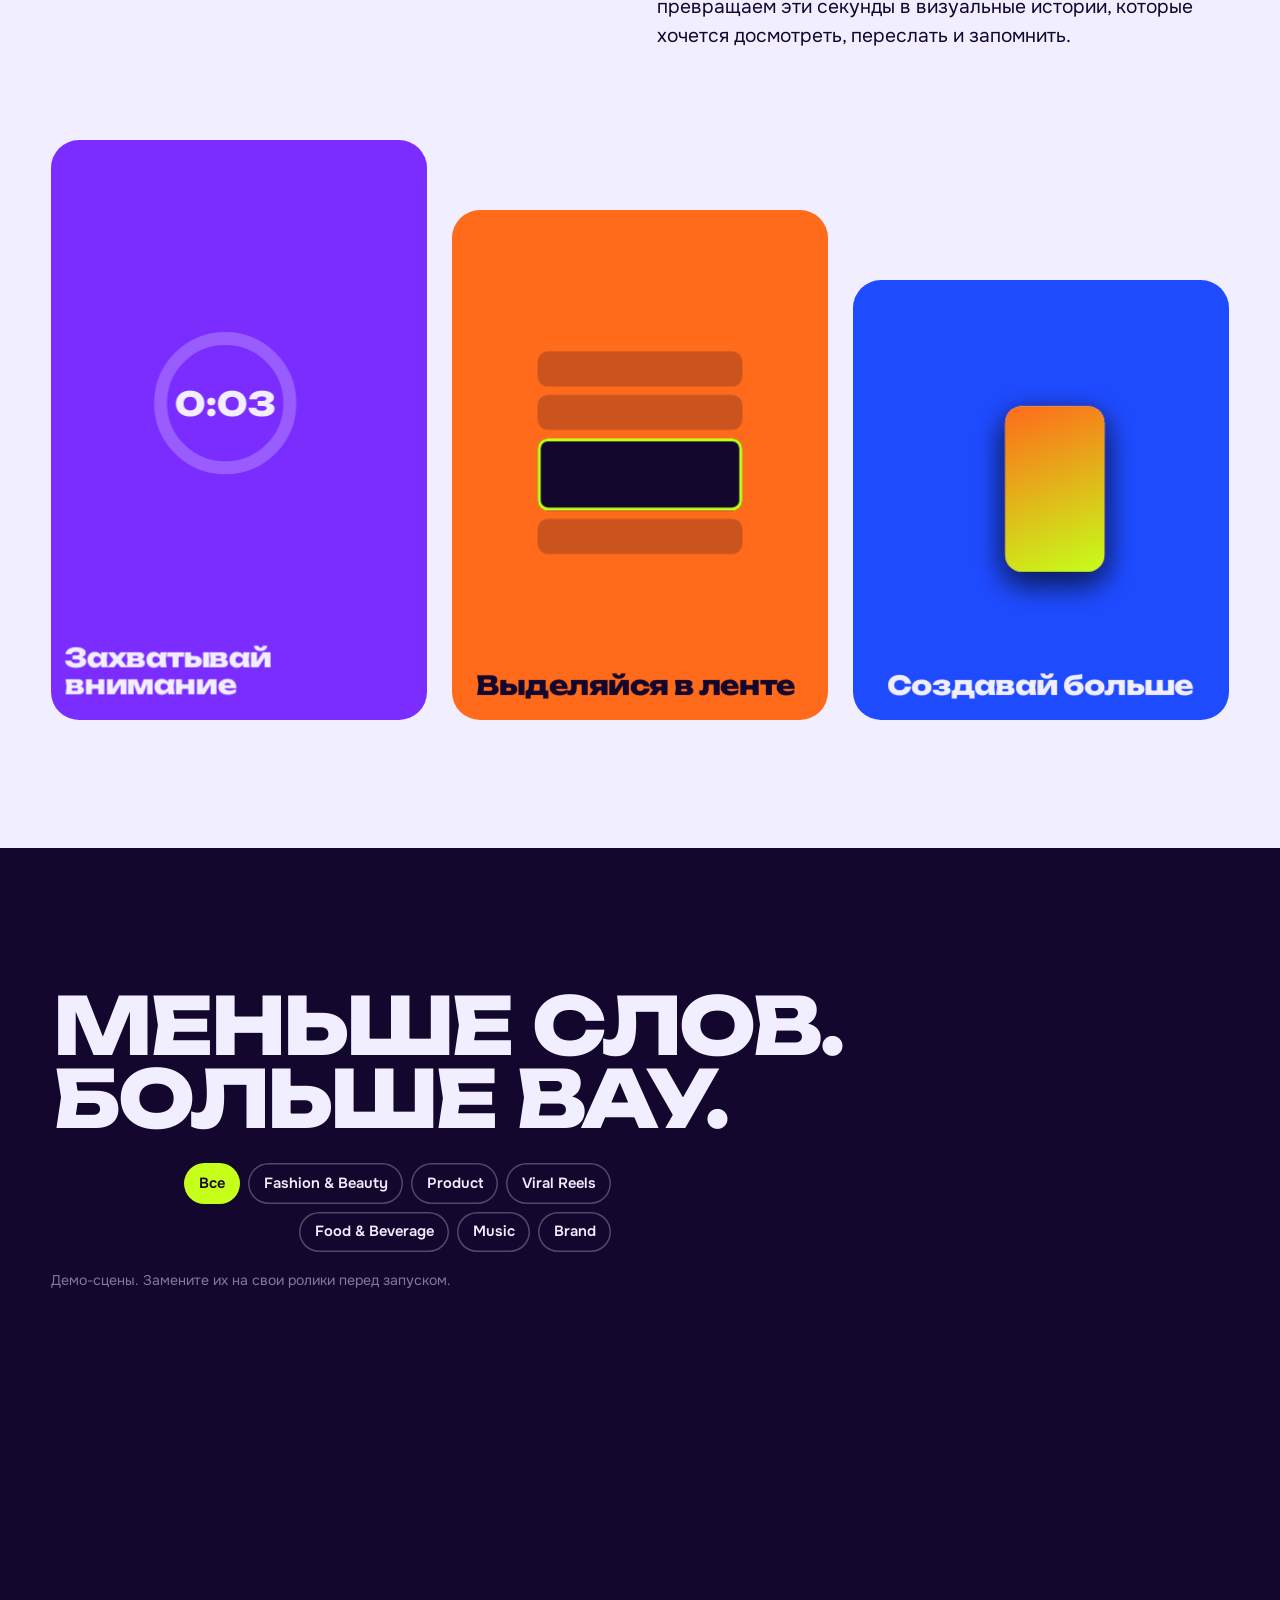
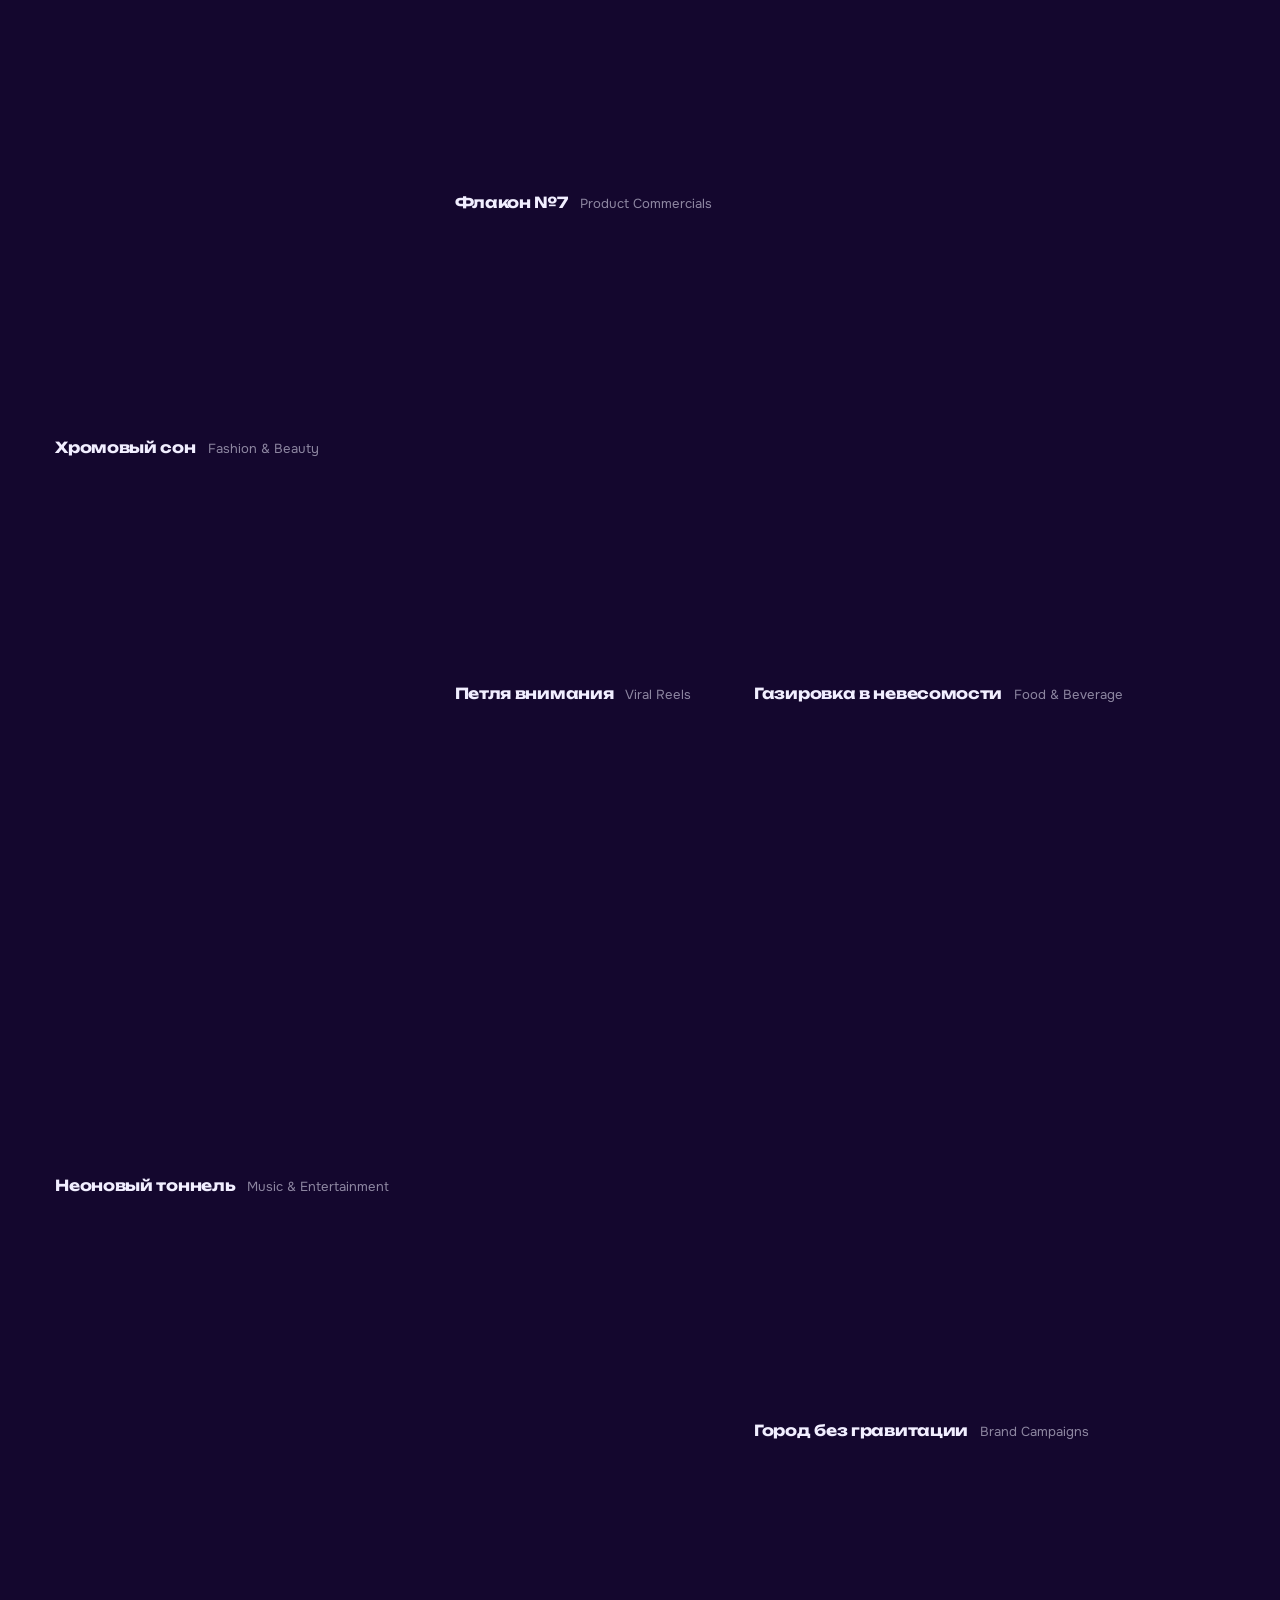
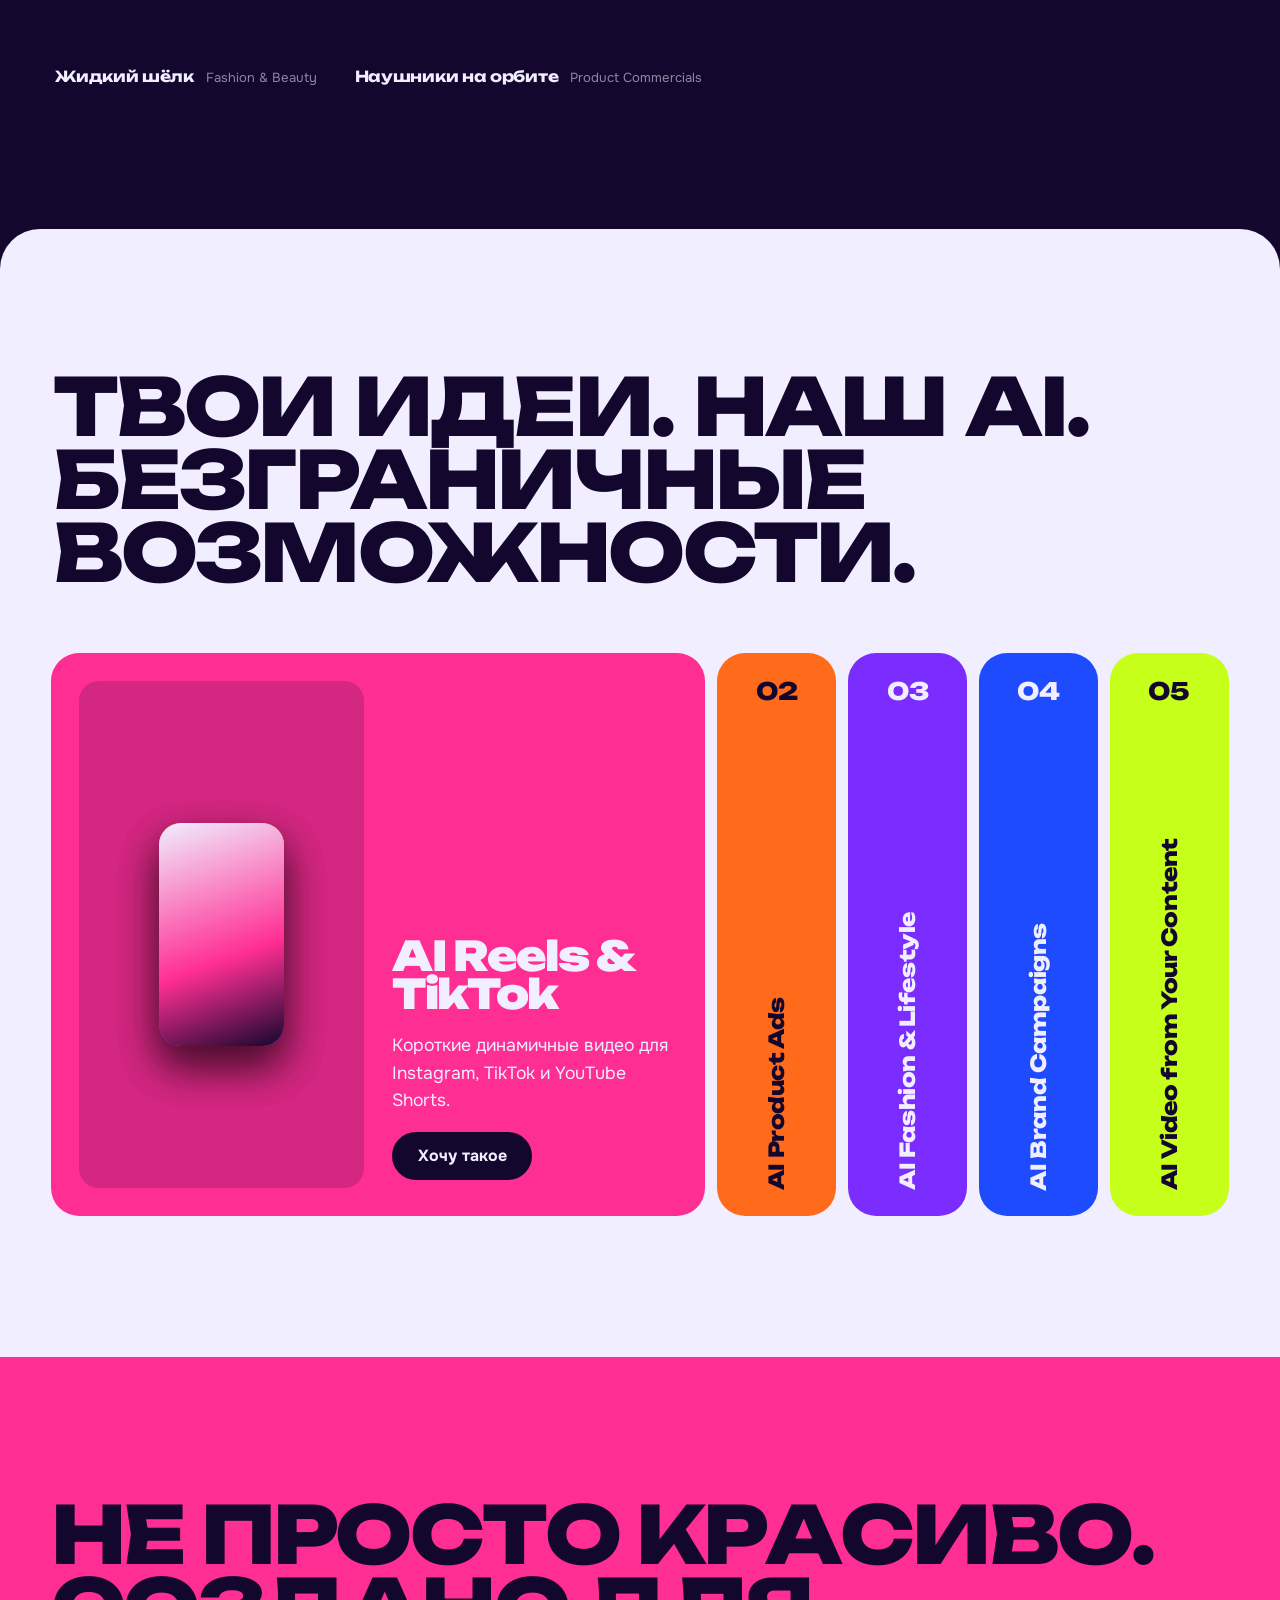
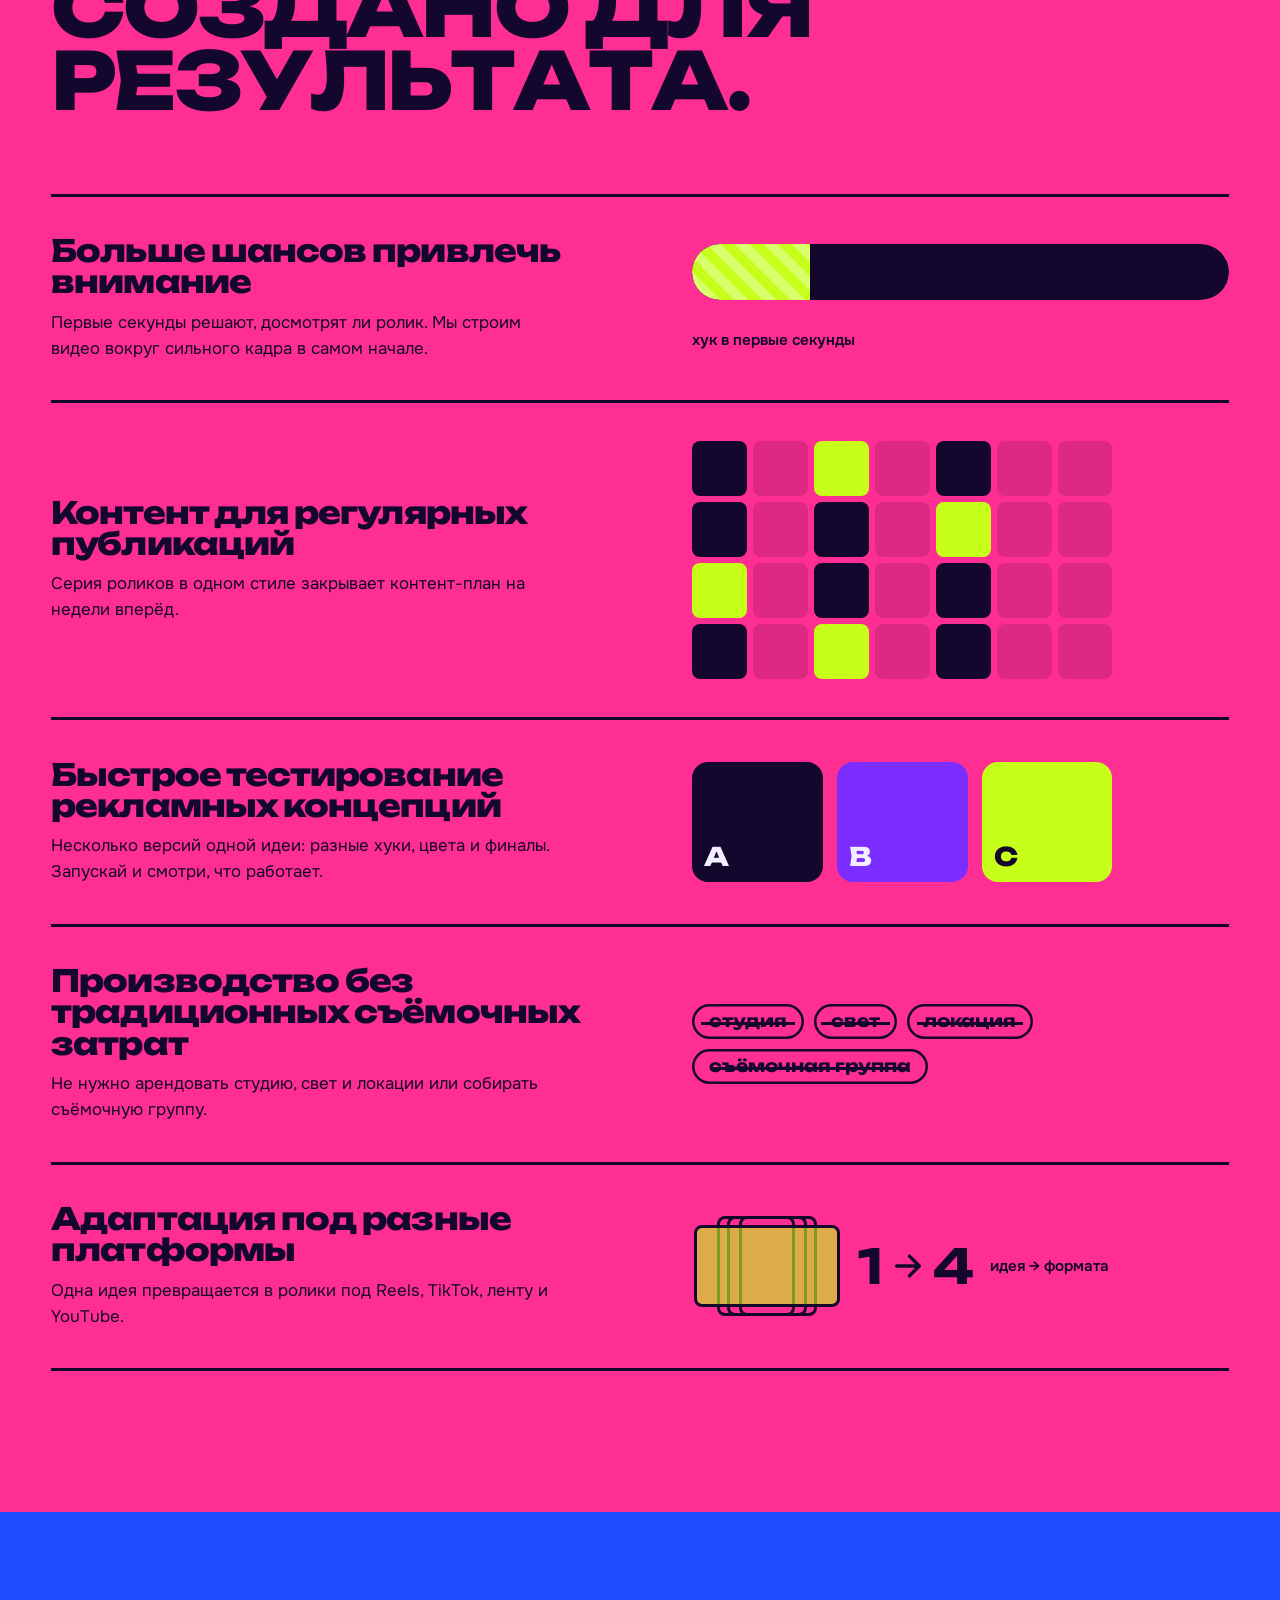
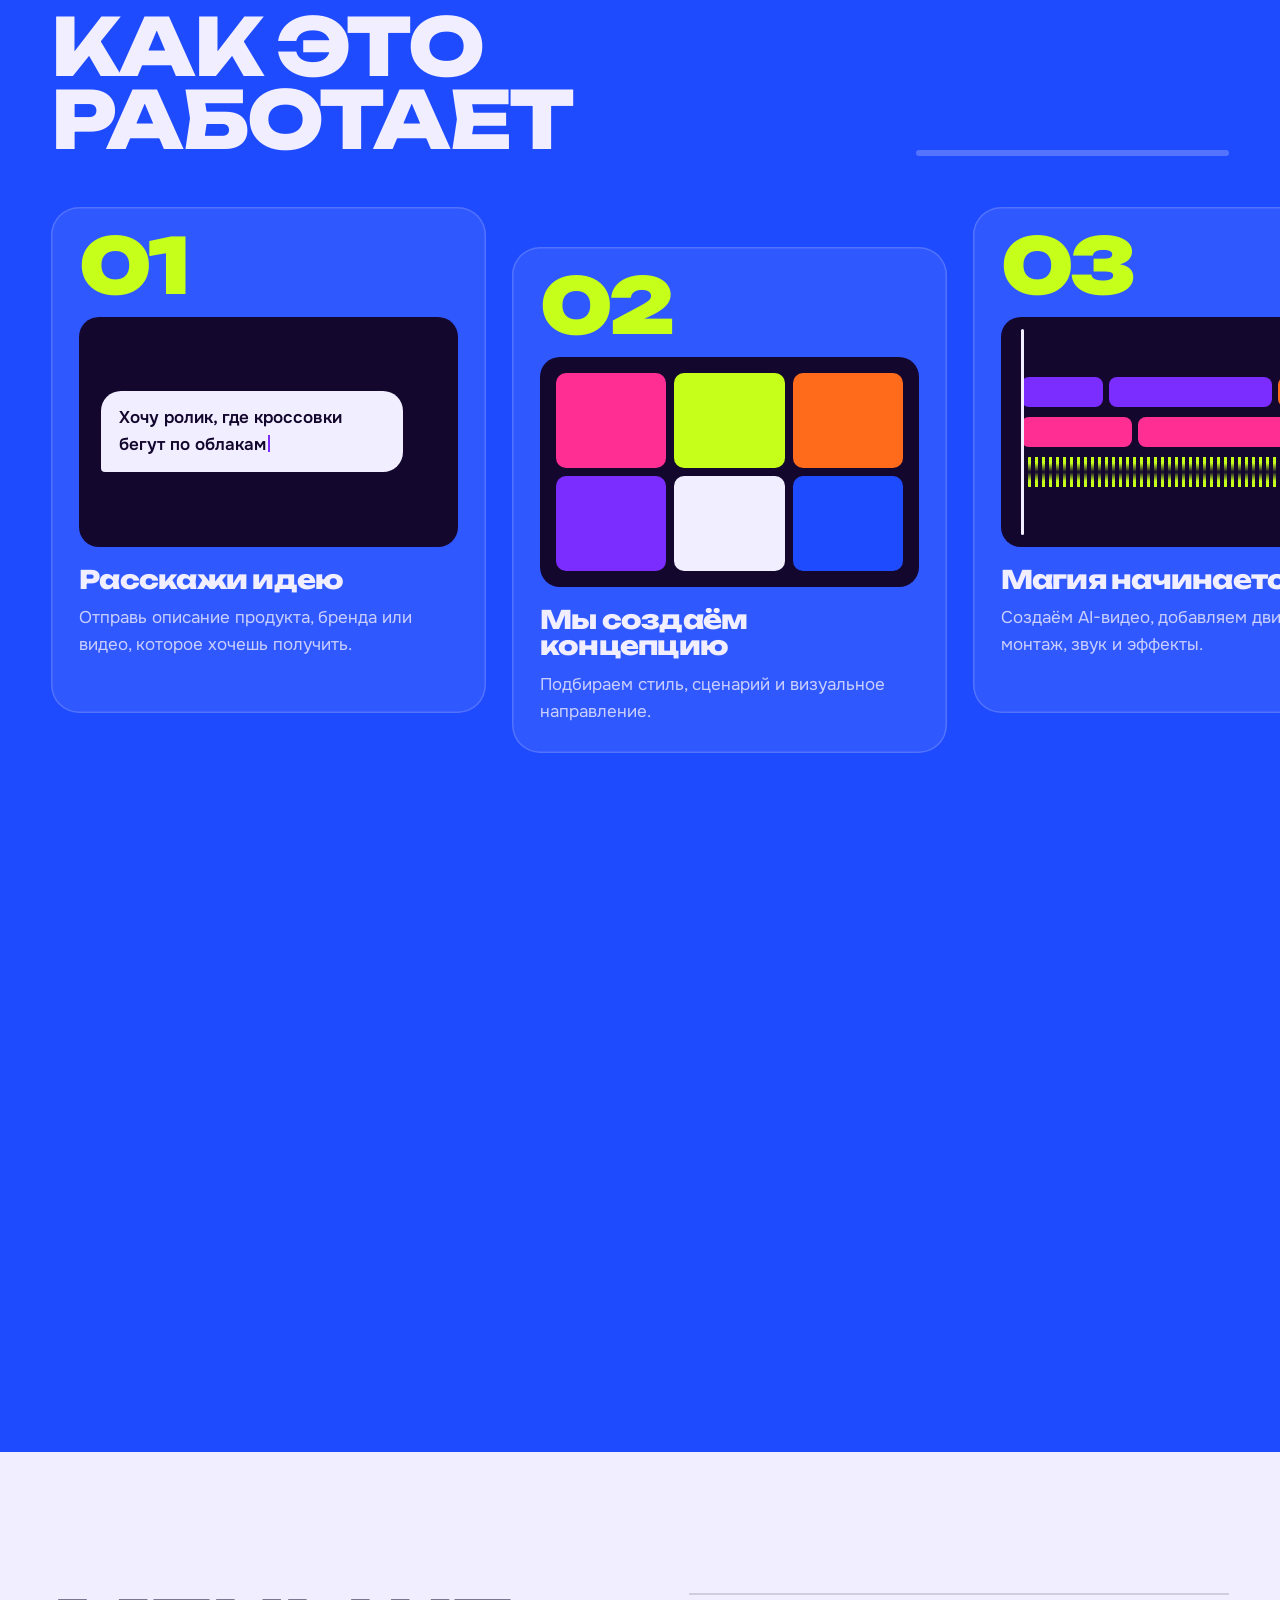
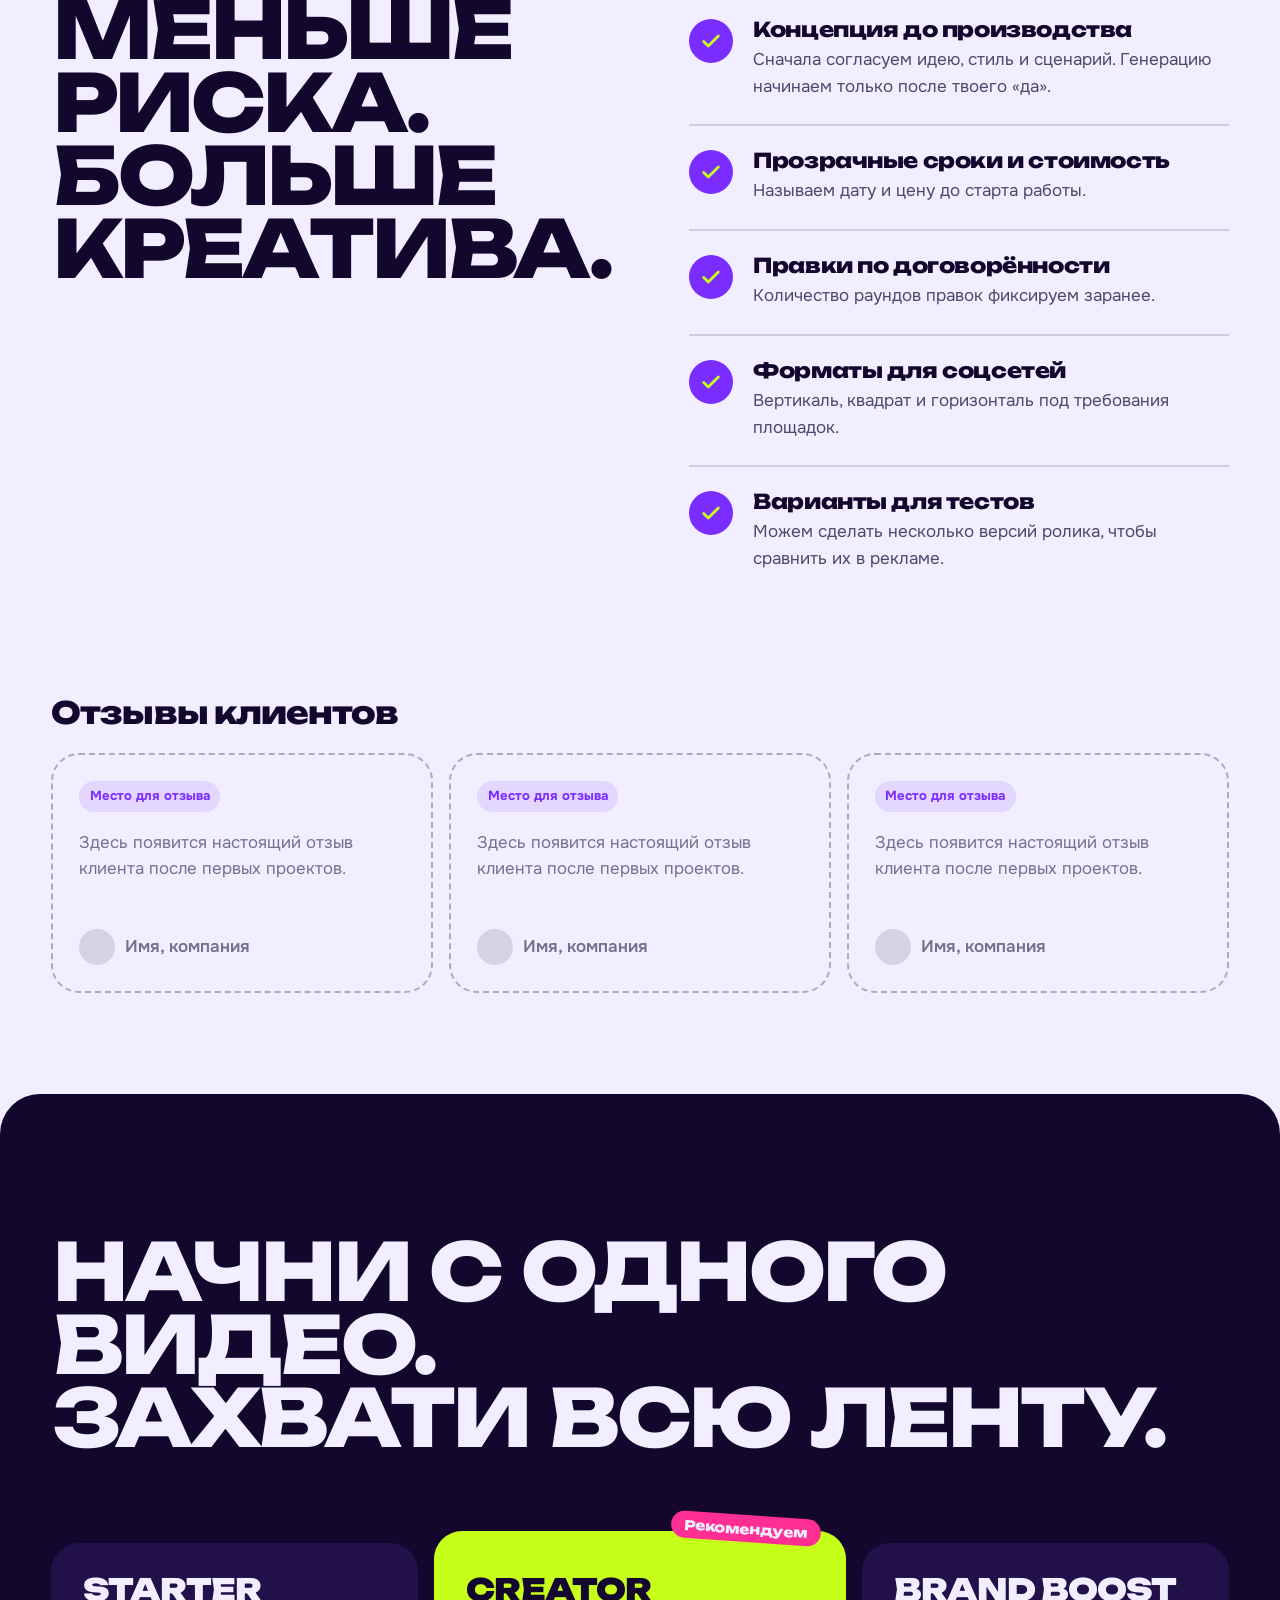
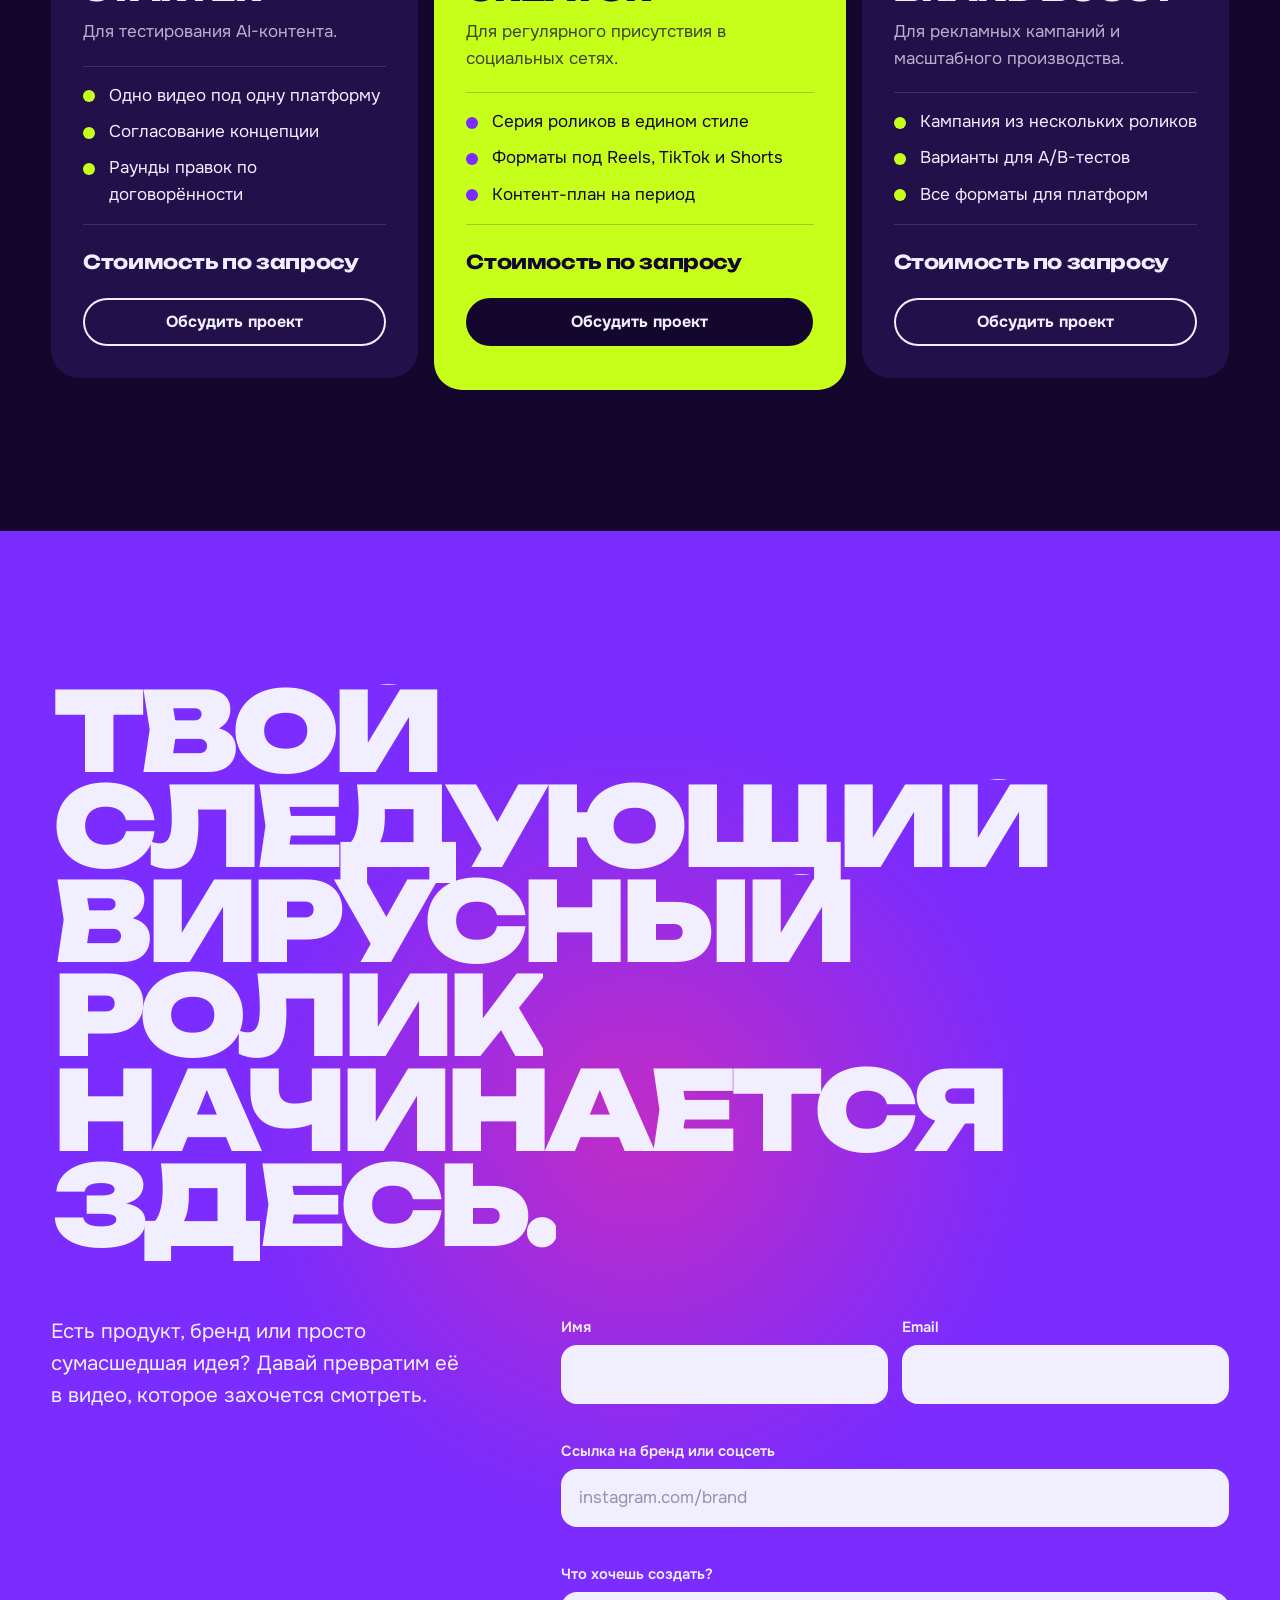
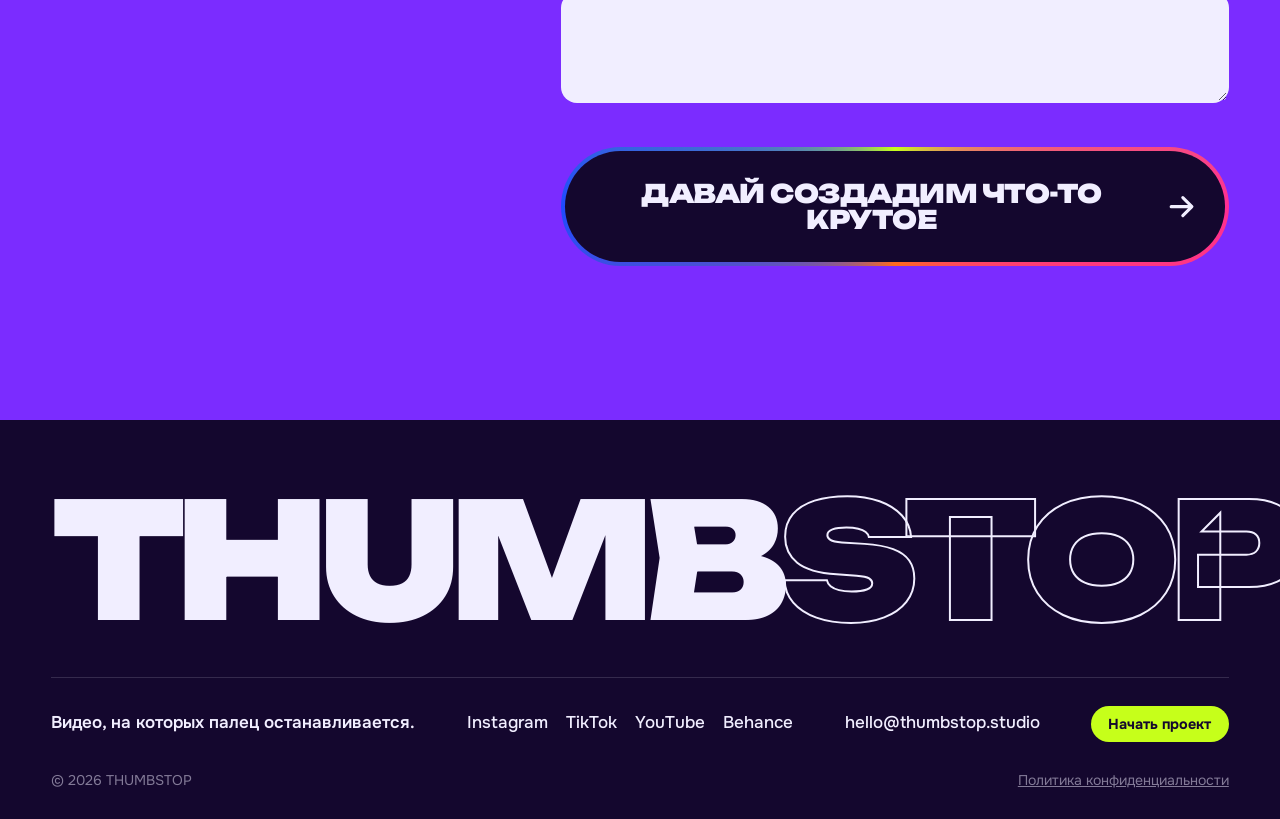
==== commit 1a95c9f9: "Add files via upload" ====
--- a/index.html
+++ b/index.html
@@ -1,507 +1,414 @@
-<!DOCTYPE html>
-<html lang="en">
+<!doctype html>
+<html lang="ru">
 <head>
-    <meta charset="UTF-8">
-    <meta name="viewport" content="width=device-width, initial-scale=1.0">
-    <title>Chicago Bulls Youth Team | Ages 12-13</title>
-    <link rel="stylesheet" href="styles.css">
-    <link rel="preconnect" href="https://fonts.googleapis.com">
-    <link rel="preconnect" href="https://fonts.gstatic.com" crossorigin>
-    <link href="https://fonts.googleapis.com/css2?family=Bebas+Neue&family=Inter:wght@400;600;700;800&display=swap" rel="stylesheet">
+<meta charset="utf-8">
+<meta name="viewport" content="width=device-width, initial-scale=1">
+<title>THUMBSTOP — AI-видео для брендов, рекламы и соцсетей</title>
+<meta name="description" content="Креативная студия AI-видео. Reels, TikTok, рекламные ролики продуктов, fashion-кампании и брендовые серии без дорогих съёмок.">
+<meta property="og:title" content="THUMBSTOP — AI-видео, которые невозможно пролистать">
+<meta property="og:description" content="Reels, TikTok, product ads и брендовые кампании, созданные с помощью AI.">
+<meta property="og:type" content="website">
+<meta name="theme-color" content="#14072E">
+<link rel="preconnect" href="https://fonts.googleapis.com">
+<link rel="preconnect" href="https://fonts.gstatic.com" crossorigin>
+<link rel="stylesheet" href="https://fonts.googleapis.com/css2?family=Onest:wght@400;500;600;700&family=Unbounded:wght@500;700;800;900&display=swap">
+<link rel="stylesheet" href="css/style.css">
+<script>document.documentElement.classList.add('js')</script>
 </head>
 <body>
-    <!-- Navigation -->
-    <nav class="navbar">
-        <div class="container">
-            <div class="nav-content">
-                <div class="logo">
-                    <svg width="40" height="40" viewBox="0 0 40 40" fill="none">
-                        <path d="M20 0L25 10L35 5L30 20L40 25L25 30L30 40L20 35L10 40L15 30L0 25L10 20L5 5L15 10L20 0Z" fill="#CE1141"/>
-                    </svg>
-                    <span>BULLS YOUTH</span>
-                </div>
-                <ul class="nav-links">
-                    <li><a href="#about">About</a></li>
-                    <li><a href="#schedule">Schedule</a></li>
-                    <li><a href="#team">Team</a></li>
-                    <li><a href="#shop">Shop</a></li>
-                    <li><a href="#contact" class="btn-primary">Join Us</a></li>
-                </ul>
-            </div>
-        </div>
-    </nav>
-
-    <!-- Hero Section -->
-    <section class="hero">
-        <div class="hero-bg"></div>
-        <div class="container">
-            <div class="hero-content">
-                <div class="hero-badge">CHICAGO BULLS YOUTH PROGRAM</div>
-                <h1 class="hero-title">
-                    <span class="title-line">BUILD YOUR</span>
-                    <span class="title-line">LEGACY</span>
-                </h1>
-                <p class="hero-subtitle">Elite basketball training for ages 12-13. Develop skills, teamwork, and championship mindset.</p>
-                <div class="hero-cta">
-                    <a href="#contact" class="btn-large">Start Your Journey</a>
-                    <a href="#schedule" class="btn-outline">View Schedule</a>
-                </div>
-                <div class="hero-stats">
-                    <div class="stat-item">
-                        <div class="stat-number">15+</div>
-                        <div class="stat-label">Players</div>
-                    </div>
-                    <div class="stat-item">
-                        <div class="stat-number">3</div>
-                        <div class="stat-label">Championships</div>
-                    </div>
-                    <div class="stat-item">
-                        <div class="stat-number">100%</div>
-                        <div class="stat-label">Dedication</div>
-                    </div>
-                </div>
-            </div>
-        </div>
-    </section>
-
-    <!-- About Section -->
-    <section id="about" class="about">
-        <div class="container">
-            <div class="section-header">
-                <span class="section-label">WHO WE ARE</span>
-                <h2 class="section-title">More Than Basketball</h2>
-            </div>
-            <div class="about-grid">
-                <div class="about-card">
-                    <div class="card-icon">🏆</div>
-                    <h3>Championship Culture</h3>
-                    <p>We instill winning mentality, discipline, and perseverance in every young athlete.</p>
-                </div>
-                <div class="about-card">
-                    <div class="card-icon">🎯</div>
-                    <h3>Skill Development</h3>
-                    <p>Professional coaching focused on fundamentals, strategy, and advanced techniques.</p>
-                </div>
-                <div class="about-card">
-                    <div class="card-icon">🤝</div>
-                    <h3>Team Unity</h3>
-                    <p>Building lifelong friendships and teaching the power of teamwork and leadership.</p>
-                </div>
-            </div>
-        </div>
-    </section>
-
-    <!-- Schedule Section -->
-    <section id="schedule" class="schedule">
-        <div class="container">
-            <div class="section-header center">
-                <span class="section-label">UPCOMING GAMES</span>
-                <h2 class="section-title">Game Schedule</h2>
-            </div>
-            <div class="schedule-grid">
-                <div class="game-card">
-                    <div class="game-date">
-                        <div class="date-day">SAT</div>
-                        <div class="date-num">15</div>
-                        <div class="date-month">DEC</div>
-                    </div>
-                    <div class="game-info">
-                        <div class="game-teams">
-                            <div class="team home">
-                                <div class="team-logo bulls-logo"></div>
-                                <span class="team-name">Bulls Youth</span>
-                            </div>
-                            <div class="vs">VS</div>
-                            <div class="team away">
-                                <div class="team-logo opponent-logo"></div>
-                                <span class="team-name">Lakers Youth</span>
-                            </div>
-                        </div>
-                        <div class="game-details">
-                            <span class="game-time">🕐 3:00 PM</span>
-                            <span class="game-venue">📍 United Center - Court 3</span>
-                        </div>
-                    </div>
-                    <div class="game-action">
-                        <span class="game-status home-game">HOME</span>
-                    </div>
-                </div>
-
-                <div class="game-card">
-                    <div class="game-date">
-                        <div class="date-day">TUE</div>
-                        <div class="date-num">19</div>
-                        <div class="date-month">DEC</div>
-                    </div>
-                    <div class="game-info">
-                        <div class="game-teams">
-                            <div class="team home">
-                                <div class="team-logo bulls-logo"></div>
-                                <span class="team-name">Bulls Youth</span>
-                            </div>
-                            <div class="vs">VS</div>
-                            <div class="team away">
-                                <div class="team-logo opponent-logo"></div>
-                                <span class="team-name">Celtics Youth</span>
-                            </div>
-                        </div>
-                        <div class="game-details">
-                            <span class="game-time">🕐 6:30 PM</span>
-                            <span class="game-venue">📍 Boston Sports Complex</span>
-                        </div>
-                    </div>
-                    <div class="game-action">
-                        <span class="game-status away-game">AWAY</span>
-                    </div>
-                </div>
-
-                <div class="game-card">
-                    <div class="game-date">
-                        <div class="date-day">SAT</div>
-                        <div class="date-num">22</div>
-                        <div class="date-month">DEC</div>
-                    </div>
-                    <div class="game-info">
-                        <div class="game-teams">
-                            <div class="team home">
-                                <div class="team-logo bulls-logo"></div>
-                                <span class="team-name">Bulls Youth</span>
-                            </div>
-                            <div class="vs">VS</div>
-                            <div class="team away">
-                                <div class="team-logo opponent-logo"></div>
-                                <span class="team-name">Heat Youth</span>
-                            </div>
-                        </div>
-                        <div class="game-details">
-                            <span class="game-time">🕐 2:00 PM</span>
-                            <span class="game-venue">📍 United Center - Court 3</span>
-                        </div>
-                    </div>
-                    <div class="game-action">
-                        <span class="game-status home-game">HOME</span>
-                    </div>
-                </div>
-            </div>
-            <div class="schedule-cta">
-                <a href="#contact" class="btn-secondary">Get Season Tickets</a>
-            </div>
-        </div>
-    </section>
-
-    <!-- Team Section -->
-    <section id="team" class="team">
-        <div class="container">
-            <div class="section-header center">
-                <span class="section-label">MEET THE SQUAD</span>
-                <h2 class="section-title">Our Players</h2>
-            </div>
-            <div class="team-grid">
-                <div class="player-card">
-                    <div class="player-image">
-                        <div class="player-number">7</div>
-                    </div>
-                    <div class="player-info">
-                        <h3 class="player-name">Marcus Johnson</h3>
-                        <span class="player-position">Point Guard</span>
-                        <div class="player-stats">
-                            <span>6'2" • 160 lbs</span>
-                        </div>
-                    </div>
-                </div>
-
-                <div class="player-card">
-                    <div class="player-image">
-                        <div class="player-number">23</div>
-                    </div>
-                    <div class="player-info">
-                        <h3 class="player-name">Tyler Chen</h3>
-                        <span class="player-position">Shooting Guard</span>
-                        <div class="player-stats">
-                            <span>5'11" • 155 lbs</span>
-                        </div>
-                    </div>
-                </div>
-
-                <div class="player-card">
-                    <div class="player-image">
-                        <div class="player-number">10</div>
-                    </div>
-                    <div class="player-info">
-                        <h3 class="player-name">Jordan Williams</h3>
-                        <span class="player-position">Small Forward</span>
-                        <div class="player-stats">
-                            <span>6'0" • 165 lbs</span>
-                        </div>
-                    </div>
-                </div>
-
-                <div class="player-card">
-                    <div class="player-image">
-                        <div class="player-number">15</div>
-                    </div>
-                    <div class="player-info">
-                        <h3 class="player-name">Alex Rodriguez</h3>
-                        <span class="player-position">Power Forward</span>
-                        <div class="player-stats">
-                            <span>6'3" • 175 lbs</span>
-                        </div>
-                    </div>
-                </div>
-
-                <div class="player-card">
-                    <div class="player-image">
-                        <div class="player-number">32</div>
-                    </div>
-                    <div class="player-info">
-                        <h3 class="player-name">David Thompson</h3>
-                        <span class="player-position">Center</span>
-                        <div class="player-stats">
-                            <span>6'4" • 180 lbs</span>
-                        </div>
-                    </div>
-                </div>
-
-                <div class="player-card">
-                    <div class="player-image">
-                        <div class="player-number">5</div>
-                    </div>
-                    <div class="player-info">
-                        <h3 class="player-name">Chris Miller</h3>
-                        <span class="player-position">Guard</span>
-                        <div class="player-stats">
-                            <span>5'10" • 150 lbs</span>
-                        </div>
-                    </div>
-                </div>
-            </div>
-        </div>
-    </section>
-
-    <!-- Shop Section -->
-    <section id="shop" class="shop">
-        <div class="container">
-            <div class="section-header center">
-                <span class="section-label">GEAR UP</span>
-                <h2 class="section-title">Youth Collection</h2>
-                <p class="section-description">Official Chicago Bulls youth merchandise. Rep your team on and off the court.</p>
-            </div>
-            <div class="products-grid">
-                <div class="product-card">
-                    <div class="product-badge">NEW</div>
-                    <div class="product-image youth-jersey"></div>
-                    <div class="product-info">
-                        <h3 class="product-name">Youth Team Jersey</h3>
-                        <p class="product-desc">Authentic game jersey with moisture-wicking fabric</p>
-                        <div class="product-footer">
-                            <span class="product-price">$59.99</span>
-                            <a href="#" class="product-link">Shop Now →</a>
-                        </div>
-                    </div>
-                </div>
-
-                <div class="product-card">
-                    <div class="product-badge">POPULAR</div>
-                    <div class="product-image youth-shoes"></div>
-                    <div class="product-info">
-                        <h3 class="product-name">Youth Basketball Shoes</h3>
-                        <p class="product-desc">High-performance shoes with ankle support</p>
-                        <div class="product-footer">
-                            <span class="product-price">$89.99</span>
-                            <a href="#" class="product-link">Shop Now →</a>
-                        </div>
-                    </div>
-                </div>
-
-                <div class="product-card">
-                    <div class="product-image youth-hoodie"></div>
-                    <div class="product-info">
-                        <h3 class="product-name">Bulls Youth Hoodie</h3>
-                        <p class="product-desc">Premium cotton blend with embroidered logo</p>
-                        <div class="product-footer">
-                            <span class="product-price">$49.99</span>
-                            <a href="#" class="product-link">Shop Now →</a>
-                        </div>
-                    </div>
-                </div>
-            </div>
-            <div class="shop-cta">
-                <a href="#" class="btn-large">View Full Store</a>
-            </div>
-        </div>
-    </section>
-
-    <!-- Programs Section -->
-    <section class="programs">
-        <div class="container">
-            <div class="section-header center">
-                <span class="section-label">PROGRAMS</span>
-                <h2 class="section-title">Train Like A Pro</h2>
-            </div>
-            <div class="programs-grid">
-                <div class="program-card">
-                    <div class="program-header">
-                        <h3>Skills Camp</h3>
-                        <span class="program-price">$299/season</span>
-                    </div>
-                    <ul class="program-features">
-                        <li>✓ 3 practices per week</li>
-                        <li>✓ Professional coaching staff</li>
-                        <li>✓ Skill assessments</li>
-                        <li>✓ Game film review</li>
-                        <li>✓ Team gear included</li>
-                    </ul>
-                    <a href="#contact" class="btn-secondary">Enroll Now</a>
-                </div>
-
-                <div class="program-card featured">
-                    <div class="program-badge">MOST POPULAR</div>
-                    <div class="program-header">
-                        <h3>Elite Development</h3>
-                        <span class="program-price">$499/season</span>
-                    </div>
-                    <ul class="program-features">
-                        <li>✓ 5 practices per week</li>
-                        <li>✓ 1-on-1 coaching sessions</li>
-                        <li>✓ Strength & conditioning</li>
-                        <li>✓ Tournament participation</li>
-                        <li>✓ Complete uniform package</li>
-                        <li>✓ Nutrition guidance</li>
-                    </ul>
-                    <a href="#contact" class="btn-primary">Enroll Now</a>
-                </div>
-
-                <div class="program-card">
-                    <div class="program-header">
-                        <h3>Weekend League</h3>
-                        <span class="program-price">$199/season</span>
-                    </div>
-                    <ul class="program-features">
-                        <li>✓ Saturday games</li>
-                        <li>✓ Sunday practice</li>
-                        <li>✓ League play</li>
-                        <li>✓ Team jersey</li>
-                        <li>✓ Season awards</li>
-                    </ul>
-                    <a href="#contact" class="btn-secondary">Enroll Now</a>
-                </div>
-            </div>
-        </div>
-    </section>
-
-    <!-- Contact Section -->
-    <section id="contact" class="contact">
-        <div class="container">
-            <div class="contact-wrapper">
-                <div class="contact-content">
-                    <span class="section-label">GET STARTED</span>
-                    <h2 class="section-title">Join Our Team</h2>
-                    <p class="contact-description">Ready to take your game to the next level? Register today and become part of the Bulls Youth family.</p>
-
-                    <div class="contact-info">
-                        <div class="info-item">
-                            <div class="info-icon">📧</div>
-                            <div>
-                                <div class="info-label">Email</div>
-                                <div class="info-value">youth@chicagobulls.com</div>
-                            </div>
-                        </div>
-                        <div class="info-item">
-                            <div class="info-icon">📞</div>
-                            <div>
-                                <div class="info-label">Phone</div>
-                                <div class="info-value">(312) 455-4000</div>
-                            </div>
-                        </div>
-                        <div class="info-item">
-                            <div class="info-icon">📍</div>
-                            <div>
-                                <div class="info-label">Location</div>
-                                <div class="info-value">United Center, Chicago, IL</div>
-                            </div>
-                        </div>
-                    </div>
-                </div>
-
-                <form class="contact-form">
-                    <div class="form-group">
-                        <label for="name">Player Name *</label>
-                        <input type="text" id="name" name="name" required>
-                    </div>
-                    <div class="form-group">
-                        <label for="email">Parent Email *</label>
-                        <input type="email" id="email" name="email" required>
-                    </div>
-                    <div class="form-group">
-                        <label for="phone">Phone Number *</label>
-                        <input type="tel" id="phone" name="phone" required>
-                    </div>
-                    <div class="form-group">
-                        <label for="program">Program Interest *</label>
-                        <select id="program" name="program" required>
-                            <option value="">Select a program</option>
-                            <option value="skills">Skills Camp</option>
-                            <option value="elite">Elite Development</option>
-                            <option value="weekend">Weekend League</option>
-                        </select>
-                    </div>
-                    <div class="form-group">
-                        <label for="message">Additional Information</label>
-                        <textarea id="message" name="message" rows="4"></textarea>
-                    </div>
-                    <button type="submit" class="btn-large">Submit Registration</button>
-                </form>
-            </div>
-        </div>
-    </section>
-
-    <!-- Footer -->
-    <footer class="footer">
-        <div class="container">
-            <div class="footer-content">
-                <div class="footer-brand">
-                    <div class="logo">
-                        <svg width="40" height="40" viewBox="0 0 40 40" fill="none">
-                            <path d="M20 0L25 10L35 5L30 20L40 25L25 30L30 40L20 35L10 40L15 30L0 25L10 20L5 5L15 10L20 0Z" fill="#CE1141"/>
-                        </svg>
-                        <span>BULLS YOUTH</span>
-                    </div>
-                    <p class="footer-tagline">Building Champions On & Off The Court</p>
-                </div>
-                <div class="footer-links">
-                    <div class="footer-column">
-                        <h4>Quick Links</h4>
-                        <ul>
-                            <li><a href="#about">About</a></li>
-                            <li><a href="#schedule">Schedule</a></li>
-                            <li><a href="#team">Team</a></li>
-                            <li><a href="#shop">Shop</a></li>
-                        </ul>
-                    </div>
-                    <div class="footer-column">
-                        <h4>Programs</h4>
-                        <ul>
-                            <li><a href="#">Skills Camp</a></li>
-                            <li><a href="#">Elite Development</a></li>
-                            <li><a href="#">Weekend League</a></li>
-                        </ul>
-                    </div>
-                    <div class="footer-column">
-                        <h4>Follow Us</h4>
-                        <div class="social-links">
-                            <a href="#" class="social-link">Instagram</a>
-                            <a href="#" class="social-link">Twitter</a>
-                            <a href="#" class="social-link">Facebook</a>
-                        </div>
-                    </div>
-                </div>
-            </div>
-            <div class="footer-bottom">
-                <p>&copy; 2024 Chicago Bulls Youth Program. All rights reserved.</p>
-            </div>
-        </div>
-    </footer>
-
-    <script src="script.js"></script>
+<a class="skip" href="#main" data-i18n="skip">Перейти к содержимому</a>
+
+<div class="cursor" aria-hidden="true"><div class="cursor__dot"></div><div class="cursor__ring"><span class="cursor__label"></span></div></div>
+
+<!-- Иконки -->
+<svg width="0" height="0" style="position:absolute" aria-hidden="true">
+  <symbol id="i-star" viewBox="0 0 100 100"><path d="M50 0c3 30 20 47 50 50-30 3-47 20-50 50-3-30-20-47-50-50C30 47 47 30 50 0z"/></symbol>
+  <symbol id="i-play" viewBox="0 0 24 24"><path d="M7 4.5v15a1 1 0 0 0 1.5.86l12-7.5a1 1 0 0 0 0-1.72l-12-7.5A1 1 0 0 0 7 4.5z"/></symbol>
+  <symbol id="i-arrow" viewBox="0 0 24 24"><path d="M4 12h15m-6-7 7 7-7 7" fill="none" stroke="currentColor" stroke-width="2.4" stroke-linecap="round" stroke-linejoin="round"/></symbol>
+  <symbol id="i-check" viewBox="0 0 24 24"><path d="m4 12.5 5 5L20 6.5" fill="none" stroke="currentColor" stroke-width="3" stroke-linecap="round" stroke-linejoin="round"/></symbol>
+</svg>
+
+<header class="nav" id="nav">
+  <a class="nav__logo" href="#top" aria-label="THUMBSTOP, на главную">
+    <span class="logo-mark" aria-hidden="true"><svg><use href="#i-star"/></svg></span>THUMBSTOP
+  </a>
+  <nav class="nav__links" aria-label="Основная навигация">
+    <a href="#work" data-i18n="nav.work">Работы</a>
+    <a href="#services" data-i18n="nav.services">Услуги</a>
+    <a href="#process" data-i18n="nav.process">Процесс</a>
+    <a href="#pricing" data-i18n="nav.pricing">Тарифы</a>
+  </nav>
+  <div class="nav__right">
+    <button class="lang" type="button" data-lang-toggle aria-label="Switch to English">EN</button>
+    <a class="btn btn--lime btn--sm magnetic" href="#contact" data-i18n="cta.start">Начать проект</a>
+    <button class="burger" type="button" aria-expanded="false" aria-controls="menu" aria-label="Открыть меню"><span></span><span></span></button>
+  </div>
+</header>
+
+<div class="menu" id="menu" aria-hidden="true">
+  <nav aria-label="Мобильная навигация">
+    <a href="#work" data-i18n="nav.work">Работы</a>
+    <a href="#services" data-i18n="nav.services">Услуги</a>
+    <a href="#process" data-i18n="nav.process">Процесс</a>
+    <a href="#pricing" data-i18n="nav.pricing">Тарифы</a>
+    <a href="#contact" data-i18n="cta.start">Начать проект</a>
+  </nav>
+  <p class="menu__mail"><a href="mailto:hello@thumbstop.studio">hello@thumbstop.studio</a></p>
+</div>
+
+<main id="main">
+
+<!-- 01 HERO. Фоновое видео: укажите путь в data-src у .hero__video — оно заменит анимированную ленту. -->
+<section class="hero" id="top" aria-labelledby="hero-title">
+  <div class="hero__bg" aria-hidden="true">
+    <video class="hero__video" muted loop playsinline preload="none" data-src="" poster=""></video>
+    <div class="feed" data-feed></div>
+    <div class="hero__shade"></div>
+  </div>
+
+  <div class="sticker sticker--a" aria-hidden="true">9:16</div>
+  <div class="sticker sticker--b" aria-hidden="true"><i class="rec"></i>REC</div>
+  <div class="sticker sticker--c" aria-hidden="true" data-i18n="hero.st1">без съёмок</div>
+  <div class="sticker sticker--d" aria-hidden="true">#fyp</div>
+  <div class="gloss gloss--1" aria-hidden="true"></div>
+  <div class="gloss gloss--2" aria-hidden="true"></div>
+  <svg class="spin-star spin-star--hero" aria-hidden="true"><use href="#i-star"/></svg>
+
+  <div class="hero__inner">
+    <h1 class="hero__title" id="hero-title" data-split="words">
+      <span class="line" data-i18n="hero.t1">ТВОЙ БРЕНД.</span>
+      <span class="line" data-i18n="hero.t2">НОВЫЙ УРОВЕНЬ</span>
+      <span class="line" data-i18n="hero.t3">КОНТЕНТА.</span>
+    </h1>
+    <div class="hero__foot">
+      <p class="hero__lead" data-i18n="hero.lead">Создаём AI-видео, которые невозможно пролистать. Больше внимания. Больше вовлечённости. Больше возможностей для роста.</p>
+      <div class="hero__ctas">
+        <a class="btn btn--lime btn--lg magnetic" href="#contact" data-i18n="cta.create">Создать моё видео</a>
+        <a class="btn btn--ghost btn--lg magnetic" href="#work" data-i18n="cta.works">Смотреть наши работы</a>
+      </div>
+    </div>
+    <button class="reel-btn magnetic" type="button" data-open-viewer data-scene="orb" data-theme="violet" data-video="" data-title="Showreel" aria-label="Смотреть шоурил">
+      <svg class="reel-btn__ring" viewBox="0 0 200 200" aria-hidden="true">
+        <defs><path id="circ" d="M100 100m-78 0a78 78 0 1 1 156 0a78 78 0 1 1-156 0"/></defs>
+        <text><textPath href="#circ">PLAY SHOWREEL ✦ PLAY SHOWREEL ✦ PLAY SHOWREEL ✦ </textPath></text>
+      </svg>
+      <span class="reel-btn__core"><svg><use href="#i-play"/></svg></span>
+    </button>
+  </div>
+</section>
+
+<!-- 02 MARQUEE -->
+<div class="tapes" aria-label="AI video, creative content, social ads, viral visuals, next-gen storytelling">
+  <div class="tape tape--lime" aria-hidden="true"><div class="tape__track" data-marquee>
+    <span>AI VIDEO</span><svg><use href="#i-star"/></svg><span>CREATIVE CONTENT</span><svg><use href="#i-star"/></svg><span>SOCIAL ADS</span><svg><use href="#i-star"/></svg><span>VIRAL VISUALS</span><svg><use href="#i-star"/></svg><span>NEXT-GEN STORYTELLING</span><svg><use href="#i-star"/></svg>
+  </div></div>
+  <div class="tape tape--pink" aria-hidden="true"><div class="tape__track tape__track--rev" data-marquee>
+    <span>NEXT-GEN STORYTELLING</span><svg><use href="#i-star"/></svg><span>VIRAL VISUALS</span><svg><use href="#i-star"/></svg><span>SOCIAL ADS</span><svg><use href="#i-star"/></svg><span>CREATIVE CONTENT</span><svg><use href="#i-star"/></svg><span>AI VIDEO</span><svg><use href="#i-star"/></svg>
+  </div></div>
+</div>
+
+<!-- 03 СТОП -->
+<section class="stop" aria-labelledby="stop-title">
+  <div class="wrap">
+    <div class="stop__head">
+      <h2 class="h2 stop__title" id="stop-title" data-split="chars"><span class="line" data-i18n="stop.t1">ЛЮДИ СКРОЛЛЯТ.</span> <span class="line" data-i18n="stop.t2">МЫ ЗАСТАВЛЯЕМ</span> <span class="line" data-i18n="stop.t3">ОСТАНОВИТЬСЯ.</span></h2>
+      <p class="stop__text reveal" data-reveal="up" data-i18n="stop.text">У твоего бренда есть секунды, чтобы привлечь внимание. Мы превращаем эти секунды в визуальные истории, которые хочется досмотреть, переслать и запомнить.</p>
+    </div>
+    <ul class="stop__cards">
+      <li class="scard scard--violet tilt reveal" data-reveal="rise">
+        <div class="scard__vis" aria-hidden="true">
+          <svg class="timer" viewBox="0 0 120 120"><circle cx="60" cy="60" r="50"/><circle class="timer__run" cx="60" cy="60" r="50"/></svg>
+          <span class="timer__n">0:03</span>
+        </div>
+        <h3 class="scard__title" data-i18n="stop.c1t">Захватывай внимание</h3>
+        <div class="scard__body"><p data-i18n="stop.c1">Яркий визуальный контент для первых секунд просмотра.</p></div>
+      </li>
+      <li class="scard scard--orange tilt reveal" data-reveal="rise">
+        <div class="scard__vis" aria-hidden="true">
+          <div class="minifeed"><i></i><i></i><i class="hot"></i><i></i></div>
+        </div>
+        <h3 class="scard__title" data-i18n="stop.c2t">Выделяйся в ленте</h3>
+        <div class="scard__body"><p data-i18n="stop.c2">Необычные идеи и образы, которые сложно повторить обычной съёмкой.</p></div>
+      </li>
+      <li class="scard scard--blue tilt reveal" data-reveal="rise">
+        <div class="scard__vis" aria-hidden="true">
+          <div class="stack"><i></i><i></i><i></i><i></i></div>
+        </div>
+        <h3 class="scard__title" data-i18n="stop.c3t">Создавай больше</h3>
+        <div class="scard__body"><p data-i18n="stop.c3">Выпускай больше креативов без постоянных съёмок и дорогих продакшен-команд.</p></div>
+      </li>
+    </ul>
+  </div>
+</section>
+
+<!-- 04 SHOWREEL
+     Замена медиа: у каждого .clip укажите data-video="media/xxx.mp4" и, по желанию, data-poster="media/xxx.jpg".
+     Пока data-video пустой, показывается анимированная демо-сцена (data-scene: orb | bottle | blob | tunnel | splash | grid | stripes | ring). -->
+<section class="reel" id="work" aria-labelledby="reel-title">
+  <div class="wrap">
+    <div class="reel__head">
+      <h2 class="h2 reel__title" id="reel-title" data-split="words"><span class="line" data-i18n="reel.t1">МЕНЬШЕ СЛОВ.</span> <span class="line" data-i18n="reel.t2">БОЛЬШЕ ВАУ.</span></h2>
+      <div class="chips" role="group" aria-label="Фильтр по категориям">
+        <button class="chip is-on" type="button" data-filter="all" aria-pressed="true" data-i18n="reel.all">Все</button>
+        <button class="chip" type="button" data-filter="fashion" aria-pressed="false">Fashion &amp; Beauty</button>
+        <button class="chip" type="button" data-filter="product" aria-pressed="false">Product</button>
+        <button class="chip" type="button" data-filter="reels" aria-pressed="false">Viral Reels</button>
+        <button class="chip" type="button" data-filter="food" aria-pressed="false">Food &amp; Beverage</button>
+        <button class="chip" type="button" data-filter="music" aria-pressed="false">Music</button>
+        <button class="chip" type="button" data-filter="brand" aria-pressed="false">Brand</button>
+      </div>
+    </div>
+    <p class="reel__note" data-i18n="reel.note">Демо-сцены. Замените их на свои ролики перед запуском.</p>
+
+    <ul class="works">
+      <li class="work w1" data-cat="fashion"><button class="work__btn" type="button" data-open-viewer data-cursor="Смотреть">
+        <div class="work__frame reveal" data-reveal="frame"><div class="clip" data-scene="blob" data-theme="pink" data-video="" data-poster="" data-parallax="0.06"></div></div>
+        <span class="work__meta"><span class="work__cat">Fashion &amp; Beauty</span><span class="work__name">Хромовый сон</span></span>
+      </button></li>
+      <li class="work w2" data-cat="product"><button class="work__btn" type="button" data-open-viewer data-cursor="Смотреть">
+        <div class="work__frame reveal" data-reveal="frame"><div class="clip" data-scene="bottle" data-theme="orange" data-video="" data-parallax="0.05"></div></div>
+        <span class="work__meta"><span class="work__cat">Product Commercials</span><span class="work__name">Флакон №7</span></span>
+      </button></li>
+      <li class="work w3" data-cat="reels"><button class="work__btn" type="button" data-open-viewer data-cursor="Смотреть">
+        <div class="work__frame reveal" data-reveal="frame"><div class="clip" data-scene="stripes" data-theme="lime" data-video=""></div></div>
+        <span class="work__meta"><span class="work__cat">Viral Reels</span><span class="work__name">Петля внимания</span></span>
+      </button></li>
+      <li class="work w4" data-cat="food"><button class="work__btn" type="button" data-open-viewer data-cursor="Смотреть">
+        <div class="work__frame reveal" data-reveal="frame"><div class="clip" data-scene="splash" data-theme="orange" data-video=""></div></div>
+        <span class="work__meta"><span class="work__cat">Food &amp; Beverage</span><span class="work__name">Газировка в невесомости</span></span>
+      </button></li>
+      <li class="work w5" data-cat="music"><button class="work__btn" type="button" data-open-viewer data-cursor="Смотреть">
+        <div class="work__frame reveal" data-reveal="frame"><div class="clip" data-scene="tunnel" data-theme="violet" data-video="" data-parallax="0.08"></div></div>
+        <span class="work__meta"><span class="work__cat">Music &amp; Entertainment</span><span class="work__name">Неоновый тоннель</span></span>
+      </button></li>
+      <li class="work w6" data-cat="brand"><button class="work__btn" type="button" data-open-viewer data-cursor="Смотреть">
+        <div class="work__frame reveal" data-reveal="frame"><div class="clip" data-scene="grid" data-theme="blue" data-video="" data-parallax="0.05"></div></div>
+        <span class="work__meta"><span class="work__cat">Brand Campaigns</span><span class="work__name">Город без гравитации</span></span>
+      </button></li>
+      <li class="work w7" data-cat="fashion"><button class="work__btn" type="button" data-open-viewer data-cursor="Смотреть">
+        <div class="work__frame reveal" data-reveal="frame"><div class="clip" data-scene="ring" data-theme="lime" data-video=""></div></div>
+        <span class="work__meta"><span class="work__cat">Fashion &amp; Beauty</span><span class="work__name">Жидкий шёлк</span></span>
+      </button></li>
+      <li class="work w8" data-cat="product"><button class="work__btn" type="button" data-open-viewer data-cursor="Смотреть">
+        <div class="work__frame reveal" data-reveal="frame"><div class="clip" data-scene="orb" data-theme="blue" data-video=""></div></div>
+        <span class="work__meta"><span class="work__cat">Product Commercials</span><span class="work__name">Наушники на орбите</span></span>
+      </button></li>
+    </ul>
+  </div>
+</section>
+
+<!-- 05 УСЛУГИ: горизонтальный аккордеон -->
+<section class="services" id="services" aria-labelledby="svc-title">
+  <div class="wrap">
+    <h2 class="h2 services__title" id="svc-title" data-split="words"><span class="line" data-i18n="svc.t1">ТВОИ ИДЕИ. НАШ AI.</span> <span class="line" data-i18n="svc.t2">БЕЗГРАНИЧНЫЕ ВОЗМОЖНОСТИ.</span></h2>
+    <div class="acc" data-acc>
+      <article class="pane pane--pink is-open">
+        <button class="pane__tab" type="button" aria-expanded="true" aria-controls="p1"><span class="pane__n">01</span><span class="pane__name">AI Reels &amp; TikTok</span></button>
+        <div class="pane__body" id="p1">
+          <div class="pane__vis vis-phones" aria-hidden="true"><i></i><i></i><i></i></div>
+          <div class="pane__copy"><h3>AI Reels &amp; TikTok</h3><p data-i18n="svc.1">Короткие динамичные видео для Instagram, TikTok и YouTube Shorts.</p>
+          <a class="btn btn--night magnetic" href="#contact" data-prefill="AI Reels & TikTok" data-i18n="cta.want">Хочу такое</a></div>
+        </div>
+      </article>
+      <article class="pane pane--orange">
+        <button class="pane__tab" type="button" aria-expanded="false" aria-controls="p2"><span class="pane__n">02</span><span class="pane__name">AI Product Ads</span></button>
+        <div class="pane__body" id="p2">
+          <div class="pane__vis"><div class="clip" data-scene="bottle" data-theme="orange" data-video=""></div></div>
+          <div class="pane__copy"><h3>AI Product Ads</h3><p data-i18n="svc.2">Рекламные ролики продуктов без необходимости организовывать полноценную съёмку.</p>
+          <a class="btn btn--night magnetic" href="#contact" data-prefill="AI Product Ads" data-i18n="cta.want">Хочу такое</a></div>
+        </div>
+      </article>
+      <article class="pane pane--violet">
+        <button class="pane__tab" type="button" aria-expanded="false" aria-controls="p3"><span class="pane__n">03</span><span class="pane__name">AI Fashion &amp; Lifestyle</span></button>
+        <div class="pane__body" id="p3">
+          <div class="pane__vis"><div class="clip" data-scene="blob" data-theme="pink" data-video=""></div></div>
+          <div class="pane__copy"><h3>AI Fashion &amp; Lifestyle</h3><p data-i18n="svc.3">Кинематографичные fashion-кампании, виртуальные модели, фантастические локации.</p>
+          <a class="btn btn--lime magnetic" href="#contact" data-prefill="AI Fashion & Lifestyle" data-i18n="cta.want">Хочу такое</a></div>
+        </div>
+      </article>
+      <article class="pane pane--blue">
+        <button class="pane__tab" type="button" aria-expanded="false" aria-controls="p4"><span class="pane__n">04</span><span class="pane__name">AI Brand Campaigns</span></button>
+        <div class="pane__body" id="p4">
+          <div class="pane__vis"><div class="clip" data-scene="grid" data-theme="blue" data-video=""></div></div>
+          <div class="pane__copy"><h3>AI Brand Campaigns</h3><p data-i18n="svc.4">Креативные рекламные концепции и серии видеороликов для продвижения брендов.</p>
+          <a class="btn btn--lime magnetic" href="#contact" data-prefill="AI Brand Campaigns" data-i18n="cta.want">Хочу такое</a></div>
+        </div>
+      </article>
+      <article class="pane pane--lime">
+        <button class="pane__tab" type="button" aria-expanded="false" aria-controls="p5"><span class="pane__n">05</span><span class="pane__name">AI Video from Your Content</span></button>
+        <div class="pane__body" id="p5">
+          <div class="pane__vis vis-photo" aria-hidden="true"><div class="photo"><i></i></div><div class="photo photo--live"><div class="clip" data-scene="orb" data-theme="violet" data-video=""></div></div></div>
+          <div class="pane__copy"><h3>AI Video from Your Content</h3><p data-i18n="svc.5">Превращение существующих фотографий, изображений и идей в анимированные видеоролики.</p>
+          <a class="btn btn--night magnetic" href="#contact" data-prefill="AI Video from Your Content" data-i18n="cta.want">Хочу такое</a></div>
+        </div>
+      </article>
+    </div>
+  </div>
+</section>
+
+<!-- 06 РЕЗУЛЬТАТ. Без выдуманной статистики: диаграммы иллюстрируют возможности, а не показатели. -->
+<section class="results" aria-labelledby="res-title">
+  <div class="wrap">
+    <h2 class="h2 results__title" id="res-title" data-split="chars"><span class="line" data-i18n="res.t1">НЕ ПРОСТО КРАСИВО.</span> <span class="line" data-i18n="res.t2">СОЗДАНО ДЛЯ РЕЗУЛЬТАТА.</span></h2>
+    <ol class="spec">
+      <li class="spec__row reveal" data-reveal="wipe">
+        <div class="spec__copy"><h3 data-i18n="res.1t">Больше шансов привлечь внимание</h3><p data-i18n="res.1">Первые секунды решают, досмотрят ли ролик. Мы строим видео вокруг сильного кадра в самом начале.</p></div>
+        <div class="dia dia--hook" aria-hidden="true"><div class="hook"><i class="hook__fill"></i><span class="hook__mark"></span></div><span class="dia__cap" data-i18n="res.1c">хук в первые секунды</span></div>
+      </li>
+      <li class="spec__row reveal" data-reveal="wipe">
+        <div class="spec__copy"><h3 data-i18n="res.2t">Контент для регулярных публикаций</h3><p data-i18n="res.2">Серия роликов в одном стиле закрывает контент-план на недели вперёд.</p></div>
+        <div class="dia dia--cal" aria-hidden="true"><div class="cal"></div></div>
+      </li>
+      <li class="spec__row reveal" data-reveal="wipe">
+        <div class="spec__copy"><h3 data-i18n="res.3t">Быстрое тестирование рекламных концепций</h3><p data-i18n="res.3">Несколько версий одной идеи: разные хуки, цвета и финалы. Запускай и смотри, что работает.</p></div>
+        <div class="dia dia--ab" aria-hidden="true"><div class="ab"><span>A</span><span>B</span><span>C</span></div></div>
+      </li>
+      <li class="spec__row reveal" data-reveal="wipe">
+        <div class="spec__copy"><h3 data-i18n="res.4t">Производство без традиционных съёмочных затрат</h3><p data-i18n="res.4">Не нужно арендовать студию, свет и локации или собирать съёмочную группу.</p></div>
+        <div class="dia dia--cross" aria-hidden="true"><ul class="cross"><li data-i18n="res.4a">студия</li><li data-i18n="res.4b">свет</li><li data-i18n="res.4c">локация</li><li data-i18n="res.4d">съёмочная группа</li></ul></div>
+      </li>
+      <li class="spec__row reveal" data-reveal="wipe">
+        <div class="spec__copy"><h3 data-i18n="res.5t">Адаптация под разные платформы</h3><p data-i18n="res.5">Одна идея превращается в ролики под Reels, TikTok, ленту и YouTube.</p></div>
+        <div class="dia dia--fmt" aria-hidden="true">
+          <div class="fmt"><i class="f916"></i><i class="f45"></i><i class="f11"></i><i class="f169"></i></div>
+          <span class="count"><b data-count="1">1</b><svg><use href="#i-arrow"/></svg><b data-count="4">4</b></span><span class="dia__cap" data-i18n="res.5c">идея → формата</span>
+        </div>
+      </li>
+    </ol>
+  </div>
+</section>
+
+<!-- 07 ПРОЦЕСС: горизонтальный скролл -->
+<section class="process" id="process" aria-labelledby="proc-title">
+  <div class="process__pin">
+    <div class="process__top wrap">
+      <h2 class="h2 process__title" id="proc-title" data-i18n="proc.t">КАК ЭТО РАБОТАЕТ</h2>
+      <div class="process__bar" aria-hidden="true"><i></i></div>
+    </div>
+    <ol class="process__track">
+      <li class="step">
+        <span class="step__n">01</span>
+        <div class="step__vis vis-chat" aria-hidden="true"><div class="bubble"><span data-i18n="proc.v1">Хочу ролик, где кроссовки бегут по облакам</span><i class="caret"></i></div></div>
+        <h3 data-i18n="proc.1t">Расскажи идею</h3><p data-i18n="proc.1">Отправь описание продукта, бренда или видео, которое хочешь получить.</p>
+      </li>
+      <li class="step">
+        <span class="step__n">02</span>
+        <div class="step__vis vis-board" aria-hidden="true"><i></i><i></i><i></i><i></i><i></i><i></i></div>
+        <h3 data-i18n="proc.2t">Мы создаём концепцию</h3><p data-i18n="proc.2">Подбираем стиль, сценарий и визуальное направление.</p>
+      </li>
+      <li class="step">
+        <span class="step__n">03</span>
+        <div class="step__vis vis-timeline" aria-hidden="true"><div class="tl"><i></i><i></i><i></i></div><div class="tl"><i></i><i></i></div><div class="tl tl--audio"></div><span class="playhead"></span></div>
+        <h3 data-i18n="proc.3t">Магия начинается</h3><p data-i18n="proc.3">Создаём AI-видео, добавляем движение, монтаж, звук и эффекты.</p>
+      </li>
+      <li class="step">
+        <span class="step__n">04</span>
+        <div class="step__vis vis-done" aria-hidden="true"><div class="file"><b>final_9x16.mp4</b><i></i></div><div class="file"><b>final_1x1.mp4</b><i></i></div><div class="file"><b>final_16x9.mp4</b><i></i></div></div>
+        <h3 data-i18n="proc.4t">Твой контент готов</h3><p data-i18n="proc.4">Получаешь готовые видео для публикации.</p>
+      </li>
+    </ol>
+  </div>
+</section>
+
+<!-- 08 ДОВЕРИЕ -->
+<section class="trust" aria-labelledby="trust-title">
+  <div class="wrap trust__grid">
+    <h2 class="h2 trust__title" id="trust-title" data-split="words"><span class="line" data-i18n="trust.t1">МЕНЬШЕ РИСКА.</span> <span class="line" data-i18n="trust.t2">БОЛЬШЕ КРЕАТИВА.</span></h2>
+    <ul class="checks">
+      <li class="reveal" data-reveal="check"><span class="tick"><svg><use href="#i-check"/></svg></span><div><h3 data-i18n="trust.1t">Концепция до производства</h3><p data-i18n="trust.1">Сначала согласуем идею, стиль и сценарий. Генерацию начинаем только после твоего «да».</p></div></li>
+      <li class="reveal" data-reveal="check"><span class="tick"><svg><use href="#i-check"/></svg></span><div><h3 data-i18n="trust.2t">Прозрачные сроки и стоимость</h3><p data-i18n="trust.2">Называем дату и цену до старта работы.</p></div></li>
+      <li class="reveal" data-reveal="check"><span class="tick"><svg><use href="#i-check"/></svg></span><div><h3 data-i18n="trust.3t">Правки по договорённости</h3><p data-i18n="trust.3">Количество раундов правок фиксируем заранее.</p></div></li>
+      <li class="reveal" data-reveal="check"><span class="tick"><svg><use href="#i-check"/></svg></span><div><h3 data-i18n="trust.4t">Форматы для соцсетей</h3><p data-i18n="trust.4">Вертикаль, квадрат и горизонталь под требования площадок.</p></div></li>
+      <li class="reveal" data-reveal="check"><span class="tick"><svg><use href="#i-check"/></svg></span><div><h3 data-i18n="trust.5t">Варианты для тестов</h3><p data-i18n="trust.5">Можем сделать несколько версий ролика, чтобы сравнить их в рекламе.</p></div></li>
+    </ul>
+  </div>
+  <!-- Отзывы: замените плейсхолдеры реальными отзывами с разрешения клиентов -->
+  <div class="wrap">
+    <h3 class="quotes__title" data-i18n="trust.q">Отзывы клиентов</h3>
+    <ul class="quotes">
+      <li class="quote quote--empty"><span class="quote__tag" data-i18n="trust.ph">Место для отзыва</span><p data-i18n="trust.phText">Здесь появится настоящий отзыв клиента после первых проектов.</p><span class="quote__who"><i></i><span data-i18n="trust.phWho">Имя, компания</span></span></li>
+      <li class="quote quote--empty"><span class="quote__tag" data-i18n="trust.ph">Место для отзыва</span><p data-i18n="trust.phText">Здесь появится настоящий отзыв клиента после первых проектов.</p><span class="quote__who"><i></i><span data-i18n="trust.phWho">Имя, компания</span></span></li>
+      <li class="quote quote--empty"><span class="quote__tag" data-i18n="trust.ph">Место для отзыва</span><p data-i18n="trust.phText">Здесь появится настоящий отзыв клиента после первых проектов.</p><span class="quote__who"><i></i><span data-i18n="trust.phWho">Имя, компания</span></span></li>
+    </ul>
+  </div>
+</section>
+
+<!-- 09 ТАРИФЫ. Цены: замените текст в .tier__price -->
+<section class="pricing" id="pricing" aria-labelledby="price-title">
+  <div class="wrap">
+    <h2 class="h2 pricing__title" id="price-title" data-split="words"><span class="line" data-i18n="price.t1">НАЧНИ С ОДНОГО ВИДЕО.</span> <span class="line" data-i18n="price.t2">ЗАХВАТИ ВСЮ ЛЕНТУ.</span></h2>
+    <div class="tiers">
+      <article class="tier tilt reveal" data-reveal="rise">
+        <h3 class="tier__name">STARTER</h3><p class="tier__for" data-i18n="price.s">Для тестирования AI-контента.</p>
+        <ul><li data-i18n="price.s1">Одно видео под одну платформу</li><li data-i18n="price.s2">Согласование концепции</li><li data-i18n="price.s3">Раунды правок по договорённости</li></ul>
+        <p class="tier__price" data-i18n="price.ask">Стоимость по запросу</p>
+        <a class="btn btn--ghost magnetic" href="#contact" data-prefill="Тариф STARTER" data-i18n="cta.discuss">Обсудить проект</a>
+      </article>
+      <article class="tier tier--hot tilt reveal" data-reveal="rise">
+        <span class="tier__badge" data-i18n="price.rec">Рекомендуем</span>
+        <h3 class="tier__name">CREATOR</h3><p class="tier__for" data-i18n="price.c">Для регулярного присутствия в социальных сетях.</p>
+        <ul><li data-i18n="price.c1">Серия роликов в едином стиле</li><li data-i18n="price.c2">Форматы под Reels, TikTok и Shorts</li><li data-i18n="price.c3">Контент-план на период</li></ul>
+        <p class="tier__price" data-i18n="price.ask">Стоимость по запросу</p>
+        <a class="btn btn--night magnetic" href="#contact" data-prefill="Тариф CREATOR" data-i18n="cta.discuss">Обсудить проект</a>
+      </article>
+      <article class="tier tilt reveal" data-reveal="rise">
+        <h3 class="tier__name">BRAND BOOST</h3><p class="tier__for" data-i18n="price.b">Для рекламных кампаний и масштабного производства.</p>
+        <ul><li data-i18n="price.b1">Кампания из нескольких роликов</li><li data-i18n="price.b2">Варианты для A/B-тестов</li><li data-i18n="price.b3">Все форматы для платформ</li></ul>
+        <p class="tier__price" data-i18n="price.ask">Стоимость по запросу</p>
+        <a class="btn btn--ghost magnetic" href="#contact" data-prefill="Тариф BRAND BOOST" data-i18n="cta.discuss">Обсудить проект</a>
+      </article>
+    </div>
+  </div>
+</section>
+
+<!-- 10 ФИНАЛЬНЫЙ CTA. Отправка: укажите endpoint в data-endpoint формы (Formspree, свой API и т.п.) -->
+<section class="final" id="contact" aria-labelledby="final-title">
+  <div class="final__glow" aria-hidden="true"></div>
+  <div class="wrap">
+    <h2 class="final__title" id="final-title" data-split="words"><span class="line" data-i18n="final.t1">ТВОЙ СЛЕДУЮЩИЙ</span> <span class="line" data-i18n="final.t2">ВИРУСНЫЙ РОЛИК</span> <span class="line" data-i18n="final.t3">НАЧИНАЕТСЯ ЗДЕСЬ.</span></h2>
+    <div class="final__grid">
+      <p class="final__lead reveal" data-reveal="up" data-i18n="final.lead">Есть продукт, бренд или просто сумасшедшая идея? Давай превратим её в видео, которое захочется смотреть.</p>
+      <form class="form" id="lead-form" novalidate data-endpoint="">
+        <div class="field"><label for="f-name" data-i18n="form.name">Имя</label><input id="f-name" name="name" type="text" autocomplete="name" required minlength="2" aria-describedby="e-name"><span class="field__err" id="e-name" aria-live="polite"></span></div>
+        <div class="field"><label for="f-email">Email</label><input id="f-email" name="email" type="email" autocomplete="email" required aria-describedby="e-email"><span class="field__err" id="e-email" aria-live="polite"></span></div>
+        <div class="field field--wide"><label for="f-link" data-i18n="form.link">Ссылка на бренд или соцсеть</label><input id="f-link" name="link" type="text" inputmode="url" placeholder="instagram.com/brand" aria-describedby="e-link"><span class="field__err" id="e-link" aria-live="polite"></span></div>
+        <div class="field field--wide"><label for="f-msg" data-i18n="form.msg">Что хочешь создать?</label><textarea id="f-msg" name="message" rows="3" required minlength="10" aria-describedby="e-msg"></textarea><span class="field__err" id="e-msg" aria-live="polite"></span></div>
+        <button class="mega magnetic" type="submit"><span class="mega__in"><span data-i18n="final.btn">ДАВАЙ СОЗДАДИМ ЧТО-ТО КРУТОЕ</span> <svg><use href="#i-arrow"/></svg></span></button>
+        <p class="form__status" role="status" aria-live="polite"></p>
+      </form>
+    </div>
+  </div>
+</section>
+
+</main>
+
+<footer class="foot">
+  <div class="wrap">
+    <p class="foot__word" aria-hidden="true">THUMB<span>STOP</span></p>
+    <div class="foot__row">
+      <p class="foot__tag" data-i18n="foot.tag">Видео, на которых палец останавливается.</p>
+      <ul class="foot__social">
+        <li><a href="https://instagram.com/" rel="noopener" target="_blank">Instagram</a></li>
+        <li><a href="https://tiktok.com/" rel="noopener" target="_blank">TikTok</a></li>
+        <li><a href="https://youtube.com/" rel="noopener" target="_blank">YouTube</a></li>
+        <li><a href="https://behance.net/" rel="noopener" target="_blank">Behance</a></li>
+      </ul>
+      <a class="foot__mail" href="mailto:hello@thumbstop.studio">hello@thumbstop.studio</a>
+      <a class="btn btn--lime btn--sm magnetic" href="#contact" data-i18n="cta.start">Начать проект</a>
+    </div>
+    <div class="foot__legal"><span>© <span data-year>2026</span> THUMBSTOP</span><a href="privacy.html" data-i18n="foot.privacy">Политика конфиденциальности</a></div>
+  </div>
+</footer>
+
+<a class="float-cta magnetic" href="#contact" aria-hidden="true" tabindex="-1"><svg><use href="#i-star"/></svg><span data-i18n="cta.create">Создать моё видео</span></a>
+
+<dialog class="viewer" id="viewer" aria-label="Просмотр работы">
+  <button class="viewer__close" type="button" data-i18n-aria="viewer.close" aria-label="Закрыть">✕</button>
+  <div class="viewer__stage"></div>
+  <p class="viewer__cap"></p>
+</dialog>
+
+<script src="js/i18n.js"></script>
+<script src="js/main.js"></script>
 </body>
 </html>
--- a/css/style.css
+++ b/css/style.css
@@ -0,0 +1,581 @@
+/* ============ THUMBSTOP — tokens ============ */
+:root{
+  --night:#14072E;      /* глубокий фиолетово-чёрный */
+  --night-2:#22104A;
+  --paper:#F1EEFF;      /* холодный лиловый белый */
+  --violet:#7B2CFF;
+  --lime:#C6FF1A;
+  --pink:#FF2E93;
+  --orange:#FF6B1A;
+  --blue:#1F4BFF;
+  --ink:#14072E;
+  --f-display:"Unbounded","Arial Black",system-ui,sans-serif;
+  --f-body:"Onest",system-ui,-apple-system,"Segoe UI",sans-serif;
+  --ease:cubic-bezier(.22,1,.36,1);
+  --ease-back:cubic-bezier(.34,1.56,.64,1);
+  --r-xl:40px; --r-l:28px; --r-m:18px;
+  --pad:clamp(20px,4vw,64px);
+  color-scheme:dark;
+}
+*,*::before,*::after{box-sizing:border-box}
+html{scroll-behavior:smooth;-webkit-text-size-adjust:100%}
+body{margin:0;background:var(--night);color:var(--paper);font:400 1.0625rem/1.55 var(--f-body);-webkit-font-smoothing:antialiased;overflow-x:hidden}
+img,video,svg{display:block;max-width:100%}
+a{color:inherit}
+button{font:inherit;color:inherit;background:none;border:0;padding:0;cursor:pointer}
+h1,h2,h3,p,ul,ol{margin:0}
+ul,ol{list-style:none;padding:0}
+:focus-visible{outline:3px solid var(--lime);outline-offset:3px;border-radius:6px}
+.skip{position:fixed;left:16px;top:-60px;z-index:200;background:var(--lime);color:var(--ink);padding:10px 16px;border-radius:12px;font-weight:700;transition:top .2s}
+.skip:focus{top:16px}
+.wrap{width:100%;max-width:1440px;margin:0 auto;padding:0 var(--pad)}
+.h2{font:800 clamp(1.9rem,6.2vw,6.4rem)/.92 var(--f-display);letter-spacing:-.035em;text-transform:uppercase}
+.line{display:block}
+
+/* ============ buttons ============ */
+.btn{--bg:var(--lime);--fg:var(--ink);position:relative;display:inline-flex;align-items:center;justify-content:center;gap:.6em;padding:1em 1.6em;border-radius:999px;background:var(--bg);color:var(--fg);font:700 1rem/1 var(--f-body);text-decoration:none;white-space:nowrap;overflow:hidden;isolation:isolate;transition:transform .5s var(--ease),box-shadow .4s}
+.btn::before{content:"";position:absolute;inset:0;z-index:-1;background:var(--paper);border-radius:inherit;transform:translateY(101%);transition:transform .5s var(--ease)}
+.btn:hover::before{transform:none}
+.btn--lime:hover{box-shadow:0 10px 40px -8px rgba(198,255,26,.6)}
+.btn--ghost{--bg:transparent;--fg:currentColor;box-shadow:inset 0 0 0 2px currentColor}
+.btn--ghost::before{background:var(--paper)}
+.btn--ghost:hover{color:var(--ink)}
+.btn--night{--bg:var(--night);--fg:var(--paper)}
+.btn--night::before{background:var(--violet)}
+.btn--sm{padding:.75em 1.2em;font-size:.9rem}
+.btn--lg{padding:1.15em 1.9em;font-size:1.05rem}
+.magnetic{will-change:transform}
+
+/* ============ cursor (desktop only) ============ */
+.cursor{display:none}
+@media (hover:hover) and (pointer:fine){
+  html.has-cursor, html.has-cursor *{cursor:none!important}
+  html.has-cursor input,html.has-cursor textarea{cursor:text!important}
+  .cursor{display:block;position:fixed;inset:0;pointer-events:none;z-index:300}
+  .cursor__dot,.cursor__ring{position:fixed;left:0;top:0;border-radius:50%;transform:translate3d(-100px,-100px,0)}
+  .cursor__dot{width:8px;height:8px;margin:-4px 0 0 -4px;background:var(--lime);mix-blend-mode:difference}
+  .cursor__ring{width:44px;height:44px;margin:-22px 0 0 -22px;display:grid;place-items:center}
+  .cursor__ring::before{content:"";position:absolute;inset:0;border-radius:50%;border:1.5px solid rgba(241,238,255,.7);transition:transform .45s var(--ease),background .3s,border-color .3s;mix-blend-mode:difference}
+  .cursor__label{position:relative;font:800 .7rem/1 var(--f-display);color:var(--ink);text-transform:uppercase;opacity:0;transform:scale(.5);transition:.35s var(--ease)}
+  .cursor.is-hover .cursor__ring::before{transform:scale(1.6);background:rgba(241,238,255,.15)}
+  .cursor.is-label .cursor__ring::before{transform:scale(2.4);background:var(--lime);border-color:var(--lime);mix-blend-mode:normal}
+  .cursor.is-label .cursor__label{opacity:1;transform:none}
+  .cursor.is-label .cursor__dot{opacity:0}
+}
+
+/* ============ nav ============ */
+.nav{position:fixed;z-index:100;top:14px;left:50%;width:min(1400px,calc(100% - 28px));transform:translateX(-50%);display:flex;align-items:center;justify-content:space-between;gap:20px;padding:10px 10px 10px 20px;border-radius:999px;transition:background .4s,transform .5s var(--ease),backdrop-filter .4s}
+.nav.is-solid{background:rgba(20,7,46,.72);backdrop-filter:blur(16px) saturate(1.4);-webkit-backdrop-filter:blur(16px) saturate(1.4);box-shadow:inset 0 0 0 1px rgba(241,238,255,.08)}
+.nav.is-hidden{transform:translate(-50%,-140%)}
+.nav__logo{display:flex;align-items:center;gap:10px;font:800 1.05rem/1 var(--f-display);letter-spacing:-.02em;text-decoration:none}
+.logo-mark{width:30px;height:30px;display:grid;place-items:center;border-radius:50%;background:var(--lime);color:var(--ink)}
+.logo-mark svg{width:16px;height:16px;fill:currentColor;animation:spin 6s linear infinite}
+.nav__links{display:flex;gap:6px}
+.nav__links a{padding:10px 16px;border-radius:999px;text-decoration:none;font-weight:500;transition:background .3s}
+.nav__links a:hover{background:rgba(241,238,255,.1)}
+.nav__right{display:flex;align-items:center;gap:10px}
+.lang{width:44px;height:44px;border-radius:50%;font-weight:700;font-size:.8rem;box-shadow:inset 0 0 0 1.5px rgba(241,238,255,.3);transition:background .3s}
+.lang:hover{background:rgba(241,238,255,.1)}
+.burger{display:none;width:48px;height:48px;border-radius:50%;background:var(--paper);position:relative}
+.burger span{position:absolute;left:14px;right:14px;height:2.5px;background:var(--ink);border-radius:2px;transition:transform .5s var(--ease)}
+.burger span:first-child{top:19px}.burger span:last-child{top:27px}
+.burger[aria-expanded="true"] span:first-child{transform:translateY(4px) rotate(45deg)}
+.burger[aria-expanded="true"] span:last-child{transform:translateY(-4px) rotate(-45deg)}
+
+.menu{position:fixed;inset:0;z-index:90;background:var(--violet);display:flex;flex-direction:column;justify-content:center;padding:100px var(--pad) 40px;clip-path:circle(0 at calc(100% - 50px) 38px);transition:clip-path .8s var(--ease),visibility 0s .8s;visibility:hidden}
+.menu.is-open{clip-path:circle(150% at calc(100% - 50px) 38px);visibility:visible;transition:clip-path .8s var(--ease)}
+.menu nav{display:flex;flex-direction:column;gap:4px}
+.menu nav a{font:800 clamp(2.4rem,11vw,4.5rem)/1.05 var(--f-display);text-decoration:none;text-transform:uppercase;letter-spacing:-.03em;transform:translateY(60px);opacity:0;transition:transform .7s var(--ease),opacity .5s}
+.menu.is-open nav a{transform:none;opacity:1}
+.menu.is-open nav a:nth-child(2){transition-delay:.06s}.menu.is-open nav a:nth-child(3){transition-delay:.12s}
+.menu.is-open nav a:nth-child(4){transition-delay:.18s}.menu.is-open nav a:nth-child(5){transition-delay:.24s;color:var(--lime)}
+.menu__mail{margin-top:auto;font-weight:600}
+
+@keyframes spin{to{transform:rotate(360deg)}}
+@keyframes bob{0%,100%{transform:translateY(0) rotate(var(--r,0deg))}50%{transform:translateY(-14px) rotate(calc(var(--r,0deg) + 4deg))}}
+/* ============ CLIP: заменяемый медиа-слот ============
+   .clip[data-video] — если путь указан, JS вставит <video muted loop playsinline>, сцена уйдёт под видео.
+   Демо-сцены ниже — чистый CSS, анимация ставится на паузу вне экрана (.is-live). */
+.clip{--c1:#7B2CFF;--c2:#FF2E93;--c3:#C6FF1A;position:relative;width:100%;height:100%;overflow:hidden;border-radius:inherit;isolation:isolate;
+  background:radial-gradient(120% 90% at 30% 10%,color-mix(in srgb,var(--c1) 85%,white) 0%,var(--c1) 35%,color-mix(in srgb,var(--c1) 40%,#000) 100%)}
+.clip[data-theme="pink"]{--c1:#FF2E93;--c2:#7B2CFF;--c3:#FFD0E8}
+.clip[data-theme="orange"]{--c1:#FF6B1A;--c2:#FF2E93;--c3:#FFE15A}
+.clip[data-theme="lime"]{--c1:#B4F000;--c2:#1F4BFF;--c3:#F1EEFF}
+.clip[data-theme="blue"]{--c1:#1F4BFF;--c2:#C6FF1A;--c3:#9FD7FF}
+.clip video{position:absolute;inset:0;width:100%;height:100%;object-fit:cover;z-index:5}
+.clip:not(.is-live) *{animation-play-state:paused!important}
+.clip i,.clip b{position:absolute;display:block}
+.clip::after{content:"";position:absolute;inset:0;z-index:4;pointer-events:none;opacity:.22;mix-blend-mode:overlay;
+  background:repeating-linear-gradient(0deg,rgba(255,255,255,.25) 0 1px,transparent 1px 3px)}
+
+/* хромированный шар + орбита */
+.s-orb .orb{width:58%;aspect-ratio:1;left:21%;top:24%;border-radius:50%;
+  background:radial-gradient(circle at 32% 28%,#fff 0 6%,color-mix(in srgb,var(--c3) 80%,white) 14%,var(--c2) 42%,color-mix(in srgb,var(--c2) 30%,#000) 78%);
+  box-shadow:inset -18px -26px 50px rgba(0,0,0,.45),0 40px 60px -20px rgba(0,0,0,.6);animation:float 5s ease-in-out infinite}
+.s-orb .halo{width:96%;aspect-ratio:3/1;left:2%;top:42%;border-radius:50%;border:2px solid color-mix(in srgb,var(--c3) 70%,transparent);transform:rotate(-14deg);animation:tilt 7s ease-in-out infinite}
+.s-orb .shadow{width:50%;height:6%;left:25%;bottom:12%;border-radius:50%;background:rgba(0,0,0,.4);filter:blur(10px);animation:shadow 5s ease-in-out infinite}
+
+/* флакон на подиуме */
+.s-bottle .ped{left:18%;right:18%;bottom:10%;height:16%;border-radius:50%;background:linear-gradient(180deg,color-mix(in srgb,var(--c3) 70%,white),var(--c2));box-shadow:0 20px 40px -10px rgba(0,0,0,.5)}
+.s-bottle .bot{left:36%;width:28%;bottom:20%;height:52%;border-radius:22% 22% 14% 14%/12% 12% 8% 8%;
+  background:linear-gradient(90deg,rgba(255,255,255,.15),rgba(255,255,255,.65) 22%,rgba(255,255,255,.1) 40%,rgba(0,0,0,.25) 85%),var(--c2);
+  box-shadow:inset 0 0 0 2px rgba(255,255,255,.25);animation:sway 4.5s ease-in-out infinite;transform-origin:50% 100%}
+.s-bottle .bot::before{content:"";position:absolute;left:30%;right:30%;top:-16%;height:17%;border-radius:6px 6px 0 0;background:linear-gradient(90deg,#222,#999 40%,#333)}
+.s-bottle .shine{inset:0;background:linear-gradient(105deg,transparent 40%,rgba(255,255,255,.55) 50%,transparent 60%);animation:shine 3.2s ease-in-out infinite}
+.s-bottle .spark{width:9%;aspect-ratio:1;left:66%;top:22%;background:var(--c3);clip-path:polygon(50% 0,60% 40%,100% 50%,60% 60%,50% 100%,40% 60%,0 50%,40% 40%);animation:twinkle 2.4s ease-in-out infinite}
+
+/* морфинг-капля (fashion) */
+.s-blob .blob{width:70%;aspect-ratio:1;left:15%;top:18%;border-radius:42% 58% 63% 37%/45% 38% 62% 55%;
+  background:conic-gradient(from 0deg,var(--c1),var(--c3),var(--c2),var(--c1));filter:saturate(1.3);
+  box-shadow:inset 20px 20px 60px rgba(255,255,255,.5),inset -30px -30px 60px rgba(0,0,0,.35);animation:morph 9s ease-in-out infinite,spin 18s linear infinite}
+.s-blob .blob2{width:34%;aspect-ratio:1;left:58%;top:58%;border-radius:50%;background:radial-gradient(circle at 35% 30%,#fff,var(--c3) 30%,var(--c2) 80%);animation:float 4s ease-in-out infinite reverse}
+
+/* неоновый тоннель (music) */
+.s-tunnel{background:radial-gradient(circle,color-mix(in srgb,var(--c1) 60%,#000),#000 75%)}
+.s-tunnel i{left:50%;top:50%;width:20%;aspect-ratio:1;margin:-10% 0 0 -10%;border-radius:50%;border:3px solid var(--c3);box-shadow:0 0 18px var(--c2),inset 0 0 18px var(--c2);opacity:0;animation:tunnel 3s linear infinite}
+.s-tunnel i:nth-child(2){animation-delay:-.75s;border-color:var(--c2)}
+.s-tunnel i:nth-child(3){animation-delay:-1.5s}
+.s-tunnel i:nth-child(4){animation-delay:-2.25s;border-color:var(--c2)}
+
+/* брызги и пузыри (food) */
+.s-splash .can{left:34%;width:32%;top:26%;height:50%;border-radius:14px;background:linear-gradient(90deg,rgba(0,0,0,.3),rgba(255,255,255,.55) 25%,rgba(255,255,255,.05) 45%,rgba(0,0,0,.35)),var(--c2);animation:float 4s ease-in-out infinite;transform:rotate(-12deg)}
+.s-splash .drop{width:12%;aspect-ratio:1;border-radius:50% 50% 50% 0;background:radial-gradient(circle at 30% 30%,#fff,var(--c3) 40%,transparent 72%);animation:rise 3.6s ease-in infinite}
+.s-splash .drop:nth-of-type(2){left:18%;bottom:-10%}.s-splash .drop:nth-of-type(3){left:70%;bottom:-10%;animation-delay:-1.2s;width:8%}
+.s-splash .drop:nth-of-type(4){left:48%;bottom:-10%;animation-delay:-2.4s;width:10%}.s-splash .drop:nth-of-type(5){left:84%;bottom:-10%;animation-delay:-.6s;width:6%}
+
+/* сетка-пол и билборд (brand) */
+.s-grid{background:linear-gradient(180deg,color-mix(in srgb,var(--c1) 70%,#000),var(--c1) 55%,color-mix(in srgb,var(--c1) 50%,#000))}
+.s-grid .floor{left:-50%;right:-50%;bottom:-10%;height:60%;transform:perspective(300px) rotateX(62deg);transform-origin:50% 100%;
+  background:repeating-linear-gradient(90deg,color-mix(in srgb,var(--c2) 80%,transparent) 0 2px,transparent 2px 48px),repeating-linear-gradient(0deg,color-mix(in srgb,var(--c2) 80%,transparent) 0 2px,transparent 2px 48px);animation:floor 2s linear infinite}
+.s-grid .board{left:22%;right:22%;top:16%;height:34%;border-radius:18px;background:linear-gradient(135deg,var(--c2),color-mix(in srgb,var(--c2) 40%,white) 45%,var(--c2));box-shadow:0 0 50px color-mix(in srgb,var(--c2) 70%,transparent);animation:float 5s ease-in-out infinite}
+
+/* полосы-петля (reels) */
+.s-stripes{background:var(--c1)}
+.s-stripes .band{left:-30%;right:-30%;height:22%;background:repeating-linear-gradient(90deg,var(--c2) 0 40px,var(--c1) 40px 80px);animation:slide 2.4s linear infinite}
+.s-stripes .band:nth-child(1){top:12%;transform:rotate(-8deg)}
+.s-stripes .band:nth-child(2){top:44%;transform:rotate(6deg);animation-direction:reverse;background:repeating-linear-gradient(90deg,var(--night) 0 40px,var(--c3) 40px 80px)}
+.s-stripes .band:nth-child(3){top:74%;transform:rotate(-4deg)}
+
+/* глянцевый тор (silk) */
+.s-ring .torus{width:64%;aspect-ratio:1;left:18%;top:20%;border-radius:50%;
+  background:radial-gradient(circle,transparent 34%,color-mix(in srgb,var(--c2) 40%,#000) 36%,var(--c2) 46%,#fff 52%,var(--c2) 58%,color-mix(in srgb,var(--c2) 40%,#000) 68%,transparent 70%);
+  animation:tilt3d 6s ease-in-out infinite}
+.s-ring .dot{width:10%;aspect-ratio:1;left:70%;top:18%;border-radius:50%;background:radial-gradient(circle at 30% 30%,#fff,var(--c3) 50%,#000);animation:float 3s ease-in-out infinite}
+
+@keyframes float{0%,100%{transform:translateY(0)}50%{transform:translateY(-8%)}}
+@keyframes tilt{0%,100%{transform:rotate(-14deg) scaleY(1)}50%{transform:rotate(10deg) scaleY(.7)}}
+@keyframes tilt3d{0%,100%{transform:perspective(500px) rotateX(55deg) rotateZ(0)}50%{transform:perspective(500px) rotateX(20deg) rotateZ(40deg)}}
+@keyframes shadow{0%,100%{transform:scaleX(1);opacity:.5}50%{transform:scaleX(.75);opacity:.3}}
+@keyframes sway{0%,100%{transform:rotate(-4deg)}50%{transform:rotate(4deg)}}
+@keyframes shine{0%{transform:translateX(-100%)}60%,100%{transform:translateX(100%)}}
+@keyframes twinkle{0%,100%{transform:scale(.4) rotate(0);opacity:.4}50%{transform:scale(1.1) rotate(45deg);opacity:1}}
+@keyframes morph{0%,100%{border-radius:42% 58% 63% 37%/45% 38% 62% 55%}33%{border-radius:63% 37% 41% 59%/58% 52% 48% 42%}66%{border-radius:38% 62% 55% 45%/38% 61% 39% 62%}}
+@keyframes tunnel{0%{transform:scale(.2);opacity:0}15%{opacity:1}100%{transform:scale(6);opacity:0}}
+@keyframes rise{0%{transform:translateY(0) rotate(-45deg);opacity:0}15%{opacity:1}100%{transform:translateY(-900%) rotate(-45deg);opacity:0}}
+@keyframes floor{to{background-position:0 48px,0 48px}}
+@keyframes slide{to{background-position:80px 0}}
+/* ============ HERO ============ */
+.hero{position:relative;min-height:100svh;overflow:hidden;background:var(--night)}
+.hero__bg{position:absolute;inset:0}
+.hero__video{position:absolute;inset:0;width:100%;height:100%;object-fit:cover;display:none}
+.hero__video.is-on{display:block}
+.hero__video.is-on + .feed{display:none}
+.feed{position:absolute;top:-30%;right:-12%;width:78%;height:160%;display:flex;gap:14px;transform:rotate(-9deg);transition:opacity 1.4s var(--ease) .1s,scale 2s var(--ease) .1s}
+.js .feed{opacity:0;scale:1.15}
+.js.is-loaded .feed{opacity:1;scale:1}
+.feed__col{flex:1;display:flex;flex-direction:column;gap:14px;padding-bottom:14px;animation:feedUp var(--d,40s) linear infinite}
+.feed__col:nth-child(even){animation-direction:reverse}
+.feed .clip{flex:none;height:auto;aspect-ratio:9/16;border-radius:22px;box-shadow:0 30px 60px -20px rgba(0,0,0,.6)}
+.feed.is-frozen .feed__col{animation-play-state:paused}
+.feed.is-frozen .clip{filter:saturate(.6) brightness(.8);transition:filter .4s}
+.feed.is-frozen .clip:hover{filter:none;scale:1.03;transition:scale .5s var(--ease),filter .3s}
+.hero__shade{position:absolute;inset:0;pointer-events:none;background:
+  linear-gradient(90deg,var(--night) 0%,rgba(20,7,46,.92) 28%,rgba(20,7,46,.25) 62%,rgba(20,7,46,0) 80%),
+  linear-gradient(0deg,var(--night) 0%,rgba(20,7,46,0) 40%)}
+@keyframes feedUp{to{transform:translateY(-50%)}}
+
+.hero__inner{position:relative;z-index:3;min-height:100svh;display:flex;flex-direction:column;justify-content:flex-end;padding:130px var(--pad) clamp(28px,5vh,56px);max-width:1600px;margin:0 auto;pointer-events:none}
+.hero__inner>*{pointer-events:auto}
+.hero__title{font:900 clamp(2.9rem,8.4vw,9.8rem)/.86 var(--f-display);letter-spacing:-.05em;text-transform:uppercase}
+.hero__foot{display:flex;flex-wrap:wrap;align-items:flex-end;justify-content:space-between;gap:28px 48px;margin-top:clamp(24px,4vh,44px);padding-right:190px}
+.hero__lead{max-width:34ch;font-size:clamp(1rem,1.3vw,1.2rem);color:rgba(241,238,255,.82)}
+.hero__ctas{display:flex;flex-wrap:wrap;gap:12px}
+.hero__lead,.hero__ctas{transition:opacity .9s var(--ease),translate 1.1s var(--ease)}
+.js .hero__lead,.js .hero__ctas{opacity:0;translate:0 30px}
+.js.is-loaded .hero__lead{opacity:1;translate:0;transition-delay:.75s}
+.js.is-loaded .hero__ctas{opacity:1;translate:0;transition-delay:.9s}
+
+.reel-btn{position:absolute;right:var(--pad);bottom:clamp(28px,5vh,56px);width:160px;height:160px;display:grid;place-items:center;border-radius:50%;transition:scale 1s var(--ease-back) 1.1s}
+.js .reel-btn{scale:0}
+.js.is-loaded .reel-btn{scale:1}
+.reel-btn__ring{position:absolute;inset:0;width:100%;height:100%;fill:var(--paper);font:700 15.5px var(--f-display);letter-spacing:.18em;animation:spin 14s linear infinite}
+.reel-btn__core{width:72px;height:72px;border-radius:50%;background:var(--pink);display:grid;place-items:center;transition:scale .5s var(--ease-back),background .3s;box-shadow:0 0 0 0 rgba(255,46,147,.5);animation:ping 2.4s var(--ease) infinite}
+.reel-btn__core svg{width:26px;height:26px;fill:var(--paper);margin-left:3px}
+.reel-btn:hover .reel-btn__core{scale:1.18;background:var(--lime)}
+.reel-btn:hover .reel-btn__core svg{fill:var(--ink)}
+@keyframes ping{70%,100%{box-shadow:0 0 0 26px rgba(255,46,147,0)}}
+
+/* стикеры и глянцевые объекты */
+.sticker{position:absolute;z-index:2;padding:.55em 1em;border-radius:999px;font:800 .95rem/1 var(--f-display);letter-spacing:-.01em;animation:bob 6s ease-in-out infinite;display:flex;align-items:center;gap:.45em;transition:opacity .8s 1.2s}
+.js .sticker{opacity:0}
+.js.is-loaded .sticker{opacity:1}
+.sticker--a{top:22%;right:34%;background:var(--lime);color:var(--ink);--r:-8deg}
+.sticker--b{top:15%;right:9%;background:var(--paper);color:var(--ink);--r:6deg;animation-delay:-2s}
+.sticker--c{top:50%;right:44%;background:var(--orange);color:var(--ink);--r:-4deg;animation-delay:-4s;border-radius:14px}
+.sticker--d{top:62%;right:14%;background:var(--blue);color:var(--paper);--r:9deg;animation-delay:-1s}
+.rec{width:.6em;height:.6em;border-radius:50%;background:#FF2E2E;animation:blink 1.1s steps(2) infinite}
+@keyframes blink{50%{opacity:0}}
+.gloss{position:absolute;z-index:2;border-radius:50%;pointer-events:none;animation:bob 8s ease-in-out infinite;
+  background:radial-gradient(circle at 30% 26%,#fff 0 7%,#E7D9FF 14%,var(--violet) 45%,#2A0A66 85%);box-shadow:inset -10px -16px 30px rgba(0,0,0,.4),0 30px 50px -10px rgba(123,44,255,.5)}
+.gloss--1{width:110px;height:110px;top:30%;right:52%;animation-delay:-3s}
+.gloss--2{width:54px;height:54px;top:74%;right:36%;background:radial-gradient(circle at 30% 26%,#fff 0 8%,#FFD0E8 16%,var(--pink) 50%,#6B0035 90%)}
+.spin-star{fill:var(--lime);animation:spin 10s linear infinite}
+.spin-star--hero{position:absolute;z-index:2;width:56px;height:56px;top:36%;right:6%}
+
+/* ============ MARQUEE ============ */
+.tapes{position:relative;height:clamp(200px,24vw,340px);overflow:hidden;background:var(--night);margin-top:-1px}
+.tape{position:absolute;left:-6%;right:-6%;top:50%;padding:clamp(12px,1.4vw,20px) 0;overflow:hidden}
+.tape--lime{background:var(--lime);color:var(--ink);transform:translateY(-50%) rotate(-4deg);z-index:2}
+.tape--pink{background:var(--pink);color:var(--paper);transform:translateY(-50%) rotate(3.5deg)}
+.tape__track{display:flex;align-items:center;gap:clamp(18px,2vw,32px);width:max-content;animation:marquee var(--t,38s) linear infinite}
+.tape__track--rev{animation-direction:reverse}
+.tape span{font:800 clamp(1.6rem,4.2vw,3.8rem)/1 var(--f-display);letter-spacing:-.03em;white-space:nowrap}
+.tape svg{width:clamp(26px,3vw,46px);height:clamp(26px,3vw,46px);fill:currentColor;animation:spin 5s linear infinite;flex:none}
+.tape--pink svg{fill:var(--lime)}
+@keyframes marquee{to{transform:translateX(-50%)}}
+
+/* ============ REVEALS (разные для разных секций) ============ */
+.w{display:inline-block;overflow:hidden;vertical-align:top;padding:0 .02em .08em;margin-bottom:-.08em}
+.w>span{display:inline-block;transform:translateY(110%) rotate(7deg);transform-origin:0 100%;transition:transform 1.1s var(--ease) calc(var(--i,0) * 70ms)}
+.is-in .w>span{transform:none}
+.wc{display:inline-block;white-space:nowrap}
+[data-parallax]{position:absolute;inset:-7% 0;height:auto;width:auto}
+.c{display:inline-block;opacity:0;transform:translateY(.4em) rotateX(-80deg);transform-origin:50% 100%;transition:transform .9s var(--ease) calc(var(--i,0) * 18ms),opacity .5s calc(var(--i,0) * 18ms)}
+.is-in .c{opacity:1;transform:none}
+.js .reveal[data-reveal="up"]{opacity:0;translate:0 40px;transition:opacity .9s var(--ease),translate 1.1s var(--ease)}
+.js .reveal[data-reveal="rise"]{opacity:0;translate:0 140px;rotate:5deg;transition:opacity .8s var(--ease) var(--d,0s),translate 1.3s var(--ease) var(--d,0s),rotate 1.3s var(--ease) var(--d,0s),transform .5s var(--ease)}
+.js .reveal[data-reveal="frame"]{clip-path:inset(22% 14% 22% 14% round 40px);transition:clip-path 1.4s var(--ease)}
+.js .reveal[data-reveal="frame"] .clip{scale:1.35;transition:scale 1.6s var(--ease)}
+.js .reveal.is-in{opacity:1;translate:0;rotate:0deg}
+.js .reveal[data-reveal="frame"].is-in{clip-path:inset(0 round var(--r-l))}
+.js .reveal[data-reveal="frame"].is-in .clip{scale:1}
+/* ============ STOP (светлая) ============ */
+.stop{position:relative;z-index:2;background:var(--paper);color:var(--ink);border-radius:var(--r-xl) var(--r-xl) 0 0;margin-top:-40px;padding:clamp(80px,11vw,160px) 0 clamp(80px,10vw,150px)}
+.stop__title{max-width:16ch}
+.stop__text{max-width:44ch;margin:clamp(24px,3vw,40px) 0 0 auto;font-size:clamp(1.05rem,1.5vw,1.35rem);line-height:1.5}
+.stop__cards{display:grid;grid-template-columns:repeat(3,1fr);gap:clamp(14px,2vw,28px);margin-top:clamp(56px,7vw,100px);perspective:1200px}
+.scard{--rx:0deg;--ry:0deg;position:relative;min-height:440px;padding:28px;border-radius:var(--r-l);display:flex;flex-direction:column;transform:rotateX(var(--rx)) rotateY(var(--ry));transform-style:preserve-3d;transition:transform .5s var(--ease),box-shadow .5s}
+.scard:nth-child(2){margin-top:70px;--d:.12s}.scard:nth-child(3){margin-top:140px;--d:.24s}
+.scard--violet{background:var(--violet);color:var(--paper)}
+.scard--orange{background:var(--orange);color:var(--ink)}
+.scard--blue{background:var(--blue);color:var(--paper)}
+.scard:hover{box-shadow:0 40px 80px -30px rgba(20,7,46,.55)}
+.scard__vis{flex:1;display:grid;place-items:center;position:relative;transform:translateZ(40px)}
+.scard__title{font:800 clamp(1.4rem,2vw,1.9rem)/1.05 var(--f-display);letter-spacing:-.03em;transform:translateZ(30px)}
+.scard__body{display:grid;grid-template-rows:0fr;transition:grid-template-rows .6s var(--ease)}
+.scard__body p{overflow:hidden;opacity:0;transition:opacity .4s;font-size:1.05rem;padding-top:0}
+.scard:hover .scard__body,.scard:focus-within .scard__body{grid-template-rows:1fr}
+.scard:hover .scard__body p,.scard:focus-within .scard__body p{opacity:1;padding-top:12px}
+@media (hover:none){.scard__body{grid-template-rows:1fr}.scard__body p{opacity:1;padding-top:12px}}
+.timer{width:150px;height:150px;transform:rotate(-90deg)}
+.timer circle{fill:none;stroke:rgba(241,238,255,.25);stroke-width:10}
+.timer .timer__run{stroke:var(--lime);stroke-linecap:round;stroke-dasharray:314;stroke-dashoffset:314;animation:timer 3s linear infinite}
+.timer__n{position:absolute;font:800 2rem/1 var(--f-display)}
+@keyframes timer{to{stroke-dashoffset:0}}
+.minifeed{display:flex;flex-direction:column;gap:8px;width:62%}
+.minifeed i{height:34px;border-radius:10px;background:rgba(20,7,46,.22)}
+.minifeed .hot{height:70px;background:var(--night);box-shadow:inset 0 0 0 3px var(--lime);animation:hot 2.2s var(--ease) infinite}
+@keyframes hot{0%,100%{transform:scale(1)}50%{transform:scale(1.1) rotate(-3deg)}}
+.stack{position:relative;width:96px;height:160px}
+.stack i{position:absolute;inset:0;border-radius:16px;background:linear-gradient(160deg,var(--lime),var(--pink));box-shadow:0 10px 30px rgba(0,0,0,.25);transition:transform .7s var(--ease)}
+.stack i:nth-child(2){background:linear-gradient(160deg,var(--pink),var(--orange))}
+.stack i:nth-child(3){background:linear-gradient(160deg,var(--paper),var(--violet))}
+.stack i:nth-child(4){background:linear-gradient(160deg,var(--orange),var(--lime))}
+.scard:hover .stack i:nth-child(1){transform:translateX(-90px) rotate(-16deg)}
+.scard:hover .stack i:nth-child(2){transform:translateX(-30px) rotate(-5deg)}
+.scard:hover .stack i:nth-child(3){transform:translateX(30px) rotate(5deg)}
+.scard:hover .stack i:nth-child(4){transform:translateX(90px) rotate(16deg)}
+
+/* ============ SHOWREEL (тёмная) ============ */
+.reel{background:var(--night);padding:clamp(90px,11vw,170px) 0}
+.reel__head{display:flex;flex-wrap:wrap;align-items:flex-end;justify-content:space-between;gap:28px}
+.chips{display:flex;flex-wrap:wrap;gap:8px;max-width:560px;justify-content:flex-end}
+.chip{padding:.6em 1.05em;border-radius:999px;font-weight:600;font-size:.92rem;box-shadow:inset 0 0 0 1.5px rgba(241,238,255,.28);transition:background .3s,color .3s,box-shadow .3s}
+.chip:hover{box-shadow:inset 0 0 0 1.5px var(--lime)}
+.chip.is-on{background:var(--lime);color:var(--ink);box-shadow:none}
+.reel__note{margin-top:18px;font-size:.88rem;color:rgba(241,238,255,.5)}
+.works{display:grid;grid-template-columns:repeat(12,1fr);grid-auto-rows:clamp(80px,8vw,124px);grid-auto-flow:dense;gap:clamp(12px,1.6vw,22px);margin-top:clamp(36px,4vw,60px)}
+.work{position:relative;transition:opacity .5s,scale .6s var(--ease)}
+.work.is-out{display:none}
+.work__btn{display:flex;flex-direction:column;width:100%;height:100%;text-align:left}
+.work__frame{flex:1;min-height:0;border-radius:var(--r-l);overflow:hidden;position:relative}
+.work__frame .clip{transition:scale 1.6s var(--ease),filter .5s}
+.work__btn:hover .work__frame .clip,.work__btn:focus-visible .work__frame .clip{scale:1.07!important;filter:saturate(1.25)}
+.work__meta{display:flex;justify-content:space-between;align-items:baseline;gap:12px;padding:12px 4px 0}
+.work__name{font:700 clamp(.95rem,1.15vw,1.15rem)/1.15 var(--f-display);letter-spacing:-.02em;transition:color .3s}
+.work__cat{order:2;font-size:.82rem;color:rgba(241,238,255,.55);white-space:nowrap}
+.work__btn:hover .work__name{color:var(--lime)}
+.w1{grid-column:1/span 4;grid-row:span 6}
+.w2{grid-column:5/span 8;grid-row:span 4}
+.w3{grid-column:5/span 3;grid-row:span 4}
+.w4{grid-column:8/span 5;grid-row:span 4}
+.w5{grid-column:1/span 7;grid-row:span 4}
+.w6{grid-column:8/span 5;grid-row:span 6}
+.w7{grid-column:1/span 3;grid-row:span 4}
+.w8{grid-column:4/span 4;grid-row:span 4}
+.works.is-filtered .work{grid-column:auto/span 4!important;grid-row:span 4!important}
+
+/* ============ SERVICES (светлая, горизонтальный аккордеон) ============ */
+.services{background:var(--paper);color:var(--ink);padding:clamp(90px,11vw,170px) 0;border-radius:var(--r-xl) var(--r-xl) 0 0}
+.services__title{max-width:18ch}
+.acc{display:flex;gap:12px;height:clamp(520px,44vw,640px);margin-top:clamp(40px,5vw,72px)}
+.pane{position:relative;flex:1 1 0;min-width:0;border-radius:var(--r-l);overflow:hidden;transition:flex-grow .8s var(--ease)}
+.pane.is-open{flex-grow:5.5}
+.pane--pink{background:var(--pink);color:var(--paper)}
+.pane--orange{background:var(--orange);color:var(--ink)}
+.pane--violet{background:var(--violet);color:var(--paper)}
+.pane--blue{background:var(--blue);color:var(--paper)}
+.pane--lime{background:var(--lime);color:var(--ink)}
+.pane__tab{position:absolute;inset:0;display:flex;flex-direction:column;align-items:center;justify-content:space-between;padding:26px 0;transition:opacity .3s}
+.pane.is-open .pane__tab{opacity:0;pointer-events:none}
+.pane__n{font:800 1.5rem/1 var(--f-display)}
+.pane__name{writing-mode:vertical-rl;transform:rotate(180deg);font:800 1.3rem/1 var(--f-display);letter-spacing:-.02em;white-space:nowrap}
+.pane__body{position:absolute;inset:0;width:max(600px,100%);display:grid;grid-template-columns:1fr 1fr;gap:28px;padding:28px;opacity:0;visibility:hidden;transition:opacity .4s,visibility 0s .4s}
+.pane.is-open .pane__body{opacity:1;visibility:visible;transition:opacity .6s .35s}
+.pane__vis{border-radius:20px;overflow:hidden;position:relative;background:rgba(20,7,46,.18)}
+.pane__copy{display:flex;flex-direction:column;justify-content:flex-end;gap:18px;padding:8px 0}
+.pane__copy h3{font:900 clamp(1.8rem,3.2vw,3.2rem)/.95 var(--f-display);letter-spacing:-.04em}
+.pane__copy p{font-size:1.1rem;max-width:30ch}
+.pane__copy .btn{align-self:flex-start}
+.vis-phones{display:flex;align-items:center;justify-content:center}
+.vis-phones i{position:absolute;width:44%;aspect-ratio:9/16;border-radius:22px;box-shadow:0 20px 40px rgba(0,0,0,.3);animation:swipe 4.5s var(--ease) infinite}
+.vis-phones i:nth-child(1){background:linear-gradient(160deg,var(--lime),var(--blue));animation-delay:0s}
+.vis-phones i:nth-child(2){background:linear-gradient(160deg,var(--orange),var(--violet));animation-delay:-1.5s}
+.vis-phones i:nth-child(3){background:linear-gradient(160deg,var(--paper),var(--pink) 60%,var(--night));animation-delay:-3s}
+@keyframes swipe{0%{transform:translateY(80%) scale(.85);opacity:0}15%,33%{transform:none;opacity:1;z-index:2}50%,100%{transform:translateY(-90%) scale(.85) rotate(-6deg);opacity:0}}
+.vis-photo .photo{position:absolute;width:52%;aspect-ratio:4/5;border-radius:16px;overflow:hidden;box-shadow:0 20px 40px rgba(0,0,0,.25)}
+.vis-photo .photo:first-child{left:8%;top:12%;rotate:-7deg;background:var(--paper);padding:10px 10px 34px}
+.vis-photo .photo:first-child i{display:block;height:100%;border-radius:8px;background:linear-gradient(160deg,#cfc6ea,#8a7bb8)}
+.vis-photo .photo--live{right:8%;bottom:10%;rotate:5deg;box-shadow:0 0 0 4px var(--night),0 30px 50px rgba(0,0,0,.35)}
+/* ============ RESULTS (розовая, спецификация) ============ */
+.results{background:var(--pink);color:var(--ink);padding:clamp(90px,11vw,170px) 0}
+.results__title{max-width:15ch}
+.spec{margin-top:clamp(48px,6vw,90px);border-bottom:3px solid var(--ink)}
+.spec__row{display:grid;grid-template-columns:1.1fr 1fr;gap:clamp(24px,4vw,64px);align-items:center;padding:clamp(26px,3vw,40px) 0;border-top:3px solid var(--ink)}
+.spec__copy h3{font:800 clamp(1.35rem,2.4vw,2.3rem)/1.02 var(--f-display);letter-spacing:-.03em;max-width:20ch}
+.spec__copy p{margin-top:12px;max-width:46ch;font-size:1.05rem}
+.dia{position:relative;min-height:120px;display:flex;align-items:center;gap:16px;flex-wrap:wrap}
+.dia__cap{font-weight:600;font-size:.95rem}
+.js .reveal[data-reveal="wipe"] .spec__copy{opacity:0;translate:-40px 0;transition:opacity .8s,translate 1s var(--ease)}
+.js .reveal[data-reveal="wipe"].is-in .spec__copy{opacity:1;translate:0}
+.hook{position:relative;flex:1 1 100%;height:56px;border-radius:999px;background:rgba(20,7,46,.14);overflow:hidden}
+.hook__fill{position:absolute;inset:0 auto 0 0;width:0;background:var(--night);border-radius:inherit;transition:width 2s var(--ease) .3s}
+.hook__mark{position:absolute;left:0;top:0;bottom:0;width:22%;background:repeating-linear-gradient(45deg,var(--lime) 0 10px,#d9ff6a 10px 20px);border-radius:999px 0 0 999px;z-index:2;scale:0 1;transform-origin:left;transition:scale .8s var(--ease-back) .2s}
+.is-in .hook__fill{width:100%}.is-in .hook__mark{scale:1}
+.cal{display:grid;grid-template-columns:repeat(7,1fr);gap:6px;width:100%;max-width:420px}
+.cal i{position:static;aspect-ratio:1;border-radius:8px;background:rgba(20,7,46,.14);transition:background .3s,scale .4s var(--ease-back)}
+.cal i.on{background:var(--night);scale:1}
+.cal i.on:nth-child(3n){background:var(--lime)}
+.ab{display:flex;gap:14px;width:100%;max-width:420px}
+.ab span{flex:1;height:120px;border-radius:16px;background:var(--night);color:var(--paper);display:flex;align-items:flex-end;padding:12px;font:800 1.6rem/1 var(--f-display);transform-origin:bottom;scale:1 .25;transition:scale 1s var(--ease-back)}
+.ab span:nth-child(2){background:var(--violet);transition-delay:.12s}.ab span:nth-child(3){background:var(--lime);color:var(--ink);transition-delay:.24s}
+.is-in .ab span{scale:1}
+.cross{display:flex;flex-wrap:wrap;gap:10px}
+.cross li{position:relative;padding:.55em 1em;border-radius:999px;box-shadow:inset 0 0 0 2.5px var(--ink);font:700 1.05rem/1 var(--f-display)}
+.cross li::after{content:"";position:absolute;left:8%;right:8%;top:50%;height:3px;background:var(--ink);scale:0 1;transform-origin:left;transition:scale .5s var(--ease) calc(.4s + var(--i,0) * .15s)}
+.is-in .cross li::after{scale:1}
+.fmt{position:relative;width:150px;height:120px}
+.fmt i{position:absolute;left:50%;top:50%;border:3px solid var(--ink);border-radius:8px;translate:-50% -50%;scale:.2;transition:scale .9s var(--ease-back)}
+.f916{width:56px;height:100px}.f45{width:80px;height:100px;transition-delay:.12s!important}.f11{width:100px;height:100px;transition-delay:.24s!important}.f169{width:146px;height:82px;background:rgba(198,255,26,.6);transition-delay:.36s!important}
+.is-in .fmt i{scale:1}
+.count{display:flex;align-items:center;gap:8px;font:900 3rem/1 var(--f-display)}
+.count svg{width:34px;height:34px}
+
+/* ============ PROCESS (синяя, горизонтальный скролл) ============ */
+.process{background:var(--blue);color:var(--paper);position:relative}
+.process.is-pinned{height:var(--h,400vh)}
+.process__pin{padding:clamp(70px,8vw,110px) 0}
+.process.is-pinned .process__pin{position:sticky;top:0;height:100vh;overflow:hidden;display:flex;flex-direction:column;justify-content:center;padding:0}
+.process__top{display:flex;align-items:flex-end;justify-content:space-between;gap:24px}
+.process__bar{flex:0 1 360px;height:6px;border-radius:6px;background:rgba(241,238,255,.25);overflow:hidden}
+.process__bar i{display:block;height:100%;width:100%;background:var(--lime);transform-origin:left;scale:var(--p,0) 1}
+.process__track{display:flex;gap:clamp(16px,2vw,28px);padding:clamp(30px,4vw,56px) var(--pad) 0;width:max-content;will-change:transform}
+.step{position:relative;width:clamp(300px,34vw,500px);flex:none;padding:28px;border-radius:var(--r-l);background:rgba(241,238,255,.08);box-shadow:inset 0 0 0 1.5px rgba(241,238,255,.18);display:flex;flex-direction:column;gap:12px}
+.step:nth-child(even){translate:0 40px}
+.step__n{font:900 clamp(3rem,6vw,5.5rem)/.8 var(--f-display);color:var(--lime);letter-spacing:-.05em}
+.step__vis{height:clamp(160px,18vw,230px);border-radius:20px;background:var(--night);position:relative;overflow:hidden;margin:8px 0}
+.step h3{font:800 clamp(1.3rem,2vw,1.8rem)/1.05 var(--f-display);letter-spacing:-.03em}
+.step p{color:rgba(241,238,255,.8);max-width:36ch}
+.vis-chat{display:flex;align-items:center;padding:22px}
+.bubble{background:var(--paper);color:var(--ink);padding:14px 18px;border-radius:20px 20px 20px 4px;font-weight:600;max-width:90%}
+.caret{display:inline-block;width:2px;height:1em;background:var(--violet);vertical-align:-2px;margin-left:2px;animation:blink 1s steps(2) infinite}
+.vis-board{display:grid;grid-template-columns:repeat(3,1fr);gap:8px;padding:16px}
+.vis-board i{border-radius:10px;animation:snap 4s var(--ease) infinite}
+.vis-board i:nth-child(1){background:var(--pink)}.vis-board i:nth-child(2){background:var(--lime);animation-delay:.15s}.vis-board i:nth-child(3){background:var(--orange);animation-delay:.3s}
+.vis-board i:nth-child(4){background:var(--violet);animation-delay:.45s}.vis-board i:nth-child(5){background:var(--paper);animation-delay:.6s}.vis-board i:nth-child(6){background:var(--blue);animation-delay:.75s}
+@keyframes snap{0%,10%{transform:translate(var(--x,20px),-30px) rotate(12deg);opacity:0}30%,85%{transform:none;opacity:1}100%{opacity:0}}
+.vis-timeline{padding:20px;display:flex;flex-direction:column;gap:10px;justify-content:center}
+.tl{height:30px;display:flex;gap:6px}
+.tl i{flex:1;border-radius:8px;background:var(--violet)}
+.tl:nth-child(2) i{background:var(--pink)}
+.tl i:nth-child(2){flex:2}.tl:nth-child(1) i:nth-child(3){background:var(--orange)}
+.tl--audio{background:repeating-linear-gradient(90deg,var(--lime) 0 3px,transparent 3px 7px);border-radius:8px;mask:linear-gradient(0deg,#000 20%,transparent 50%,#000 80%)}
+.playhead{position:absolute;top:12px;bottom:12px;left:20px;width:3px;background:var(--paper);border-radius:3px;animation:play 3.5s linear infinite}
+@keyframes play{to{left:calc(100% - 23px)}}
+.vis-done{padding:16px;display:flex;flex-direction:column;justify-content:center;gap:10px}
+.file{display:flex;align-items:center;justify-content:space-between;padding:12px 14px;border-radius:12px;background:rgba(241,238,255,.08);font-size:.9rem}
+.file i{width:22px;height:22px;border-radius:50%;background:var(--lime);mask:url("data:image/svg+xml,%3Csvg xmlns='http://www.w3.org/2000/svg' viewBox='0 0 24 24'%3E%3Cpath d='M12 0a12 12 0 1 0 0 24 12 12 0 0 0 0-24zm-1.5 17-5-5 1.8-1.8 3.2 3.2 6.7-6.7L19 8.5z'/%3E%3C/svg%3E")}
+/* ============ TRUST (светлая) ============ */
+.trust{background:var(--paper);color:var(--ink);padding:clamp(90px,11vw,170px) 0}
+.trust__grid{display:grid;grid-template-columns:1fr 1.15fr;gap:clamp(32px,6vw,100px);align-items:start}
+.trust__title{position:sticky;top:120px}
+.checks{display:flex;flex-direction:column}
+.checks li{display:flex;gap:20px;padding:24px 0;border-top:2px solid rgba(20,7,46,.14)}
+.checks h3{font:800 clamp(1.15rem,1.6vw,1.45rem)/1.1 var(--f-display);letter-spacing:-.02em}
+.checks p{margin-top:6px;color:rgba(20,7,46,.72);max-width:42ch}
+.tick{flex:none;width:44px;height:44px;border-radius:50%;background:var(--violet);color:var(--lime);display:grid;place-items:center}
+.tick svg{width:22px;height:22px;stroke-dasharray:30;stroke-dashoffset:0}
+.js .reveal[data-reveal="check"] .tick{scale:0;transition:scale .6s var(--ease-back)}
+.js .reveal[data-reveal="check"] .tick svg path{stroke-dasharray:30;stroke-dashoffset:30;transition:stroke-dashoffset .6s var(--ease) .35s}
+.js .reveal[data-reveal="check"].is-in .tick{scale:1}
+.js .reveal[data-reveal="check"].is-in .tick svg path{stroke-dashoffset:0}
+.quotes__title{margin-top:clamp(70px,8vw,120px);font:800 clamp(1.4rem,2.4vw,2.2rem)/1 var(--f-display);letter-spacing:-.03em}
+.quotes{display:grid;grid-template-columns:repeat(3,1fr);gap:16px;margin-top:24px}
+.quote{padding:26px;border-radius:var(--r-l);display:flex;flex-direction:column;gap:18px;min-height:240px}
+.quote--empty{border:2px dashed rgba(20,7,46,.3);color:rgba(20,7,46,.55)}
+.quote__tag{align-self:flex-start;padding:.4em .8em;border-radius:999px;background:rgba(123,44,255,.12);color:var(--violet);font-weight:700;font-size:.82rem}
+.quote p{flex:1;font-size:1.05rem}
+.quote__who{display:flex;align-items:center;gap:10px;font-weight:600}
+.quote__who i{width:36px;height:36px;border-radius:50%;background:rgba(20,7,46,.12)}
+
+/* ============ PRICING (тёмная) ============ */
+.pricing{background:var(--night);padding:clamp(90px,11vw,170px) 0;border-radius:var(--r-xl) var(--r-xl) 0 0;margin-top:-40px;position:relative;z-index:2}
+.pricing__title{max-width:16ch}
+.tiers{display:grid;grid-template-columns:1fr 1.12fr 1fr;gap:16px;align-items:center;margin-top:clamp(48px,6vw,90px);perspective:1200px}
+.tier{--rx:0deg;--ry:0deg;position:relative;padding:32px;border-radius:var(--r-l);background:var(--night-2);display:flex;flex-direction:column;gap:14px;transform:rotateX(var(--rx)) rotateY(var(--ry));transition:transform .5s var(--ease)}
+.tier:nth-child(2){--d:.1s}.tier:nth-child(3){--d:.2s}
+.tier__name{font:900 clamp(1.6rem,2.4vw,2.2rem)/1 var(--f-display);letter-spacing:-.03em}
+.tier__for{color:rgba(241,238,255,.72)}
+.tier ul{display:flex;flex-direction:column;gap:10px;padding:16px 0;margin:6px 0;border-block:1.5px solid rgba(241,238,255,.14)}
+.tier li{padding-left:26px;position:relative}
+.tier li::before{content:"";position:absolute;left:0;top:.45em;width:12px;height:12px;border-radius:50%;background:var(--lime)}
+.tier__price{font:700 1.2rem/1.2 var(--f-display);letter-spacing:-.02em;padding:6px 0 10px}
+.tier .btn{align-self:stretch}
+.tier--hot{background:var(--lime);color:var(--ink);padding:44px 32px}
+.tier--hot .tier__for{color:rgba(20,7,46,.75)}
+.tier--hot ul{border-color:rgba(20,7,46,.2)}
+.tier--hot li::before{background:var(--violet)}
+.tier__badge{position:absolute;top:-16px;right:24px;padding:.5em 1em;border-radius:999px;background:var(--pink);color:var(--paper);font:800 .85rem/1 var(--f-display);rotate:4deg}
+
+/* ============ FINAL CTA (фиолетовая) ============ */
+.final{position:relative;overflow:hidden;background:var(--violet);padding:clamp(100px,12vw,180px) 0 clamp(80px,9vw,130px)}
+.final__glow{position:absolute;width:70vw;aspect-ratio:1;left:50%;top:10%;translate:-50% 0;border-radius:50%;background:radial-gradient(circle,rgba(255,46,147,.55),transparent 62%);filter:blur(30px);animation:drift 14s ease-in-out infinite;pointer-events:none}
+@keyframes drift{0%,100%{transform:translate(-20%,0) scale(1)}50%{transform:translate(20%,10%) scale(1.2)}}
+.final .wrap{position:relative}
+.final__title{font:900 clamp(2.6rem,8.6vw,10rem)/.86 var(--f-display);letter-spacing:-.055em;text-transform:uppercase}
+.final__grid{display:grid;grid-template-columns:.8fr 1.2fr;gap:clamp(28px,5vw,80px);margin-top:clamp(40px,5vw,80px);align-items:start}
+.final__lead{font-size:clamp(1.1rem,1.6vw,1.45rem);max-width:30ch}
+.form{display:grid;grid-template-columns:1fr 1fr;gap:14px}
+.field{display:flex;flex-direction:column;gap:6px}
+.field--wide{grid-column:1/-1}
+.field label{font-weight:600;font-size:.92rem}
+.field input,.field textarea{font:inherit;color:var(--ink);background:var(--paper);border:2px solid transparent;border-radius:16px;padding:14px 16px;resize:vertical;transition:border-color .2s,box-shadow .2s}
+.field input::placeholder{color:rgba(20,7,46,.4)}
+.field input:focus,.field textarea:focus{outline:none;border-color:var(--lime);box-shadow:0 0 0 4px rgba(198,255,26,.35)}
+.field.is-bad input,.field.is-bad textarea{border-color:var(--orange)}
+.field__err{min-height:1.2em;font-size:.85rem;font-weight:600;color:#FFE15A}
+.mega{grid-column:1/-1;position:relative;margin-top:8px;padding:4px;border-radius:999px;background:conic-gradient(from var(--a,0deg),var(--lime),var(--pink),var(--orange),var(--blue),var(--lime));animation:hue 4s linear infinite}
+@property --a{syntax:"<angle>";inherits:false;initial-value:0deg}
+@keyframes hue{to{--a:360deg}}
+.mega__in{display:flex;align-items:center;justify-content:center;gap:16px;padding:clamp(20px,2.4vw,30px) 28px;border-radius:999px;background:var(--night);color:var(--paper);font:900 clamp(1.05rem,2vw,1.7rem)/1 var(--f-display);letter-spacing:-.02em;transition:background .4s,color .4s}
+.mega svg{width:1.3em;height:1.3em;transition:transform .5s var(--ease)}
+.mega:hover .mega__in{background:var(--lime);color:var(--ink)}
+.mega:hover svg{transform:translateX(8px) rotate(-30deg)}
+.form__status{grid-column:1/-1;font-weight:700;min-height:1.4em}
+.form__status.ok{color:var(--lime)}
+
+/* ============ FOOTER ============ */
+.foot{background:var(--night);padding:clamp(50px,6vw,90px) 0 28px;overflow:hidden}
+.foot__word{font:900 clamp(3rem,12.6vw,15rem)/.8 var(--f-display);letter-spacing:-.07em;color:var(--paper);white-space:nowrap}
+.foot__word span{color:transparent;-webkit-text-stroke:2px var(--paper)}
+.foot__row{display:flex;flex-wrap:wrap;align-items:center;justify-content:space-between;gap:20px 36px;margin-top:clamp(30px,4vw,56px);padding-top:28px;border-top:1.5px solid rgba(241,238,255,.15)}
+.foot__tag{font-weight:600}
+.foot__social{display:flex;flex-wrap:wrap;gap:6px 18px}
+.foot__social a,.foot__mail{text-decoration:none;font-weight:500;background:linear-gradient(var(--lime),var(--lime)) 0 100%/0 2px no-repeat;transition:background-size .4s var(--ease)}
+.foot__social a:hover,.foot__mail:hover{background-size:100% 2px}
+.foot__legal{display:flex;justify-content:space-between;gap:16px;margin-top:28px;font-size:.88rem;color:rgba(241,238,255,.5)}
+
+/* плавающая CTA */
+.float-cta{position:fixed;z-index:80;right:20px;bottom:20px;display:flex;align-items:center;gap:10px;padding:14px 20px 14px 14px;border-radius:999px;background:var(--lime);color:var(--ink);font-weight:700;text-decoration:none;box-shadow:0 14px 40px -10px rgba(0,0,0,.5);translate:0 140%;transition:translate .7s var(--ease-back)}
+.float-cta svg{width:26px;height:26px;fill:var(--violet);animation:spin 6s linear infinite}
+.float-cta.is-on{translate:0}
+
+/* просмотр */
+.viewer{width:min(92vw,1100px);max-height:92vh;padding:0;border:0;border-radius:var(--r-l);background:var(--night);color:var(--paper);overflow:hidden}
+.viewer::backdrop{background:rgba(10,3,24,.85);backdrop-filter:blur(8px)}
+.viewer[open]{animation:pop .6s var(--ease)}
+@keyframes pop{from{opacity:0;scale:.85}}
+.viewer__stage{aspect-ratio:16/9;max-height:80vh}
+.viewer__stage .clip{border-radius:0}
+.viewer__cap{padding:16px 22px;font:700 1.05rem/1.2 var(--f-display)}
+.viewer__close{position:absolute;z-index:10;top:14px;right:14px;width:46px;height:46px;border-radius:50%;background:var(--paper);color:var(--ink);font-size:1.1rem;font-weight:700}
+/* ============ RESPONSIVE ============ */
+@media (max-width:1100px){
+  .nav__links{display:none}
+  .burger{display:block}
+  .stop__cards{grid-template-columns:1fr 1fr}
+  .scard:nth-child(3){margin-top:0;grid-column:1/-1;min-height:340px}
+  .acc{flex-direction:column;height:auto}
+  .pane{flex:none!important}
+  .pane__tab{position:relative;inset:auto;flex-direction:row;justify-content:flex-start;gap:16px;padding:22px 24px}
+  .pane__name{writing-mode:horizontal-tb;transform:none}
+  .pane.is-open .pane__tab{display:none}
+  .pane__body{position:relative;display:none;width:auto;grid-template-columns:1fr;opacity:1;visibility:visible}
+  .pane.is-open .pane__body{display:grid}
+  .pane__vis{height:300px}
+  .tiers{grid-template-columns:1fr;max-width:560px;margin-inline:auto}
+  .trust__grid,.final__grid{grid-template-columns:1fr}
+  .trust__title{position:static}
+}
+@media (max-width:760px){
+  .h2{font-size:8.4vw}
+  .nav{padding:8px 8px 8px 16px}
+  .nav__right .btn{display:none}
+  .feed{width:150%;right:-30%;top:-20%;opacity:.0}
+  .is-loaded .feed{opacity:.65}
+  .hero__shade{background:linear-gradient(0deg,var(--night) 8%,rgba(20,7,46,.6) 55%,rgba(20,7,46,.2))}
+  .hero__title{font-size:clamp(2.5rem,12.2vw,4.4rem)}
+  .hero__foot{padding-right:0}
+  .hero__ctas{width:100%}
+  .hero__ctas .btn{flex:1 1 100%}
+  .reel-btn{width:112px;height:112px;top:110px;bottom:auto;right:16px}
+  .reel-btn__ring{font-size:15px}
+  .reel-btn__core{width:52px;height:52px}
+  .sticker--c,.sticker--d,.gloss--1,.spin-star--hero{display:none}
+  .sticker--a{top:auto;bottom:47%;right:auto;left:var(--pad)}
+  .sticker--b{top:96px;right:auto;left:var(--pad)}
+  .stop__cards{grid-template-columns:1fr}
+  .scard{min-height:340px;margin-top:0!important}
+  .works{grid-template-columns:1fr 1fr;grid-auto-rows:110px}
+  .works .work{grid-column:span 1!important;grid-row:span 3!important}
+  .works .w2,.works .w5{grid-column:1/-1!important;grid-row:span 2!important}
+  .chips{justify-content:flex-start}
+  .spec__row{grid-template-columns:1fr}
+  .process__track{padding-bottom:20px}
+  .process:not(.is-pinned) .process__track{width:auto;overflow-x:auto;scroll-snap-type:x mandatory;-webkit-overflow-scrolling:touch}
+  .process:not(.is-pinned) .step{scroll-snap-align:start;width:82vw}
+  .step:nth-child(even){translate:none}
+  .process__bar{display:none}
+  .quotes{grid-template-columns:1fr}
+  .form{grid-template-columns:1fr}
+  .foot__legal{flex-direction:column}
+  .float-cta{left:16px;right:16px;justify-content:center;bottom:14px}
+}
+
+/* ============ REDUCED MOTION ============ */
+@media (prefers-reduced-motion:reduce){
+  html{scroll-behavior:auto}
+  *,*::before,*::after{animation-duration:.001ms!important;animation-iteration-count:1!important;transition-duration:.001ms!important;transition-delay:0s!important}
+  .feed__col{animation:none!important}
+  .w>span,.c{transform:none!important;opacity:1!important}
+}
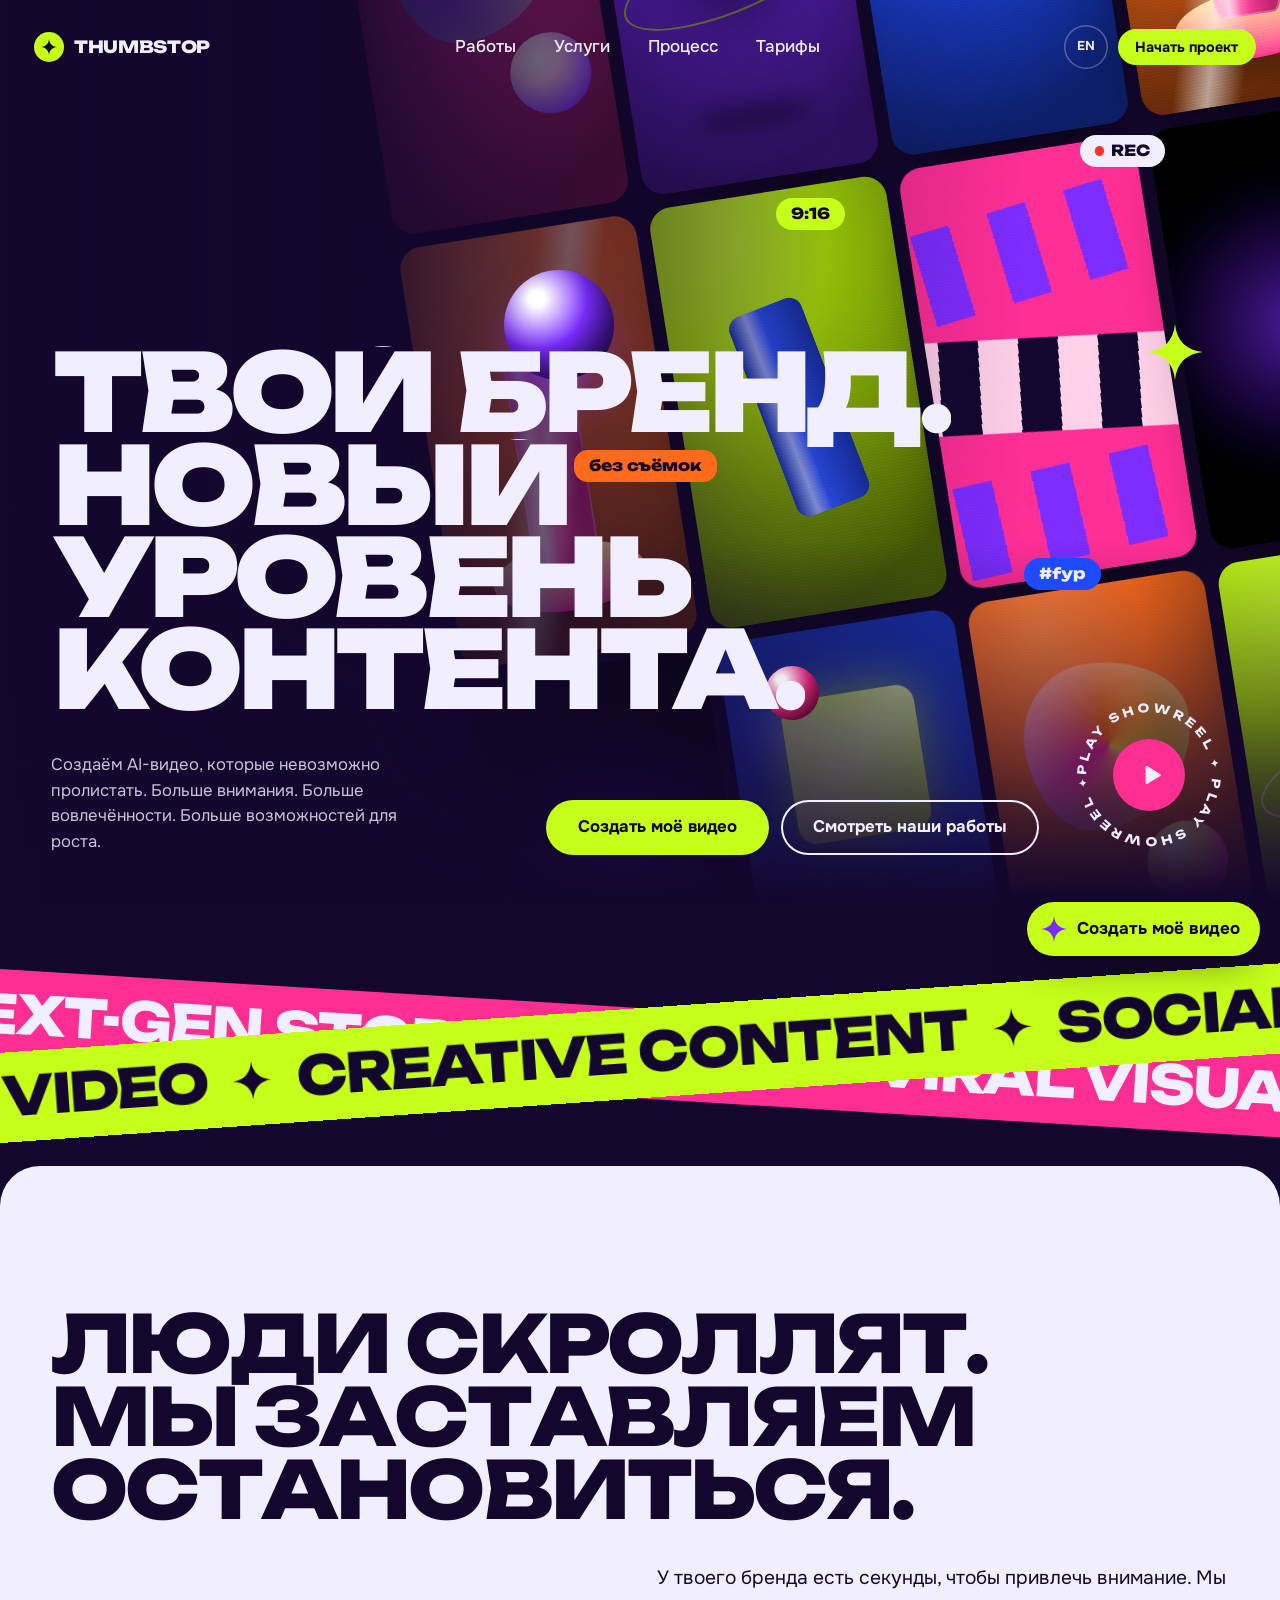
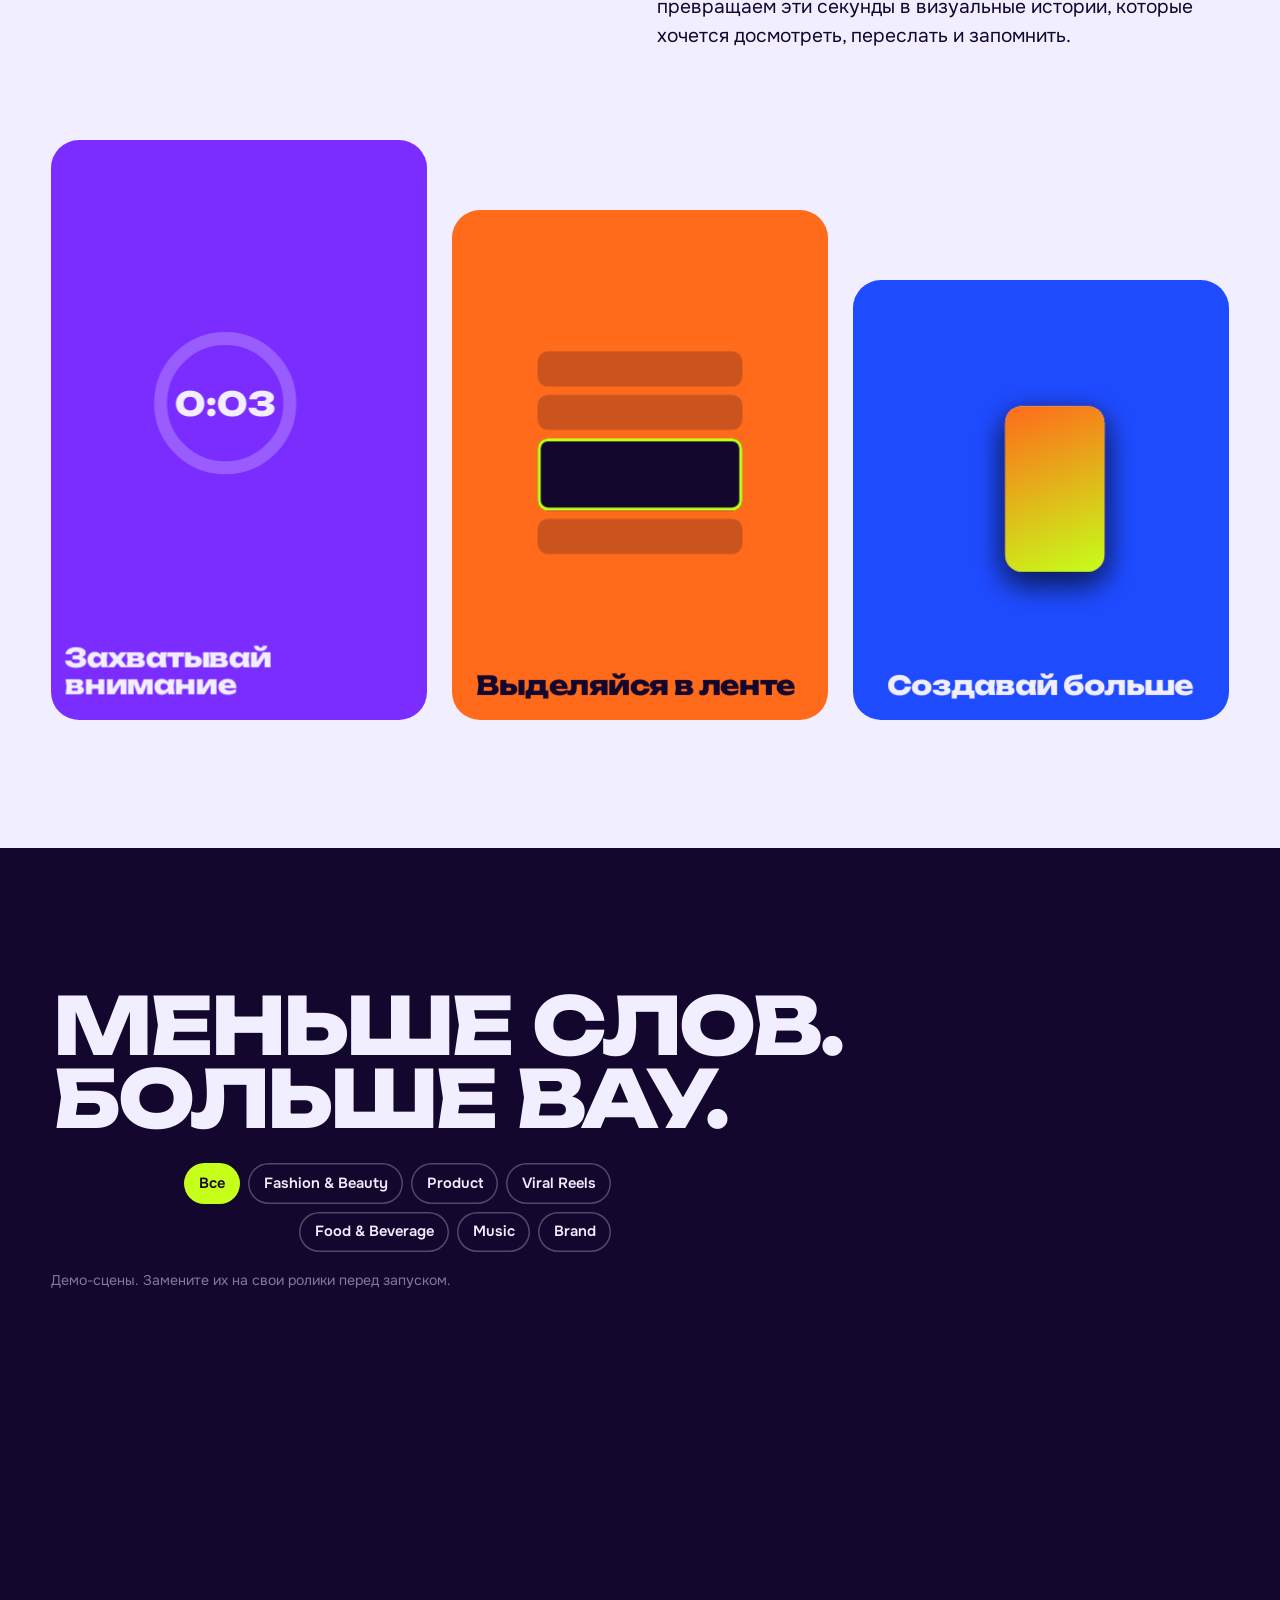
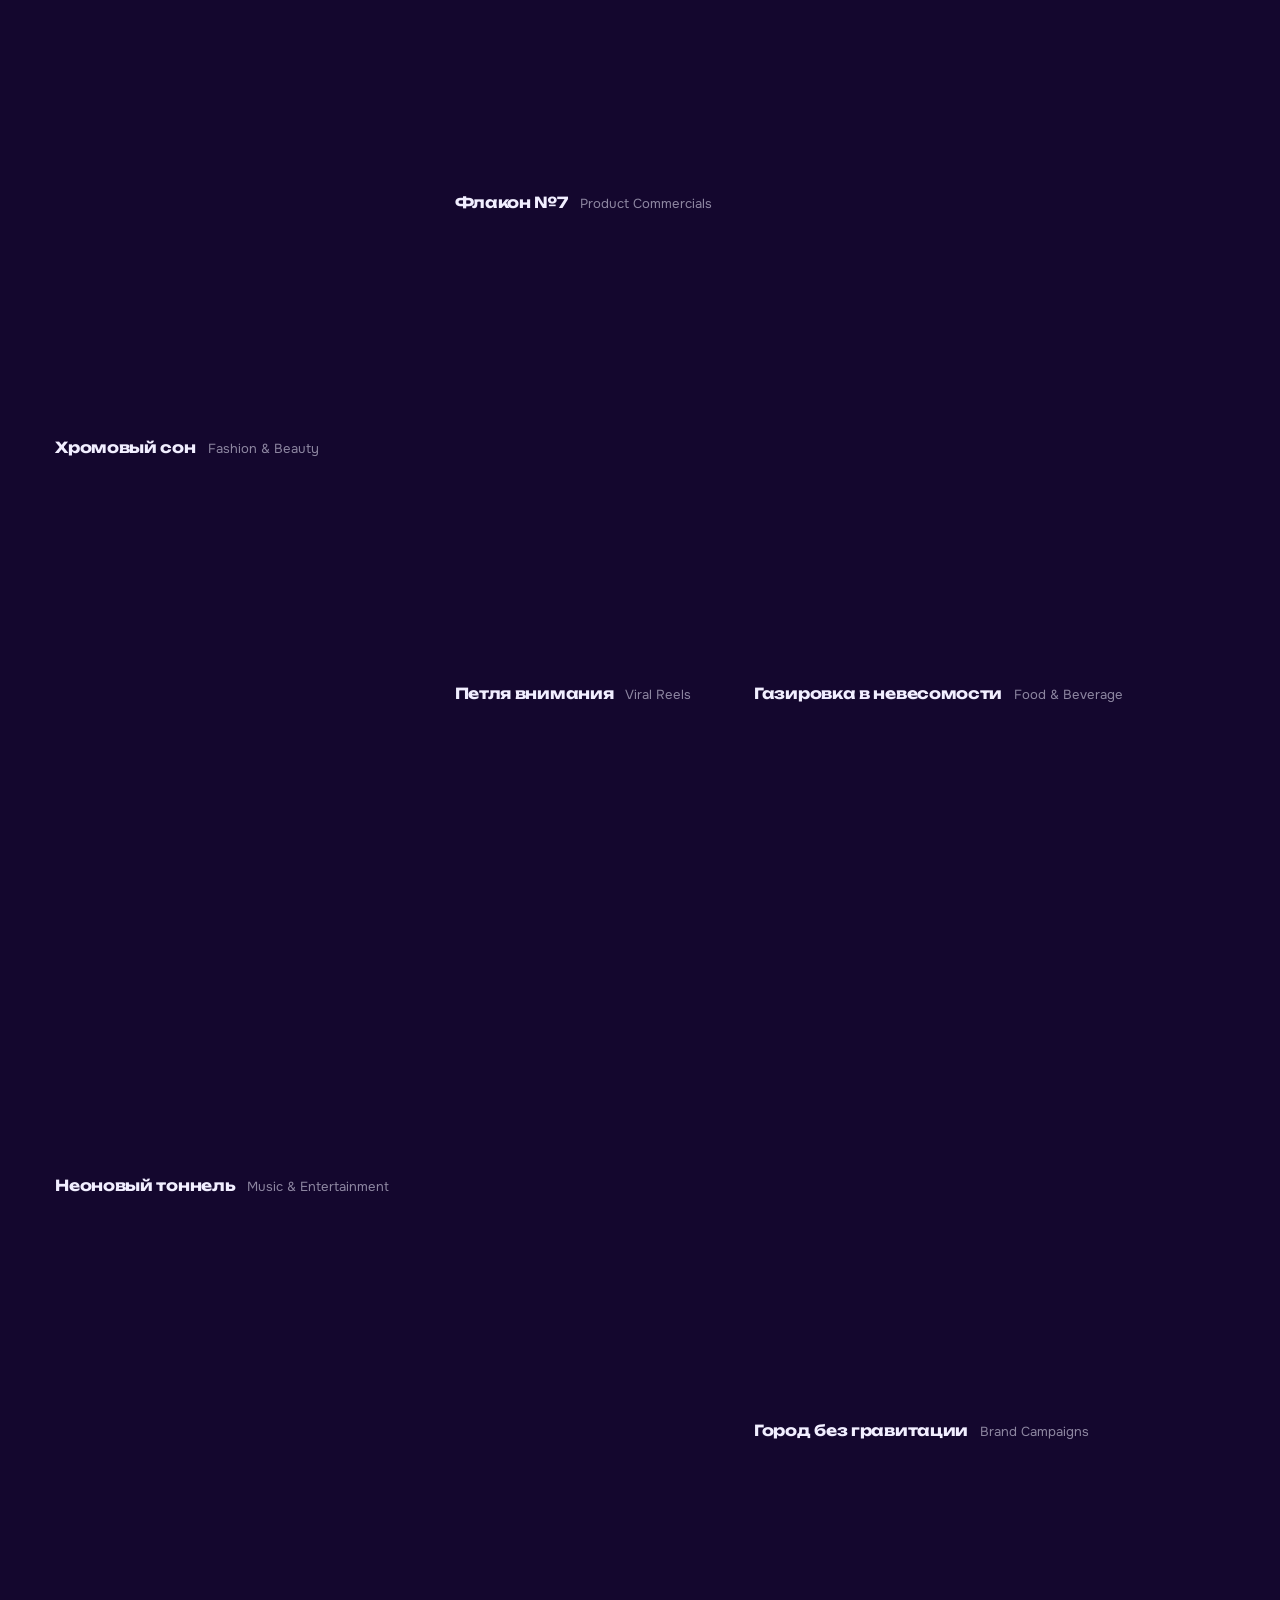
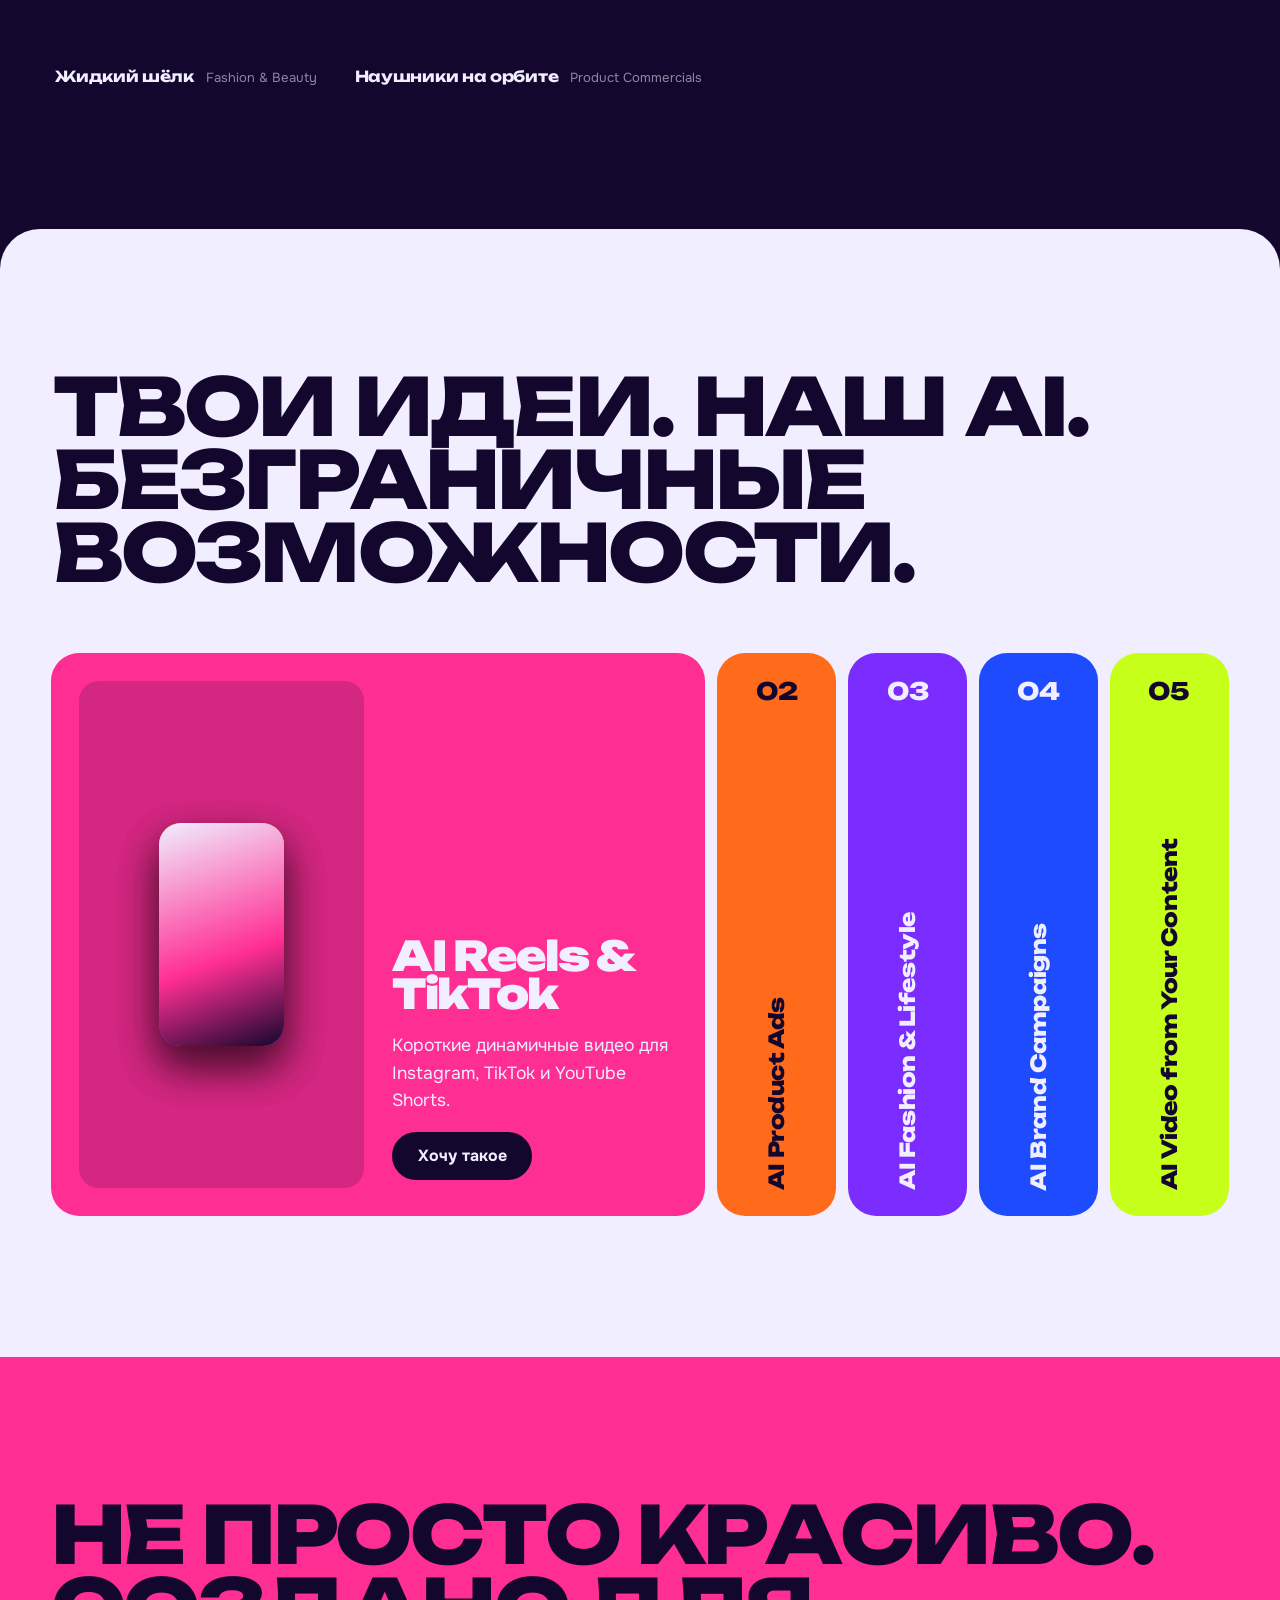
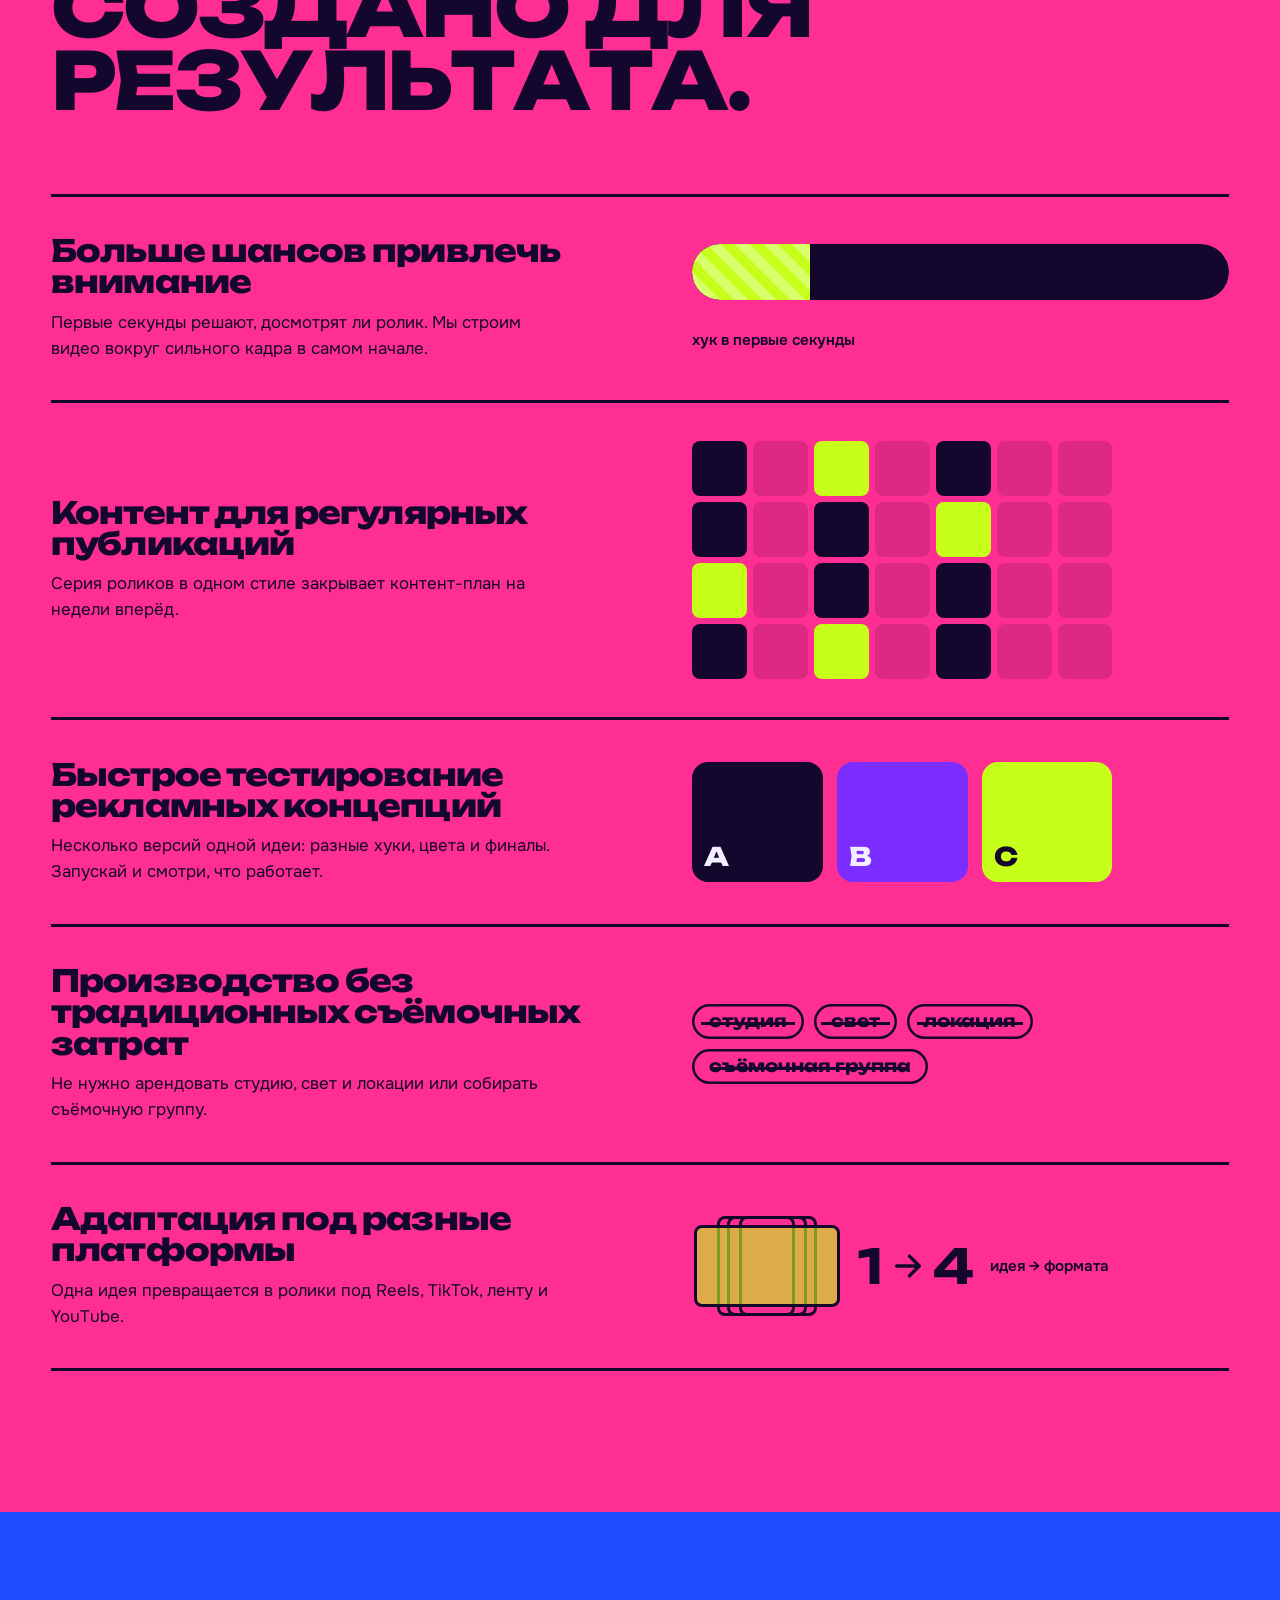
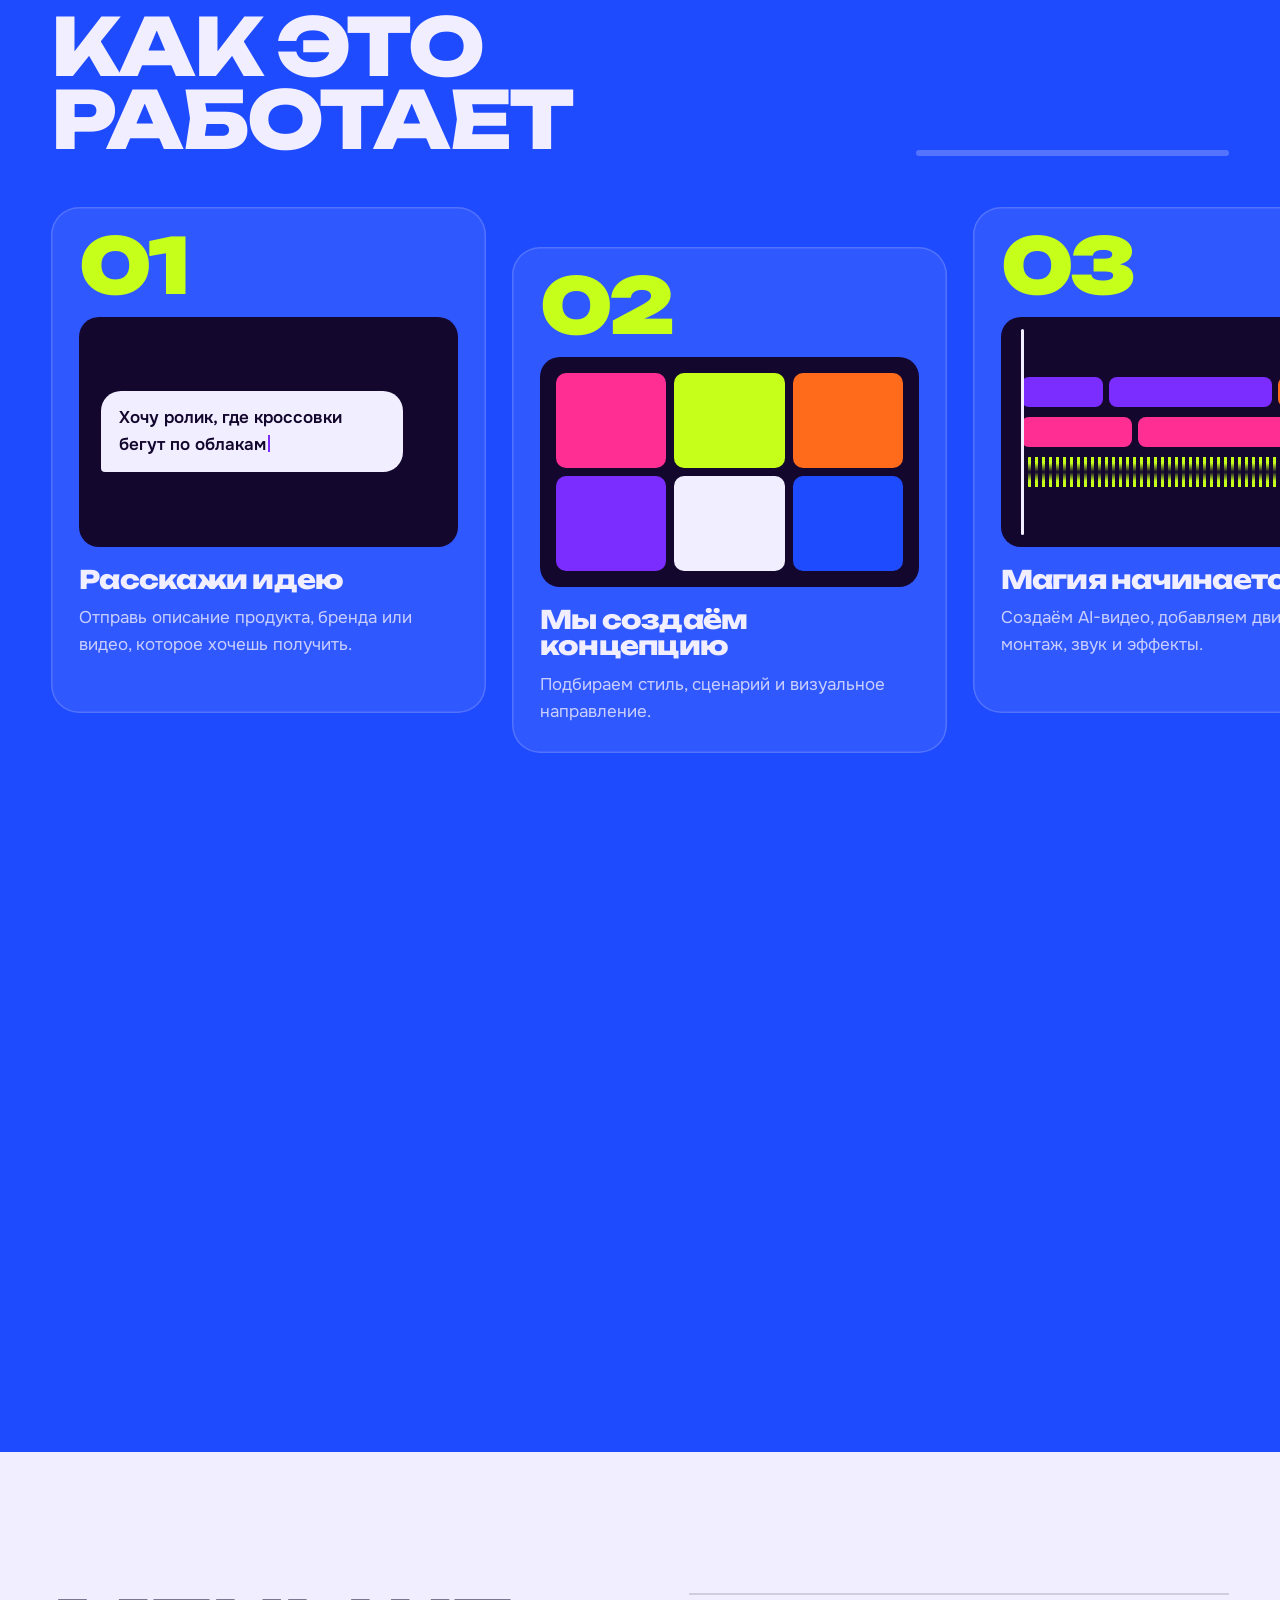
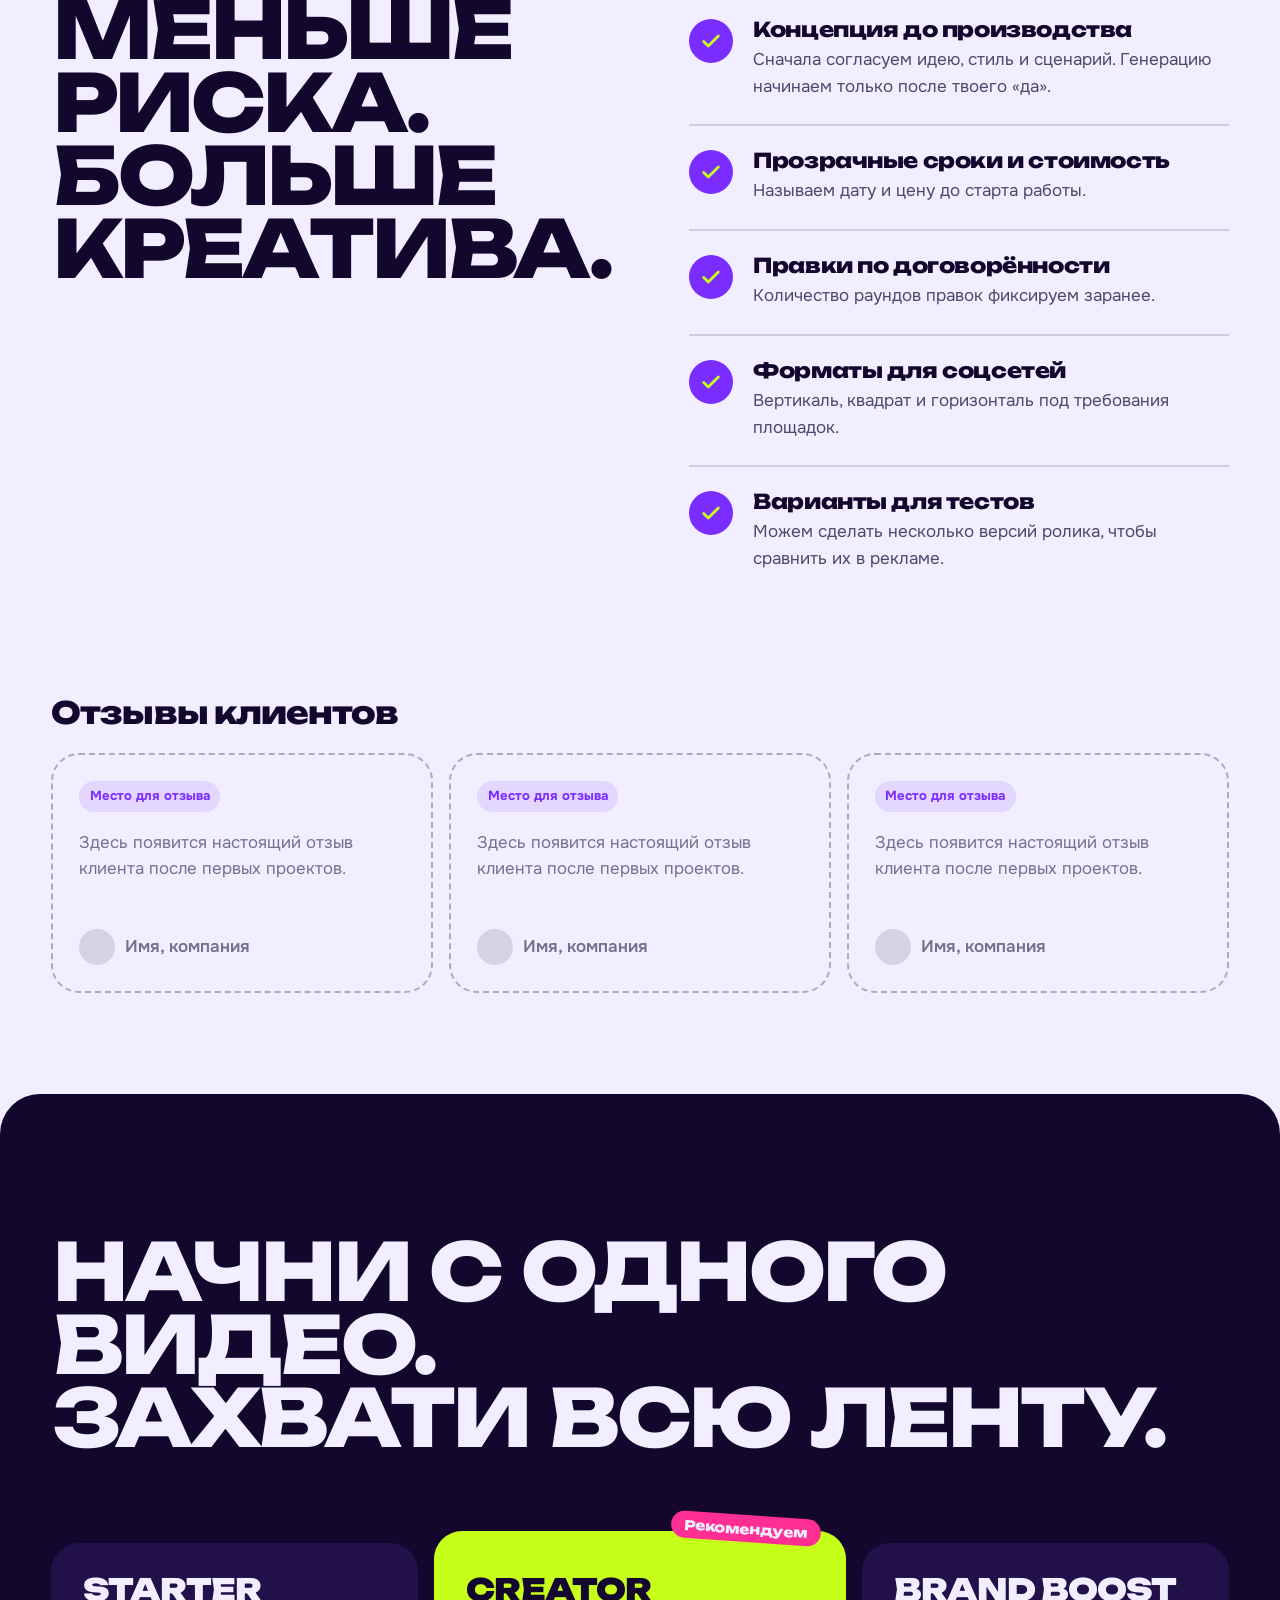
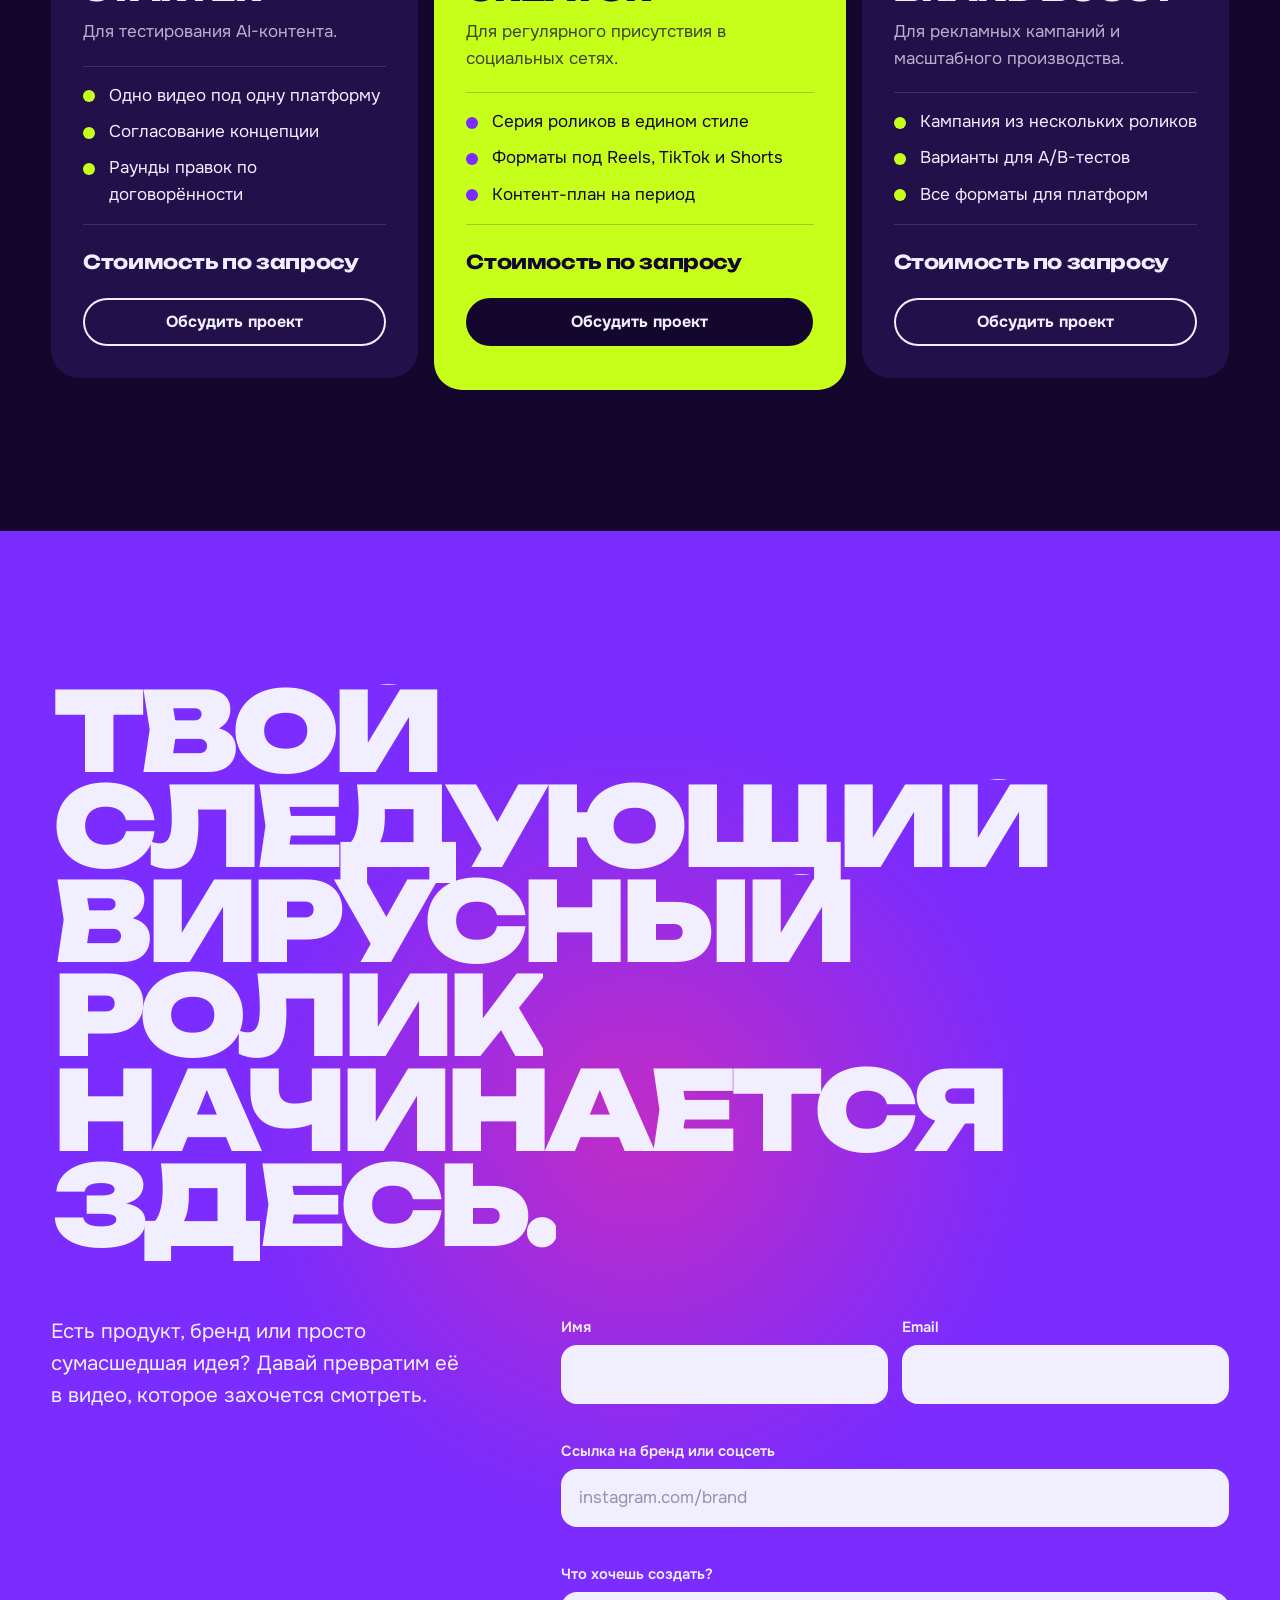
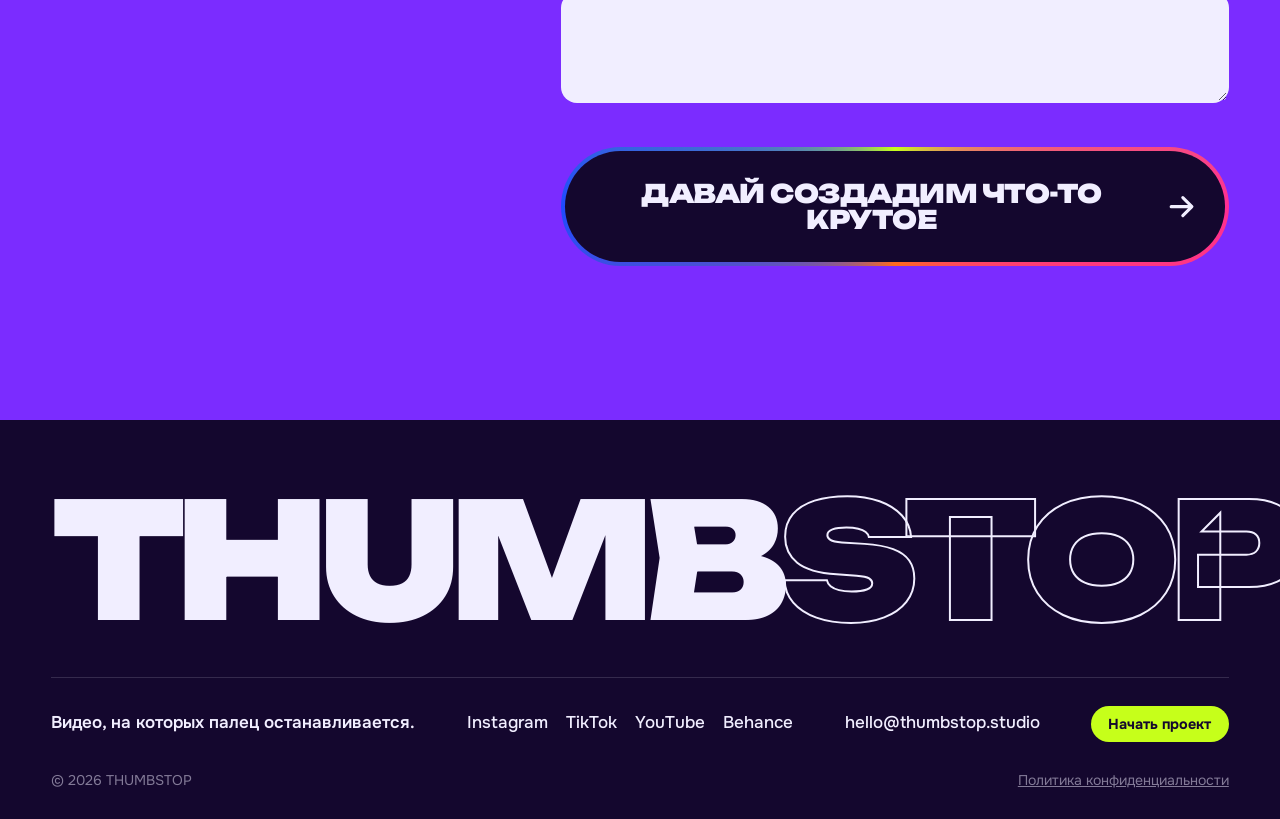
==== commit f9c59f62: "Add files via upload" ====
--- a/index.html
+++ b/index.html
@@ -2,7 +2,7 @@
 <html lang="ru">
 <head>
 <meta charset="utf-8">
-<meta name="viewport" content="width=device-width, initial-scale=1">
+<meta name="viewport" content="width=device-width, initial-scale=1, viewport-fit=cover">
 <title>THUMBSTOP — AI-видео для брендов, рекламы и соцсетей</title>
 <meta name="description" content="Креативная студия AI-видео. Reels, TikTok, рекламные ролики продуктов, fashion-кампании и брендовые серии без дорогих съёмок.">
 <meta property="og:title" content="THUMBSTOP — AI-видео, которые невозможно пролистать">
@@ -53,6 +53,7 @@
     <a href="#pricing" data-i18n="nav.pricing">Тарифы</a>
     <a href="#contact" data-i18n="cta.start">Начать проект</a>
   </nav>
+  <button class="menu__lang" type="button" data-lang-toggle aria-label="Switch to English">EN</button>
   <p class="menu__mail"><a href="mailto:hello@thumbstop.studio">hello@thumbstop.studio</a></p>
 </div>
 
@@ -90,7 +91,7 @@
     <button class="reel-btn magnetic" type="button" data-open-viewer data-scene="orb" data-theme="violet" data-video="" data-title="Showreel" aria-label="Смотреть шоурил">
       <svg class="reel-btn__ring" viewBox="0 0 200 200" aria-hidden="true">
         <defs><path id="circ" d="M100 100m-78 0a78 78 0 1 1 156 0a78 78 0 1 1-156 0"/></defs>
-        <text><textPath href="#circ">PLAY SHOWREEL ✦ PLAY SHOWREEL ✦ PLAY SHOWREEL ✦ </textPath></text>
+        <text><textPath href="#circ" textLength="486" lengthAdjust="spacing">PLAY SHOWREEL ✦ PLAY SHOWREEL ✦</textPath></text>
       </svg>
       <span class="reel-btn__core"><svg><use href="#i-play"/></svg></span>
     </button>
--- a/css/style.css
+++ b/css/style.css
@@ -90,6 +90,7 @@
 .menu.is-open nav a:nth-child(2){transition-delay:.06s}.menu.is-open nav a:nth-child(3){transition-delay:.12s}
 .menu.is-open nav a:nth-child(4){transition-delay:.18s}.menu.is-open nav a:nth-child(5){transition-delay:.24s;color:var(--lime)}
 .menu__mail{margin-top:auto;font-weight:600}
+.menu__lang{display:none;align-self:flex-start;margin-top:28px;padding:.7em 1.2em;border-radius:999px;box-shadow:inset 0 0 0 2px var(--paper);font-weight:700}
 
 @keyframes spin{to{transform:rotate(360deg)}}
 @keyframes bob{0%,100%{transform:translateY(0) rotate(var(--r,0deg))}50%{transform:translateY(-14px) rotate(calc(var(--r,0deg) + 4deg))}}
@@ -208,7 +209,7 @@
 .reel-btn{position:absolute;right:var(--pad);bottom:clamp(28px,5vh,56px);width:160px;height:160px;display:grid;place-items:center;border-radius:50%;transition:scale 1s var(--ease-back) 1.1s}
 .js .reel-btn{scale:0}
 .js.is-loaded .reel-btn{scale:1}
-.reel-btn__ring{position:absolute;inset:0;width:100%;height:100%;fill:var(--paper);font:700 15.5px var(--f-display);letter-spacing:.18em;animation:spin 14s linear infinite}
+.reel-btn__ring{position:absolute;inset:0;width:100%;height:100%;fill:var(--paper);font:700 15px var(--f-display);animation:spin 14s linear infinite}
 .reel-btn__core{width:72px;height:72px;border-radius:50%;background:var(--pink);display:grid;place-items:center;transition:scale .5s var(--ease-back),background .3s;box-shadow:0 0 0 0 rgba(255,46,147,.5);animation:ping 2.4s var(--ease) infinite}
 .reel-btn__core svg{width:26px;height:26px;fill:var(--paper);margin-left:3px}
 .reel-btn:hover .reel-btn__core{scale:1.18;background:var(--lime)}
@@ -520,56 +521,192 @@
 .viewer__cap{padding:16px 22px;font:700 1.05rem/1.2 var(--f-display)}
 .viewer__close{position:absolute;z-index:10;top:14px;right:14px;width:46px;height:46px;border-radius:50%;background:var(--paper);color:var(--ink);font-size:1.1rem;font-weight:700}
 /* ============ RESPONSIVE ============ */
+html,body{overflow-x:clip}
+main,footer,section{overflow-x:clip}
+body{-webkit-tap-highlight-color:transparent}
+
+/* процесс без пина (мобильные, низкие экраны, reduced motion): нативный свайп */
+.process:not(.is-pinned) .process__track{width:auto;overflow-x:auto;scroll-snap-type:x mandatory;scroll-padding-inline:var(--pad);overscroll-behavior-x:contain;scrollbar-width:none;padding-bottom:56px}
+.process:not(.is-pinned) .process__track::-webkit-scrollbar{display:none}
+.process:not(.is-pinned) .step{scroll-snap-align:start}
+.process:not(.is-pinned) .step:last-child{margin-right:var(--pad)}
+
+/* планшет */
 @media (max-width:1100px){
   .nav__links{display:none}
   .burger{display:block}
+  .feed{width:110%;right:-30%}
+  .hero__shade{background:linear-gradient(0deg,var(--night) 10%,rgba(20,7,46,.75) 50%,rgba(20,7,46,.25))}
   .stop__cards{grid-template-columns:1fr 1fr}
-  .scard:nth-child(3){margin-top:0;grid-column:1/-1;min-height:340px}
-  .acc{flex-direction:column;height:auto}
-  .pane{flex:none!important}
-  .pane__tab{position:relative;inset:auto;flex-direction:row;justify-content:flex-start;gap:16px;padding:22px 24px}
-  .pane__name{writing-mode:horizontal-tb;transform:none}
+  .scard:nth-child(2){margin-top:50px}
+  .scard:nth-child(3){margin-top:0;grid-column:1/-1;min-height:320px}
+  /* услуги: вертикальный аккордеон */
+  .acc{flex-direction:column;height:auto;gap:10px}
+  .pane{flex:none!important;scroll-margin-top:90px}
+  .pane__tab{position:relative;inset:auto;flex-direction:row;justify-content:flex-start;align-items:center;gap:16px;padding:20px 22px;text-align:left;width:100%}
+  .pane__tab::after{content:"+";margin-left:auto;font:800 1.6rem/1 var(--f-display)}
+  .pane__name{writing-mode:horizontal-tb;transform:none;white-space:normal;font-size:1.15rem;line-height:1.15}
+  .pane__n{font-size:1.1rem;opacity:.7}
   .pane.is-open .pane__tab{display:none}
-  .pane__body{position:relative;display:none;width:auto;grid-template-columns:1fr;opacity:1;visibility:visible}
-  .pane.is-open .pane__body{display:grid}
-  .pane__vis{height:300px}
-  .tiers{grid-template-columns:1fr;max-width:560px;margin-inline:auto}
+  .pane__body,.pane.is-open .pane__body{position:relative;inset:auto;display:none;width:auto;grid-template-columns:1fr 1fr;gap:20px;padding:20px;opacity:1;visibility:visible;transition:none}
+  .pane.is-open .pane__body{display:grid;animation:paneIn .6s var(--ease)}
+  .pane__vis{min-height:300px}
+  .tiers{grid-template-columns:1fr;max-width:560px;margin-inline:auto;gap:28px}
   .trust__grid,.final__grid{grid-template-columns:1fr}
   .trust__title{position:static}
+  .quotes{grid-template-columns:1fr 1fr}
+  .quotes .quote:last-child{grid-column:1/-1}
 }
+@keyframes paneIn{from{opacity:0;translate:0 16px}}
+
+/* телефон */
 @media (max-width:760px){
-  .h2{font-size:8.4vw}
-  .nav{padding:8px 8px 8px 16px}
+  :root{--pad:18px;--r-xl:28px;--r-l:22px}
+  body{font-size:1rem}
+  .h2{font-size:7.6vw;letter-spacing:-.04em}
+  .wrap{padding-left:max(var(--pad),env(safe-area-inset-left));padding-right:max(var(--pad),env(safe-area-inset-right))}
+
+  /* навигация */
+  .nav{top:max(10px,env(safe-area-inset-top));width:calc(100% - 20px);padding:6px 6px 6px 14px;gap:8px}
+  .nav__logo{font-size:.95rem;gap:8px}
+  .logo-mark{width:26px;height:26px}
+  .nav__right{gap:6px}
+  .nav__right .lang{display:none}
+  .nav__right .btn{padding:.7em 1em;font-size:.82rem}
+  .burger{width:44px;height:44px}
+  .burger span{left:13px;right:13px}
+  .burger span:first-child{top:17px}.burger span:last-child{top:25px}
+  .menu{clip-path:circle(0 at calc(100% - 38px) 32px);padding:96px var(--pad) max(28px,env(safe-area-inset-bottom))}
+  .menu.is-open{clip-path:circle(150% at calc(100% - 38px) 32px)}
+  .menu nav a{font-size:9.4vw;padding:6px 0}
+  .menu__lang{display:inline-flex}
+
+  /* hero */
+  .hero{min-height:auto}
+  .hero__inner{min-height:100svh;padding:190px var(--pad) max(28px,env(safe-area-inset-bottom))}
+  .feed{width:160%;right:-42%;top:-12%;gap:10px}
+  .feed__col{gap:10px;padding-bottom:10px}
+  .feed .clip{border-radius:16px}
+  .js.is-loaded .feed{opacity:.6}
+  .hero__shade{background:linear-gradient(0deg,var(--night) 18%,rgba(20,7,46,.7) 55%,rgba(20,7,46,.35))}
+  .hero__title{font-size:11.6vw;letter-spacing:-.045em;line-height:.9}
+  .hero__foot{padding-right:0;margin-top:20px;gap:22px}
+  .hero__lead{font-size:1rem}
+  .hero__ctas{width:100%;flex-direction:column;gap:10px}
+  .hero__ctas .btn{width:100%;padding:1.05em 1.2em}
+  .reel-btn{width:104px;height:104px;top:84px;bottom:auto;right:var(--pad)}
+  .reel-btn__core{width:48px;height:48px}
+  .reel-btn__core svg{width:20px;height:20px}
+  .sticker{font-size:.8rem}
+  .sticker--a{top:100px;right:auto;left:var(--pad)}
+  .sticker--b{top:142px;right:auto;left:calc(var(--pad) + 62px)}
+  .sticker--c,.sticker--d,.gloss,.spin-star--hero{display:none}
+
+  /* marquee */
+  .tapes{height:150px}
+  .tape{left:-10%;right:-10%;padding:10px 0}
+  .tape span{font-size:1.35rem}
+  .tape svg{width:22px;height:22px}
+
+  /* стоп */
+  .stop{margin-top:-28px;padding:72px 0}
+  .stop__text{margin-left:0;font-size:1.05rem}
+  .stop__cards{grid-template-columns:1fr;margin-top:40px;gap:14px}
+  .scard,.scard:nth-child(3){min-height:0;margin-top:0!important;grid-column:auto;padding:22px}
+  .scard__vis{min-height:170px}
+  .timer{width:120px;height:120px}
+  .js .reveal[data-reveal="rise"]{translate:0 60px;rotate:2deg}
+  .js .reveal[data-reveal="rise"].is-in{translate:0;rotate:0deg}
+
+  /* шоурил */
+  .reel,.services,.results,.trust,.pricing{padding:72px 0}
+  .reel__head{gap:20px}
+  .chips{flex-wrap:nowrap;max-width:none;width:calc(100% + 2 * var(--pad));margin:0 calc(-1 * var(--pad));padding:2px var(--pad);overflow-x:auto;scrollbar-width:none;justify-content:flex-start}
+  .chips::-webkit-scrollbar{display:none}
+  .chip{flex:none;min-height:44px}
+  .works{grid-template-columns:1fr 1fr;grid-auto-rows:92px;gap:12px;margin-top:28px}
+  .works .work,.works.is-filtered .work{grid-column:span 1!important;grid-row:span 3!important}
+  .works:not(.is-filtered) .w2,.works:not(.is-filtered) .w5{grid-column:1/-1!important;grid-row:span 3!important}
+  .work__meta{flex-direction:column;gap:2px;padding-top:8px}
+  .work__cat{order:0;font-size:.75rem}
+  .work__name{font-size:.9rem}
+  .js .reveal[data-reveal="frame"]{clip-path:inset(10% 8% 10% 8% round 24px)}
+
+  /* услуги */
+  .pane__body,.pane.is-open .pane__body{grid-template-columns:1fr;padding:14px 14px 20px}
+  .pane__vis{min-height:0;height:230px}
+  .pane__copy{gap:14px;padding:4px 6px 0}
+  .pane__copy h3{font-size:1.6rem}
+  .pane__copy p{font-size:1rem}
+  .pane__copy .btn{align-self:stretch}
+
+  /* результат */
+  .spec{margin-top:36px}
+  .spec__row{grid-template-columns:1fr;gap:18px;padding:24px 0}
+  .spec__copy h3{font-size:1.3rem}
+  .dia{min-height:0}
+  .hook{height:44px}
+  .ab span{height:90px;font-size:1.3rem}
+  .cross li{font-size:.9rem}
+  .count{font-size:2.2rem}
+
+  /* процесс */
+  .process__pin{padding:72px 0 0}
+  .process__top{flex-direction:column;align-items:stretch;gap:18px}
+  .process__bar{flex:none;width:100%}
+  .process__track{padding-top:28px}
+  .step{width:84vw;padding:20px}
+  .step:nth-child(even){translate:none}
+  .step__n{font-size:2.8rem}
+  .step__vis{height:170px}
+
+  /* доверие и тарифы */
+  .checks li{gap:14px;padding:18px 0}
+  .tick{width:38px;height:38px}
+  .quotes{grid-template-columns:1fr}
+  .quotes .quote:last-child{grid-column:auto}
+  .quote{min-height:0;padding:22px}
+  .pricing{margin-top:-28px}
+  .tier,.tier--hot{padding:26px 22px}
+  .tier__badge{top:-14px;right:18px}
+
+  /* финал */
+  .final{padding:80px 0 64px}
+  .final__glow{width:120vw}
+  .final__title{font-size:10.4vw;letter-spacing:-.05em}
+  .final__lead{font-size:1.05rem}
+  .form{grid-template-columns:1fr;gap:10px}
+  .field input,.field textarea{font-size:16px;padding:13px 14px}
+  .mega__in{font-size:1rem;padding:20px 18px;gap:10px;text-align:center}
+
+  /* футер */
+  .foot{padding:48px 0 calc(96px + env(safe-area-inset-bottom))}
+  .foot__row{flex-direction:column;align-items:flex-start;gap:18px}
+  .foot__social{gap:4px 6px}
+  .foot__social a,.foot__mail{display:inline-block;padding:10px 4px}
+  .foot__legal{flex-direction:column;gap:8px}
+
+  /* плавающая CTA и просмотр */
+  .float-cta{right:14px;bottom:max(14px,env(safe-area-inset-bottom));padding:12px 18px 12px 12px;font-size:.92rem}
+  .viewer{width:calc(100vw - 20px);max-width:none;max-height:calc(100svh - 40px)}
+  .viewer__stage{aspect-ratio:4/5;max-height:72svh}
+}
+
+/* узкие телефоны */
+@media (max-width:360px){
   .nav__right .btn{display:none}
-  .feed{width:150%;right:-30%;top:-20%;opacity:.0}
-  .is-loaded .feed{opacity:.65}
-  .hero__shade{background:linear-gradient(0deg,var(--night) 8%,rgba(20,7,46,.6) 55%,rgba(20,7,46,.2))}
-  .hero__title{font-size:clamp(2.5rem,12.2vw,4.4rem)}
-  .hero__foot{padding-right:0}
-  .hero__ctas{width:100%}
-  .hero__ctas .btn{flex:1 1 100%}
-  .reel-btn{width:112px;height:112px;top:110px;bottom:auto;right:16px}
-  .reel-btn__ring{font-size:15px}
-  .reel-btn__core{width:52px;height:52px}
-  .sticker--c,.sticker--d,.gloss--1,.spin-star--hero{display:none}
-  .sticker--a{top:auto;bottom:47%;right:auto;left:var(--pad)}
-  .sticker--b{top:96px;right:auto;left:var(--pad)}
-  .stop__cards{grid-template-columns:1fr}
-  .scard{min-height:340px;margin-top:0!important}
-  .works{grid-template-columns:1fr 1fr;grid-auto-rows:110px}
-  .works .work{grid-column:span 1!important;grid-row:span 3!important}
-  .works .w2,.works .w5{grid-column:1/-1!important;grid-row:span 2!important}
-  .chips{justify-content:flex-start}
-  .spec__row{grid-template-columns:1fr}
-  .process__track{padding-bottom:20px}
-  .process:not(.is-pinned) .process__track{width:auto;overflow-x:auto;scroll-snap-type:x mandatory;-webkit-overflow-scrolling:touch}
-  .process:not(.is-pinned) .step{scroll-snap-align:start;width:82vw}
-  .step:nth-child(even){translate:none}
-  .process__bar{display:none}
-  .quotes{grid-template-columns:1fr}
-  .form{grid-template-columns:1fr}
-  .foot__legal{flex-direction:column}
-  .float-cta{left:16px;right:16px;justify-content:center;bottom:14px}
+  .hero__title{font-size:11.2vw}
+  .works{grid-auto-rows:80px}
+}
+
+/* телефон в альбомной ориентации */
+@media (max-height:520px) and (orientation:landscape){
+  .hero__inner{min-height:auto;padding-top:110px}
+  .reel-btn{top:auto;bottom:24px;width:96px;height:96px}
+  .hero__foot{padding-right:110px}
+  .hero__title{font-size:7vw}
+  .menu{justify-content:flex-start;overflow-y:auto}
+  .menu nav a{font-size:2rem}
 }
 
 /* ============ REDUCED MOTION ============ */
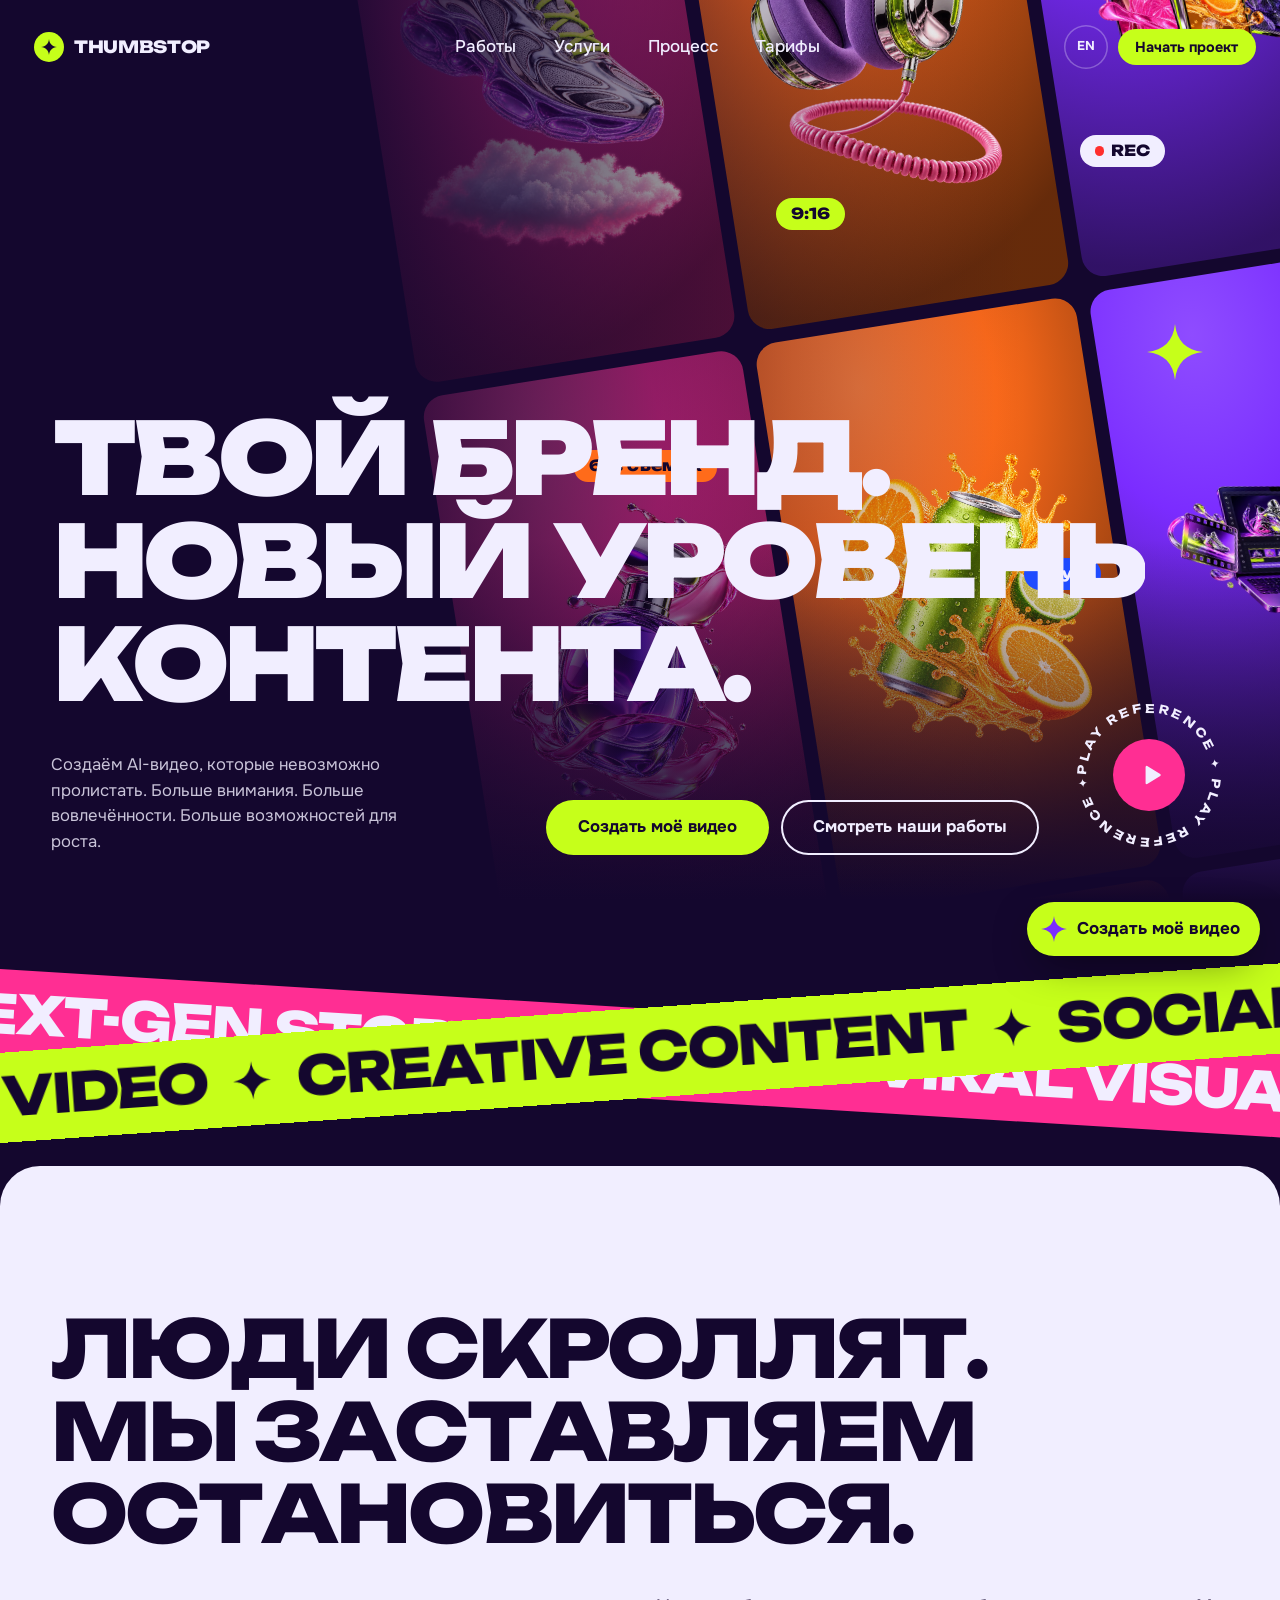
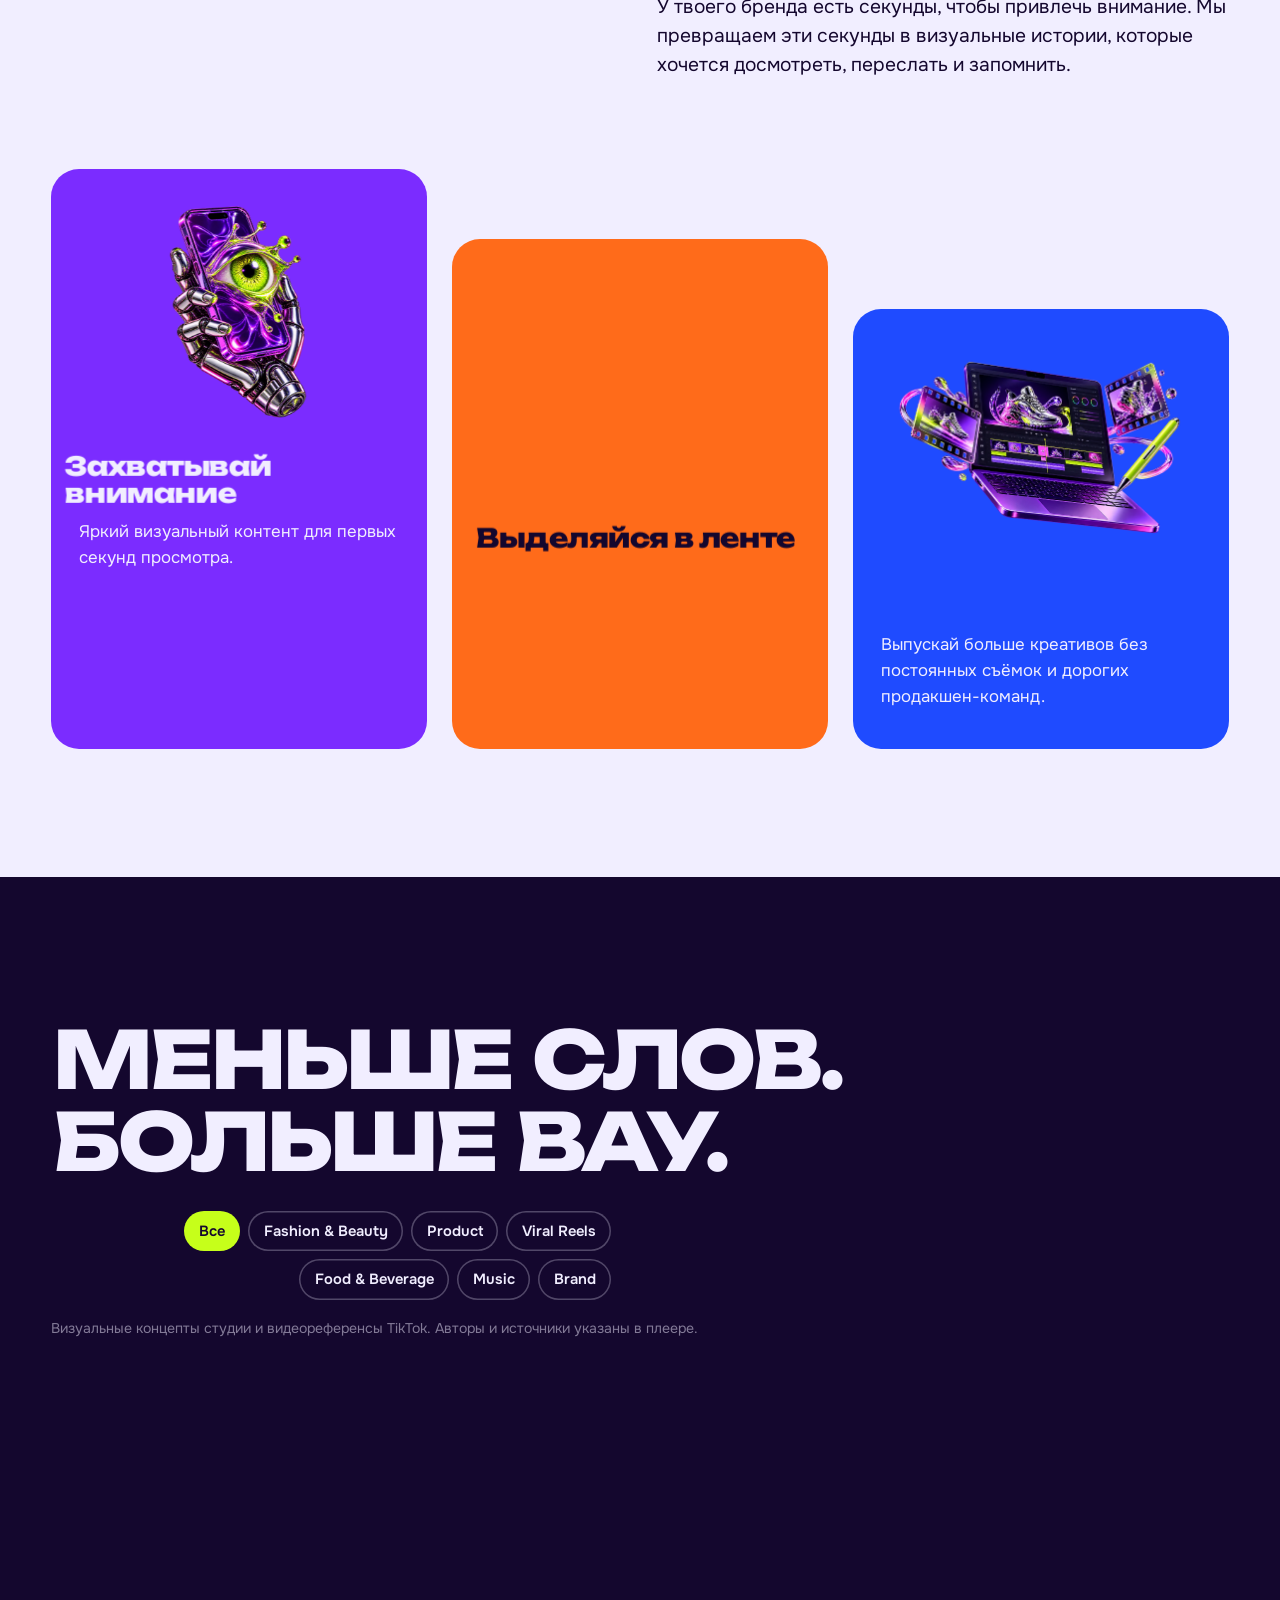
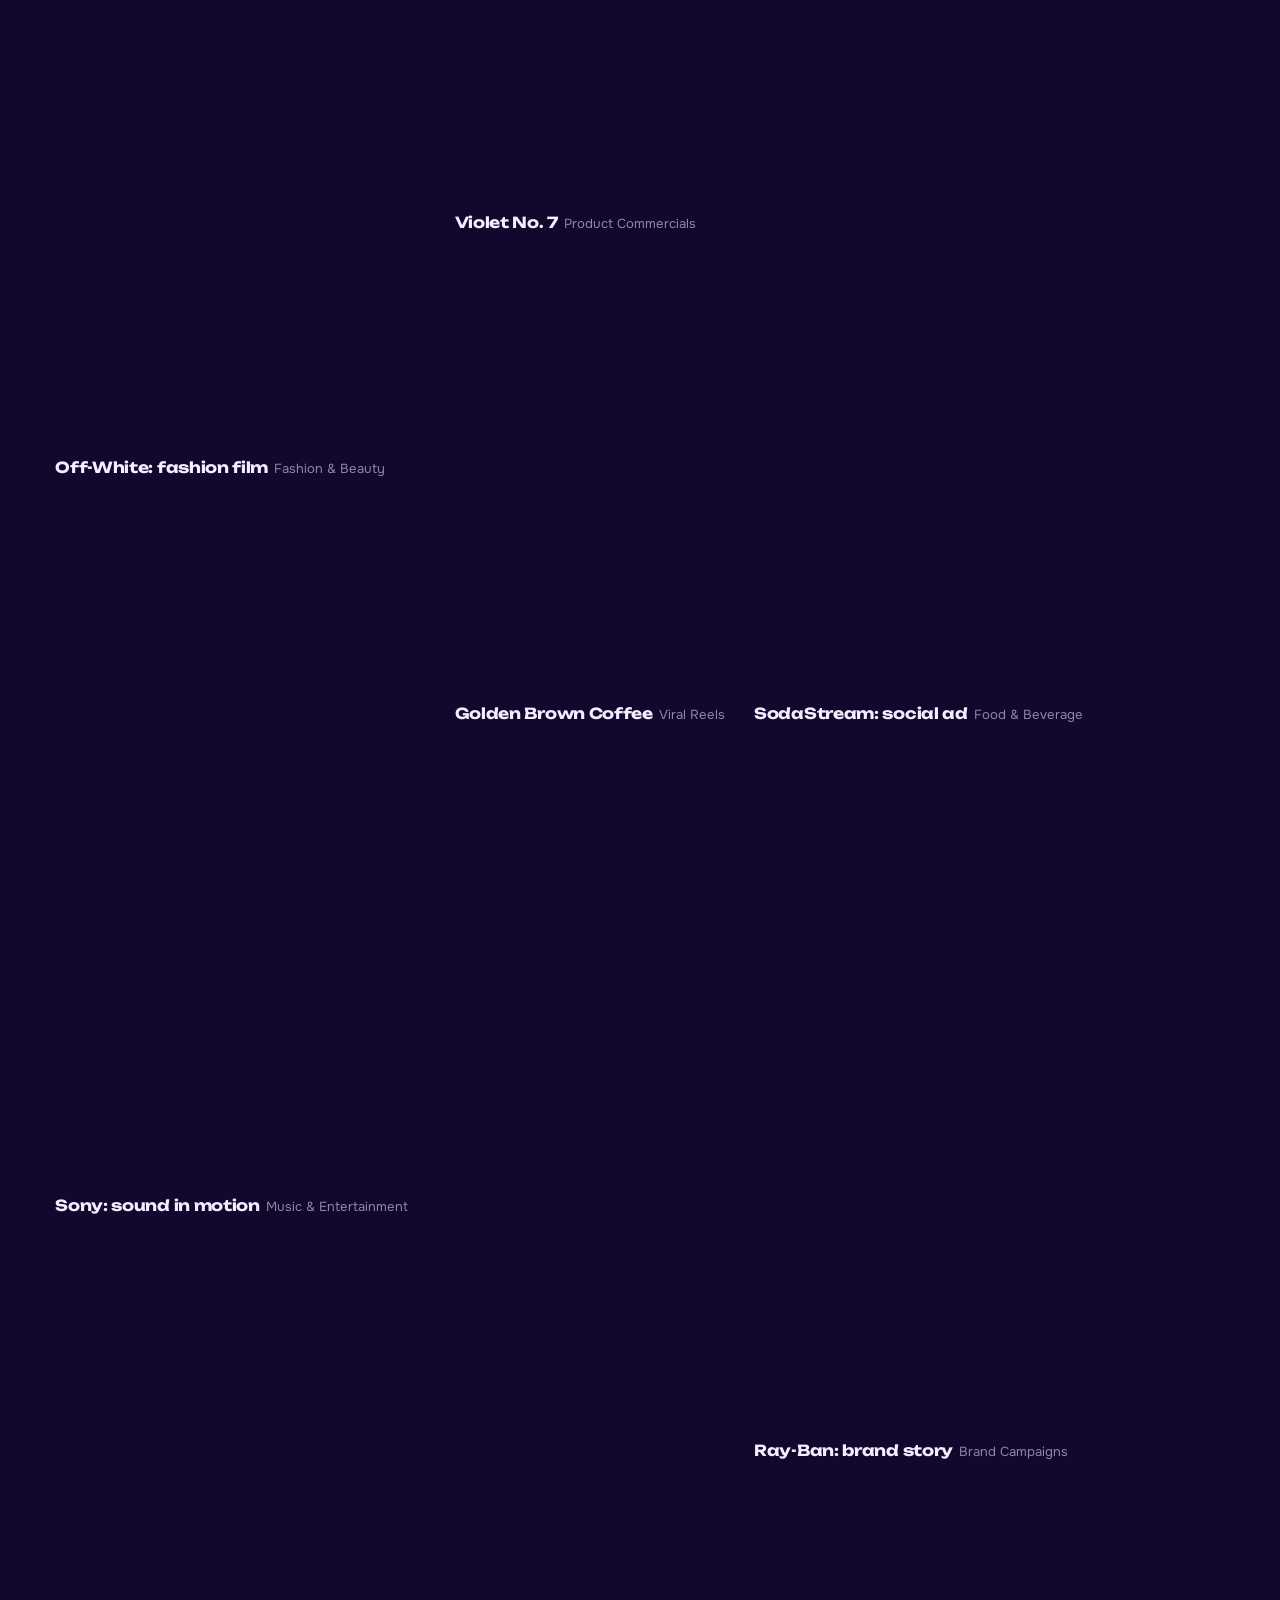
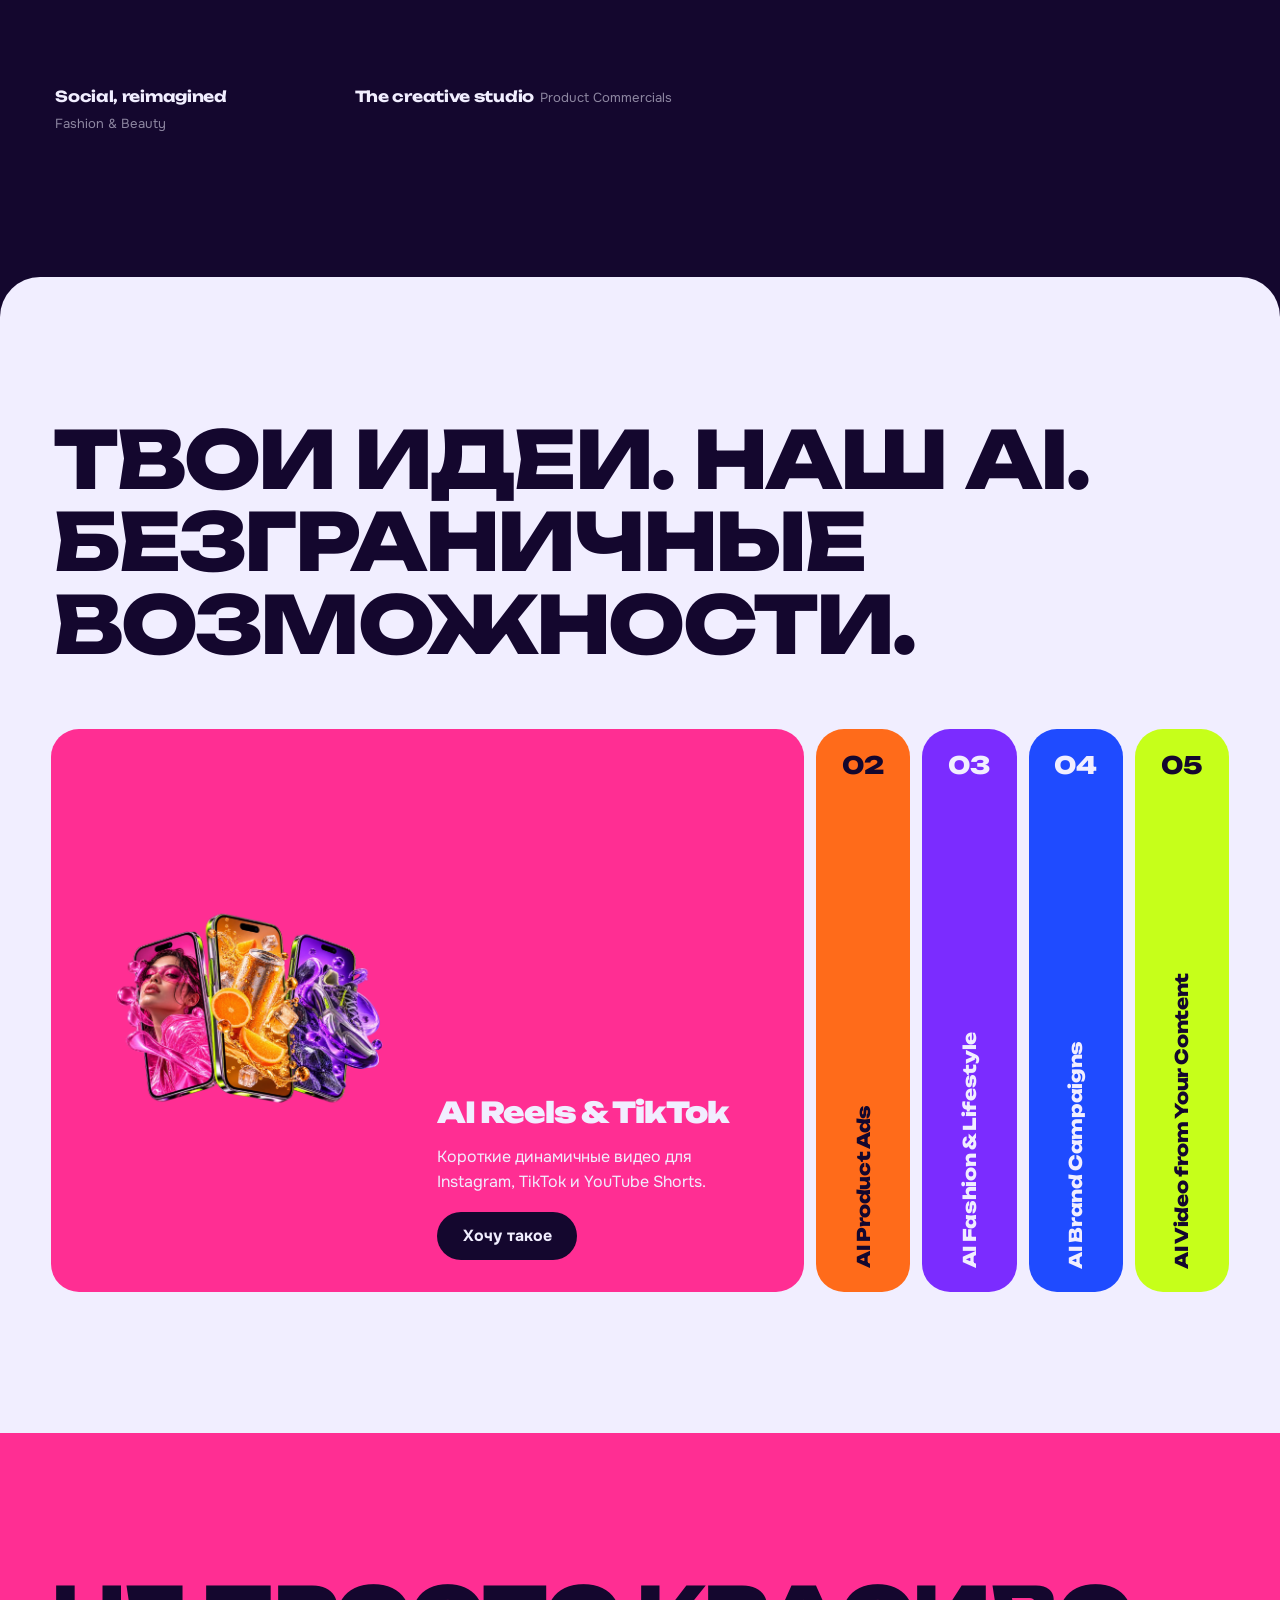
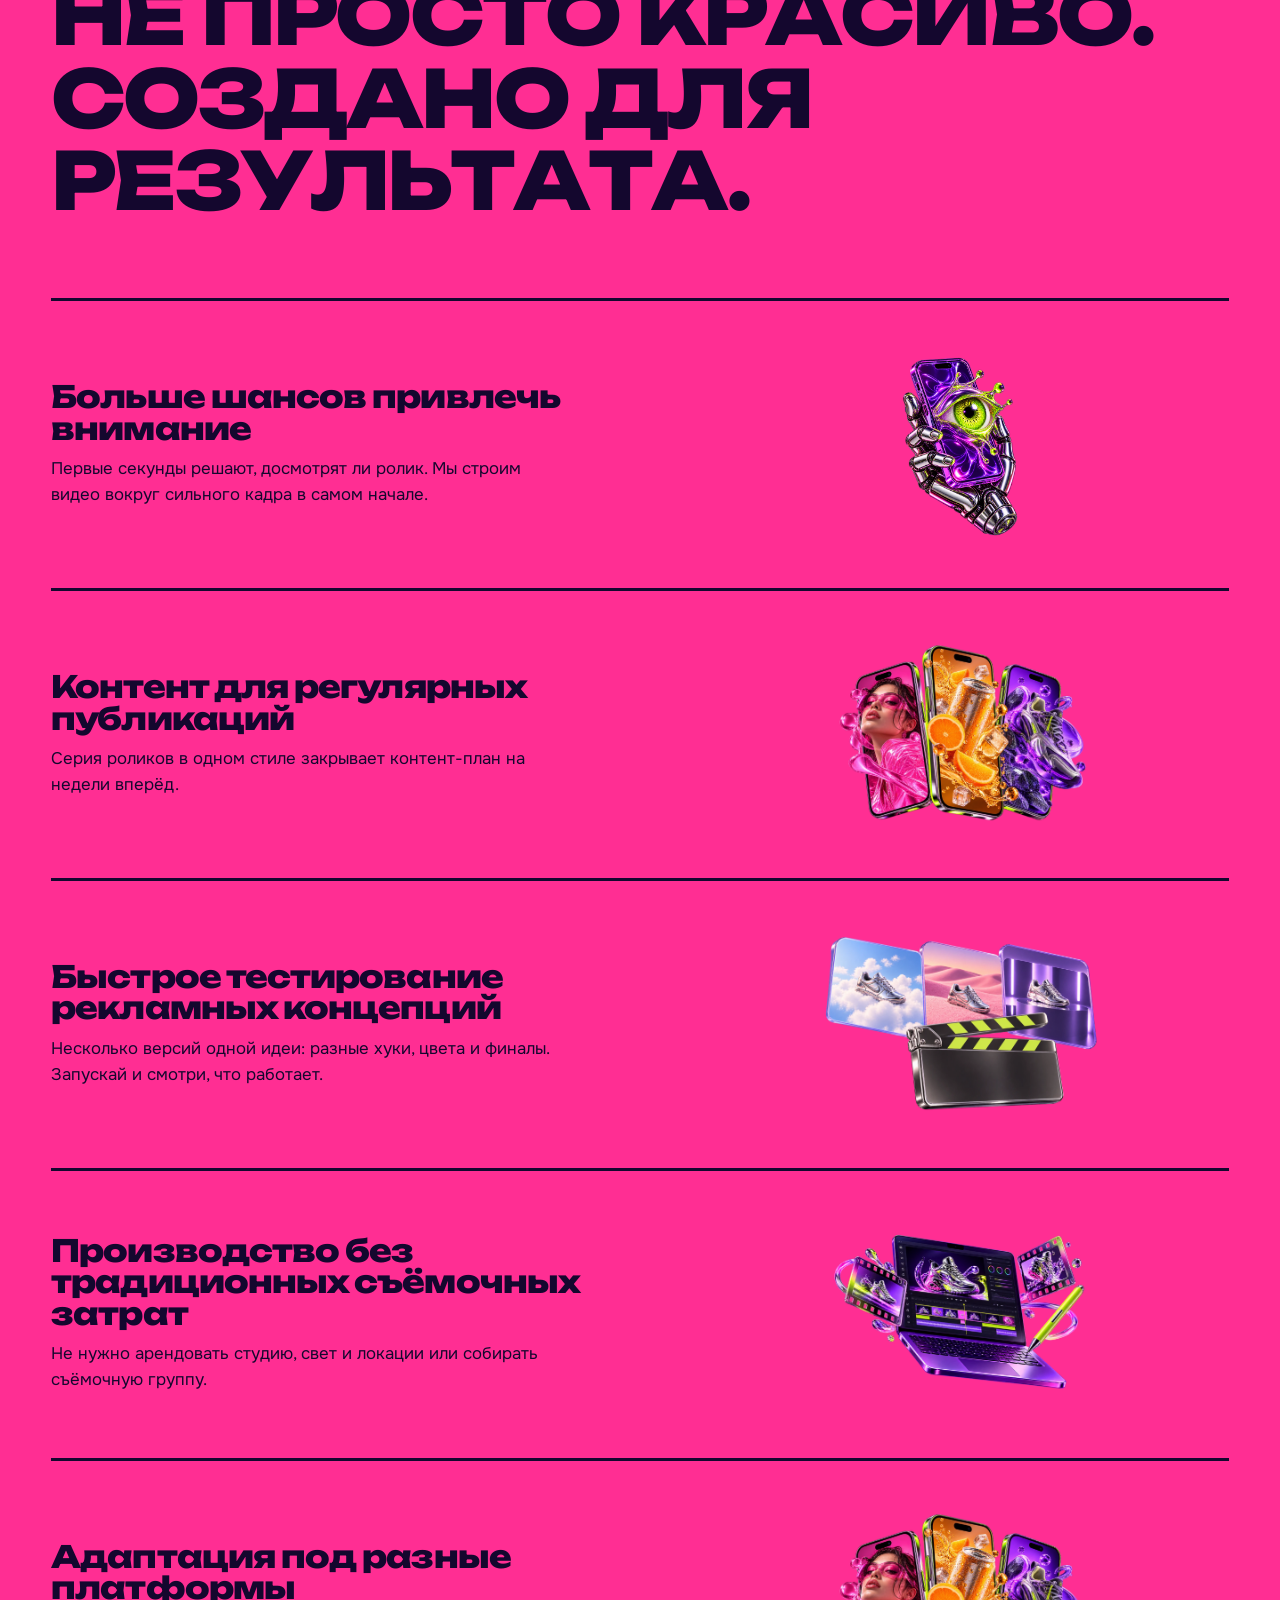
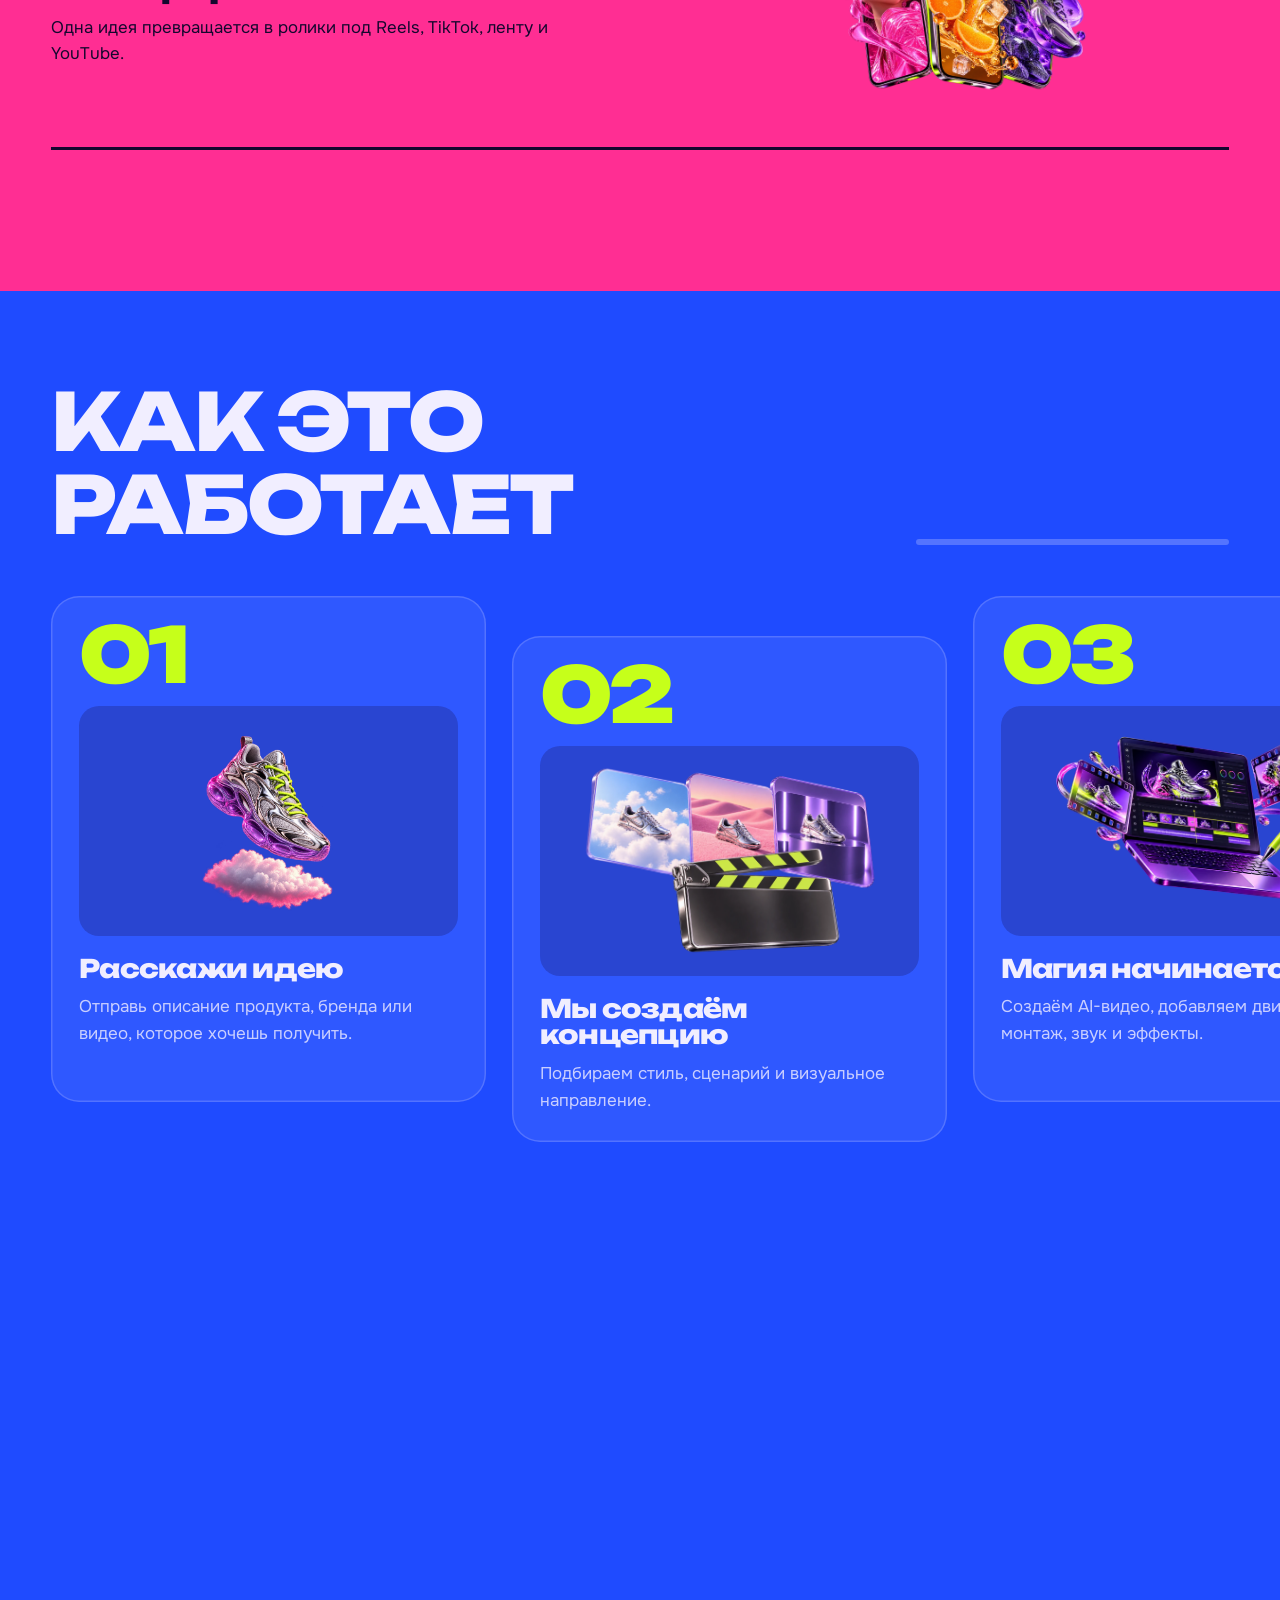
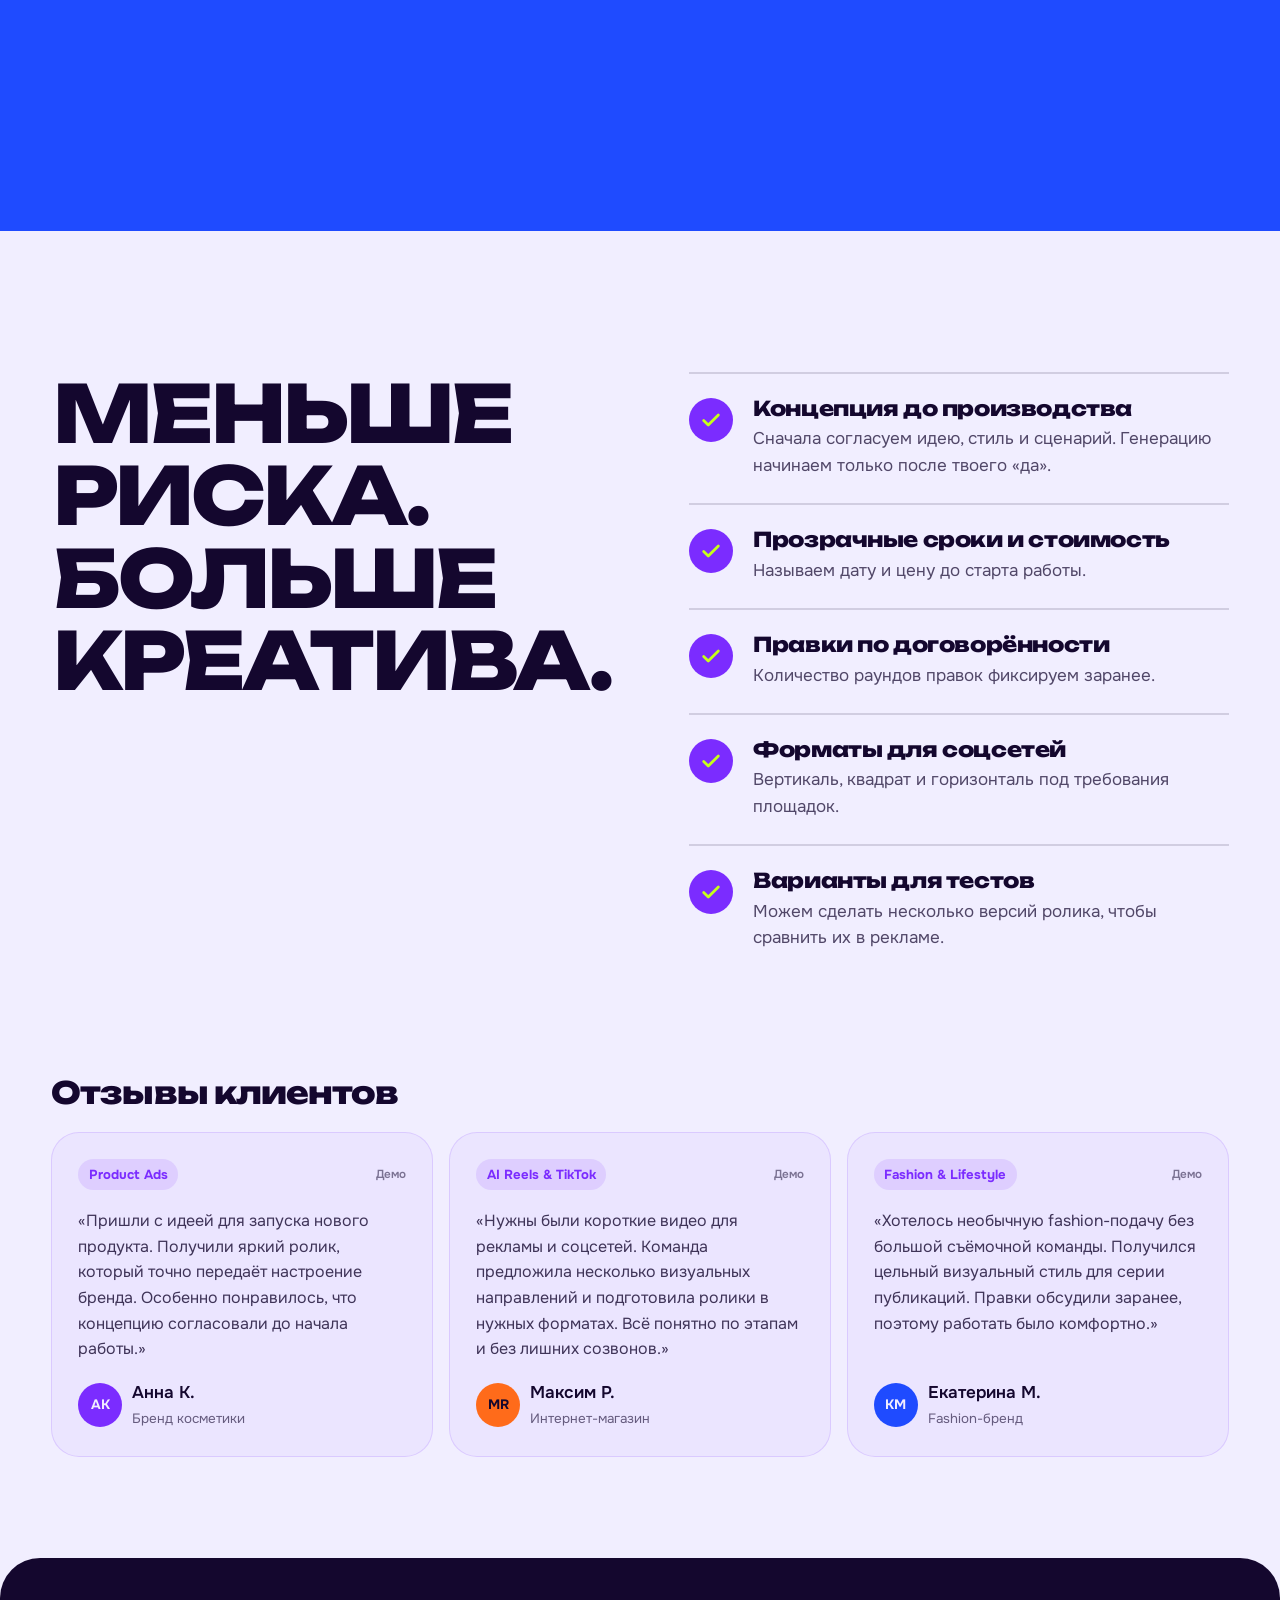
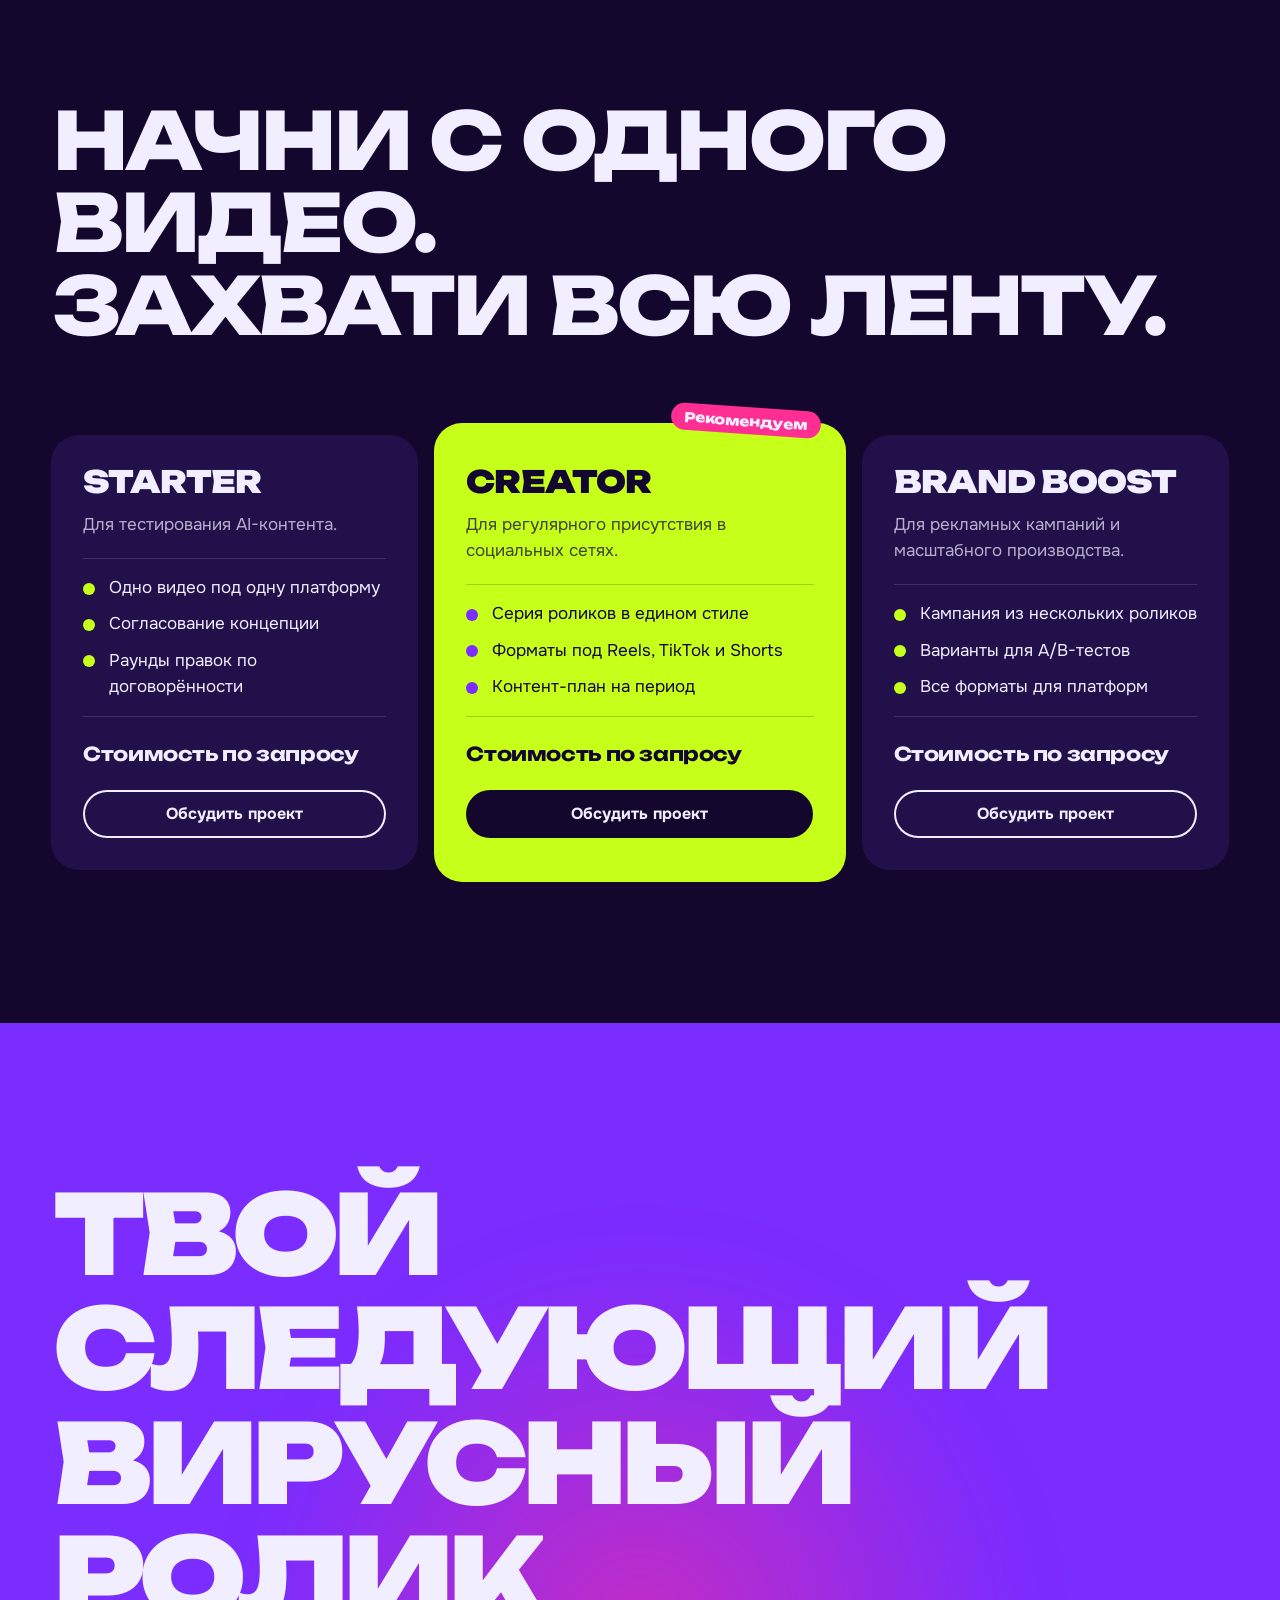
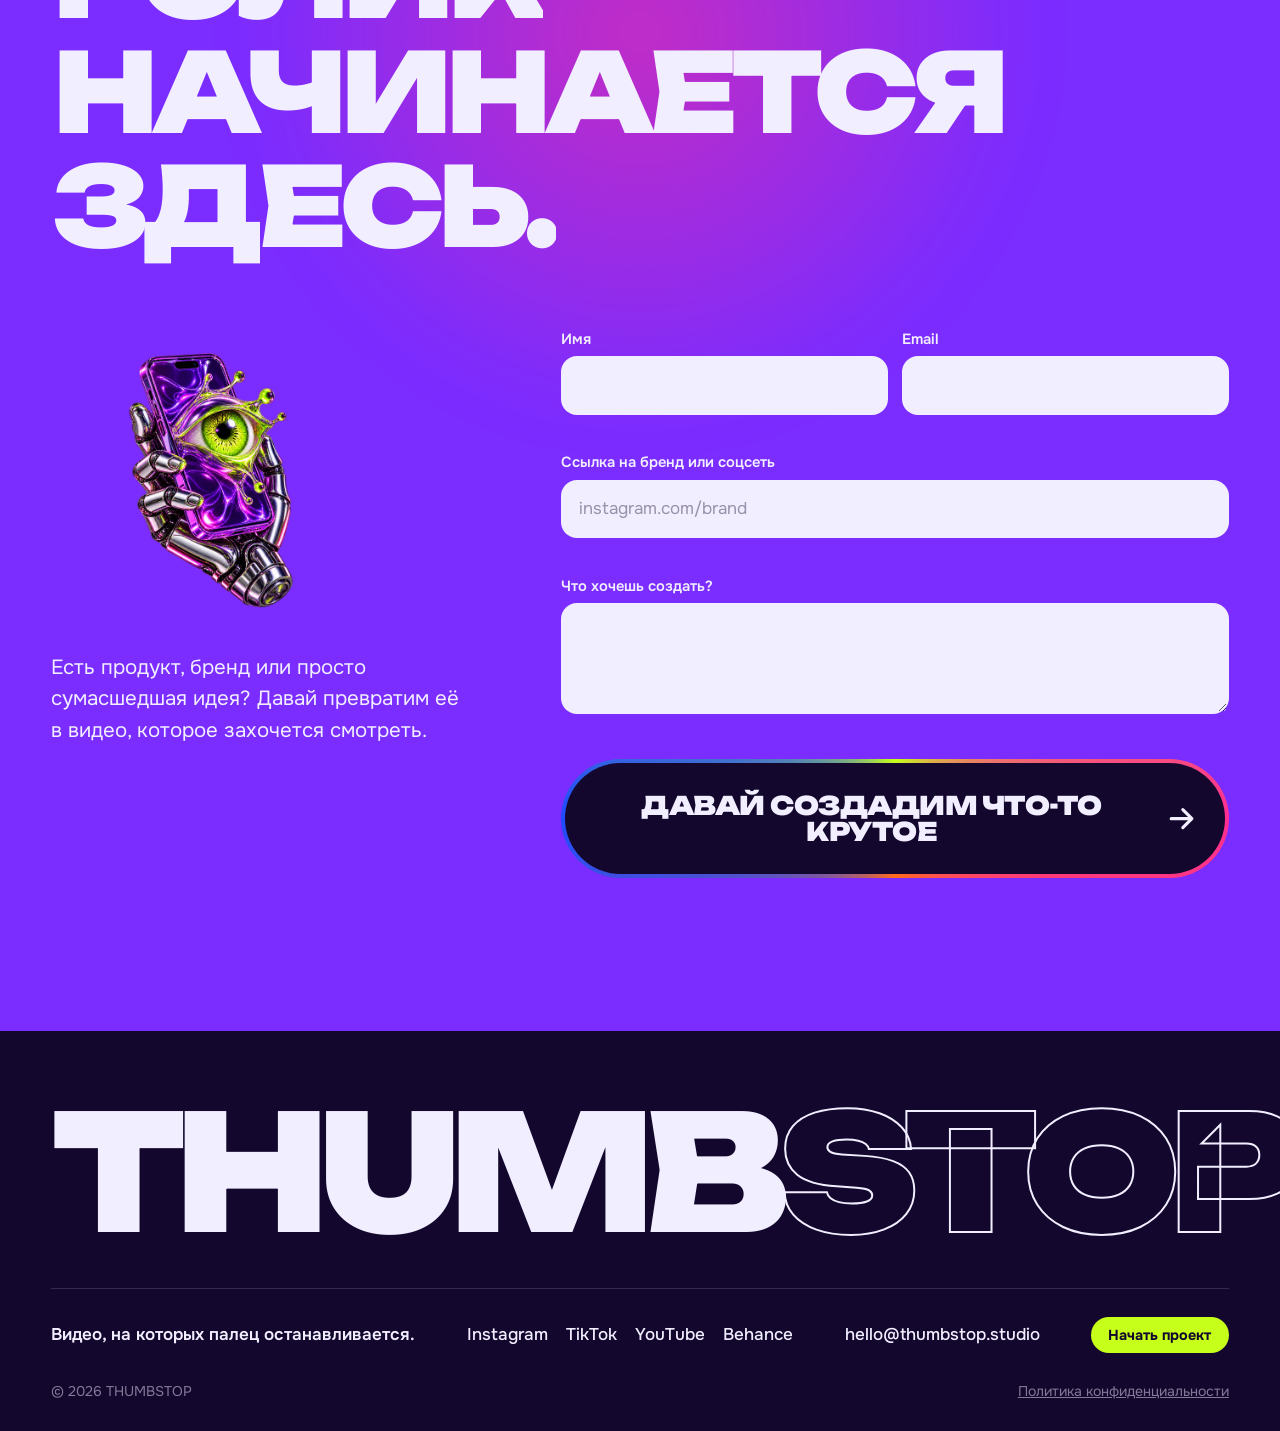
==== commit aa19cf05: "Add files via upload" ====
--- a/index.html
+++ b/index.html
@@ -9,11 +9,9 @@
 <meta property="og:description" content="Reels, TikTok, product ads и брендовые кампании, созданные с помощью AI.">
 <meta property="og:type" content="website">
 <meta name="theme-color" content="#14072E">
-<link rel="preconnect" href="https://fonts.googleapis.com">
-<link rel="preconnect" href="https://fonts.gstatic.com" crossorigin>
-<link rel="stylesheet" href="https://fonts.googleapis.com/css2?family=Onest:wght@400;500;600;700&family=Unbounded:wght@500;700;800;900&display=swap">
+<link rel="stylesheet" href="css/fonts.css">
 <link rel="stylesheet" href="css/style.css">
-<script>document.documentElement.classList.add('js')</script>
+<script>document.documentElement.classList.add('js');setTimeout(function(){if(!document.documentElement.classList.contains('is-loaded'))document.documentElement.classList.remove('js')},4000)</script>
 </head>
 <body>
 <a class="skip" href="#main" data-i18n="skip">Перейти к содержимому</a>
@@ -59,7 +57,7 @@
 
 <main id="main">
 
-<!-- 01 HERO. Фоновое видео: укажите путь в data-src у .hero__video — оно заменит анимированную ленту. -->
+<!-- 01 HERO: static illustrated campaign feed. -->
 <section class="hero" id="top" aria-labelledby="hero-title">
   <div class="hero__bg" aria-hidden="true">
     <video class="hero__video" muted loop playsinline preload="none" data-src="" poster=""></video>
@@ -71,8 +69,8 @@
   <div class="sticker sticker--b" aria-hidden="true"><i class="rec"></i>REC</div>
   <div class="sticker sticker--c" aria-hidden="true" data-i18n="hero.st1">без съёмок</div>
   <div class="sticker sticker--d" aria-hidden="true">#fyp</div>
-  <div class="gloss gloss--1" aria-hidden="true"></div>
-  <div class="gloss gloss--2" aria-hidden="true"></div>
+  
+  
   <svg class="spin-star spin-star--hero" aria-hidden="true"><use href="#i-star"/></svg>
 
   <div class="hero__inner">
@@ -88,10 +86,10 @@
         <a class="btn btn--ghost btn--lg magnetic" href="#work" data-i18n="cta.works">Смотреть наши работы</a>
       </div>
     </div>
-    <button class="reel-btn magnetic" type="button" data-open-viewer data-scene="orb" data-theme="violet" data-video="" data-title="Showreel" aria-label="Смотреть шоурил">
+    <button class="reel-btn magnetic" type="button" data-open-viewer data-art="social" data-theme="violet" data-video="assets/video/fashion0.mp4" data-source="https://ads.tiktok.com/business/en/industries/fashion-and-clothing" data-credit="Ray-Ban / TikTok for Business" data-title="Fashion: Ray-Ban" aria-label="Смотреть видеореференс Ray-Ban">
       <svg class="reel-btn__ring" viewBox="0 0 200 200" aria-hidden="true">
         <defs><path id="circ" d="M100 100m-78 0a78 78 0 1 1 156 0a78 78 0 1 1-156 0"/></defs>
-        <text><textPath href="#circ" textLength="486" lengthAdjust="spacing">PLAY SHOWREEL ✦ PLAY SHOWREEL ✦</textPath></text>
+        <text><textPath href="#circ" textLength="486" lengthAdjust="spacing">PLAY REFERENCE ✦ PLAY REFERENCE ✦</textPath></text>
       </svg>
       <span class="reel-btn__core"><svg><use href="#i-play"/></svg></span>
     </button>
@@ -117,24 +115,17 @@
     </div>
     <ul class="stop__cards">
       <li class="scard scard--violet tilt reveal" data-reveal="rise">
-        <div class="scard__vis" aria-hidden="true">
-          <svg class="timer" viewBox="0 0 120 120"><circle cx="60" cy="60" r="50"/><circle class="timer__run" cx="60" cy="60" r="50"/></svg>
-          <span class="timer__n">0:03</span>
-        </div>
+        <div class="scard__vis" aria-hidden="true"><picture class="art"><source srcset="assets/images/attention.webp" type="image/webp"><img src="assets/images/attention.png" alt="" width="1024" height="1024" loading="lazy" decoding="async"></picture></div>
         <h3 class="scard__title" data-i18n="stop.c1t">Захватывай внимание</h3>
         <div class="scard__body"><p data-i18n="stop.c1">Яркий визуальный контент для первых секунд просмотра.</p></div>
       </li>
       <li class="scard scard--orange tilt reveal" data-reveal="rise">
-        <div class="scard__vis" aria-hidden="true">
-          <div class="minifeed"><i></i><i></i><i class="hot"></i><i></i></div>
-        </div>
+        <div class="scard__vis" aria-hidden="true"><picture class="art"><source srcset="assets/images/social.webp" type="image/webp"><img src="assets/images/social.png" alt="" width="1024" height="1024" loading="lazy" decoding="async"></picture></div>
         <h3 class="scard__title" data-i18n="stop.c2t">Выделяйся в ленте</h3>
         <div class="scard__body"><p data-i18n="stop.c2">Необычные идеи и образы, которые сложно повторить обычной съёмкой.</p></div>
       </li>
       <li class="scard scard--blue tilt reveal" data-reveal="rise">
-        <div class="scard__vis" aria-hidden="true">
-          <div class="stack"><i></i><i></i><i></i><i></i></div>
-        </div>
+        <div class="scard__vis" aria-hidden="true"><picture class="art"><source srcset="assets/images/studio.webp" type="image/webp"><img src="assets/images/studio.png" alt="" width="1024" height="1024" loading="lazy" decoding="async"></picture></div>
         <h3 class="scard__title" data-i18n="stop.c3t">Создавай больше</h3>
         <div class="scard__body"><p data-i18n="stop.c3">Выпускай больше креативов без постоянных съёмок и дорогих продакшен-команд.</p></div>
       </li>
@@ -142,9 +133,7 @@
   </div>
 </section>
 
-<!-- 04 SHOWREEL
-     Замена медиа: у каждого .clip укажите data-video="media/xxx.mp4" и, по желанию, data-poster="media/xxx.jpg".
-     Пока data-video пустой, показывается анимированная демо-сцена (data-scene: orb | bottle | blob | tunnel | splash | grid | stripes | ring). -->
+<!-- 04: original illustrated concepts and credited TikTok video references. -->
 <section class="reel" id="work" aria-labelledby="reel-title">
   <div class="wrap">
     <div class="reel__head">
@@ -159,40 +148,40 @@
         <button class="chip" type="button" data-filter="brand" aria-pressed="false">Brand</button>
       </div>
     </div>
-    <p class="reel__note" data-i18n="reel.note">Демо-сцены. Замените их на свои ролики перед запуском.</p>
+    <p class="reel__note" data-i18n="reel.note">Визуальные концепты студии и видеореференсы TikTok. Авторы и источники указаны в плеере.</p>
 
     <ul class="works">
       <li class="work w1" data-cat="fashion"><button class="work__btn" type="button" data-open-viewer data-cursor="Смотреть">
-        <div class="work__frame reveal" data-reveal="frame"><div class="clip" data-scene="blob" data-theme="pink" data-video="" data-poster="" data-parallax="0.06"></div></div>
-        <span class="work__meta"><span class="work__cat">Fashion &amp; Beauty</span><span class="work__name">Хромовый сон</span></span>
+        <div class="work__frame reveal" data-reveal="frame"><div class="clip" data-art="sneaker" data-theme="pink" data-video="assets/video/fashion4.mp4" data-source="https://ads.tiktok.com/business/en/industries/fashion-and-clothing" data-credit="Off-White / TikTok for Business"><img class="media-poster" src="assets/posters/fashion4.jpg" alt="" width="720" height="1280" loading="lazy" decoding="async"></div><span class="work__badge" data-i18n="media.video">Видеореференс</span><span class="work__play" aria-hidden="true"><svg><use href="#i-play"/></svg></span></div>
+        <span class="work__meta"><span class="work__cat">Fashion &amp; Beauty</span><span class="work__name">Off-White: fashion film</span></span>
       </button></li>
       <li class="work w2" data-cat="product"><button class="work__btn" type="button" data-open-viewer data-cursor="Смотреть">
-        <div class="work__frame reveal" data-reveal="frame"><div class="clip" data-scene="bottle" data-theme="orange" data-video="" data-parallax="0.05"></div></div>
-        <span class="work__meta"><span class="work__cat">Product Commercials</span><span class="work__name">Флакон №7</span></span>
+        <div class="work__frame reveal" data-reveal="frame"><div class="clip" data-art="perfume" data-theme="orange" data-video="" data-source="" data-credit=""><picture class="art"><source srcset="assets/images/perfume.webp" type="image/webp"><img src="assets/images/perfume.png" alt="" width="1024" height="1024" loading="lazy" decoding="async"></picture></div><span class="work__badge" data-i18n="media.concept">Визуальный концепт</span><span class="work__play" aria-hidden="true">↗</span></div>
+        <span class="work__meta"><span class="work__cat">Product Commercials</span><span class="work__name">Violet No. 7</span></span>
       </button></li>
       <li class="work w3" data-cat="reels"><button class="work__btn" type="button" data-open-viewer data-cursor="Смотреть">
-        <div class="work__frame reveal" data-reveal="frame"><div class="clip" data-scene="stripes" data-theme="lime" data-video=""></div></div>
-        <span class="work__meta"><span class="work__cat">Viral Reels</span><span class="work__name">Петля внимания</span></span>
+        <div class="work__frame reveal" data-reveal="frame"><div class="clip" data-art="attention" data-theme="lime" data-video="assets/video/coffee0.mp4" data-source="https://ads.tiktok.com/business/en/inspiration/golden-brown-coffee" data-credit="Golden Brown Coffee / TikTok for Business"><img class="media-poster" src="assets/posters/coffee0.jpg" alt="" width="720" height="1280" loading="lazy" decoding="async"></div><span class="work__badge" data-i18n="media.video">Видеореференс</span><span class="work__play" aria-hidden="true"><svg><use href="#i-play"/></svg></span></div>
+        <span class="work__meta"><span class="work__cat">Viral Reels</span><span class="work__name">Golden Brown Coffee</span></span>
       </button></li>
       <li class="work w4" data-cat="food"><button class="work__btn" type="button" data-open-viewer data-cursor="Смотреть">
-        <div class="work__frame reveal" data-reveal="frame"><div class="clip" data-scene="splash" data-theme="orange" data-video=""></div></div>
-        <span class="work__meta"><span class="work__cat">Food &amp; Beverage</span><span class="work__name">Газировка в невесомости</span></span>
+        <div class="work__frame reveal" data-reveal="frame"><div class="clip" data-art="soda" data-theme="orange" data-video="assets/video/soda0.mp4" data-source="https://ads.tiktok.com/business/en/inspiration/sodastream-case-study" data-credit="SodaStream / TikTok for Business"><img class="media-poster" src="assets/posters/soda0.jpg" alt="" width="720" height="1280" loading="lazy" decoding="async"></div><span class="work__badge" data-i18n="media.video">Видеореференс</span><span class="work__play" aria-hidden="true"><svg><use href="#i-play"/></svg></span></div>
+        <span class="work__meta"><span class="work__cat">Food &amp; Beverage</span><span class="work__name">SodaStream: social ad</span></span>
       </button></li>
       <li class="work w5" data-cat="music"><button class="work__btn" type="button" data-open-viewer data-cursor="Смотреть">
-        <div class="work__frame reveal" data-reveal="frame"><div class="clip" data-scene="tunnel" data-theme="violet" data-video="" data-parallax="0.08"></div></div>
-        <span class="work__meta"><span class="work__cat">Music &amp; Entertainment</span><span class="work__name">Неоновый тоннель</span></span>
+        <div class="work__frame reveal" data-reveal="frame"><div class="clip" data-art="headphones" data-theme="violet" data-video="assets/video/sony.mp4" data-source="https://ads.tiktok.com/business/creativecenter/topads/7641685063844134929/pc/en" data-credit="Sony / TikTok Creative Center"><img class="media-poster" src="assets/posters/sony.jpg" alt="" width="720" height="1280" loading="lazy" decoding="async"></div><span class="work__badge" data-i18n="media.video">Видеореференс</span><span class="work__play" aria-hidden="true"><svg><use href="#i-play"/></svg></span></div>
+        <span class="work__meta"><span class="work__cat">Music &amp; Entertainment</span><span class="work__name">Sony: sound in motion</span></span>
       </button></li>
       <li class="work w6" data-cat="brand"><button class="work__btn" type="button" data-open-viewer data-cursor="Смотреть">
-        <div class="work__frame reveal" data-reveal="frame"><div class="clip" data-scene="grid" data-theme="blue" data-video="" data-parallax="0.05"></div></div>
-        <span class="work__meta"><span class="work__cat">Brand Campaigns</span><span class="work__name">Город без гравитации</span></span>
+        <div class="work__frame reveal" data-reveal="frame"><div class="clip" data-art="storyboard" data-theme="blue" data-video="assets/video/fashion0.mp4" data-source="https://ads.tiktok.com/business/en/industries/fashion-and-clothing" data-credit="Ray-Ban / TikTok for Business"><img class="media-poster" src="assets/posters/fashion0.jpg" alt="" width="720" height="1280" loading="lazy" decoding="async"></div><span class="work__badge" data-i18n="media.video">Видеореференс</span><span class="work__play" aria-hidden="true"><svg><use href="#i-play"/></svg></span></div>
+        <span class="work__meta"><span class="work__cat">Brand Campaigns</span><span class="work__name">Ray-Ban: brand story</span></span>
       </button></li>
       <li class="work w7" data-cat="fashion"><button class="work__btn" type="button" data-open-viewer data-cursor="Смотреть">
-        <div class="work__frame reveal" data-reveal="frame"><div class="clip" data-scene="ring" data-theme="lime" data-video=""></div></div>
-        <span class="work__meta"><span class="work__cat">Fashion &amp; Beauty</span><span class="work__name">Жидкий шёлк</span></span>
+        <div class="work__frame reveal" data-reveal="frame"><div class="clip" data-art="social" data-theme="lime" data-video="" data-source="" data-credit=""><picture class="art"><source srcset="assets/images/social.webp" type="image/webp"><img src="assets/images/social.png" alt="" width="1024" height="1024" loading="lazy" decoding="async"></picture></div><span class="work__badge" data-i18n="media.concept">Визуальный концепт</span><span class="work__play" aria-hidden="true">↗</span></div>
+        <span class="work__meta"><span class="work__cat">Fashion &amp; Beauty</span><span class="work__name">Social, reimagined</span></span>
       </button></li>
       <li class="work w8" data-cat="product"><button class="work__btn" type="button" data-open-viewer data-cursor="Смотреть">
-        <div class="work__frame reveal" data-reveal="frame"><div class="clip" data-scene="orb" data-theme="blue" data-video=""></div></div>
-        <span class="work__meta"><span class="work__cat">Product Commercials</span><span class="work__name">Наушники на орбите</span></span>
+        <div class="work__frame reveal" data-reveal="frame"><div class="clip" data-art="studio" data-theme="blue" data-video="" data-source="" data-credit=""><picture class="art"><source srcset="assets/images/studio.webp" type="image/webp"><img src="assets/images/studio.png" alt="" width="1024" height="1024" loading="lazy" decoding="async"></picture></div><span class="work__badge" data-i18n="media.concept">Визуальный концепт</span><span class="work__play" aria-hidden="true">↗</span></div>
+        <span class="work__meta"><span class="work__cat">Product Commercials</span><span class="work__name">The creative studio</span></span>
       </button></li>
     </ul>
   </div>
@@ -206,7 +195,7 @@
       <article class="pane pane--pink is-open">
         <button class="pane__tab" type="button" aria-expanded="true" aria-controls="p1"><span class="pane__n">01</span><span class="pane__name">AI Reels &amp; TikTok</span></button>
         <div class="pane__body" id="p1">
-          <div class="pane__vis vis-phones" aria-hidden="true"><i></i><i></i><i></i></div>
+          <div class="pane__vis service-art" aria-hidden="true"><picture class="art"><source srcset="assets/images/social.webp" type="image/webp"><img src="assets/images/social.png" alt="" width="1024" height="1024" loading="lazy" decoding="async"></picture></div>
           <div class="pane__copy"><h3>AI Reels &amp; TikTok</h3><p data-i18n="svc.1">Короткие динамичные видео для Instagram, TikTok и YouTube Shorts.</p>
           <a class="btn btn--night magnetic" href="#contact" data-prefill="AI Reels & TikTok" data-i18n="cta.want">Хочу такое</a></div>
         </div>
@@ -214,7 +203,7 @@
       <article class="pane pane--orange">
         <button class="pane__tab" type="button" aria-expanded="false" aria-controls="p2"><span class="pane__n">02</span><span class="pane__name">AI Product Ads</span></button>
         <div class="pane__body" id="p2">
-          <div class="pane__vis"><div class="clip" data-scene="bottle" data-theme="orange" data-video=""></div></div>
+          <div class="pane__vis service-art" aria-hidden="true"><picture class="art"><source srcset="assets/images/perfume.webp" type="image/webp"><img src="assets/images/perfume.png" alt="" width="1024" height="1024" loading="lazy" decoding="async"></picture></div>
           <div class="pane__copy"><h3>AI Product Ads</h3><p data-i18n="svc.2">Рекламные ролики продуктов без необходимости организовывать полноценную съёмку.</p>
           <a class="btn btn--night magnetic" href="#contact" data-prefill="AI Product Ads" data-i18n="cta.want">Хочу такое</a></div>
         </div>
@@ -222,7 +211,7 @@
       <article class="pane pane--violet">
         <button class="pane__tab" type="button" aria-expanded="false" aria-controls="p3"><span class="pane__n">03</span><span class="pane__name">AI Fashion &amp; Lifestyle</span></button>
         <div class="pane__body" id="p3">
-          <div class="pane__vis"><div class="clip" data-scene="blob" data-theme="pink" data-video=""></div></div>
+          <div class="pane__vis service-art" aria-hidden="true"><picture class="art"><source srcset="assets/images/sneaker.webp" type="image/webp"><img src="assets/images/sneaker.png" alt="" width="1024" height="1024" loading="lazy" decoding="async"></picture></div>
           <div class="pane__copy"><h3>AI Fashion &amp; Lifestyle</h3><p data-i18n="svc.3">Кинематографичные fashion-кампании, виртуальные модели, фантастические локации.</p>
           <a class="btn btn--lime magnetic" href="#contact" data-prefill="AI Fashion & Lifestyle" data-i18n="cta.want">Хочу такое</a></div>
         </div>
@@ -230,7 +219,7 @@
       <article class="pane pane--blue">
         <button class="pane__tab" type="button" aria-expanded="false" aria-controls="p4"><span class="pane__n">04</span><span class="pane__name">AI Brand Campaigns</span></button>
         <div class="pane__body" id="p4">
-          <div class="pane__vis"><div class="clip" data-scene="grid" data-theme="blue" data-video=""></div></div>
+          <div class="pane__vis service-art" aria-hidden="true"><picture class="art"><source srcset="assets/images/headphones.webp" type="image/webp"><img src="assets/images/headphones.png" alt="" width="1024" height="1024" loading="lazy" decoding="async"></picture></div>
           <div class="pane__copy"><h3>AI Brand Campaigns</h3><p data-i18n="svc.4">Креативные рекламные концепции и серии видеороликов для продвижения брендов.</p>
           <a class="btn btn--lime magnetic" href="#contact" data-prefill="AI Brand Campaigns" data-i18n="cta.want">Хочу такое</a></div>
         </div>
@@ -238,7 +227,7 @@
       <article class="pane pane--lime">
         <button class="pane__tab" type="button" aria-expanded="false" aria-controls="p5"><span class="pane__n">05</span><span class="pane__name">AI Video from Your Content</span></button>
         <div class="pane__body" id="p5">
-          <div class="pane__vis vis-photo" aria-hidden="true"><div class="photo"><i></i></div><div class="photo photo--live"><div class="clip" data-scene="orb" data-theme="violet" data-video=""></div></div></div>
+          <div class="pane__vis service-art" aria-hidden="true"><picture class="art"><source srcset="assets/images/storyboard.webp" type="image/webp"><img src="assets/images/storyboard.png" alt="" width="1024" height="1024" loading="lazy" decoding="async"></picture></div>
           <div class="pane__copy"><h3>AI Video from Your Content</h3><p data-i18n="svc.5">Превращение существующих фотографий, изображений и идей в анимированные видеоролики.</p>
           <a class="btn btn--night magnetic" href="#contact" data-prefill="AI Video from Your Content" data-i18n="cta.want">Хочу такое</a></div>
         </div>
@@ -254,26 +243,23 @@
     <ol class="spec">
       <li class="spec__row reveal" data-reveal="wipe">
         <div class="spec__copy"><h3 data-i18n="res.1t">Больше шансов привлечь внимание</h3><p data-i18n="res.1">Первые секунды решают, досмотрят ли ролик. Мы строим видео вокруг сильного кадра в самом начале.</p></div>
-        <div class="dia dia--hook" aria-hidden="true"><div class="hook"><i class="hook__fill"></i><span class="hook__mark"></span></div><span class="dia__cap" data-i18n="res.1c">хук в первые секунды</span></div>
+        <div class="dia result-art" aria-hidden="true"><picture class="art"><source srcset="assets/images/attention.webp" type="image/webp"><img src="assets/images/attention.png" alt="" width="1024" height="1024" loading="lazy" decoding="async"></picture></div>
       </li>
       <li class="spec__row reveal" data-reveal="wipe">
         <div class="spec__copy"><h3 data-i18n="res.2t">Контент для регулярных публикаций</h3><p data-i18n="res.2">Серия роликов в одном стиле закрывает контент-план на недели вперёд.</p></div>
-        <div class="dia dia--cal" aria-hidden="true"><div class="cal"></div></div>
+        <div class="dia result-art" aria-hidden="true"><picture class="art"><source srcset="assets/images/social.webp" type="image/webp"><img src="assets/images/social.png" alt="" width="1024" height="1024" loading="lazy" decoding="async"></picture></div>
       </li>
       <li class="spec__row reveal" data-reveal="wipe">
         <div class="spec__copy"><h3 data-i18n="res.3t">Быстрое тестирование рекламных концепций</h3><p data-i18n="res.3">Несколько версий одной идеи: разные хуки, цвета и финалы. Запускай и смотри, что работает.</p></div>
-        <div class="dia dia--ab" aria-hidden="true"><div class="ab"><span>A</span><span>B</span><span>C</span></div></div>
+        <div class="dia result-art" aria-hidden="true"><picture class="art"><source srcset="assets/images/storyboard.webp" type="image/webp"><img src="assets/images/storyboard.png" alt="" width="1024" height="1024" loading="lazy" decoding="async"></picture></div>
       </li>
       <li class="spec__row reveal" data-reveal="wipe">
         <div class="spec__copy"><h3 data-i18n="res.4t">Производство без традиционных съёмочных затрат</h3><p data-i18n="res.4">Не нужно арендовать студию, свет и локации или собирать съёмочную группу.</p></div>
-        <div class="dia dia--cross" aria-hidden="true"><ul class="cross"><li data-i18n="res.4a">студия</li><li data-i18n="res.4b">свет</li><li data-i18n="res.4c">локация</li><li data-i18n="res.4d">съёмочная группа</li></ul></div>
+        <div class="dia result-art" aria-hidden="true"><picture class="art"><source srcset="assets/images/studio.webp" type="image/webp"><img src="assets/images/studio.png" alt="" width="1024" height="1024" loading="lazy" decoding="async"></picture></div>
       </li>
       <li class="spec__row reveal" data-reveal="wipe">
         <div class="spec__copy"><h3 data-i18n="res.5t">Адаптация под разные платформы</h3><p data-i18n="res.5">Одна идея превращается в ролики под Reels, TikTok, ленту и YouTube.</p></div>
-        <div class="dia dia--fmt" aria-hidden="true">
-          <div class="fmt"><i class="f916"></i><i class="f45"></i><i class="f11"></i><i class="f169"></i></div>
-          <span class="count"><b data-count="1">1</b><svg><use href="#i-arrow"/></svg><b data-count="4">4</b></span><span class="dia__cap" data-i18n="res.5c">идея → формата</span>
-        </div>
+        <div class="dia result-art" aria-hidden="true"><picture class="art"><source srcset="assets/images/social.webp" type="image/webp"><img src="assets/images/social.png" alt="" width="1024" height="1024" loading="lazy" decoding="async"></picture></div>
       </li>
     </ol>
   </div>
@@ -289,22 +275,22 @@
     <ol class="process__track">
       <li class="step">
         <span class="step__n">01</span>
-        <div class="step__vis vis-chat" aria-hidden="true"><div class="bubble"><span data-i18n="proc.v1">Хочу ролик, где кроссовки бегут по облакам</span><i class="caret"></i></div></div>
+        <div class="step__vis process-art" aria-hidden="true"><picture class="art"><source srcset="assets/images/sneaker.webp" type="image/webp"><img src="assets/images/sneaker.png" alt="" width="1024" height="1024" loading="lazy" decoding="async"></picture></div>
         <h3 data-i18n="proc.1t">Расскажи идею</h3><p data-i18n="proc.1">Отправь описание продукта, бренда или видео, которое хочешь получить.</p>
       </li>
       <li class="step">
         <span class="step__n">02</span>
-        <div class="step__vis vis-board" aria-hidden="true"><i></i><i></i><i></i><i></i><i></i><i></i></div>
+        <div class="step__vis process-art" aria-hidden="true"><picture class="art"><source srcset="assets/images/storyboard.webp" type="image/webp"><img src="assets/images/storyboard.png" alt="" width="1024" height="1024" loading="lazy" decoding="async"></picture></div>
         <h3 data-i18n="proc.2t">Мы создаём концепцию</h3><p data-i18n="proc.2">Подбираем стиль, сценарий и визуальное направление.</p>
       </li>
       <li class="step">
         <span class="step__n">03</span>
-        <div class="step__vis vis-timeline" aria-hidden="true"><div class="tl"><i></i><i></i><i></i></div><div class="tl"><i></i><i></i></div><div class="tl tl--audio"></div><span class="playhead"></span></div>
+        <div class="step__vis process-art" aria-hidden="true"><picture class="art"><source srcset="assets/images/studio.webp" type="image/webp"><img src="assets/images/studio.png" alt="" width="1024" height="1024" loading="lazy" decoding="async"></picture></div>
         <h3 data-i18n="proc.3t">Магия начинается</h3><p data-i18n="proc.3">Создаём AI-видео, добавляем движение, монтаж, звук и эффекты.</p>
       </li>
       <li class="step">
         <span class="step__n">04</span>
-        <div class="step__vis vis-done" aria-hidden="true"><div class="file"><b>final_9x16.mp4</b><i></i></div><div class="file"><b>final_1x1.mp4</b><i></i></div><div class="file"><b>final_16x9.mp4</b><i></i></div></div>
+        <div class="step__vis process-art" aria-hidden="true"><picture class="art"><source srcset="assets/images/social.webp" type="image/webp"><img src="assets/images/social.png" alt="" width="1024" height="1024" loading="lazy" decoding="async"></picture></div>
         <h3 data-i18n="proc.4t">Твой контент готов</h3><p data-i18n="proc.4">Получаешь готовые видео для публикации.</p>
       </li>
     </ol>
@@ -323,13 +309,25 @@
       <li class="reveal" data-reveal="check"><span class="tick"><svg><use href="#i-check"/></svg></span><div><h3 data-i18n="trust.5t">Варианты для тестов</h3><p data-i18n="trust.5">Можем сделать несколько версий ролика, чтобы сравнить их в рекламе.</p></div></li>
     </ul>
   </div>
-  <!-- Отзывы: замените плейсхолдеры реальными отзывами с разрешения клиентов -->
+  <!-- Demonstration testimonials and names. Replace with verified customer reviews before publication. -->
   <div class="wrap">
     <h3 class="quotes__title" data-i18n="trust.q">Отзывы клиентов</h3>
     <ul class="quotes">
-      <li class="quote quote--empty"><span class="quote__tag" data-i18n="trust.ph">Место для отзыва</span><p data-i18n="trust.phText">Здесь появится настоящий отзыв клиента после первых проектов.</p><span class="quote__who"><i></i><span data-i18n="trust.phWho">Имя, компания</span></span></li>
-      <li class="quote quote--empty"><span class="quote__tag" data-i18n="trust.ph">Место для отзыва</span><p data-i18n="trust.phText">Здесь появится настоящий отзыв клиента после первых проектов.</p><span class="quote__who"><i></i><span data-i18n="trust.phWho">Имя, компания</span></span></li>
-      <li class="quote quote--empty"><span class="quote__tag" data-i18n="trust.ph">Место для отзыва</span><p data-i18n="trust.phText">Здесь появится настоящий отзыв клиента после первых проектов.</p><span class="quote__who"><i></i><span data-i18n="trust.phWho">Имя, компания</span></span></li>
+      <li class="quote quote--filled">
+        <div class="quote__top"><span class="quote__tag">Product Ads</span><span class="quote__demo" data-i18n="trust.demo">Демо</span></div>
+        <p data-i18n="trust.review1">«Пришли с идеей для запуска нового продукта. Получили яркий ролик, который точно передаёт настроение бренда. Особенно понравилось, что концепцию согласовали до начала работы.»</p>
+        <span class="quote__who"><i class="quote__avatar quote__avatar--1" aria-hidden="true">AK</i><span><span class="quote__name" data-i18n="trust.name1">Анна К.</span><span class="quote__role" data-i18n="trust.role1">Бренд косметики</span></span></span>
+      </li>
+      <li class="quote quote--filled">
+        <div class="quote__top"><span class="quote__tag">AI Reels &amp; TikTok</span><span class="quote__demo" data-i18n="trust.demo">Демо</span></div>
+        <p data-i18n="trust.review2">«Нужны были короткие видео для рекламы и соцсетей. Команда предложила несколько визуальных направлений и подготовила ролики в нужных форматах. Всё понятно по этапам и без лишних созвонов.»</p>
+        <span class="quote__who"><i class="quote__avatar quote__avatar--2" aria-hidden="true">MR</i><span><span class="quote__name" data-i18n="trust.name2">Максим Р.</span><span class="quote__role" data-i18n="trust.role2">Интернет-магазин</span></span></span>
+      </li>
+      <li class="quote quote--filled">
+        <div class="quote__top"><span class="quote__tag">Fashion &amp; Lifestyle</span><span class="quote__demo" data-i18n="trust.demo">Демо</span></div>
+        <p data-i18n="trust.review3">«Хотелось необычную fashion-подачу без большой съёмочной команды. Получился цельный визуальный стиль для серии публикаций. Правки обсудили заранее, поэтому работать было комфортно.»</p>
+        <span class="quote__who"><i class="quote__avatar quote__avatar--3" aria-hidden="true">KM</i><span><span class="quote__name" data-i18n="trust.name3">Екатерина М.</span><span class="quote__role" data-i18n="trust.role3">Fashion-бренд</span></span></span>
+      </li>
     </ul>
   </div>
 </section>
@@ -368,8 +366,8 @@
   <div class="wrap">
     <h2 class="final__title" id="final-title" data-split="words"><span class="line" data-i18n="final.t1">ТВОЙ СЛЕДУЮЩИЙ</span> <span class="line" data-i18n="final.t2">ВИРУСНЫЙ РОЛИК</span> <span class="line" data-i18n="final.t3">НАЧИНАЕТСЯ ЗДЕСЬ.</span></h2>
     <div class="final__grid">
-      <p class="final__lead reveal" data-reveal="up" data-i18n="final.lead">Есть продукт, бренд или просто сумасшедшая идея? Давай превратим её в видео, которое захочется смотреть.</p>
-      <form class="form" id="lead-form" novalidate data-endpoint="">
+      <div class="final__intro"><div class="final__art" aria-hidden="true"><picture class="art"><source srcset="assets/images/attention.webp" type="image/webp"><img src="assets/images/attention.png" alt="" width="1024" height="1024" loading="lazy" decoding="async"></picture></div><p class="final__lead reveal" data-reveal="up" data-i18n="final.lead">Есть продукт, бренд или просто сумасшедшая идея? Давай превратим её в видео, которое захочется смотреть.</p>
+      </div><form class="form" id="lead-form" novalidate data-endpoint="">
         <div class="field"><label for="f-name" data-i18n="form.name">Имя</label><input id="f-name" name="name" type="text" autocomplete="name" required minlength="2" aria-describedby="e-name"><span class="field__err" id="e-name" aria-live="polite"></span></div>
         <div class="field"><label for="f-email">Email</label><input id="f-email" name="email" type="email" autocomplete="email" required aria-describedby="e-email"><span class="field__err" id="e-email" aria-live="polite"></span></div>
         <div class="field field--wide"><label for="f-link" data-i18n="form.link">Ссылка на бренд или соцсеть</label><input id="f-link" name="link" type="text" inputmode="url" placeholder="instagram.com/brand" aria-describedby="e-link"><span class="field__err" id="e-link" aria-live="polite"></span></div>
@@ -406,7 +404,7 @@
 <dialog class="viewer" id="viewer" aria-label="Просмотр работы">
   <button class="viewer__close" type="button" data-i18n-aria="viewer.close" aria-label="Закрыть">✕</button>
   <div class="viewer__stage"></div>
-  <p class="viewer__cap"></p>
+  <p class="viewer__cap"></p><div class="viewer__info"><span class="viewer__credit"></span><a class="viewer__source" target="_blank" rel="noopener noreferrer" data-i18n="media.source">Источник</a></div>
 </dialog>
 
 <script src="js/i18n.js"></script>
--- a/css/fonts.css
+++ b/css/fonts.css
@@ -0,0 +1,56 @@
+@font-face {
+  font-family: 'Onest';
+  font-style: normal;
+  font-weight: 400;
+  font-display: swap;
+  src: url(../assets/fonts/gNMZW3F-SZuj7zOT0IfSjTS16cPh9R-Zsg.ttf) format('truetype');
+}
+@font-face {
+  font-family: 'Onest';
+  font-style: normal;
+  font-weight: 500;
+  font-display: swap;
+  src: url(../assets/fonts/gNMZW3F-SZuj7zOT0IfSjTS16cPhxx-Zsg.ttf) format('truetype');
+}
+@font-face {
+  font-family: 'Onest';
+  font-style: normal;
+  font-weight: 600;
+  font-display: swap;
+  src: url(../assets/fonts/gNMZW3F-SZuj7zOT0IfSjTS16cPhKxiZsg.ttf) format('truetype');
+}
+@font-face {
+  font-family: 'Onest';
+  font-style: normal;
+  font-weight: 700;
+  font-display: swap;
+  src: url(../assets/fonts/gNMZW3F-SZuj7zOT0IfSjTS16cPhEhiZsg.ttf) format('truetype');
+}
+@font-face {
+  font-family: 'Unbounded';
+  font-style: normal;
+  font-weight: 500;
+  font-display: swap;
+  src: url(../assets/fonts/Yq6F-LOTXCb04q32xlpat-6uR42XTqtG6yrx040.ttf) format('truetype');
+}
+@font-face {
+  font-family: 'Unbounded';
+  font-style: normal;
+  font-weight: 700;
+  font-display: swap;
+  src: url(../assets/fonts/Yq6F-LOTXCb04q32xlpat-6uR42XTqtG6__2040.ttf) format('truetype');
+}
+@font-face {
+  font-family: 'Unbounded';
+  font-style: normal;
+  font-weight: 800;
+  font-display: swap;
+  src: url(../assets/fonts/Yq6F-LOTXCb04q32xlpat-6uR42XTqtG65j2040.ttf) format('truetype');
+}
+@font-face {
+  font-family: 'Unbounded';
+  font-style: normal;
+  font-weight: 900;
+  font-display: swap;
+  src: url(../assets/fonts/Yq6F-LOTXCb04q32xlpat-6uR42XTqtG67H2040.ttf) format('truetype');
+}
--- a/css/style.css
+++ b/css/style.css
@@ -94,9 +94,7 @@
 
 @keyframes spin{to{transform:rotate(360deg)}}
 @keyframes bob{0%,100%{transform:translateY(0) rotate(var(--r,0deg))}50%{transform:translateY(-14px) rotate(calc(var(--r,0deg) + 4deg))}}
-/* ============ CLIP: заменяемый медиа-слот ============
-   .clip[data-video] — если путь указан, JS вставит <video muted loop playsinline>, сцена уйдёт под видео.
-   Демо-сцены ниже — чистый CSS, анимация ставится на паузу вне экрана (.is-live). */
+/* ============ Campaign image containers ============ */
 .clip{--c1:#7B2CFF;--c2:#FF2E93;--c3:#C6FF1A;position:relative;width:100%;height:100%;overflow:hidden;border-radius:inherit;isolation:isolate;
   background:radial-gradient(120% 90% at 30% 10%,color-mix(in srgb,var(--c1) 85%,white) 0%,var(--c1) 35%,color-mix(in srgb,var(--c1) 40%,#000) 100%)}
 .clip[data-theme="pink"]{--c1:#FF2E93;--c2:#7B2CFF;--c3:#FFD0E8}
@@ -109,72 +107,6 @@
 .clip::after{content:"";position:absolute;inset:0;z-index:4;pointer-events:none;opacity:.22;mix-blend-mode:overlay;
   background:repeating-linear-gradient(0deg,rgba(255,255,255,.25) 0 1px,transparent 1px 3px)}
 
-/* хромированный шар + орбита */
-.s-orb .orb{width:58%;aspect-ratio:1;left:21%;top:24%;border-radius:50%;
-  background:radial-gradient(circle at 32% 28%,#fff 0 6%,color-mix(in srgb,var(--c3) 80%,white) 14%,var(--c2) 42%,color-mix(in srgb,var(--c2) 30%,#000) 78%);
-  box-shadow:inset -18px -26px 50px rgba(0,0,0,.45),0 40px 60px -20px rgba(0,0,0,.6);animation:float 5s ease-in-out infinite}
-.s-orb .halo{width:96%;aspect-ratio:3/1;left:2%;top:42%;border-radius:50%;border:2px solid color-mix(in srgb,var(--c3) 70%,transparent);transform:rotate(-14deg);animation:tilt 7s ease-in-out infinite}
-.s-orb .shadow{width:50%;height:6%;left:25%;bottom:12%;border-radius:50%;background:rgba(0,0,0,.4);filter:blur(10px);animation:shadow 5s ease-in-out infinite}
-
-/* флакон на подиуме */
-.s-bottle .ped{left:18%;right:18%;bottom:10%;height:16%;border-radius:50%;background:linear-gradient(180deg,color-mix(in srgb,var(--c3) 70%,white),var(--c2));box-shadow:0 20px 40px -10px rgba(0,0,0,.5)}
-.s-bottle .bot{left:36%;width:28%;bottom:20%;height:52%;border-radius:22% 22% 14% 14%/12% 12% 8% 8%;
-  background:linear-gradient(90deg,rgba(255,255,255,.15),rgba(255,255,255,.65) 22%,rgba(255,255,255,.1) 40%,rgba(0,0,0,.25) 85%),var(--c2);
-  box-shadow:inset 0 0 0 2px rgba(255,255,255,.25);animation:sway 4.5s ease-in-out infinite;transform-origin:50% 100%}
-.s-bottle .bot::before{content:"";position:absolute;left:30%;right:30%;top:-16%;height:17%;border-radius:6px 6px 0 0;background:linear-gradient(90deg,#222,#999 40%,#333)}
-.s-bottle .shine{inset:0;background:linear-gradient(105deg,transparent 40%,rgba(255,255,255,.55) 50%,transparent 60%);animation:shine 3.2s ease-in-out infinite}
-.s-bottle .spark{width:9%;aspect-ratio:1;left:66%;top:22%;background:var(--c3);clip-path:polygon(50% 0,60% 40%,100% 50%,60% 60%,50% 100%,40% 60%,0 50%,40% 40%);animation:twinkle 2.4s ease-in-out infinite}
-
-/* морфинг-капля (fashion) */
-.s-blob .blob{width:70%;aspect-ratio:1;left:15%;top:18%;border-radius:42% 58% 63% 37%/45% 38% 62% 55%;
-  background:conic-gradient(from 0deg,var(--c1),var(--c3),var(--c2),var(--c1));filter:saturate(1.3);
-  box-shadow:inset 20px 20px 60px rgba(255,255,255,.5),inset -30px -30px 60px rgba(0,0,0,.35);animation:morph 9s ease-in-out infinite,spin 18s linear infinite}
-.s-blob .blob2{width:34%;aspect-ratio:1;left:58%;top:58%;border-radius:50%;background:radial-gradient(circle at 35% 30%,#fff,var(--c3) 30%,var(--c2) 80%);animation:float 4s ease-in-out infinite reverse}
-
-/* неоновый тоннель (music) */
-.s-tunnel{background:radial-gradient(circle,color-mix(in srgb,var(--c1) 60%,#000),#000 75%)}
-.s-tunnel i{left:50%;top:50%;width:20%;aspect-ratio:1;margin:-10% 0 0 -10%;border-radius:50%;border:3px solid var(--c3);box-shadow:0 0 18px var(--c2),inset 0 0 18px var(--c2);opacity:0;animation:tunnel 3s linear infinite}
-.s-tunnel i:nth-child(2){animation-delay:-.75s;border-color:var(--c2)}
-.s-tunnel i:nth-child(3){animation-delay:-1.5s}
-.s-tunnel i:nth-child(4){animation-delay:-2.25s;border-color:var(--c2)}
-
-/* брызги и пузыри (food) */
-.s-splash .can{left:34%;width:32%;top:26%;height:50%;border-radius:14px;background:linear-gradient(90deg,rgba(0,0,0,.3),rgba(255,255,255,.55) 25%,rgba(255,255,255,.05) 45%,rgba(0,0,0,.35)),var(--c2);animation:float 4s ease-in-out infinite;transform:rotate(-12deg)}
-.s-splash .drop{width:12%;aspect-ratio:1;border-radius:50% 50% 50% 0;background:radial-gradient(circle at 30% 30%,#fff,var(--c3) 40%,transparent 72%);animation:rise 3.6s ease-in infinite}
-.s-splash .drop:nth-of-type(2){left:18%;bottom:-10%}.s-splash .drop:nth-of-type(3){left:70%;bottom:-10%;animation-delay:-1.2s;width:8%}
-.s-splash .drop:nth-of-type(4){left:48%;bottom:-10%;animation-delay:-2.4s;width:10%}.s-splash .drop:nth-of-type(5){left:84%;bottom:-10%;animation-delay:-.6s;width:6%}
-
-/* сетка-пол и билборд (brand) */
-.s-grid{background:linear-gradient(180deg,color-mix(in srgb,var(--c1) 70%,#000),var(--c1) 55%,color-mix(in srgb,var(--c1) 50%,#000))}
-.s-grid .floor{left:-50%;right:-50%;bottom:-10%;height:60%;transform:perspective(300px) rotateX(62deg);transform-origin:50% 100%;
-  background:repeating-linear-gradient(90deg,color-mix(in srgb,var(--c2) 80%,transparent) 0 2px,transparent 2px 48px),repeating-linear-gradient(0deg,color-mix(in srgb,var(--c2) 80%,transparent) 0 2px,transparent 2px 48px);animation:floor 2s linear infinite}
-.s-grid .board{left:22%;right:22%;top:16%;height:34%;border-radius:18px;background:linear-gradient(135deg,var(--c2),color-mix(in srgb,var(--c2) 40%,white) 45%,var(--c2));box-shadow:0 0 50px color-mix(in srgb,var(--c2) 70%,transparent);animation:float 5s ease-in-out infinite}
-
-/* полосы-петля (reels) */
-.s-stripes{background:var(--c1)}
-.s-stripes .band{left:-30%;right:-30%;height:22%;background:repeating-linear-gradient(90deg,var(--c2) 0 40px,var(--c1) 40px 80px);animation:slide 2.4s linear infinite}
-.s-stripes .band:nth-child(1){top:12%;transform:rotate(-8deg)}
-.s-stripes .band:nth-child(2){top:44%;transform:rotate(6deg);animation-direction:reverse;background:repeating-linear-gradient(90deg,var(--night) 0 40px,var(--c3) 40px 80px)}
-.s-stripes .band:nth-child(3){top:74%;transform:rotate(-4deg)}
-
-/* глянцевый тор (silk) */
-.s-ring .torus{width:64%;aspect-ratio:1;left:18%;top:20%;border-radius:50%;
-  background:radial-gradient(circle,transparent 34%,color-mix(in srgb,var(--c2) 40%,#000) 36%,var(--c2) 46%,#fff 52%,var(--c2) 58%,color-mix(in srgb,var(--c2) 40%,#000) 68%,transparent 70%);
-  animation:tilt3d 6s ease-in-out infinite}
-.s-ring .dot{width:10%;aspect-ratio:1;left:70%;top:18%;border-radius:50%;background:radial-gradient(circle at 30% 30%,#fff,var(--c3) 50%,#000);animation:float 3s ease-in-out infinite}
-
-@keyframes float{0%,100%{transform:translateY(0)}50%{transform:translateY(-8%)}}
-@keyframes tilt{0%,100%{transform:rotate(-14deg) scaleY(1)}50%{transform:rotate(10deg) scaleY(.7)}}
-@keyframes tilt3d{0%,100%{transform:perspective(500px) rotateX(55deg) rotateZ(0)}50%{transform:perspective(500px) rotateX(20deg) rotateZ(40deg)}}
-@keyframes shadow{0%,100%{transform:scaleX(1);opacity:.5}50%{transform:scaleX(.75);opacity:.3}}
-@keyframes sway{0%,100%{transform:rotate(-4deg)}50%{transform:rotate(4deg)}}
-@keyframes shine{0%{transform:translateX(-100%)}60%,100%{transform:translateX(100%)}}
-@keyframes twinkle{0%,100%{transform:scale(.4) rotate(0);opacity:.4}50%{transform:scale(1.1) rotate(45deg);opacity:1}}
-@keyframes morph{0%,100%{border-radius:42% 58% 63% 37%/45% 38% 62% 55%}33%{border-radius:63% 37% 41% 59%/58% 52% 48% 42%}66%{border-radius:38% 62% 55% 45%/38% 61% 39% 62%}}
-@keyframes tunnel{0%{transform:scale(.2);opacity:0}15%{opacity:1}100%{transform:scale(6);opacity:0}}
-@keyframes rise{0%{transform:translateY(0) rotate(-45deg);opacity:0}15%{opacity:1}100%{transform:translateY(-900%) rotate(-45deg);opacity:0}}
-@keyframes floor{to{background-position:0 48px,0 48px}}
-@keyframes slide{to{background-position:80px 0}}
 /* ============ HERO ============ */
 .hero{position:relative;min-height:100svh;overflow:hidden;background:var(--night)}
 .hero__bg{position:absolute;inset:0}
@@ -186,7 +118,7 @@
 .js.is-loaded .feed{opacity:1;scale:1}
 .feed__col{flex:1;display:flex;flex-direction:column;gap:14px;padding-bottom:14px;animation:feedUp var(--d,40s) linear infinite}
 .feed__col:nth-child(even){animation-direction:reverse}
-.feed .clip{flex:none;height:auto;aspect-ratio:9/16;border-radius:22px;box-shadow:0 30px 60px -20px rgba(0,0,0,.6)}
+.feed .clip{flex:none;height:auto;aspect-ratio:9/16;border-radius:22px;box-shadow:none}
 .feed.is-frozen .feed__col{animation-play-state:paused}
 .feed.is-frozen .clip{filter:saturate(.6) brightness(.8);transition:filter .4s}
 .feed.is-frozen .clip:hover{filter:none;scale:1.03;transition:scale .5s var(--ease),filter .3s}
@@ -255,10 +187,10 @@
 .is-in .c{opacity:1;transform:none}
 .js .reveal[data-reveal="up"]{opacity:0;translate:0 40px;transition:opacity .9s var(--ease),translate 1.1s var(--ease)}
 .js .reveal[data-reveal="rise"]{opacity:0;translate:0 140px;rotate:5deg;transition:opacity .8s var(--ease) var(--d,0s),translate 1.3s var(--ease) var(--d,0s),rotate 1.3s var(--ease) var(--d,0s),transform .5s var(--ease)}
-.js .reveal[data-reveal="frame"]{clip-path:inset(22% 14% 22% 14% round 40px);transition:clip-path 1.4s var(--ease)}
-.js .reveal[data-reveal="frame"] .clip{scale:1.35;transition:scale 1.6s var(--ease)}
+.js .reveal[data-reveal="frame"]{opacity:0;translate:0 24px;clip-path:none;transition:opacity .8s var(--ease),translate 1s var(--ease)}
+.js .reveal[data-reveal="frame"] .clip{scale:1}
 .js .reveal.is-in{opacity:1;translate:0;rotate:0deg}
-.js .reveal[data-reveal="frame"].is-in{clip-path:inset(0 round var(--r-l))}
+.js .reveal[data-reveal="frame"].is-in{opacity:1;translate:0;clip-path:none}
 .js .reveal[data-reveal="frame"].is-in .clip{scale:1}
 /* ============ STOP (светлая) ============ */
 .stop{position:relative;z-index:2;background:var(--paper);color:var(--ink);border-radius:var(--r-xl) var(--r-xl) 0 0;margin-top:-40px;padding:clamp(80px,11vw,160px) 0 clamp(80px,10vw,150px)}
@@ -270,7 +202,7 @@
 .scard--violet{background:var(--violet);color:var(--paper)}
 .scard--orange{background:var(--orange);color:var(--ink)}
 .scard--blue{background:var(--blue);color:var(--paper)}
-.scard:hover{box-shadow:0 40px 80px -30px rgba(20,7,46,.55)}
+.scard:hover{box-shadow:none}
 .scard__vis{flex:1;display:grid;place-items:center;position:relative;transform:translateZ(40px)}
 .scard__title{font:800 clamp(1.4rem,2vw,1.9rem)/1.05 var(--f-display);letter-spacing:-.03em;transform:translateZ(30px)}
 .scard__body{display:grid;grid-template-rows:0fr;transition:grid-template-rows .6s var(--ease)}
@@ -311,7 +243,7 @@
 .work__btn{display:flex;flex-direction:column;width:100%;height:100%;text-align:left}
 .work__frame{flex:1;min-height:0;border-radius:var(--r-l);overflow:hidden;position:relative}
 .work__frame .clip{transition:scale 1.6s var(--ease),filter .5s}
-.work__btn:hover .work__frame .clip,.work__btn:focus-visible .work__frame .clip{scale:1.07!important;filter:saturate(1.25)}
+.work__btn:hover .work__frame .clip,.work__btn:focus-visible .work__frame .clip{scale:1!important;filter:none}
 .work__meta{display:flex;justify-content:space-between;align-items:baseline;gap:12px;padding:12px 4px 0}
 .work__name{font:700 clamp(.95rem,1.15vw,1.15rem)/1.15 var(--f-display);letter-spacing:-.02em;transition:color .3s}
 .work__cat{order:2;font-size:.82rem;color:rgba(241,238,255,.55);white-space:nowrap}
@@ -630,7 +562,7 @@
   .work__meta{flex-direction:column;gap:2px;padding-top:8px}
   .work__cat{order:0;font-size:.75rem}
   .work__name{font-size:.9rem}
-  .js .reveal[data-reveal="frame"]{clip-path:inset(10% 8% 10% 8% round 24px)}
+  .js .reveal[data-reveal="frame"]{clip-path:none}
 
   /* услуги */
   .pane__body,.pane.is-open .pane__body{grid-template-columns:1fr;padding:14px 14px 20px}
@@ -716,3 +648,128 @@
   .feed__col{animation:none!important}
   .w>span,.c{transform:none!important;opacity:1!important}
 }
+
+/* ============ ILLUSTRATED EDITION ============ */
+.art{--art-pad:clamp(12px,1.6vw,24px);display:block;width:100%;height:100%;min-width:0}
+.art img{width:100%;height:100%;object-fit:contain;padding:var(--art-pad);filter:none}
+.clip>.art{position:absolute;inset:0;z-index:1;--art-pad:8%}
+.clip::after{display:none}
+.feed.is-paused .feed__col{animation-play-state:paused}
+.feed .art{--art-pad:8%}
+.scard__vis{flex:none;height:250px;margin:-12px -12px 18px;transform:none}
+.scard__vis .art{--art-pad:12px}
+.scard__body{grid-template-rows:1fr}
+.scard__body p{opacity:1;padding-top:12px}
+.scard__title{overflow-wrap:anywhere}
+.work__badge{position:absolute;z-index:6;top:16px;left:16px;max-width:calc(100% - 32px);padding:7px 11px;border:1px solid rgba(241,238,255,.32);border-radius:30px;color:var(--paper);background:rgba(20,7,46,.75);font-size:.72rem;line-height:1.2;backdrop-filter:blur(12px)}
+.work__play{position:absolute;z-index:6;bottom:16px;right:16px;width:48px;height:48px;display:grid;place-items:center;background:var(--lime);color:var(--ink);border-radius:50%;font-size:26px;transition:scale .3s}
+.work__play svg{width:20px;height:20px;fill:currentColor;margin-left:3px}
+.work__btn:hover .work__play{scale:1.12}
+.work__meta{flex-wrap:wrap;gap:6px;min-height:60px}
+.work__cat{white-space:normal}
+.media-poster{display:block;width:100%;height:100%;object-fit:contain;padding:12px;background:transparent}
+.clip>.media-poster{position:absolute;inset:0}
+.pane__body{width:100%;grid-template-columns:minmax(0,1fr) minmax(0,1fr);gap:18px;padding:24px}
+.pane__copy{min-width:0}
+.pane__copy h3{font-size:clamp(1.5rem,2.25vw,2.5rem);overflow-wrap:anywhere}
+.pane__copy p{font-size:1rem}
+.service-art{background:transparent;display:block}
+.service-art .art{--art-pad:clamp(14px,1.4vw,24px)}
+.result-art{height:210px;min-height:0;justify-content:center}
+.result-art .art{width:min(100%,380px)}
+.result-art .art{--art-pad:10px}
+.process-art{padding:0;display:block;background:rgba(20,7,46,.22)}
+.process-art .art{--art-pad:14px}
+.process{overflow:clip}
+.process.is-pinned{overflow:visible}
+.process.is-pinned .step{max-height:calc(100vh - 240px);overflow:auto}
+.final__intro{min-width:0}
+.final__art{height:300px;max-width:320px;margin-bottom:24px}
+.final__art .art{--art-pad:14px}
+.form{min-width:0}
+.field{min-width:0}
+.field input,.field textarea{width:100%;min-width:0}
+.mega:disabled{cursor:wait;opacity:.65}
+.menu{overflow-y:auto}
+.viewer{max-width:1100px;max-height:94svh;overflow:auto}
+.viewer.is-portrait{width:min(500px,94vw)}
+.viewer__stage{height:min(64svh,650px);aspect-ratio:auto;max-height:none;background:#090313;position:relative}
+.viewer__stage>video{display:block;width:100%;height:100%;object-fit:contain}
+.viewer__stage>.clip{width:100%;height:100%}
+.viewer__cap{padding-bottom:8px;font-size:clamp(.9rem,2vw,1.05rem)}
+.viewer__info{display:flex;align-items:center;justify-content:space-between;flex-wrap:wrap;gap:10px;padding:0 22px 18px;color:rgba(241,238,255,.75);font-size:.85rem}
+.viewer__source{color:var(--lime);padding:8px 0}
+.viewer__source[hidden]{display:none}
+.viewer__close{position:sticky;top:12px;float:right;margin:12px 12px -58px 0;z-index:20}
+.media-error{padding:80px 24px;text-align:center}
+@media (min-width:1101px){.pane.is-open{flex-grow:8}.pane__tab{padding:24px 0}.pane__name{font-size:1.1rem}}
+@media (max-width:1100px){
+ .pane__body,.pane.is-open .pane__body{width:auto;grid-template-columns:minmax(0,1fr) minmax(0,1fr)}
+ .pane__copy h3{font-size:clamp(1.8rem,4vw,3rem)}
+ .scard:nth-child(3) .scard__vis{height:240px}
+ .final__intro{display:flex;align-items:center;gap:24px}
+ .final__art{flex:0 0 40%;height:250px;margin:0}
+ .final__lead{flex:1}
+}
+@media (max-width:760px){
+ .hero__title{font-size:10.5vw;line-height:1;letter-spacing:-.055em}
+ .hero__inner{padding-top:205px}
+ .scard__vis,.scard:nth-child(3) .scard__vis{height:210px;margin:-8px -6px 14px}
+ .scard__body p{font-size:1rem}
+ .work__badge{top:10px;left:10px;padding:6px 9px;font-size:.64rem}
+ .work__play{width:38px;height:38px;right:10px;bottom:10px}
+ .work__play svg{width:16px;height:16px}
+ .work__meta{min-height:65px}
+ .works.is-filtered .work{grid-column:auto/span 6!important}
+ .pane__body,.pane.is-open .pane__body{grid-template-columns:1fr;gap:12px;padding:20px}
+ .pane__vis{height:245px;min-height:0}
+ .pane__copy h3{font-size:1.8rem}
+ .pane__copy p{max-width:100%}
+ .pane__copy .btn{min-height:44px}
+ .spec__row{gap:8px}
+ .result-art{height:185px}
+ .result-art .art{max-width:300px}
+ .step__vis{height:190px}
+ .step{width:85vw}
+ .final__intro{display:flex;flex-direction:column;align-items:flex-start;gap:20px}
+ .final__art{flex:auto;width:240px;height:240px;align-self:center}
+ .viewer__stage{height:62svh;max-height:none;aspect-ratio:auto}
+ .viewer__cap{padding:14px 16px 8px}
+ .viewer__info{padding:0 16px 14px;font-size:.8rem}
+ .foot__word{font-size:11.8vw}
+}
+@media (prefers-reduced-motion:reduce){.feed__col{animation:none!important}}
+@media (scripting:none){.w>span,.c{opacity:1;transform:none}}
+/* Definite image boxes prevent intrinsic image dimensions from expanding grid rows. */
+.art{position:relative;min-height:0;overflow:visible}
+.art img{position:absolute;inset:0;max-height:100%}
+.scard__vis{display:block;min-height:0}
+.w{padding-top:.18em;margin-top:-.18em}
+.h2{line-height:1.04}
+.hero__title{font-size:clamp(2.9rem,7.8vw,9rem);line-height:1.03}
+.final__title{line-height:1.04}
+@media(max-width:760px){.hero__title{font-size:10.5vw;line-height:1.06}.final__title{font-size:10.2vw}}
+@media(max-width:360px){.nav__right .btn{display:none}}
+
+/* Populated demonstration reviews */
+.quote--filled{background:rgba(123,44,255,.045);border:1px solid rgba(123,44,255,.15);color:var(--ink);min-width:0}
+.quote__top{display:flex;align-items:center;justify-content:space-between;gap:12px;flex-wrap:wrap}
+.quote__demo{font-size:.73rem;line-height:1;font-weight:600;color:rgba(20,7,46,.52)}
+.quote--filled p{color:rgba(20,7,46,.8);line-height:1.6;font-size:1rem}
+.quote__who .quote__avatar{width:44px;height:44px;flex:none;display:grid;place-items:center;border-radius:50%;background:var(--violet);color:var(--paper);font:700 .85rem/1 var(--f-body);font-style:normal}
+.quote__who .quote__avatar--2{background:var(--orange);color:var(--ink)}
+.quote__who .quote__avatar--3{background:var(--blue);color:var(--paper)}
+.quote__name,.quote__role{display:block}
+.quote__role{margin-top:3px;font-size:.84rem;font-weight:400;color:rgba(20,7,46,.62)}
+@media(max-width:760px){.quote--filled{padding:22px}.quote--filled p{font-size:1rem}}
+
+/* Image safety margins: entire artwork and video posters stay inside their slots. */
+.scard__vis,.service-art,.result-art,.process-art,.final__art{isolation:isolate}
+.scard__vis,.service-art,.result-art,.final__art{overflow:visible}
+.art img,.media-poster{box-shadow:none;object-position:center;transform:none}
+@media(max-width:760px){
+ .scard__vis,.scard:nth-child(3) .scard__vis{height:230px;margin:0 0 18px}
+ .scard__vis .art{--art-pad:12px}
+ .service-art .art{--art-pad:14px}
+ .media-poster{padding:10px}
+}
